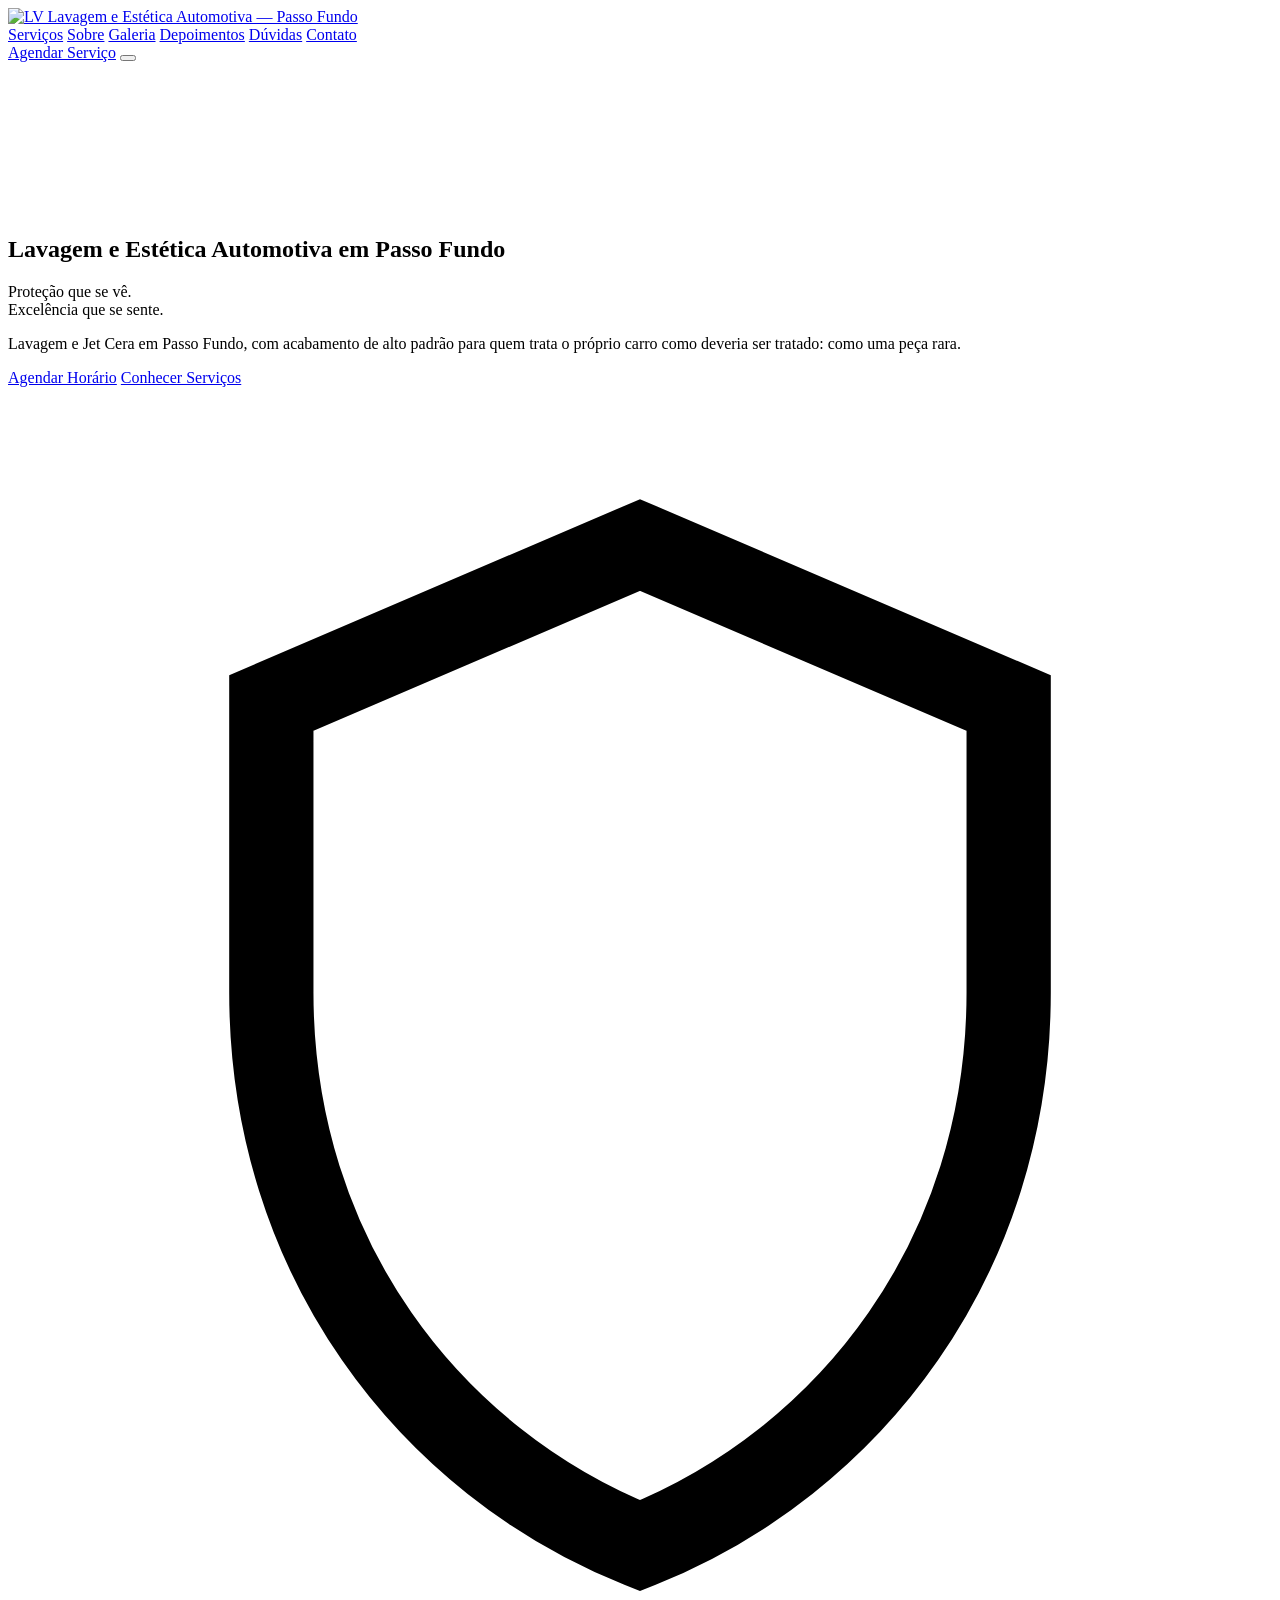
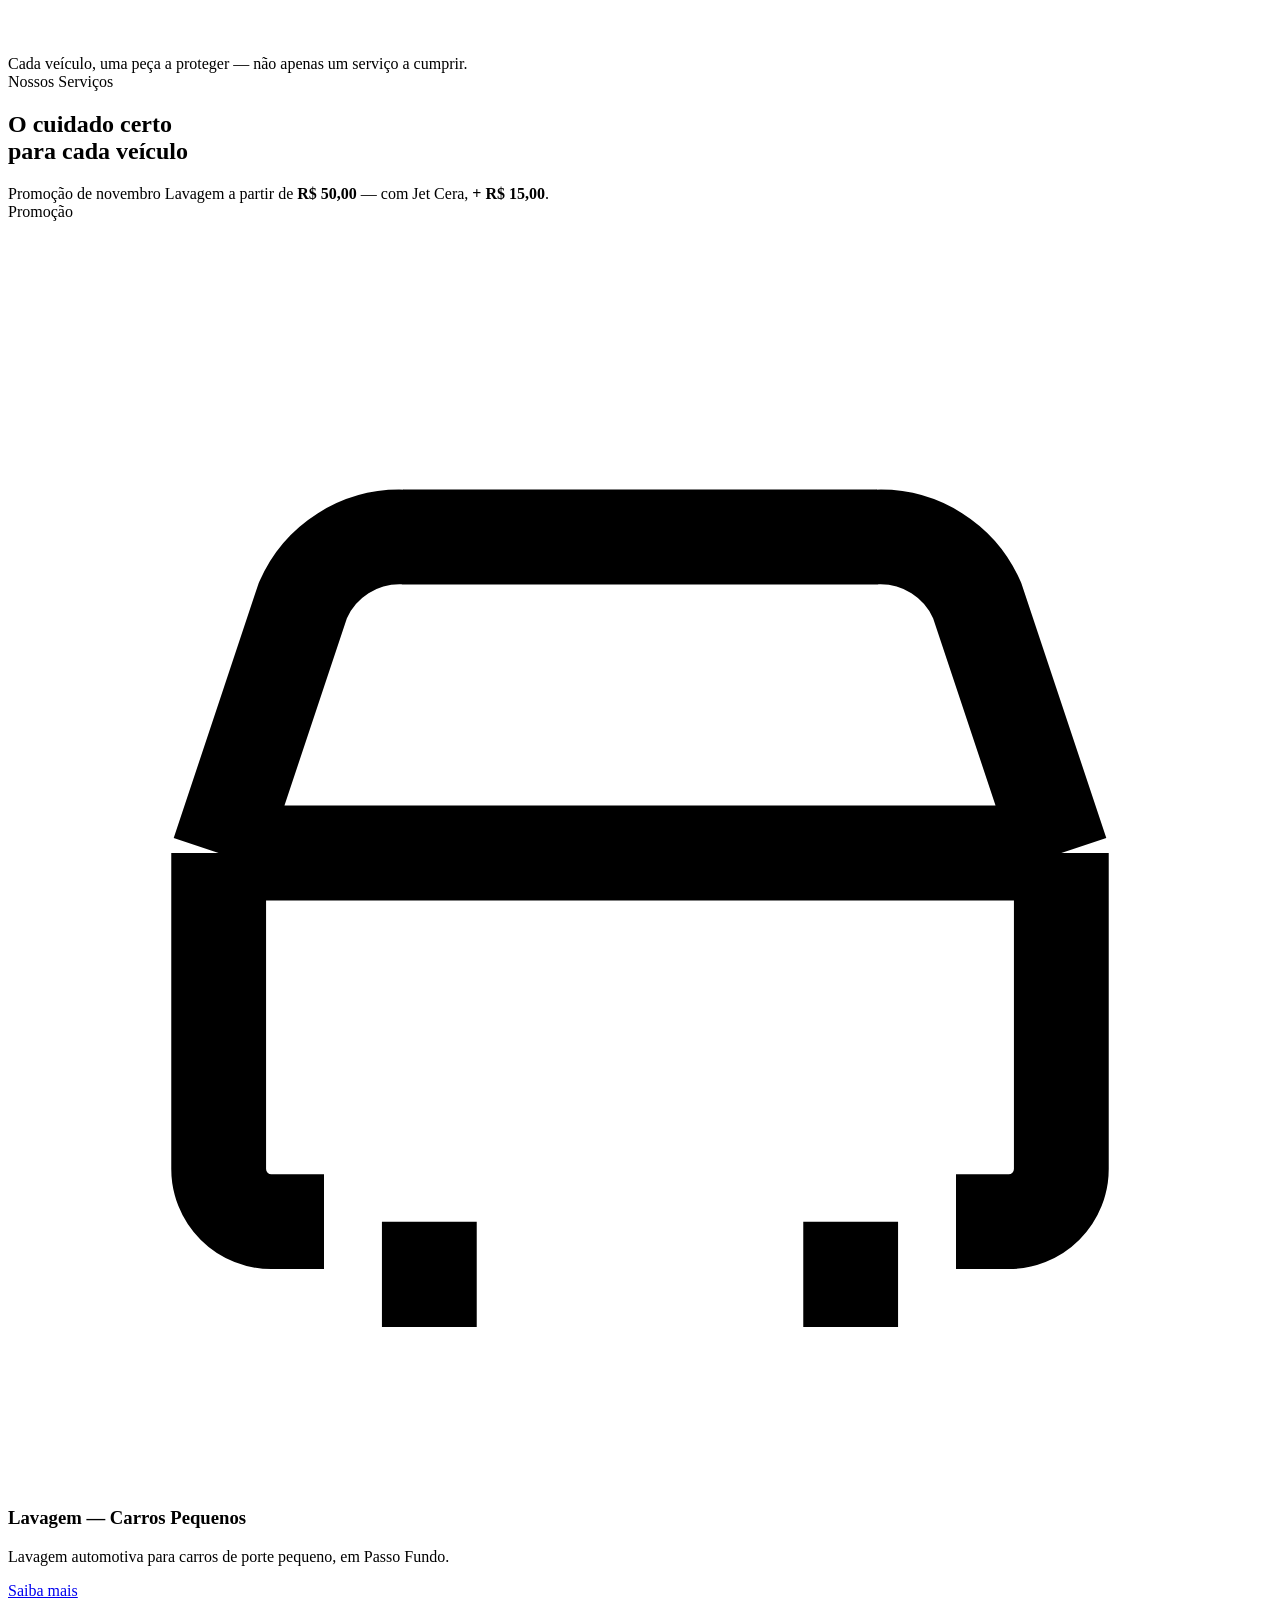
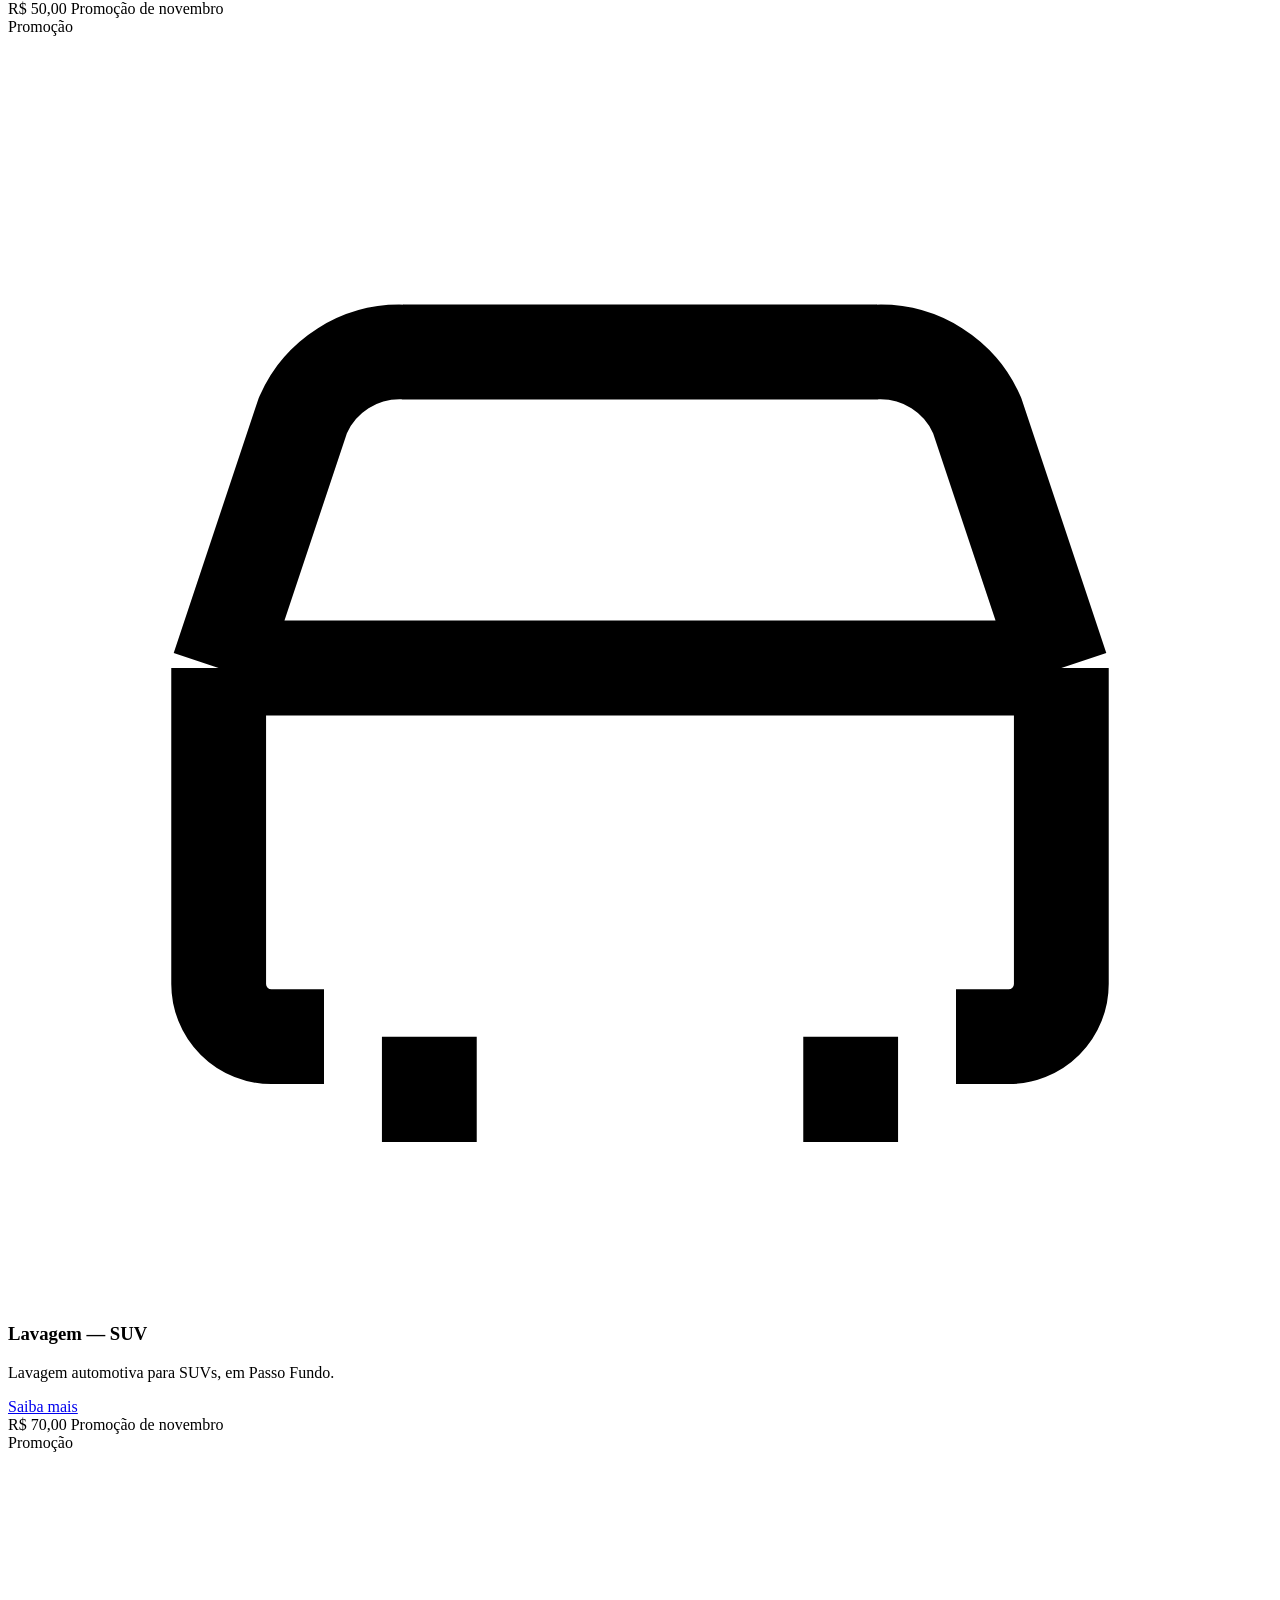
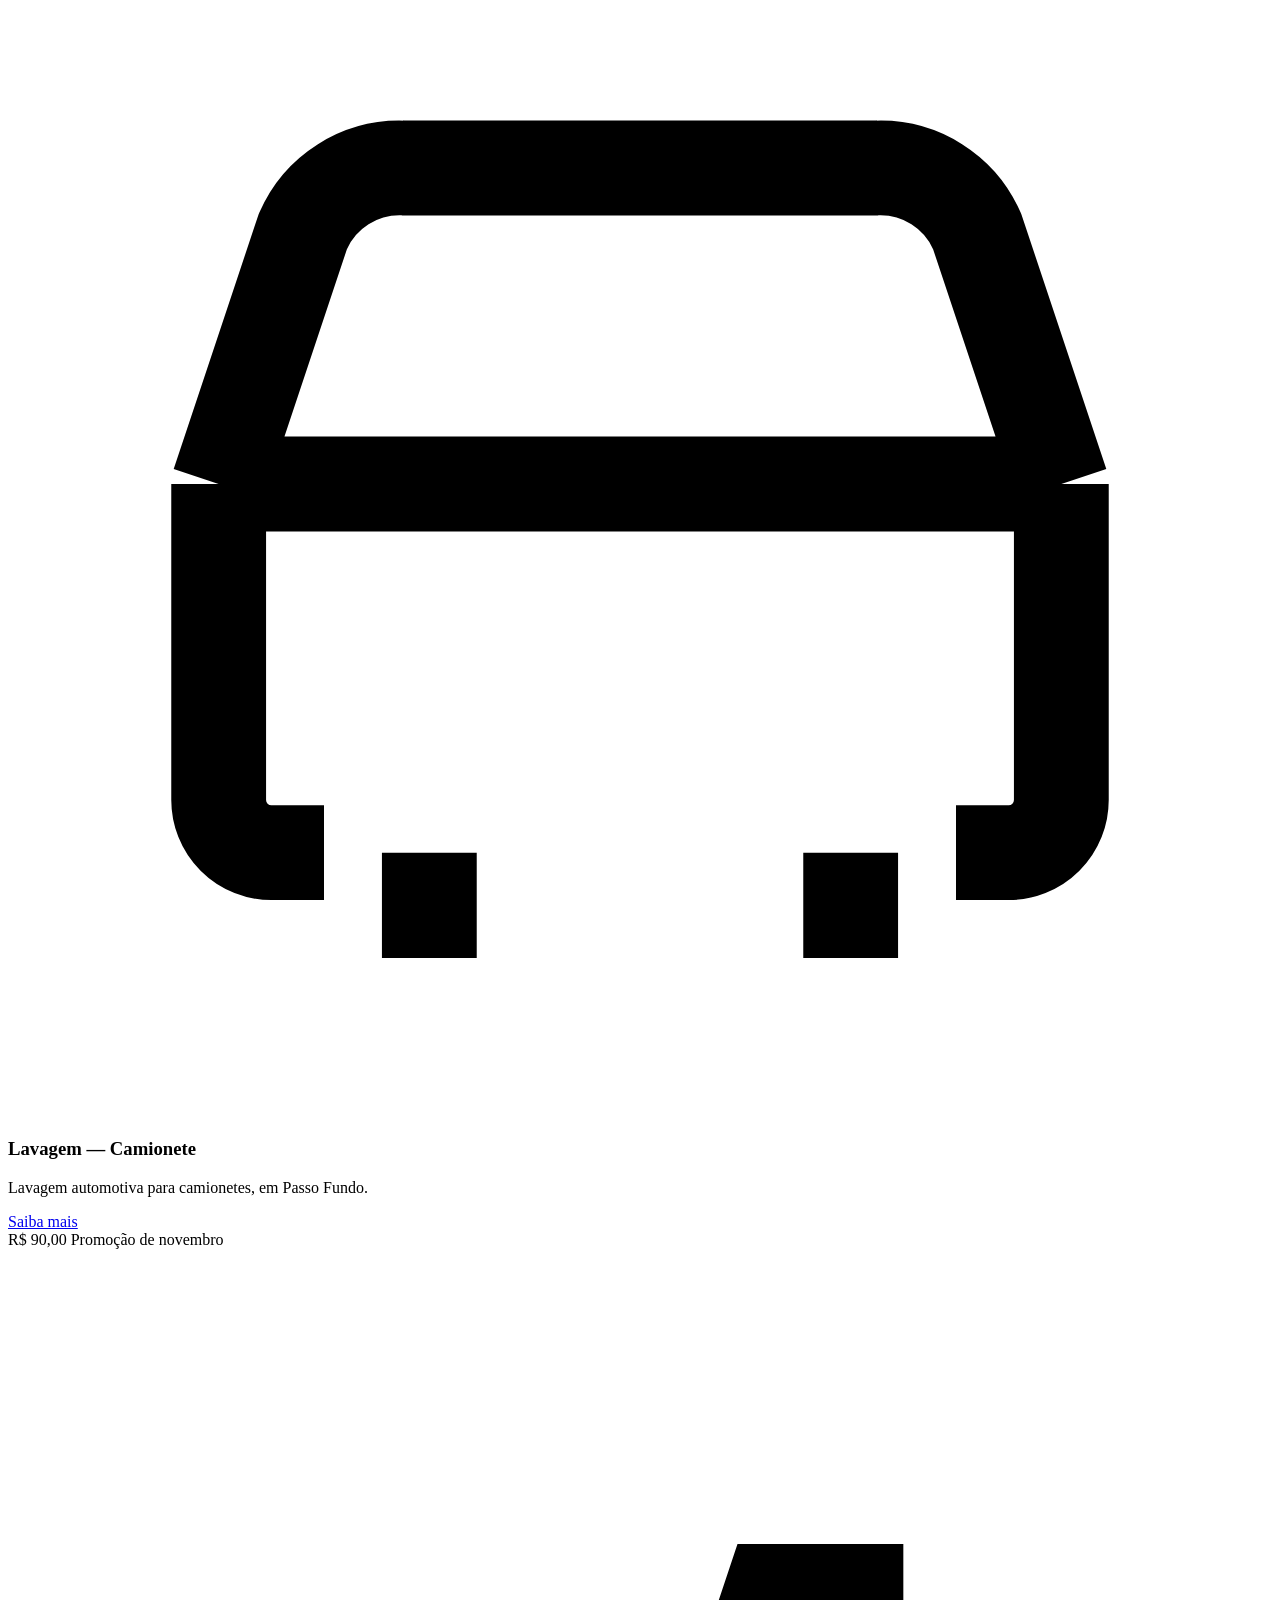
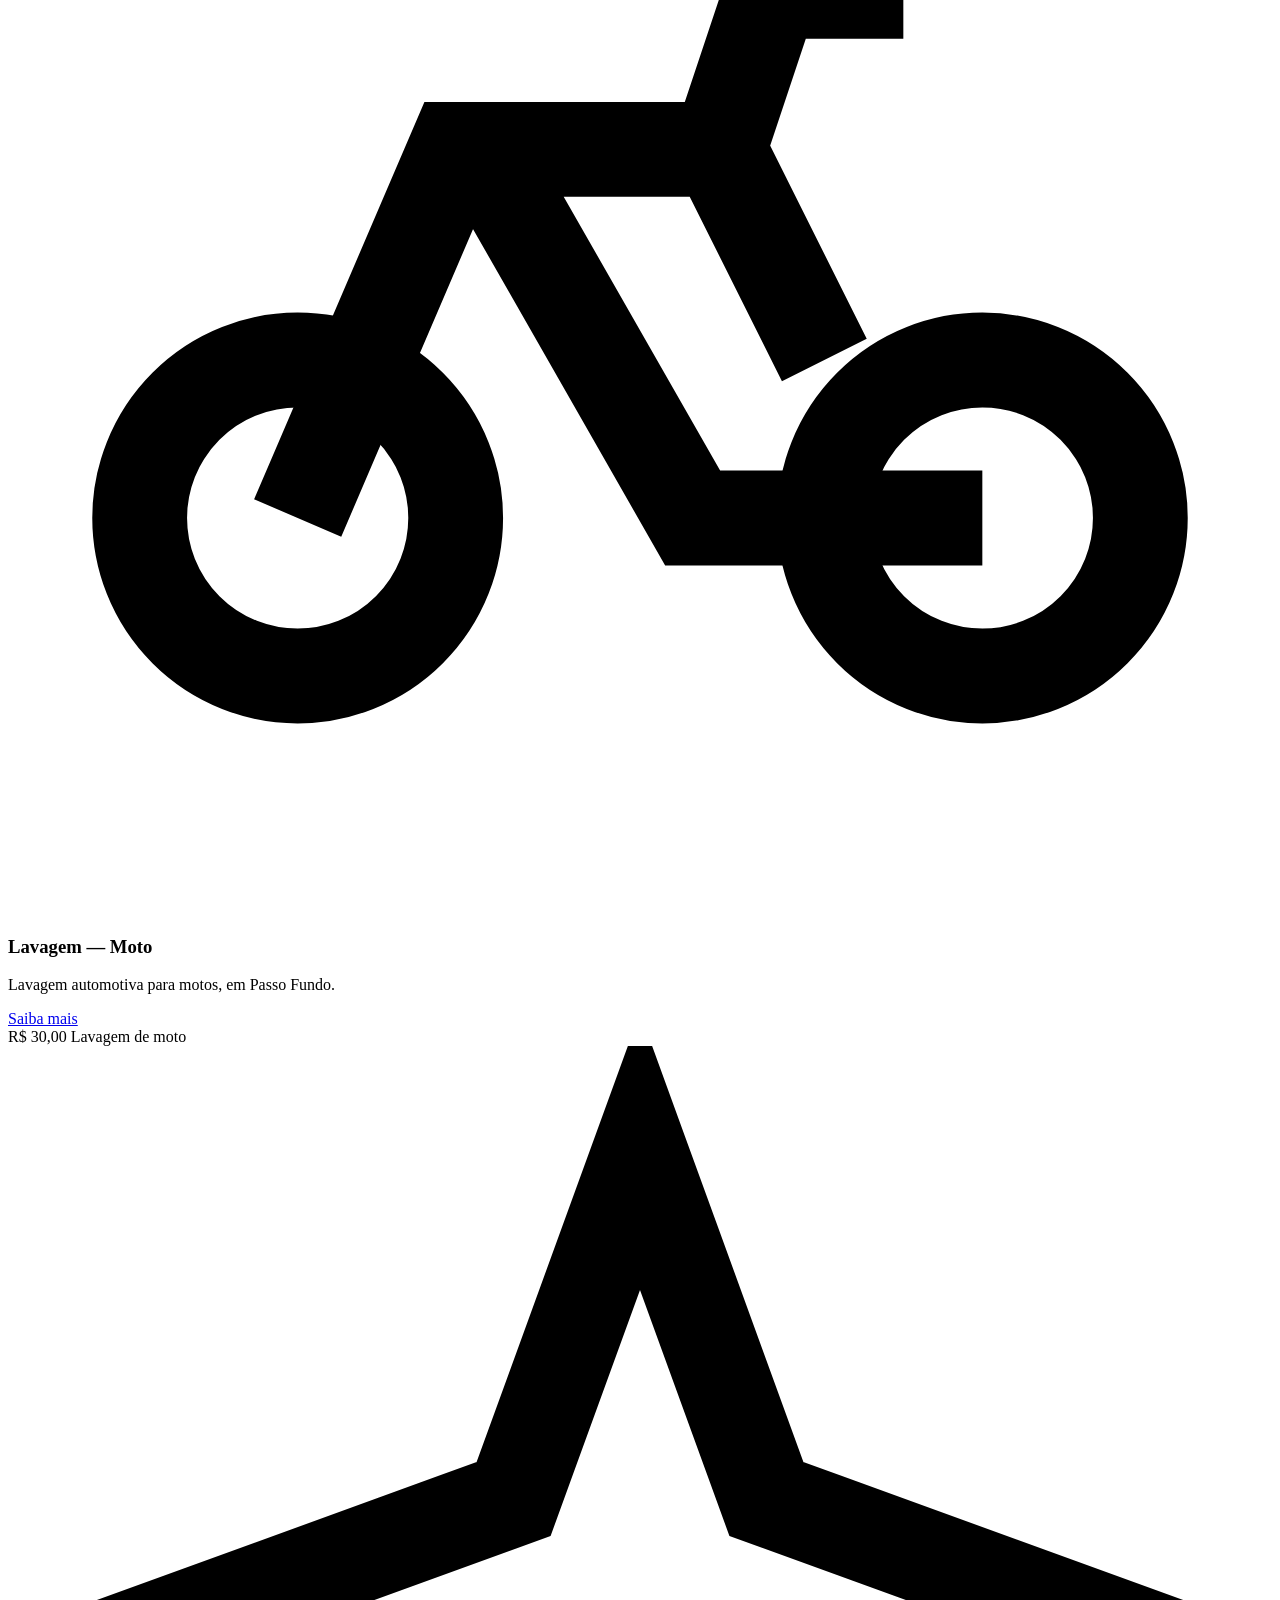
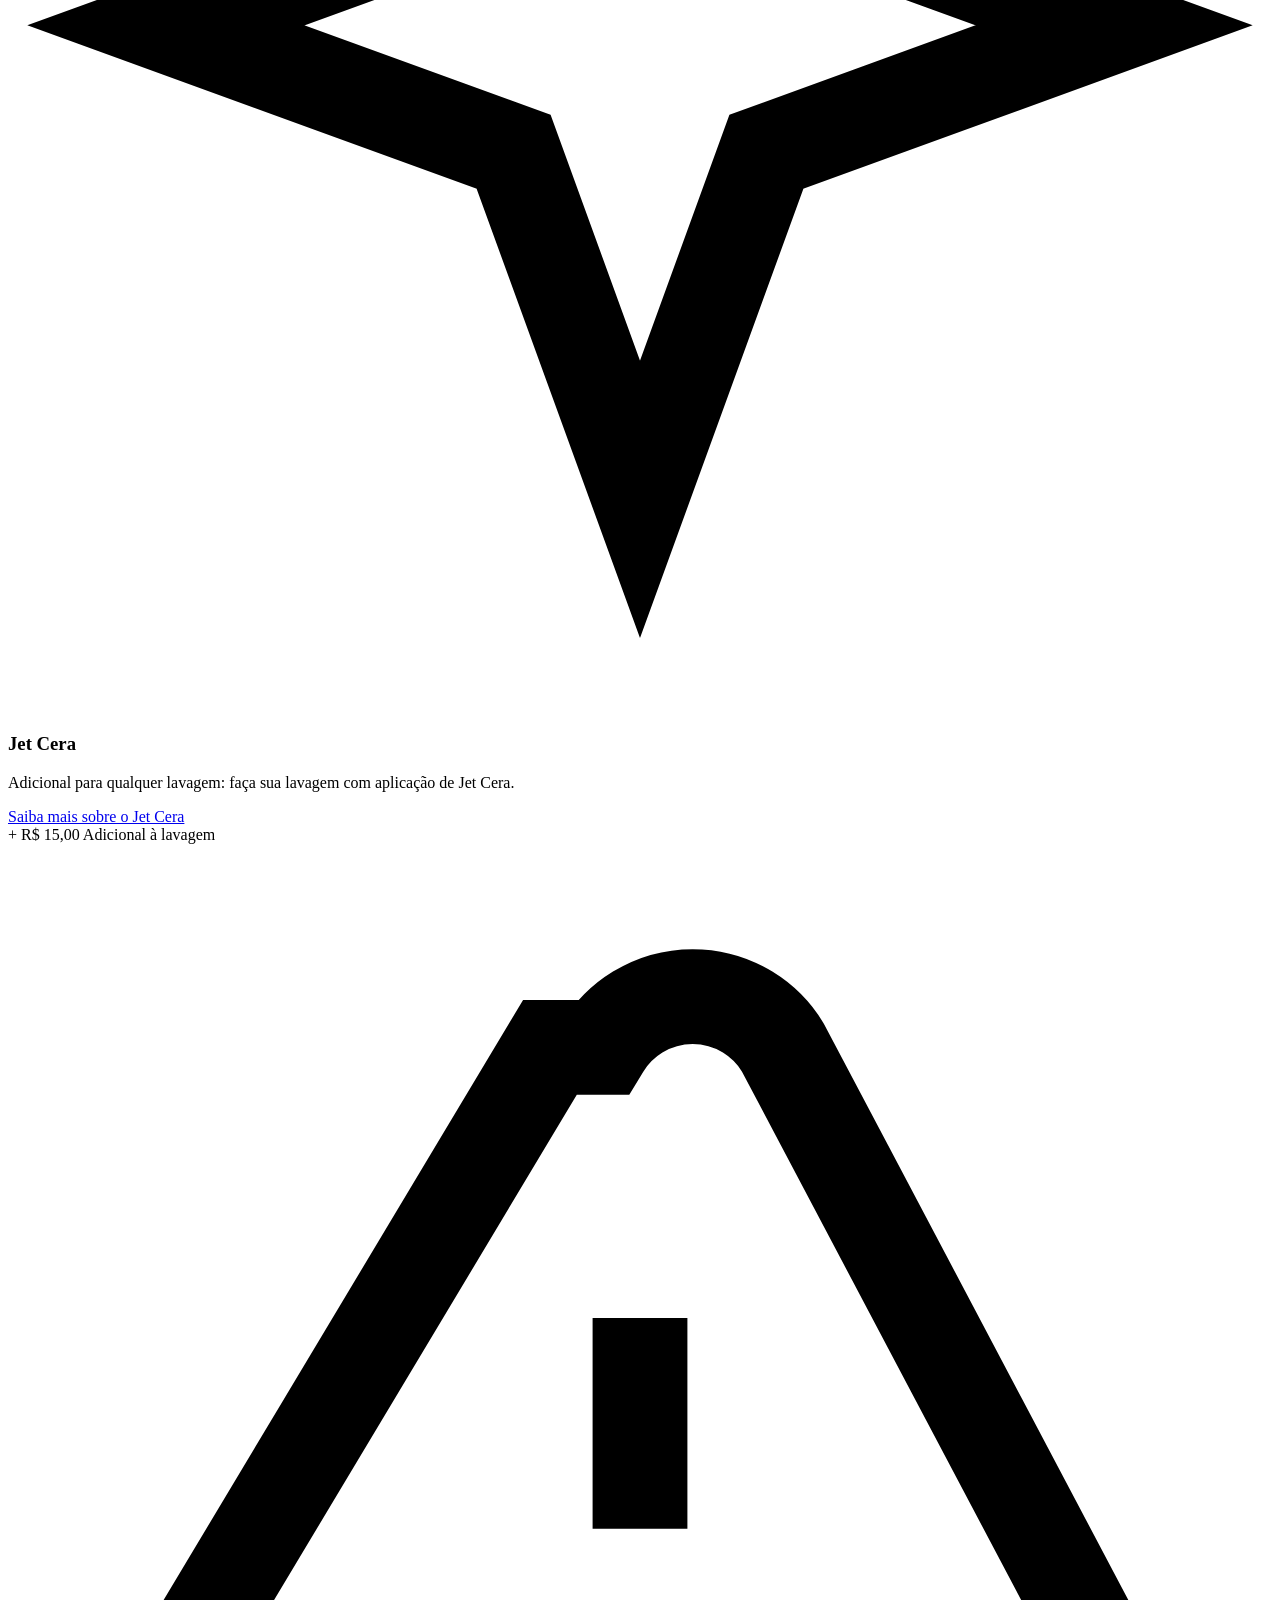
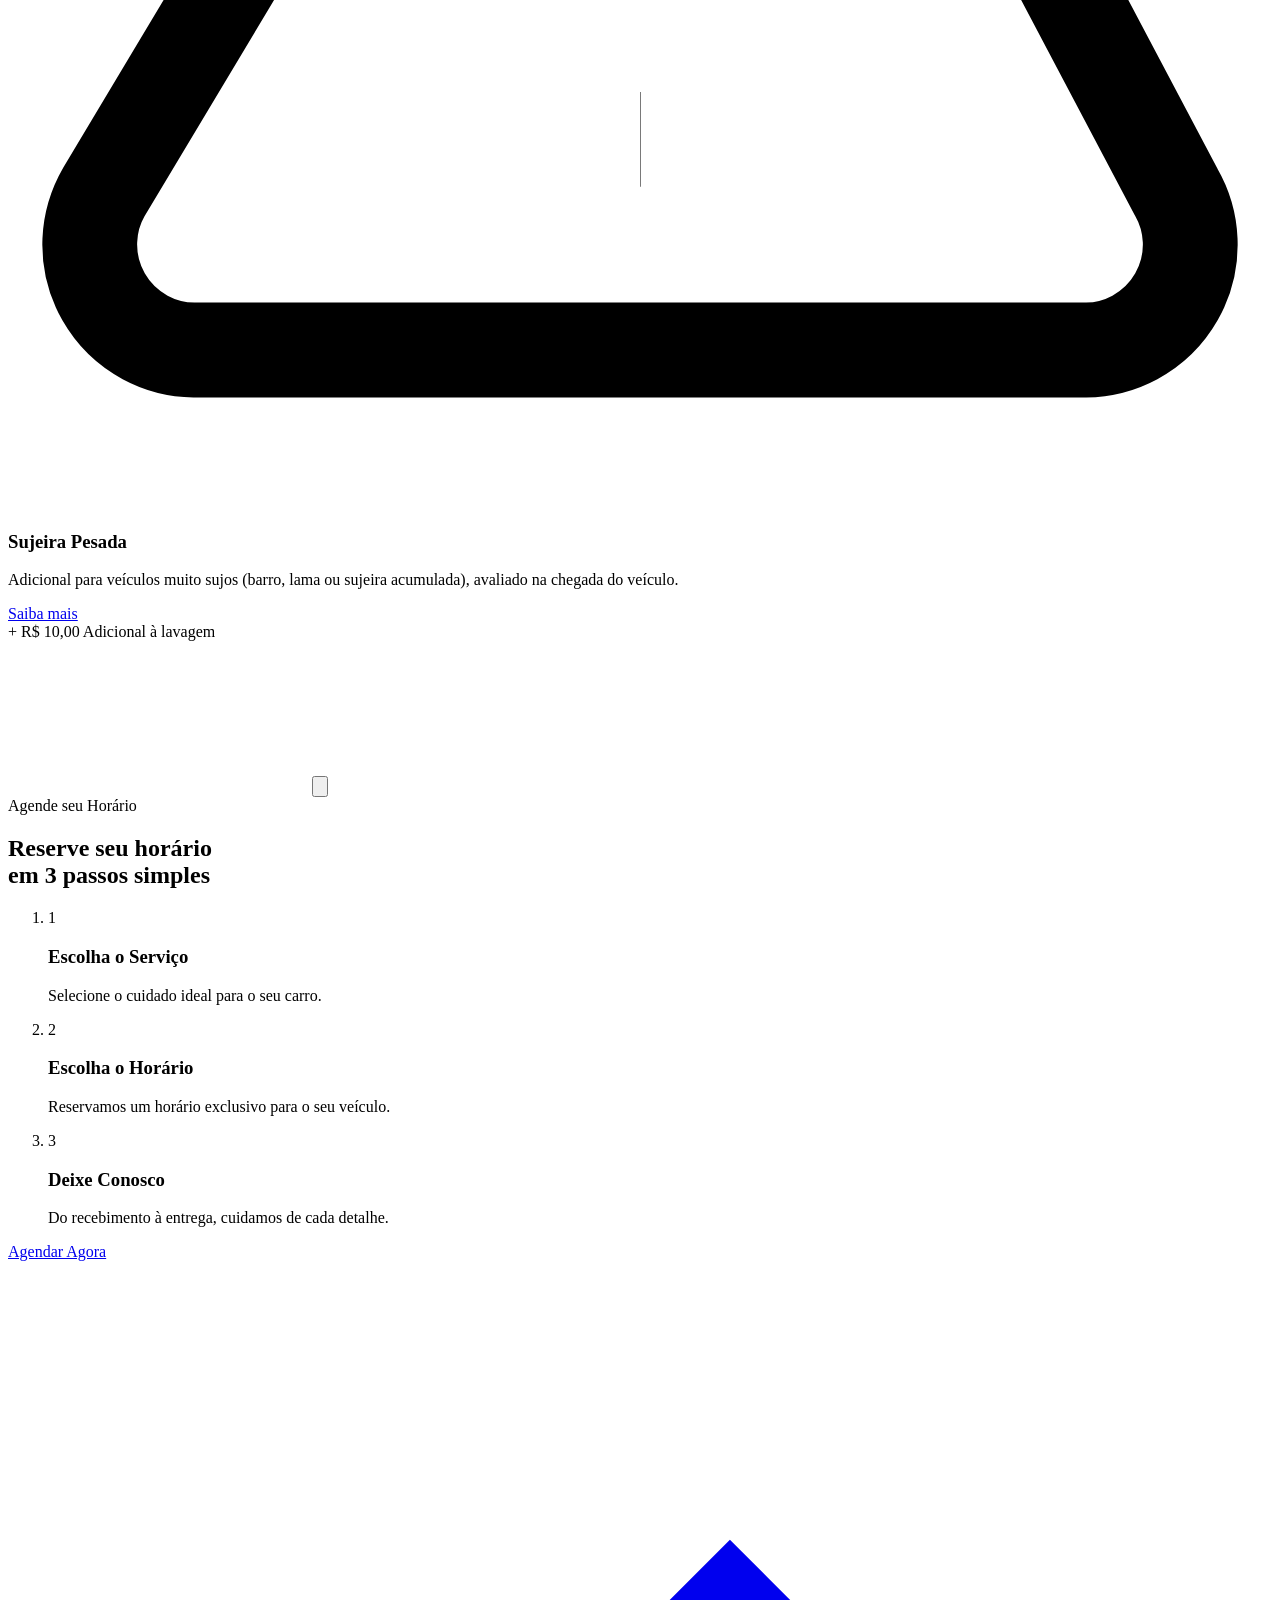
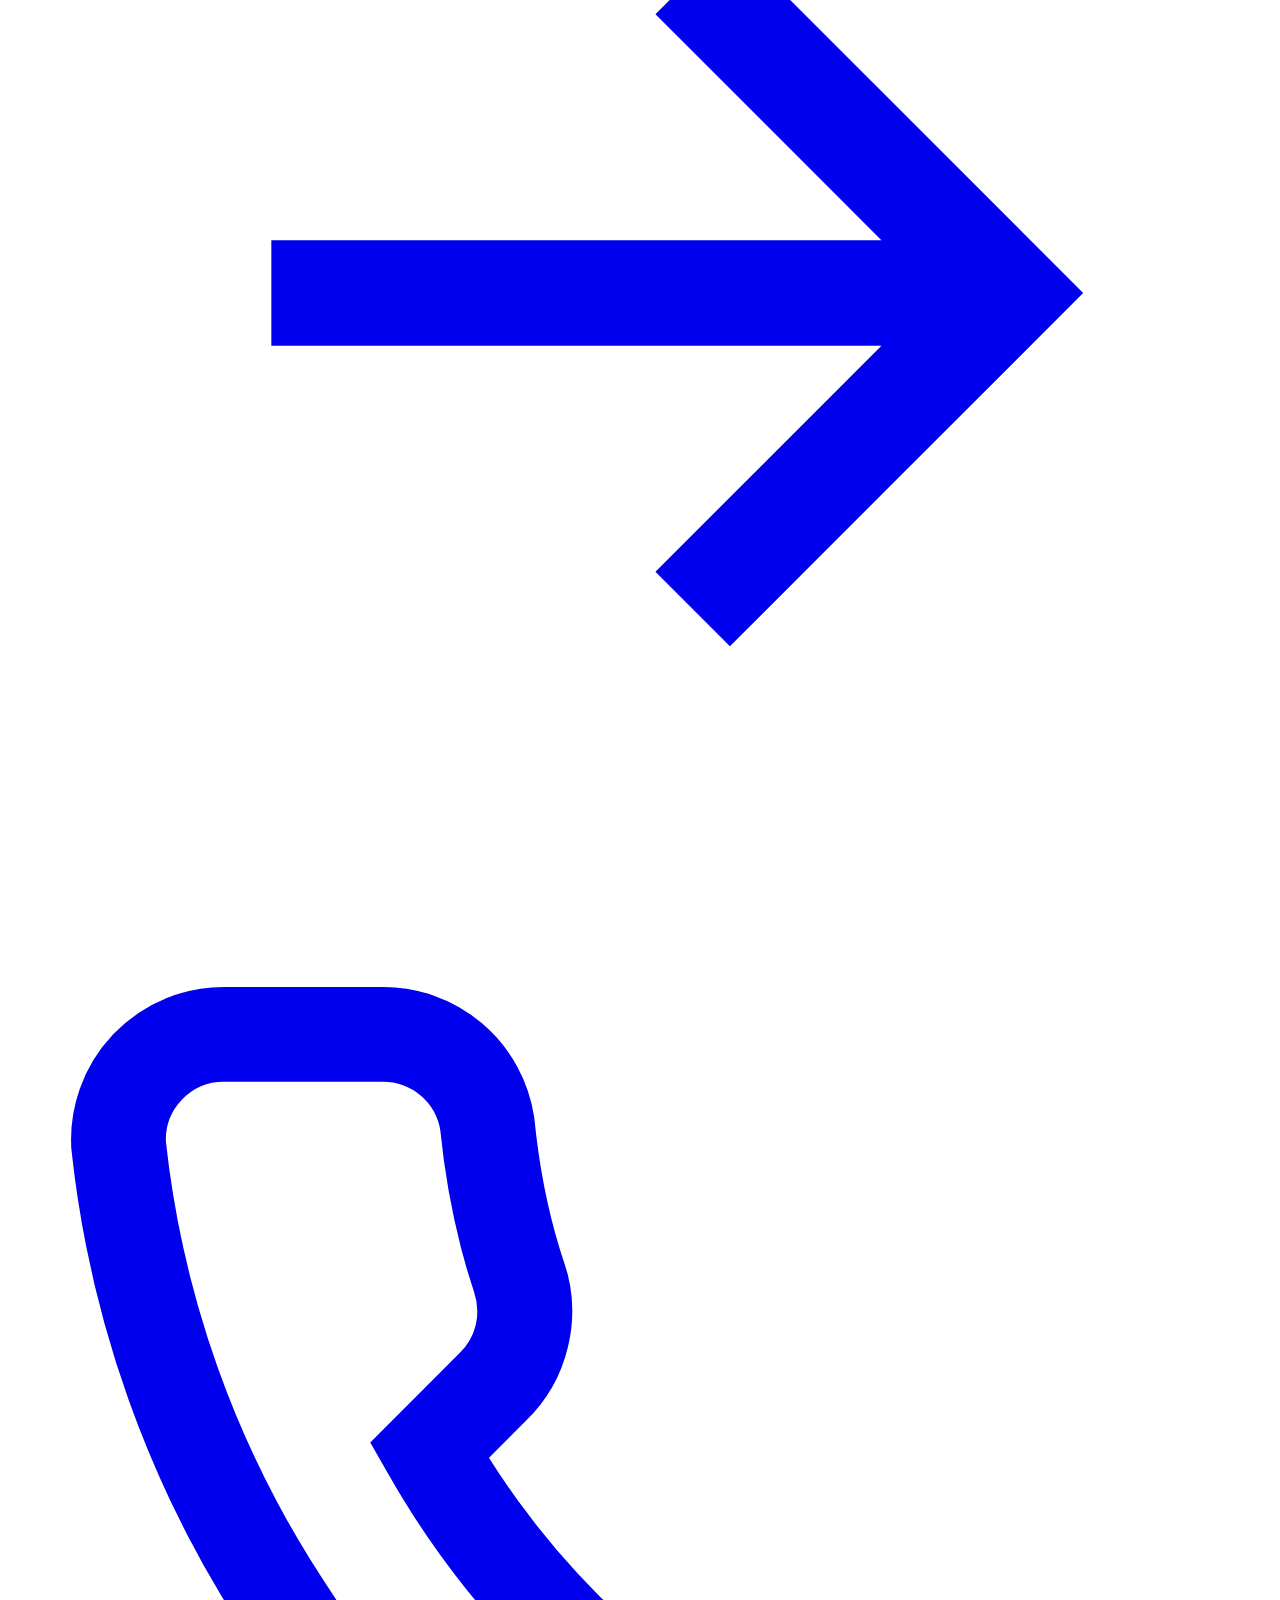
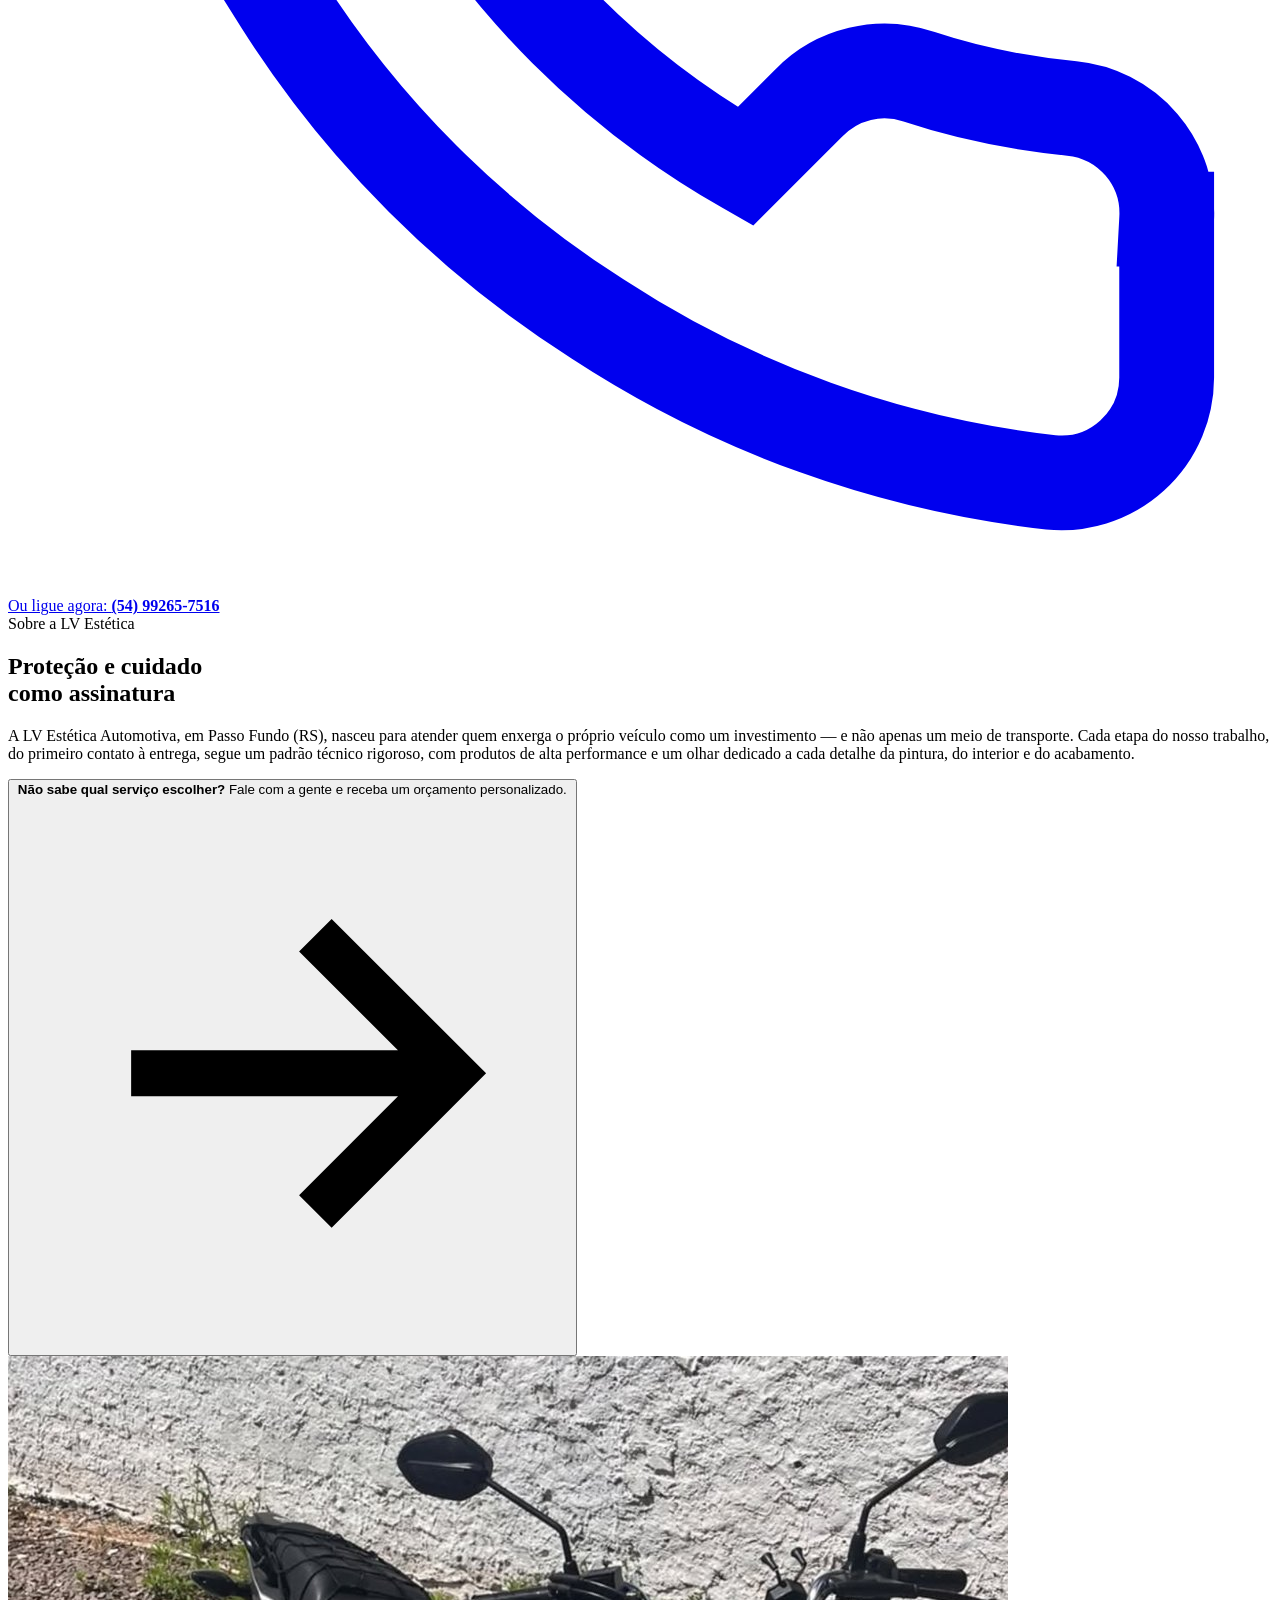
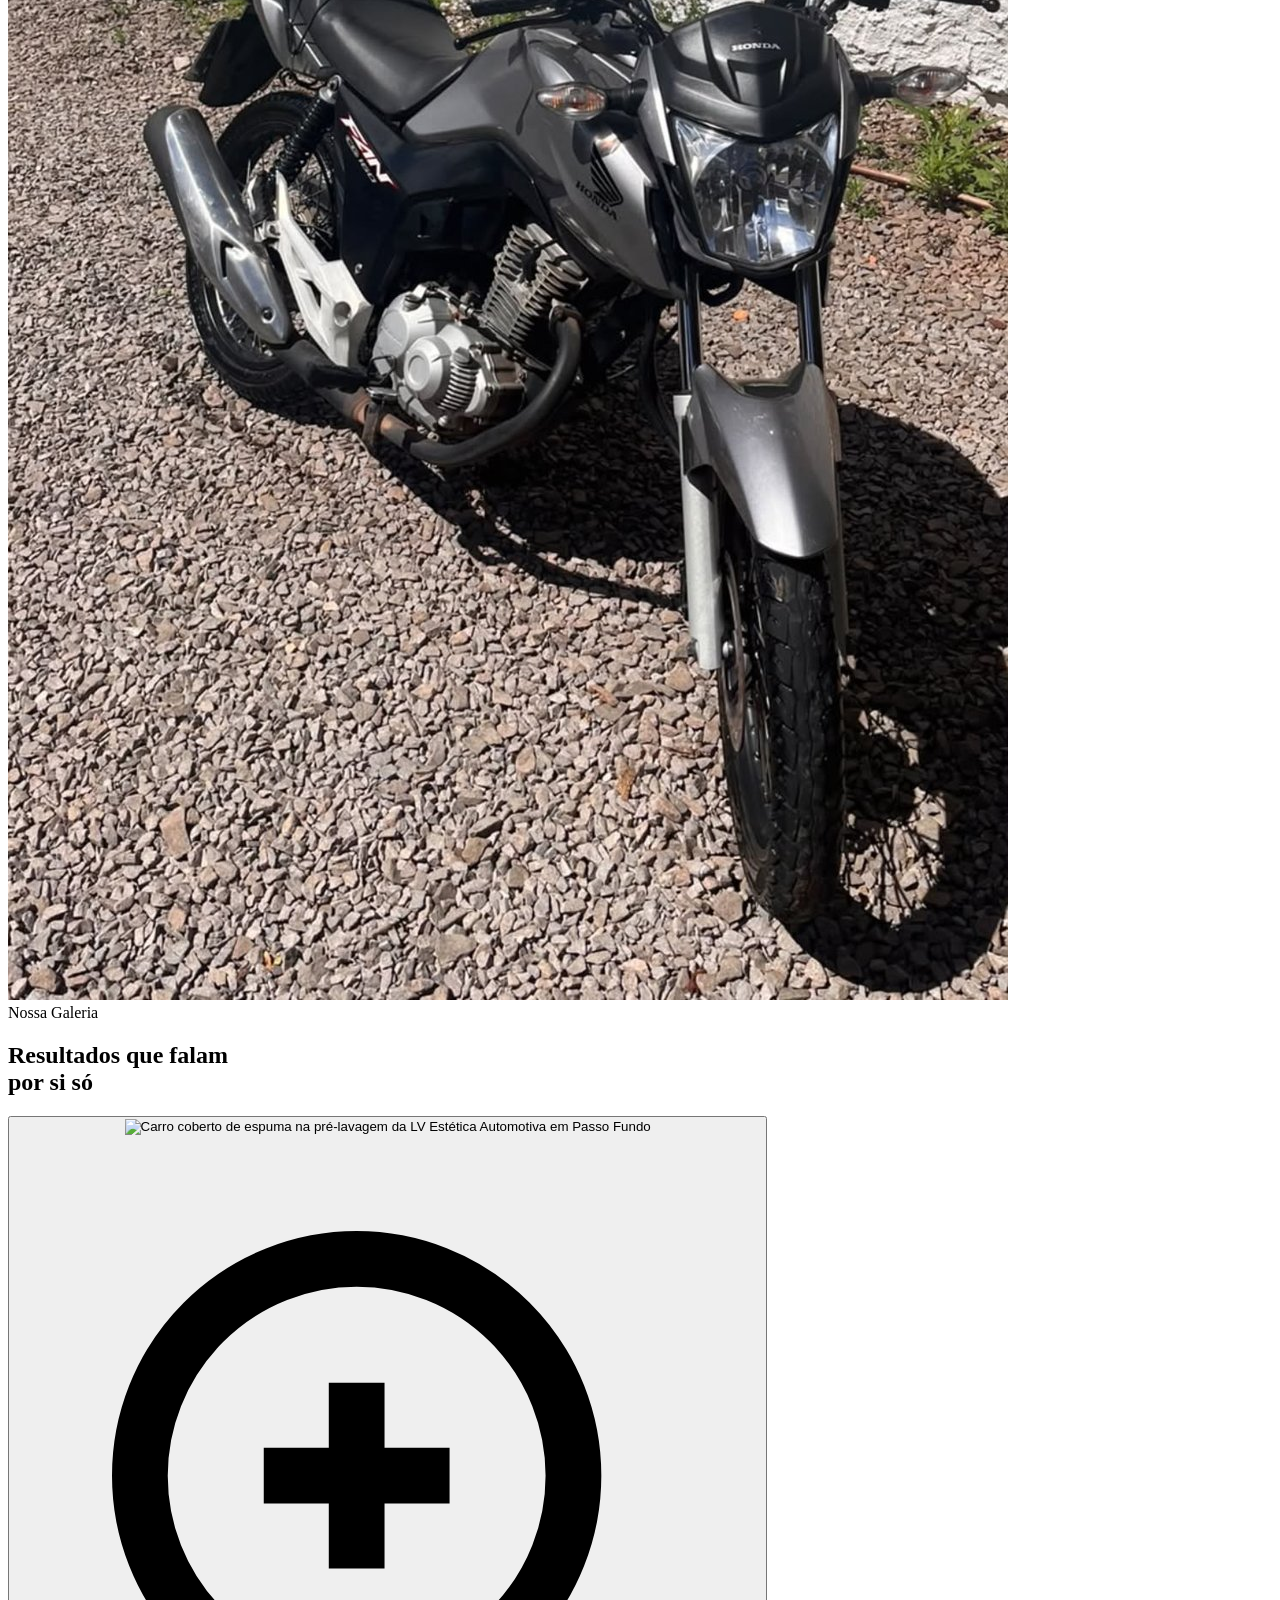
==== index.html @ cded9bba "Add files via upload" ====
<!DOCTYPE html>
<html lang="pt-BR">
<head>
<meta charset="UTF-8">
<meta name="viewport" content="width=device-width, initial-scale=1.0">
<title>LV Lavagem e Estética Automotiva em Passo Fundo - RS</title>
<meta name="description" content="Lavagem de carros, SUVs, camionetes e motos e Jet Cera em Passo Fundo - RS. A partir de R$ 30. Agende online na LV Estética Automotiva.">
<meta name="robots" content="index, follow, max-image-preview:large">
<meta name="author" content="LV Estética Automotiva">
<meta name="theme-color" content="#04070D">
<!-- [DOMÍNIO DO SITE] — rode ./set-domain.sh https://www.seudominio.com.br para trocar em todos os arquivos de uma vez -->
<link rel="canonical" href="[DOMÍNIO DO SITE]/">

<!-- Open Graph -->
<meta property="og:type" content="website">
<meta property="og:site_name" content="LV Estética Automotiva">
<meta property="og:locale" content="pt_BR">
<meta property="og:title" content="LV Lavagem e Estética Automotiva em Passo Fundo - RS">
<meta property="og:description" content="Lavagem de carros, SUVs e camionetes e Jet Cera em Passo Fundo - RS. Agende online na LV Estética Automotiva.">
<meta property="og:url" content="[DOMÍNIO DO SITE]/">
<meta property="og:image" content="[DOMÍNIO DO SITE]/img/og-lv-estetica-automotiva.jpg">
<meta property="og:image:width" content="1200">
<meta property="og:image:height" content="630">
<meta property="og:image:alt" content="LV Lavagem e Estética Automotiva — Passo Fundo, RS">

<!-- Twitter Card -->
<meta name="twitter:card" content="summary_large_image">
<meta name="twitter:title" content="LV Lavagem e Estética Automotiva em Passo Fundo - RS">
<meta name="twitter:description" content="Lavagem de carros, SUVs e camionetes e Jet Cera em Passo Fundo - RS. Agende online.">
<meta name="twitter:image" content="[DOMÍNIO DO SITE]/img/og-lv-estetica-automotiva.jpg">

<link rel="icon" type="image/png" sizes="192x192" href="favicon-lv.png">
<link rel="apple-touch-icon" href="favicon-lv.png">

<!-- Google Search Console: verificação por arquivo (google3edec0acf087720c.html, na raiz do site). Mantenha o arquivo publicado. -->

<!-- Google Analytics 4 (opcional): descomente e troque G-XXXXXXXXXX pelo ID real da propriedade.
<script async src="https://www.googletagmanager.com/gtag/js?id=G-XXXXXXXXXX"></script>
<script>window.dataLayer=window.dataLayer||[];function gtag(){dataLayer.push(arguments);}gtag('js',new Date());gtag('config','G-XXXXXXXXXX');</script>
-->

<link rel="preconnect" href="https://fonts.googleapis.com">
<link rel="preconnect" href="https://fonts.gstatic.com" crossorigin>
<link href="https://fonts.googleapis.com/css2?family=Bebas+Neue&family=Oswald:wght@400;500;600;700&family=Montserrat:wght@400;500;600;700;800&display=swap" rel="stylesheet">
<link rel="stylesheet" href="styles.css">

<!-- Dados estruturados (JSON-LD): apenas informações reais já presentes no site.
     Sem avaliações/nota (não há fonte verificável) e sem geo (coordenadas ainda não informadas). -->
<script type="application/ld+json">
{
 "@context": "https://schema.org",
 "@graph": [
  {
   "@type": "WebSite",
   "@id": "[DOMÍNIO DO SITE]/#website",
   "url": "[DOMÍNIO DO SITE]/",
   "name": "LV Estética Automotiva",
   "inLanguage": "pt-BR",
   "publisher": {
    "@id": "[DOMÍNIO DO SITE]/#negocio"
   }
  },
  {
   "@type": "AutoWash",
   "@id": "[DOMÍNIO DO SITE]/#negocio",
   "name": "LV Estética Automotiva",
   "alternateName": "LV Lavagem e Estética Automotiva",
   "url": "[DOMÍNIO DO SITE]/",
   "logo": "[DOMÍNIO DO SITE]/img/logo-lv.png",
   "image": "[DOMÍNIO DO SITE]/img/og-lv-estetica-automotiva.jpg",
   "description": "Lavagem de carros, SUVs e camionetes e aplicação de Jet Cera em Passo Fundo, RS.",
   "telephone": "+5554992657516",
   "priceRange": "R$ 30 - R$ 115",
   "address": {
    "@type": "PostalAddress",
    "streetAddress": "Rua Uruguai, 2704 - Centro",
    "addressLocality": "Passo Fundo",
    "addressRegion": "RS",
    "addressCountry": "BR"
   },
   "areaServed": {
    "@type": "City",
    "name": "Passo Fundo"
   },
   "openingHoursSpecification": [
    {
     "@type": "OpeningHoursSpecification",
     "dayOfWeek": [
      "Monday",
      "Tuesday",
      "Wednesday",
      "Thursday",
      "Friday"
     ],
     "opens": "08:00",
     "closes": "12:00"
    },
    {
     "@type": "OpeningHoursSpecification",
     "dayOfWeek": [
      "Monday",
      "Tuesday",
      "Wednesday",
      "Thursday",
      "Friday"
     ],
     "opens": "13:00",
     "closes": "18:00"
    },
    {
     "@type": "OpeningHoursSpecification",
     "dayOfWeek": "Saturday",
     "opens": "09:00",
     "closes": "12:00"
    }
   ],
   "hasOfferCatalog": {
    "@type": "OfferCatalog",
    "name": "Serviços de lavagem automotiva",
    "itemListElement": [
     {
      "@type": "Offer",
      "priceCurrency": "BRL",
      "price": "50.00",
      "itemOffered": {
       "@type": "Service",
       "name": "Lavagem — Carros Pequenos",
       "serviceType": "Lavagem automotiva",
       "areaServed": "Passo Fundo, RS"
      }
     },
     {
      "@type": "Offer",
      "priceCurrency": "BRL",
      "price": "70.00",
      "itemOffered": {
       "@type": "Service",
       "name": "Lavagem — SUV",
       "serviceType": "Lavagem automotiva",
       "areaServed": "Passo Fundo, RS"
      }
     },
     {
      "@type": "Offer",
      "priceCurrency": "BRL",
      "price": "90.00",
      "itemOffered": {
       "@type": "Service",
       "name": "Lavagem — Camionete",
       "serviceType": "Lavagem automotiva",
       "areaServed": "Passo Fundo, RS"
      }
     },
     {
      "@type": "Offer",
      "priceCurrency": "BRL",
      "price": "30.00",
      "itemOffered": {
       "@type": "Service",
       "name": "Lavagem — Moto",
       "serviceType": "Lavagem automotiva",
       "areaServed": "Passo Fundo, RS"
      }
     },
     {
      "@type": "Offer",
      "priceCurrency": "BRL",
      "price": "15.00",
      "itemOffered": {
       "@type": "Service",
       "name": "Jet Cera (adicional à lavagem)",
       "serviceType": "Aplicação de cera",
       "areaServed": "Passo Fundo, RS"
      }
     },
     {
      "@type": "Offer",
      "priceCurrency": "BRL",
      "price": "10.00",
      "itemOffered": {
       "@type": "Service",
       "name": "Adicional de sujeira pesada",
       "serviceType": "Lavagem automotiva",
       "areaServed": "Passo Fundo, RS"
      }
     }
    ]
   },
   "sameAs": [
    "https://www.instagram.com/lv.estetica.automotiva/"
   ]
  }
 ]
}
</script>
</head>
<body>

<!-- ===== HEADER ===== -->
<header class="header" id="header">
  <div class="container header__inner">
    <a href="#hero" class="brand">
      <span class="brand__mark brand__mark--logo" >
        <img src="img/logo-lv.webp" alt="LV Lavagem e Estética Automotiva — Passo Fundo" width="900" height="302">
      </span>
    </a>

    <nav class="nav" id="nav">
      <a href="#servicos" class="nav__link">Serviços</a>
      <a href="#sobre" class="nav__link">Sobre</a>
      <a href="#galeria" class="nav__link">Galeria</a>
      <a href="#depoimentos" class="nav__link">Depoimentos</a>
      <a href="#duvidas" class="nav__link">Dúvidas</a>
      <a href="#contato" class="nav__link">Contato</a>
    </nav>

    <a href="https://wa.me/5554992657516?text=Ol%C3%A1!%20Quero%20agendar%20um%20hor%C3%A1rio%20na%20LV%20Est%C3%A9tica." target="_blank" rel="noopener" class="btn btn--primary btn--sm header__cta">Agendar Serviço</a>

    <button class="menu-toggle" id="menuToggle" aria-label="Abrir menu" aria-expanded="false" aria-controls="nav">
      <span></span><span></span><span></span>
    </button>
  </div>
</header>

<!-- ===== HERO ===== -->
<section class="hero" id="hero">
  <div class="hero__bg">
    <video autoplay muted loop playsinline preload="metadata" poster="img/lavagem-suv-preto-espuma-passo-fundo.webp" aria-label="Vídeo institucional LV Estética Automotiva em Passo Fundo">
      <source src="hero-video.mp4" type="video/mp4">
    </video>
    <div class="hero__overlay"></div>
    <div class="hero__texture" aria-hidden="true"></div>
  </div>

  <div class="hero__beam" aria-hidden="true"></div>

  <div class="container hero__inner">
    <div class="hero__content">
      <h1 class="eyebrow"><span class="eyebrow__line"></span>Lavagem e Estética Automotiva em Passo Fundo</h1>
      <p class="hero__title">
        Proteção que se vê.<br>
        <span class="text-gold">Excelência que se sente.</span>
      </p>
      <p class="hero__subtitle">Lavagem e Jet Cera em Passo Fundo, com acabamento de alto padrão para quem trata o próprio carro como deveria ser tratado: como uma peça rara.</p>

      <div class="hero__actions">
        <a href="agendar.html" class="btn btn--primary btn--lg">Agendar Horário</a>
        <a href="#servicos" class="btn btn--outline btn--lg">Conhecer Serviços</a>
      </div>

      <div class="hero__badge">
        <svg viewBox="0 0 24 24" fill="none" stroke="currentColor" stroke-width="1.6"><path d="M12 3l7 3v5.5c0 5-3 8.9-7 10.5-4-1.6-7-5.5-7-10.5V6l7-3z"/></svg>
        <span>Cada veículo, uma peça a proteger — não apenas um serviço a cumprir.</span>
      </div>
    </div>
  </div>
</section>

<!-- ===== SERVIÇOS ===== -->
<section class="services" id="servicos">
  <div class="container">
    <div class="section-head">
      <div>
        <span class="eyebrow"><span class="eyebrow__line"></span>Nossos Serviços</span>
        <h2 class="section-title">O cuidado certo<br>para cada veículo</h2>
      </div>
    </div>

    <div class="promo-banner">
      <span class="promo-banner__tag">Promoção de novembro</span>
      <span class="promo-banner__text">Lavagem a partir de <strong>R$ 50,00</strong> — com Jet Cera, <strong>+ R$ 15,00</strong>.</span>
    </div>

    <div class="services__grid" id="servicesGrid">
      <article class="service-card">
        <span class="badge">Promoção</span>
        <div class="service-card__icon">
          <svg viewBox="0 0 24 24" fill="none" stroke="currentColor" stroke-width="1.8"><path d="M4 12v6a1 1 0 001 1h1M20 12v6a1 1 0 01-1 1h-1M4 12l1.6-4.8A2 2 0 017.5 6h9a2 2 0 011.9 1.2L20 12M4 12h16"/><path d="M8 19v2M16 19v2"/></svg>
        </div>
        <h3 class="service-card__title">Lavagem — Carros Pequenos</h3>
        <p class="service-card__desc">Lavagem automotiva para carros de porte pequeno, em Passo Fundo.</p>
        <a class="service-card__link" href="lavagem-automotiva-passo-fundo.html">Saiba mais</a>
        <div class="service-card__foot">
          <div class="service-card__price-group">
            <span class="service-card__price">R$ 50,00</span>
            <span class="service-card__price-note">Promoção de novembro</span>
          </div>
        </div>
      </article>

      <article class="service-card">
        <span class="badge">Promoção</span>
        <div class="service-card__icon">
          <svg viewBox="0 0 24 24" fill="none" stroke="currentColor" stroke-width="1.8"><path d="M4 12v6a1 1 0 001 1h1M20 12v6a1 1 0 01-1 1h-1M4 12l1.6-4.8A2 2 0 017.5 6h9a2 2 0 011.9 1.2L20 12M4 12h16"/><path d="M8 19v2M16 19v2"/></svg>
        </div>
        <h3 class="service-card__title">Lavagem — SUV</h3>
        <p class="service-card__desc">Lavagem automotiva para SUVs, em Passo Fundo.</p>
        <a class="service-card__link" href="lavagem-automotiva-passo-fundo.html">Saiba mais</a>
        <div class="service-card__foot">
          <div class="service-card__price-group">
            <span class="service-card__price">R$ 70,00</span>
            <span class="service-card__price-note">Promoção de novembro</span>
          </div>
        </div>
      </article>

      <article class="service-card">
        <span class="badge">Promoção</span>
        <div class="service-card__icon">
          <svg viewBox="0 0 24 24" fill="none" stroke="currentColor" stroke-width="1.8"><path d="M4 12v6a1 1 0 001 1h1M20 12v6a1 1 0 01-1 1h-1M4 12l1.6-4.8A2 2 0 017.5 6h9a2 2 0 011.9 1.2L20 12M4 12h16"/><path d="M8 19v2M16 19v2"/></svg>
        </div>
        <h3 class="service-card__title">Lavagem — Camionete</h3>
        <p class="service-card__desc">Lavagem automotiva para camionetes, em Passo Fundo.</p>
        <a class="service-card__link" href="lavagem-automotiva-passo-fundo.html">Saiba mais</a>
        <div class="service-card__foot">
          <div class="service-card__price-group">
            <span class="service-card__price">R$ 90,00</span>
            <span class="service-card__price-note">Promoção de novembro</span>
          </div>
        </div>
      </article>

      <article class="service-card service-card--wide">
        <div class="service-card__icon">
          <svg viewBox="0 0 24 24" fill="none" stroke="currentColor" stroke-width="1.8"><circle cx="5.5" cy="16.5" r="3"/><circle cx="18.5" cy="16.5" r="3"/><path d="M5.5 16.5l3-7h5l2 4M13.5 9.5l1-3h2.5M9 9.5l4 7h5.5"/></svg>
        </div>
        <h3 class="service-card__title">Lavagem — Moto</h3>
        <p class="service-card__desc">Lavagem automotiva para motos, em Passo Fundo.</p>
        <a class="service-card__link" href="lavagem-automotiva-passo-fundo.html">Saiba mais</a>
        <div class="service-card__foot">
          <div class="service-card__price-group">
            <span class="service-card__price">R$ 30,00</span>
            <span class="service-card__price-note">Lavagem de moto</span>
          </div>
        </div>
      </article>

      <article class="service-card service-card--wide">
        <div class="service-card__icon">
          <svg viewBox="0 0 24 24" fill="none" stroke="currentColor" stroke-width="1.8"><path d="M12 2l2.4 6.6L21 11l-6.6 2.4L12 20l-2.4-6.6L3 11l6.6-2.4L12 2z"/></svg>
        </div>
        <h3 class="service-card__title">Jet Cera</h3>
        <p class="service-card__desc">Adicional para qualquer lavagem: faça sua lavagem com aplicação de Jet Cera.</p>
        <a class="service-card__link" href="jet-cera-passo-fundo.html">Saiba mais sobre o Jet Cera</a>
        <div class="service-card__foot">
          <div class="service-card__price-group">
            <span class="service-card__price">+ R$ 15,00</span>
            <span class="service-card__price-note">Adicional à lavagem</span>
          </div>
        </div>
      </article>

      <article class="service-card service-card--wide service-card--full">
        <div class="service-card__icon">
          <svg viewBox="0 0 24 24" fill="none" stroke="currentColor" stroke-width="1.8"><path d="M12 9v4M12 17h.01M10.29 3.86 1.82 18a2 2 0 0 0 1.71 3h16.94a2 2 0 0 0 1.71-3L14.71 3.86a2 2 0 0 0-3.42 0Z"/></svg>
        </div>
        <h3 class="service-card__title">Sujeira Pesada</h3>
        <p class="service-card__desc">Adicional para veículos muito sujos (barro, lama ou sujeira acumulada), avaliado na chegada do veículo.</p>
        <a class="service-card__link" href="lavagem-automotiva-passo-fundo.html#sujeira-pesada">Saiba mais</a>
        <div class="service-card__foot">
          <div class="service-card__price-group">
            <span class="service-card__price">+ R$ 10,00</span>
            <span class="service-card__price-note">Adicional à lavagem</span>
          </div>
        </div>
      </article>
    </div>
  </div>
</section>
<!-- ===== AGENDAMENTO EM 3 PASSOS + VÍDEO ===== -->
<section class="steps">
  <div class="container steps__grid">
    <div class="steps__media">
      <video id="storyVideo" playsinline preload="metadata" poster="img/video-instagram-poster.webp">
        <source src="video-instagram.mp4" type="video/mp4">
      </video>
      <button class="play-btn" id="playBtn" aria-label="Assistir vídeo">
        <svg viewBox="0 0 24 24" fill="currentColor"><path d="M8 5v14l11-7z"/></svg>
      </button>
    </div>

    <div class="steps__content">
      <span class="eyebrow eyebrow--light"><span class="eyebrow__line"></span>Agende seu Horário</span>
      <h2 class="section-title section-title--sm section-title--light">Reserve seu horário<br>em 3 passos simples</h2>

      <ol class="step-list">
        <li class="step-item">
          <span class="step-item__num">1</span>
          <div>
            <h3>Escolha o Serviço</h3>
            <p>Selecione o cuidado ideal para o seu carro.</p>
          </div>
        </li>
        <li class="step-item">
          <span class="step-item__num">2</span>
          <div>
            <h3>Escolha o Horário</h3>
            <p>Reservamos um horário exclusivo para o seu veículo.</p>
          </div>
        </li>
        <li class="step-item">
          <span class="step-item__num">3</span>
          <div>
            <h3>Deixe Conosco</h3>
            <p>Do recebimento à entrega, cuidamos de cada detalhe.</p>
          </div>
        </li>
      </ol>

      <div class="steps__foot">
        <a href="agendar.html" class="btn btn--primary btn--lg">Agendar Agora <svg viewBox="0 0 24 24" fill="none" stroke="currentColor" stroke-width="2"><path d="M5 12h14M13 6l6 6-6 6"/></svg></a>
        <a href="tel:+5554992657516" class="steps__phone">
          <svg viewBox="0 0 24 24" fill="none" stroke="currentColor" stroke-width="1.8"><path d="M22 16.9v3a2 2 0 01-2.2 2 19.8 19.8 0 01-8.6-3.1 19.5 19.5 0 01-6-6 19.8 19.8 0 01-3.1-8.7A2 2 0 014.1 2h3a2 2 0 012 1.7c.1 1 .3 2 .6 2.9a2 2 0 01-.5 2.1L8 9.9a16 16 0 006 6l1.2-1.2a2 2 0 012.1-.5c.9.3 1.9.5 2.9.6a2 2 0 011.8 2.1z"/></svg>
          Ou ligue agora: <strong>(54) 99265-7516</strong>
        </a>
      </div>
    </div>
  </div>
</section>

<!-- ===== SOBRE + ESTATÍSTICAS ===== -->
<section class="about" id="sobre">
  <div class="container about__grid">
    <div class="about__content">
      <span class="eyebrow"><span class="eyebrow__line"></span>Sobre a LV Estética</span>
      <h2 class="section-title section-title--sm section-title--light">Proteção e cuidado<br>como assinatura</h2>
      <p class="about__text">A LV Estética Automotiva, em Passo Fundo (RS), nasceu para atender quem enxerga o próprio veículo como um investimento — e não apenas um meio de transporte. Cada etapa do nosso trabalho, do primeiro contato à entrega, segue um padrão técnico rigoroso, com produtos de alta performance e um olhar dedicado a cada detalhe da pintura, do interior e do acabamento.</p>

      <button type="button" class="quote-cta" id="openQuote">
        <span class="quote-cta__text">
          <strong>Não sabe qual serviço escolher?</strong>
          <span>Fale com a gente e receba um orçamento personalizado.</span>
        </span>
        <span class="quote-cta__icon">
          <svg viewBox="0 0 24 24" fill="none" stroke="currentColor" stroke-width="2"><path d="M5 12h14M13 6l6 6-6 6"/></svg>
        </span>
      </button>
    </div>

    <div class="about__media">
      <img src="civic-sobre.jpg" alt="Carro com acabamento finalizado na LV Estética Automotiva, em Passo Fundo" loading="lazy" decoding="async">
    </div>
  </div>
</section>

<!-- ===== GALERIA ===== -->
<section class="gallery" id="galeria">
  <div class="container">
    <div class="section-head section-head--center">
      <span class="eyebrow eyebrow--light"><span class="eyebrow__line"></span>Nossa Galeria</span>
      <h2 class="section-title section-title--light">Resultados que falam<br>por si só</h2>
    </div>

    <div class="gallery__grid">
      <button type="button" class="gallery-item" data-gallery-trigger
        data-img="img/lavagem-espuma-ativa-passo-fundo.webp"
        data-title="Espuma ativa"
        data-desc="Pré-lavagem com espuma cobrindo toda a carroceria para remover a sujeira com segurança.">
        <img src="img/lavagem-espuma-ativa-passo-fundo.webp" alt="Carro coberto de espuma na pré-lavagem da LV Estética Automotiva em Passo Fundo" width="900" height="1600" loading="lazy" decoding="async">
        <span class="gallery-item__zoom">
          <svg viewBox="0 0 24 24" fill="none" stroke="currentColor" stroke-width="1.8"><circle cx="11" cy="11" r="7"/><path d="M21 21l-4.3-4.3"/><path d="M11 8v6M8 11h6"/></svg>
        </span>
        <span class="gallery-item__label">
          <strong>Espuma ativa</strong>
          <span>Pré-lavagem segura</span>
        </span>
      </button>

      <button type="button" class="gallery-item" data-gallery-trigger
        data-img="img/lavagem-carro-eletrico-prata-passo-fundo.webp"
        data-title="Resultado final"
        data-desc="Pintura limpa, protegida e com brilho profundo na entrega do veículo.">
        <img src="img/lavagem-carro-eletrico-prata-passo-fundo.webp" alt="Carro prata lavado e finalizado na LV Estética Automotiva em Passo Fundo" width="900" height="1600" loading="lazy" decoding="async">
        <span class="gallery-item__zoom">
          <svg viewBox="0 0 24 24" fill="none" stroke="currentColor" stroke-width="1.8"><circle cx="11" cy="11" r="7"/><path d="M21 21l-4.3-4.3"/><path d="M11 8v6M8 11h6"/></svg>
        </span>
        <span class="gallery-item__label">
          <strong>Resultado final</strong>
          <span>Brilho na entrega</span>
        </span>
      </button>

      <button type="button" class="gallery-item" data-gallery-trigger
        data-img="img/lavagem-carro-branco-passo-fundo.webp"
        data-title="Veículo entregue"
        data-desc="Lavagem completa e acabamento impecável, pronto para sair brilhando.">
        <img src="img/lavagem-carro-branco-passo-fundo.webp" alt="Carro branco e prata entregue após a lavagem na LV Estética Automotiva em Passo Fundo" width="900" height="1600" loading="lazy" decoding="async">
        <span class="gallery-item__zoom">
          <svg viewBox="0 0 24 24" fill="none" stroke="currentColor" stroke-width="1.8"><circle cx="11" cy="11" r="7"/><path d="M21 21l-4.3-4.3"/><path d="M11 8v6M8 11h6"/></svg>
        </span>
        <span class="gallery-item__label">
          <strong>Veículo entregue</strong>
          <span>Acabamento impecável</span>
        </span>
      </button>

      <button type="button" class="gallery-item" data-gallery-trigger
        data-img="img/lavagem-suv-preto-espuma-passo-fundo.webp"
        data-title="Lavagem de SUV"
        data-desc="Espuma cobrindo toda a carroceria na lavagem detalhada de SUVs e camionetes.">
        <img src="img/lavagem-suv-preto-espuma-passo-fundo.webp" alt="SUV preto com espuma durante a lavagem de SUV na LV Estética Automotiva, Passo Fundo" width="900" height="1600" loading="lazy" decoding="async">
        <span class="gallery-item__zoom">
          <svg viewBox="0 0 24 24" fill="none" stroke="currentColor" stroke-width="1.8"><circle cx="11" cy="11" r="7"/><path d="M21 21l-4.3-4.3"/><path d="M11 8v6M8 11h6"/></svg>
        </span>
        <span class="gallery-item__label">
          <strong>Lavagem de SUV</strong>
          <span>Limpeza detalhada</span>
        </span>
      </button>

      <button type="button" class="gallery-item" data-gallery-trigger
        data-img="img/lavagem-suv-preto-brilho-passo-fundo.webp"
        data-title="Pintura em destaque"
        data-desc="Pintura preta com brilho profundo e acabamento de showroom após a lavagem.">
        <img src="img/lavagem-suv-preto-brilho-passo-fundo.webp" alt="SUV preto com pintura brilhante após a lavagem em Passo Fundo" width="900" height="1600" loading="lazy" decoding="async">
        <span class="gallery-item__zoom">
          <svg viewBox="0 0 24 24" fill="none" stroke="currentColor" stroke-width="1.8"><circle cx="11" cy="11" r="7"/><path d="M21 21l-4.3-4.3"/><path d="M11 8v6M8 11h6"/></svg>
        </span>
        <span class="gallery-item__label">
          <strong>Pintura em destaque</strong>
          <span>Brilho profundo</span>
        </span>
      </button>

      <button type="button" class="gallery-item" data-gallery-trigger
        data-img="img/lavagem-suv-preto-acabamento-passo-fundo.webp"
        data-title="Brilho espelhado"
        data-desc="Pintura preta com reflexo nítido e acabamento de alto brilho.">
        <img src="img/lavagem-suv-preto-acabamento-passo-fundo.webp" alt="SUV preto com reflexo de alto brilho após a lavagem na LV Estética Automotiva" width="900" height="1600" loading="lazy" decoding="async">
        <span class="gallery-item__zoom">
          <svg viewBox="0 0 24 24" fill="none" stroke="currentColor" stroke-width="1.8"><circle cx="11" cy="11" r="7"/><path d="M21 21l-4.3-4.3"/><path d="M11 8v6M8 11h6"/></svg>
        </span>
        <span class="gallery-item__label">
          <strong>Brilho espelhado</strong>
          <span>Reflexo nítido</span>
        </span>
      </button>

      <button type="button" class="gallery-item" data-gallery-trigger
        data-img="img/lavagem-moto-passo-fundo.webp"
        data-title="Cuidado com motos"
        data-desc="Limpeza detalhada e acabamento caprichado também para motos.">
        <img src="img/lavagem-moto-passo-fundo.webp" alt="Moto limpa após a lavagem na LV Estética Automotiva em Passo Fundo" width="900" height="1120" loading="lazy" decoding="async">
        <span class="gallery-item__zoom">
          <svg viewBox="0 0 24 24" fill="none" stroke="currentColor" stroke-width="1.8"><circle cx="11" cy="11" r="7"/><path d="M21 21l-4.3-4.3"/><path d="M11 8v6M8 11h6"/></svg>
        </span>
        <span class="gallery-item__label">
          <strong>Cuidado com motos</strong>
          <span>Detalhe em cada peça</span>
        </span>
      </button>
      <button type="button" class="gallery-item" data-gallery-trigger
        data-img="img/lavagem-hatch-vermelho-passo-fundo.webp"
        data-title="Hatch vermelho"
        data-desc="Pintura vermelha limpa e com brilho vivo após a lavagem na LV Estética.">
        <img src="img/lavagem-hatch-vermelho-passo-fundo.webp" alt="Hatch vermelho lavado na LV Estética Automotiva em Passo Fundo" width="900" height="1600" loading="lazy" decoding="async">
        <span class="gallery-item__zoom">
          <svg viewBox="0 0 24 24" fill="none" stroke="currentColor" stroke-width="1.8"><circle cx="11" cy="11" r="7"/><path d="M21 21l-4.3-4.3"/><path d="M11 8v6M8 11h6"/></svg>
        </span>
        <span class="gallery-item__label">
          <strong>Hatch vermelho</strong>
          <span>Cor viva e limpeza completa</span>
        </span>
      </button>

      <button type="button" class="gallery-item" data-gallery-trigger
        data-img="img/lavagem-suv-cinza-passo-fundo.webp"
        data-title="SUV cinza"
        data-desc="SUV cinza limpo e com acabamento impecável, pronto para a entrega.">
        <img src="img/lavagem-suv-cinza-passo-fundo.webp" alt="SUV cinza lavado e finalizado na LV Estética Automotiva em Passo Fundo" width="540" height="960" loading="lazy" decoding="async">
        <span class="gallery-item__zoom">
          <svg viewBox="0 0 24 24" fill="none" stroke="currentColor" stroke-width="1.8"><circle cx="11" cy="11" r="7"/><path d="M21 21l-4.3-4.3"/><path d="M11 8v6M8 11h6"/></svg>
        </span>
        <span class="gallery-item__label">
          <strong>SUV cinza</strong>
          <span>Acabamento na entrega</span>
        </span>
      </button>
    </div>

    <div class="gallery__cta">
      <a href="https://www.instagram.com/lv.estetica.automotiva/" target="_blank" rel="noopener" class="btn btn--outline btn--sm">
        Ver mais no Instagram
        <svg viewBox="0 0 24 24" fill="none" stroke="currentColor" stroke-width="2"><path d="M5 12h14M13 6l6 6-6 6"/></svg>
      </a>
    </div>
  </div>
</section>
<!-- ===== DEPOIMENTOS ===== -->
<section class="testimonials" id="depoimentos">
  <div class="container">
    <div class="section-head section-head--center">
      <span class="eyebrow eyebrow--light"><span class="eyebrow__line"></span>Quem já passou por aqui</span>
      <h2 class="section-title section-title--light">O que dizem nossos clientes</h2>
    </div>

    <div class="testimonials__grid">
      <article class="testimonial-card">
        <svg class="testimonial-card__quote" viewBox="0 0 24 24" fill="currentColor"><path d="M9.3 6.3C5.9 8 4 10.9 4 14.3c0 2.6 1.7 4.4 3.9 4.4 2 0 3.5-1.5 3.5-3.4 0-1.8-1.2-3.1-2.9-3.3.4-1.8 1.9-3.4 3.8-4.3L9.3 6.3zm9 0c-3.4 1.7-5.3 4.6-5.3 8 0 2.6 1.7 4.4 3.9 4.4 2 0 3.5-1.5 3.5-3.4 0-1.8-1.2-3.1-2.9-3.3.4-1.8 1.9-3.4 3.8-4.3l-3-1.4z"/></svg>
        <p>"Levei o carro achando que só ia sair limpo, saiu parecendo recém-saído de fábrica. Dá pra ver o nível técnico em cada detalhe."</p>
        <div class="testimonial-card__author">
          <strong>Jonatan Silveira</strong>
          <span>Civic 2021</span>
        </div>
      </article>

      <article class="testimonial-card">
        <svg class="testimonial-card__quote" viewBox="0 0 24 24" fill="currentColor"><path d="M9.3 6.3C5.9 8 4 10.9 4 14.3c0 2.6 1.7 4.4 3.9 4.4 2 0 3.5-1.5 3.5-3.4 0-1.8-1.2-3.1-2.9-3.3.4-1.8 1.9-3.4 3.8-4.3L9.3 6.3zm9 0c-3.4 1.7-5.3 4.6-5.3 8 0 2.6 1.7 4.4 3.9 4.4 2 0 3.5-1.5 3.5-3.4 0-1.8-1.2-3.1-2.9-3.3.4-1.8 1.9-3.4 3.8-4.3l-3-1.4z"/></svg>
        <p>"A vitrificação que fizeram na minha moto está aguentando chuva e sol sem perder o brilho. Atendimento à altura do serviço."</p>
        <div class="testimonial-card__author">
          <strong>Marcela Duarte</strong>
          <span>CB 500F</span>
        </div>
      </article>

      <article class="testimonial-card">
        <svg class="testimonial-card__quote" viewBox="0 0 24 24" fill="currentColor"><path d="M9.3 6.3C5.9 8 4 10.9 4 14.3c0 2.6 1.7 4.4 3.9 4.4 2 0 3.5-1.5 3.5-3.4 0-1.8-1.2-3.1-2.9-3.3.4-1.8 1.9-3.4 3.8-4.3L9.3 6.3zm9 0c-3.4 1.7-5.3 4.6-5.3 8 0 2.6 1.7 4.4 3.9 4.4 2 0 3.5-1.5 3.5-3.4 0-1.8-1.2-3.1-2.9-3.3.4-1.8 1.9-3.4 3.8-4.3l-3-1.4z"/></svg>
        <p>"Atendimento sério, sem enrolação, e o resultado fala por si. Virei cliente fixo, levo o carro todo mês pra manutenção."</p>
        <div class="testimonial-card__author">
          <strong>Eduardo Konzen</strong>
          <span>Hilux SRV</span>
        </div>
      </article>
    </div>
  </div>
</section>

<!-- ===== DÚVIDAS FREQUENTES ===== -->
<section class="faq" id="duvidas">
  <div class="container">
    <div class="section-head section-head--center">
      <span class="eyebrow eyebrow--light"><span class="eyebrow__line"></span>Dúvidas frequentes</span>
      <h2 class="section-title section-title--light" style="max-width:none">Lavagem automotiva em Passo Fundo: tire suas dúvidas</h2>
    </div>
    <div class="faq__list">
      <details class="faq__item"><summary>Onde fica a LV Estética Automotiva em Passo Fundo?</summary>
        <p>Estamos na Rua Uruguai, 2704 - Centro, Passo Fundo - RS. <a href="https://www.google.com/maps/search/?api=1&amp;query=Rua+Uruguai+2704+Passo+Fundo+RS" target="_blank" rel="noopener">Ver no Google Maps</a>.</p></details>
      <details class="faq__item"><summary>Qual o horário de atendimento?</summary>
        <p>De segunda a sexta, das 8h às 12h e das 13h às 18h. Aos sábados, das 9h às 12h. Aos domingos não abrimos.</p></details>
      <details class="faq__item"><summary>Quanto custa lavar o carro na LV?</summary>
        <p>Na promoção de novembro, a lavagem custa R$ 50,00 para carros pequenos, R$ 70,00 para SUVs e R$ 90,00 para camionetes, e a lavagem de moto custa R$ 30,00. O Jet Cera é um adicional de R$ 15,00 e o adicional de sujeira pesada, de R$ 10,00. Veja os detalhes em <a href="lavagem-automotiva-passo-fundo.html">lavagem automotiva em Passo Fundo</a>.</p></details>
      <details class="faq__item"><summary>Preciso agendar horário?</summary>
        <p>Você pode escolher o serviço, o dia e o horário de entrada direto <a href="agendar.html">pelo site</a>. Cada horário atende um veículo por vez. Se preferir, chame a gente no WhatsApp.</p></details>
      <details class="faq__item"><summary>O que é o Jet Cera?</summary>
        <p>É a aplicação de cera durante a lavagem, para realçar o brilho da pintura. Na LV, ele é um adicional que pode ser incluído em qualquer lavagem. <a href="jet-cera-passo-fundo.html">Saiba mais sobre o Jet Cera</a>.</p></details>
      <details class="faq__item"><summary>Quanto tempo leva o serviço?</summary>
        <p>A duração varia conforme o veículo e os serviços escolhidos, e pode passar do horário de entrada. Combinamos a retirada com você pelo WhatsApp.</p></details>
      <details class="faq__item"><summary>Vocês lavam motos?</summary>
        <p>Sim. A lavagem de moto custa R$ 30,00 e pode ser agendada pelo site ou pelo WhatsApp.</p></details>
      <details class="faq__item"><summary>Atrasei para o horário agendado. E agora?</summary>
        <p>A tolerância é de 20 minutos. Se for atrasar, avise pelo WhatsApp dentro desse prazo para garantirmos o seu horário; sem aviso, o agendamento é cancelado e a vaga liberada para outro cliente.</p></details>
    </div>
  </div>
</section>

<!-- ===== AGENDAMENTO (FORM) ===== -->
<section class="booking" id="contato">
  <div class="container booking__grid">
    <div class="booking__info">
      <img src="img/lavagem-suv-preto-espuma-passo-fundo.webp" alt="SUV coberto de espuma durante a lavagem na LV Estética Automotiva, em Passo Fundo" width="900" height="1600" class="booking__bg" loading="lazy" decoding="async">
      <div class="booking__info-content">
        <span class="eyebrow"><span class="eyebrow__line"></span>Agende seu Horário</span>
        <h2 class="section-title section-title--light">Vamos elevar o padrão<br>do seu veículo</h2>

        <ul class="contact-list">
          <li>
            <svg viewBox="0 0 24 24" fill="none" stroke="currentColor" stroke-width="1.8"><path d="M22 16.9v3a2 2 0 01-2.2 2 19.8 19.8 0 01-8.6-3.1 19.5 19.5 0 01-6-6 19.8 19.8 0 01-3.1-8.7A2 2 0 014.1 2h3a2 2 0 012 1.7c.1 1 .3 2 .6 2.9a2 2 0 01-.5 2.1L8 9.9a16 16 0 006 6l1.2-1.2a2 2 0 012.1-.5c.9.3 1.9.5 2.9.6a2 2 0 011.8 2.1z"/></svg>
            <a href="tel:+5554992657516">(54) 99265-7516</a>
          </li>
          <li>
            <svg viewBox="0 0 24 24" fill="none" stroke="currentColor" stroke-width="1.8"><path d="M12 22s7-5.8 7-12a7 7 0 10-14 0c0 6.2 7 12 7 12z"/><circle cx="12" cy="10" r="2.5"/></svg>
            <a href="https://www.google.com/maps/search/?api=1&amp;query=Rua+Uruguai+2704+Passo+Fundo+RS" target="_blank" rel="noopener">Rua Uruguai, 2704 - Centro, Passo Fundo - RS</a>
          </li>
          <li>
            <svg viewBox="0 0 24 24" fill="none" stroke="currentColor" stroke-width="1.8"><circle cx="12" cy="12" r="9"/><path d="M12 7v5l3 3"/></svg>
            Seg – Sex: 8h às 12h e 13h às 18h · Sáb: 9h às 12h · Dom: Fechado
          </li>
        </ul>
      </div>
    </div>

    <div class="booking__cta">
      <p class="booking__cta-text">Escolha o veículo e o serviço, veja os horários disponíveis e confirme na hora — leva menos de um minuto.</p>
      <a href="agendar.html" class="btn btn--primary btn--lg booking__cta-btn">
        Agendar Horário
        <svg viewBox="0 0 24 24" fill="none" stroke="currentColor" stroke-width="2"><path d="M5 12h14M13 6l6 6-6 6"/></svg>
      </a>
    </div>
  </div>
</section>

<!-- ===== FOOTER ===== -->
<footer class="footer">
  <div class="container footer__grid">
    <div class="footer__brand">
      <a href="#hero" class="brand">
        <span class="brand__mark brand__mark--logo" >
          <img src="img/logo-lv.webp" alt="LV Lavagem e Estética Automotiva — Passo Fundo" width="900" height="302">
        </span>
      </a>
      <p>O detalhe define o resultado.<br>Seu carro merece mais que uma simples lavagem.</p>
      <address class="footer__address">LV Estética Automotiva<br>Rua Uruguai, 2704 - Centro<br>Passo Fundo - RS<br><a href="tel:+5554992657516">(54) 99265-7516</a></address>
    </div>

    <div class="footer__col">
      <h3>Links Rápidos</h3>
      <a href="#hero">Início</a>
      <a href="#servicos">Serviços</a>
      <a href="#sobre">Sobre</a>
      <a href="#galeria">Galeria</a>
      <a href="#contato">Contato</a>
    </div>

    <div class="footer__col">
      <h3>Serviços</h3>
      <a href="lavagem-automotiva-passo-fundo.html">Lavagem de Carros, SUVs e Camionetes</a>
      <a href="jet-cera-passo-fundo.html">Jet Cera</a>
      <a href="lavagem-automotiva-passo-fundo.html#sujeira-pesada">Adicional de Sujeira Pesada</a>
      <a href="#duvidas">Dúvidas frequentes</a>
    </div>

    <div class="footer__col footer__social">
      <h3>Siga a LV</h3>
      <div class="social-icons">
        <a href="https://www.instagram.com/lv.estetica.automotiva/" target="_blank" rel="noopener" aria-label="Instagram">
          <svg viewBox="0 0 24 24" fill="none" stroke="currentColor" stroke-width="1.8"><rect x="3" y="3" width="18" height="18" rx="5"/><circle cx="12" cy="12" r="4"/><circle cx="17.5" cy="6.5" r="1"/></svg>
        </a>
        <a href="#" aria-label="Facebook">
          <svg viewBox="0 0 24 24" fill="none" stroke="currentColor" stroke-width="1.8"><path d="M15 8h-2a2 2 0 00-2 2v10M8 13h6"/><circle cx="12" cy="12" r="9"/></svg>
        </a>
        <a href="https://wa.me/5554992657516" target="_blank" rel="noopener" aria-label="WhatsApp">
          <svg viewBox="0 0 24 24" fill="none" stroke="currentColor" stroke-width="1.8"><path d="M12 22s7-5.8 7-12a7 7 0 10-14 0c0 6.2 7 12 7 12z"/></svg>
        </a>
      </div>
    </div>
  </div>

  <div class="container footer__bottom">
    <span>© 2026 LV Estética Automotiva — Passo Fundo, RS. Todos os direitos reservados.</span>
    <span><a href="politica-privacidade.html" style="color:inherit; transition:color .3s var(--ease);" onmouseover="this.style.color='var(--gold-light)'" onmouseout="this.style.color='inherit'">Política de Privacidade</a></span>
  </div>
</footer>

<!-- ===== MODAL DE ORÇAMENTO ===== -->
<div class="modal" id="quoteModal" aria-hidden="true">
  <div class="modal__overlay" data-close-quote></div>
  <div class="modal__panel" role="dialog" aria-modal="true" aria-labelledby="quoteModalTitle">
    <button type="button" class="modal__close" id="closeQuote" aria-label="Fechar">
      <svg viewBox="0 0 24 24" fill="none" stroke="currentColor" stroke-width="2"><path d="M6 6l12 12M18 6L6 18"/></svg>
    </button>

    <span class="eyebrow"><span class="eyebrow__line"></span>Orçamento Rápido</span>
    <h3 id="quoteModalTitle" class="modal__title">Conte sobre o seu veículo</h3>
    <p class="modal__subtitle">Respondemos pelo WhatsApp com um orçamento sob medida.</p>

    <form class="modal__form" id="quoteForm">
      <div class="field">
        <label for="quoteNome">Nome</label>
        <input type="text" id="quoteNome" name="quoteNome" placeholder="Seu nome" required>
      </div>
      <div class="field">
        <label for="quoteTelefone">WhatsApp</label>
        <input type="tel" id="quoteTelefone" name="quoteTelefone" placeholder="(54) 99265-7516" required>
      </div>
      <div class="field">
        <label for="quoteVeiculo">Veículo (marca e modelo)</label>
        <input type="text" id="quoteVeiculo" name="quoteVeiculo" placeholder="Ex: Porsche Panamera 2022" required>
      </div>
      <div class="field">
        <label for="quoteServico">Serviço desejado</label>
        <select id="quoteServico" name="quoteServico" required>
          <option value="" disabled selected>Selecione um serviço</option>
          <option>Lavagem — Carro pequeno (R$ 50)</option>
          <option>Lavagem — SUV (R$ 70)</option>
          <option>Lavagem — Camionete (R$ 90)</option>
          <option>Lavagem — Moto (R$ 30)</option>
          <option>Lavagem com Jet Cera (+ R$ 15)</option>
          <option>Lavagem com sujeira pesada (+ R$ 10)</option>
          <option>Ainda não sei — quero indicação</option>
        </select>
      </div>
      <div class="field">
        <label for="quoteMsg">Observações</label>
        <textarea id="quoteMsg" name="quoteMsg" rows="2" placeholder="Algo específico que devemos saber?"></textarea>
      </div>

      <button type="submit" class="btn btn--primary btn--block btn--lg">
        Enviar Pedido de Orçamento
        <svg viewBox="0 0 24 24" fill="none" stroke="currentColor" stroke-width="2"><path d="M5 12h14M13 6l6 6-6 6"/></svg>
      </button>
    </form>
  </div>
</div>

<!-- ===== MODAL DA GALERIA (LIGHTBOX) ===== -->
<div class="modal" id="galleryModal" aria-hidden="true">
  <div class="modal__overlay" data-close-gallery></div>
  <div class="modal__panel gallery-modal__panel" role="dialog" aria-modal="true" aria-labelledby="galleryModalTitle">
    <button type="button" class="modal__close" id="closeGallery" aria-label="Fechar">
      <svg viewBox="0 0 24 24" fill="none" stroke="currentColor" stroke-width="2"><path d="M6 6l12 12M18 6L6 18"/></svg>
    </button>

    <div class="gallery-modal__media">
      <img id="galleryModalImg" src="" alt="">
    </div>

    <p class="gallery-modal__caption">
      <strong id="galleryModalTitle"></strong>
      <span id="galleryModalDesc"></span>
    </p>
  </div>
</div>

<script>
document.addEventListener('DOMContentLoaded', () => {

  /* ===== Header: muda de aparência ao rolar ===== */
  const header = document.getElementById('header');
  const onScroll = () => {
    if (window.scrollY > 24) header.classList.add('is-scrolled');
    else header.classList.remove('is-scrolled');
  };
  onScroll();
  window.addEventListener('scroll', onScroll, { passive: true });

  /* ===== Menu mobile ===== */
  const menuToggle = document.getElementById('menuToggle');
  const nav = document.getElementById('nav');
  if (menuToggle && nav) {
    menuToggle.addEventListener('click', () => {
      const isOpen = document.body.classList.toggle('nav-open');
      menuToggle.setAttribute('aria-expanded', String(isOpen));
    });
    nav.querySelectorAll('.nav__link').forEach(link => {
      link.addEventListener('click', () => {
        document.body.classList.remove('nav-open');
        menuToggle.setAttribute('aria-expanded', 'false');
      });
    });
  }

  /* ===== Contadores animados (hero + estatísticas) ===== */
  const counters = document.querySelectorAll('[data-count]');
  const animateCounter = (el) => {
    const target = parseInt(el.dataset.count, 10) || 0;
    const duration = 1600;
    const start = performance.now();
    const step = (now) => {
      const progress = Math.min((now - start) / duration, 1);
      const eased = 1 - Math.pow(1 - progress, 3);
      el.textContent = Math.floor(eased * target).toLocaleString('pt-BR');
      if (progress < 1) requestAnimationFrame(step);
      else el.textContent = target.toLocaleString('pt-BR');
    };
    requestAnimationFrame(step);
  };

  if ('IntersectionObserver' in window) {
    const counterObserver = new IntersectionObserver((entries, observer) => {
      entries.forEach(entry => {
        if (entry.isIntersecting) {
          animateCounter(entry.target);
          observer.unobserve(entry.target);
        }
      });
    }, { threshold: 0.5 });
    counters.forEach(counter => counterObserver.observe(counter));
  } else {
    counters.forEach(animateCounter);
  }

  /* ===== Vídeo de apresentação ===== */
  const video = document.getElementById('storyVideo');
  const playBtn = document.getElementById('playBtn');
  if (video && playBtn) {
    playBtn.addEventListener('click', () => {
      if (video.paused) {
        video.play();
        video.setAttribute('controls', '');
        playBtn.style.display = 'none';
      } else {
        video.pause();
      }
    });
    video.addEventListener('pause', () => {
      playBtn.style.display = 'flex';
    });
    video.addEventListener('ended', () => {
      playBtn.style.display = 'flex';
      video.removeAttribute('controls');
    });
  }

  /* ===== Modal de orçamento ===== */
  const quoteModal = document.getElementById('quoteModal');
  const openQuoteBtn = document.getElementById('openQuote');
  const closeQuoteBtn = document.getElementById('closeQuote');
  const quoteForm = document.getElementById('quoteForm');

  const openModal = () => {
    if (!quoteModal) return;
    quoteModal.classList.add('is-open');
    quoteModal.setAttribute('aria-hidden', 'false');
    document.body.classList.add('modal-open');
  };
  const closeModal = () => {
    if (!quoteModal) return;
    quoteModal.classList.remove('is-open');
    quoteModal.setAttribute('aria-hidden', 'true');
    document.body.classList.remove('modal-open');
  };

  if (openQuoteBtn) openQuoteBtn.addEventListener('click', openModal);
  if (closeQuoteBtn) closeQuoteBtn.addEventListener('click', closeModal);
  if (quoteModal) {
    quoteModal.querySelectorAll('[data-close-quote]').forEach(el => el.addEventListener('click', closeModal));
    document.addEventListener('keydown', (e) => {
      if (e.key === 'Escape' && quoteModal.classList.contains('is-open')) closeModal();
    });
  }

  if (quoteForm) {
    quoteForm.addEventListener('submit', (e) => {
      e.preventDefault();

      const nome = quoteForm.quoteNome.value.trim();
      const telefone = quoteForm.quoteTelefone.value.trim();
      const veiculo = quoteForm.quoteVeiculo.value.trim();
      const servico = quoteForm.quoteServico.value;
      const msg = quoteForm.quoteMsg.value.trim();

      const linhas = [
        'Olá! Gostaria de um orçamento na LV Estética.',
        `Nome: ${nome}`,
        `WhatsApp: ${telefone}`,
        `Veículo: ${veiculo}`,
        `Serviço desejado: ${servico}`,
      ];
      if (msg) linhas.push(`Observações: ${msg}`);

      const mensagem = encodeURIComponent(linhas.join('\n'));
      window.open(`https://wa.me/5554992657516?text=${mensagem}`, '_blank', 'noopener');
      closeModal();
      quoteForm.reset();
    });
  }

  /* ===== Lightbox da galeria ===== */
  const galleryModal = document.getElementById('galleryModal');
  const closeGalleryBtn = document.getElementById('closeGallery');
  const galleryModalImg = document.getElementById('galleryModalImg');
  const galleryModalTitle = document.getElementById('galleryModalTitle');
  const galleryModalDesc = document.getElementById('galleryModalDesc');

  const openGalleryModal = () => {
    if (!galleryModal) return;
    galleryModal.classList.add('is-open');
    galleryModal.setAttribute('aria-hidden', 'false');
    document.body.classList.add('modal-open');
  };
  const closeGalleryModal = () => {
    if (!galleryModal) return;
    galleryModal.classList.remove('is-open');
    galleryModal.setAttribute('aria-hidden', 'true');
    document.body.classList.remove('modal-open');
  };

  document.querySelectorAll('[data-gallery-trigger]').forEach(btn => {
    btn.addEventListener('click', () => {
      const titulo = btn.dataset.title || '';
      galleryModalImg.src = btn.dataset.img || '';
      galleryModalImg.alt = titulo;
      galleryModalTitle.textContent = titulo;
      galleryModalDesc.textContent = btn.dataset.desc || '';
      openGalleryModal();
    });
  });

  if (closeGalleryBtn) closeGalleryBtn.addEventListener('click', closeGalleryModal);
  if (galleryModal) {
    galleryModal.querySelectorAll('[data-close-gallery]').forEach(el => el.addEventListener('click', closeGalleryModal));
    document.addEventListener('keydown', (e) => {
      if (e.key === 'Escape' && galleryModal.classList.contains('is-open')) closeGalleryModal();
    });
  }

  /* ===== Medição: cliques no WhatsApp, telefone e agendamento (envia para GA4/GTM se instalados) ===== */
  const track = (name, label) => {
    try {
      if (typeof window.gtag === 'function') window.gtag('event', name, { event_label: label });
      if (Array.isArray(window.dataLayer)) window.dataLayer.push({ event: name, label });
    } catch (e) {}
  };
  document.querySelectorAll('a[href*="wa.me"]').forEach(a => a.addEventListener('click', () => track('whatsapp_click', 'link')));
  document.querySelectorAll('a[href^="agendar.html"]').forEach(a => a.addEventListener('click', () => track('agendar_click', 'link')));
  document.querySelectorAll('a[href^="tel:"]').forEach(a => a.addEventListener('click', () => track('phone_click', 'link')));
  if (quoteForm) quoteForm.addEventListener('submit', () => track('whatsapp_click', 'orcamento'));

  /* ===== Smooth scroll com offset do header fixo ===== */
  const easeInOutQuad = t => t < .5 ? 2*t*t : 1-Math.pow(-2*t+2,2)/2;
  const smoothScrollTo = (targetY, duration = 1100) => {
    const startY = window.scrollY;
    const distance = targetY - startY;
    const startTime = performance.now();
    const step = (now) => {
      const elapsed = now - startTime;
      const t = Math.min(elapsed / duration, 1);
      window.scrollTo(0, startY + distance * easeInOutQuad(t));
      if (t < 1) requestAnimationFrame(step);
    };
    requestAnimationFrame(step);
  };

  document.querySelectorAll('a[href^="#"]').forEach(link => {
    link.addEventListener('click', (e) => {
      const id = link.getAttribute('href');
      if (id.length <= 1) return;
      const target = document.querySelector(id);
      if (!target) return;
      e.preventDefault();
      const headerHeight = header ? header.offsetHeight : 0;
      const top = target.getBoundingClientRect().top + window.scrollY - headerHeight - 12;
      smoothScrollTo(top);
    });
  });

});

</script>
</body>
</html>
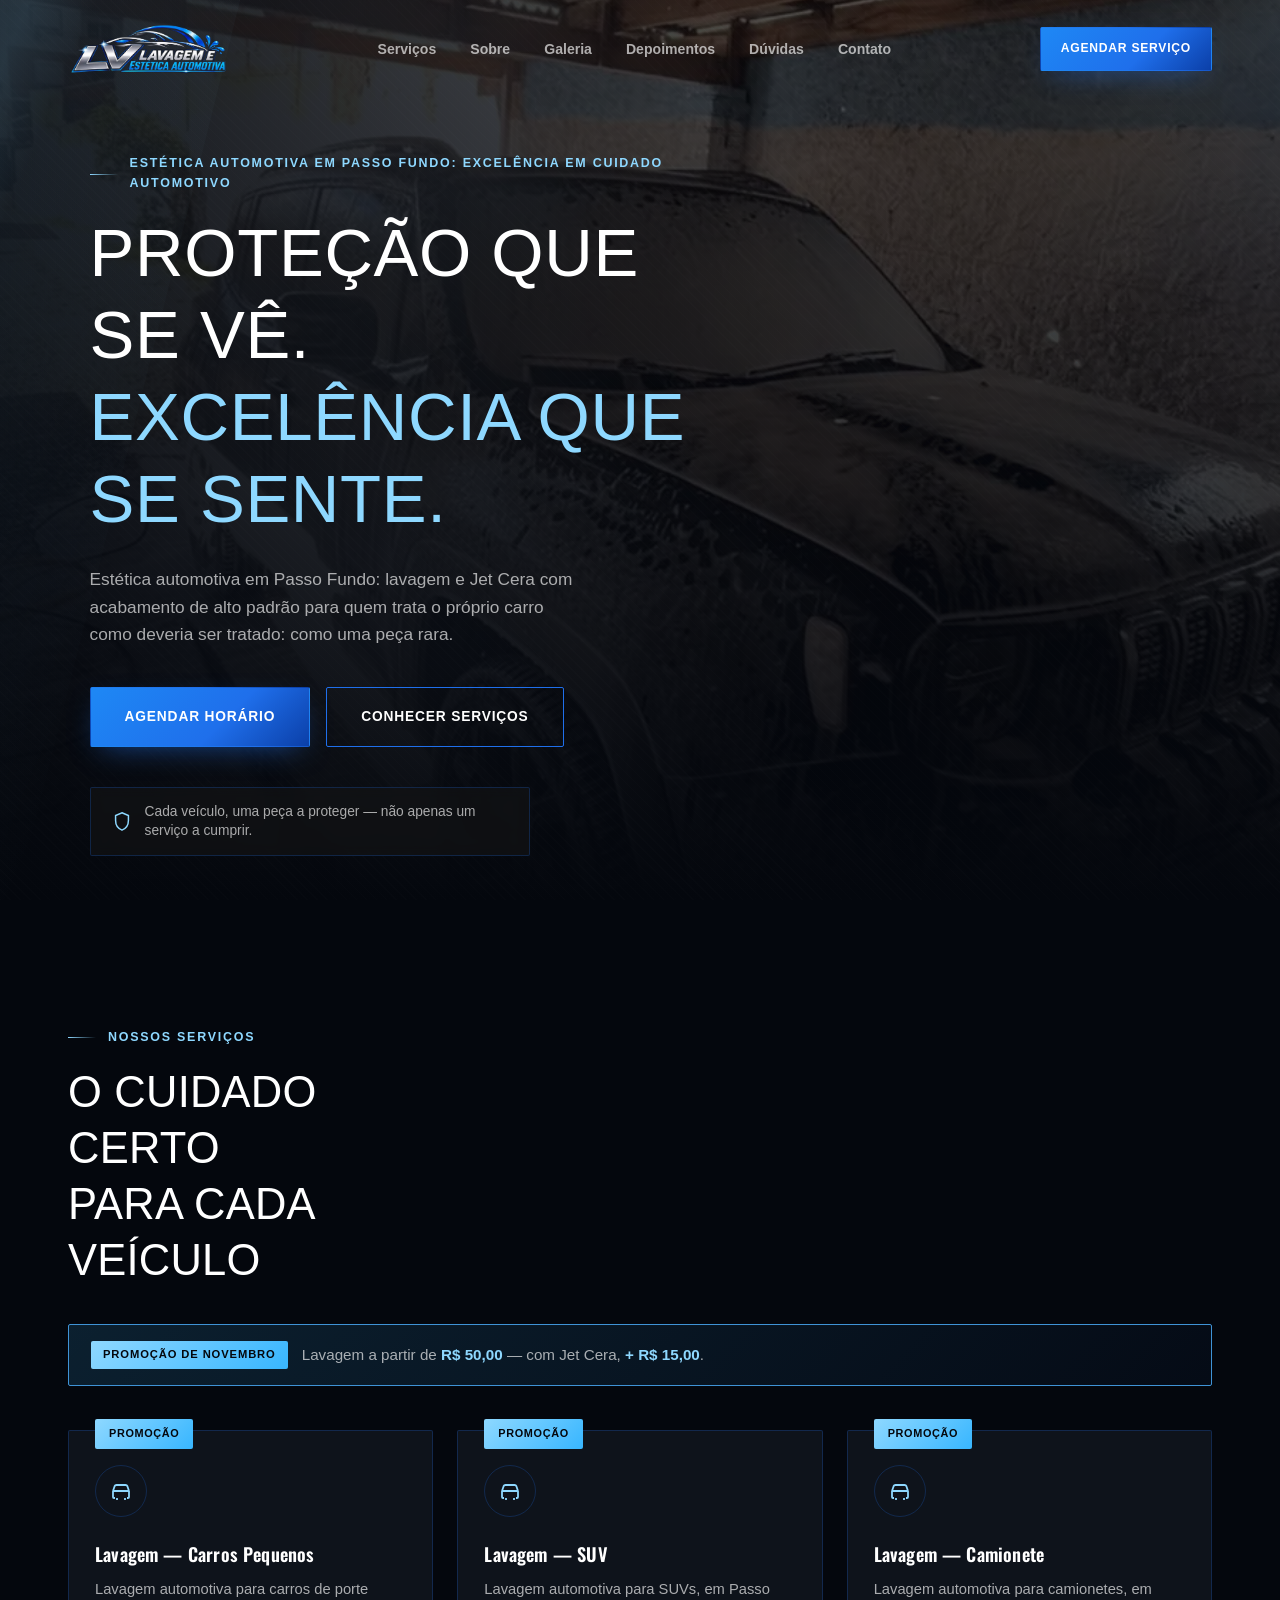
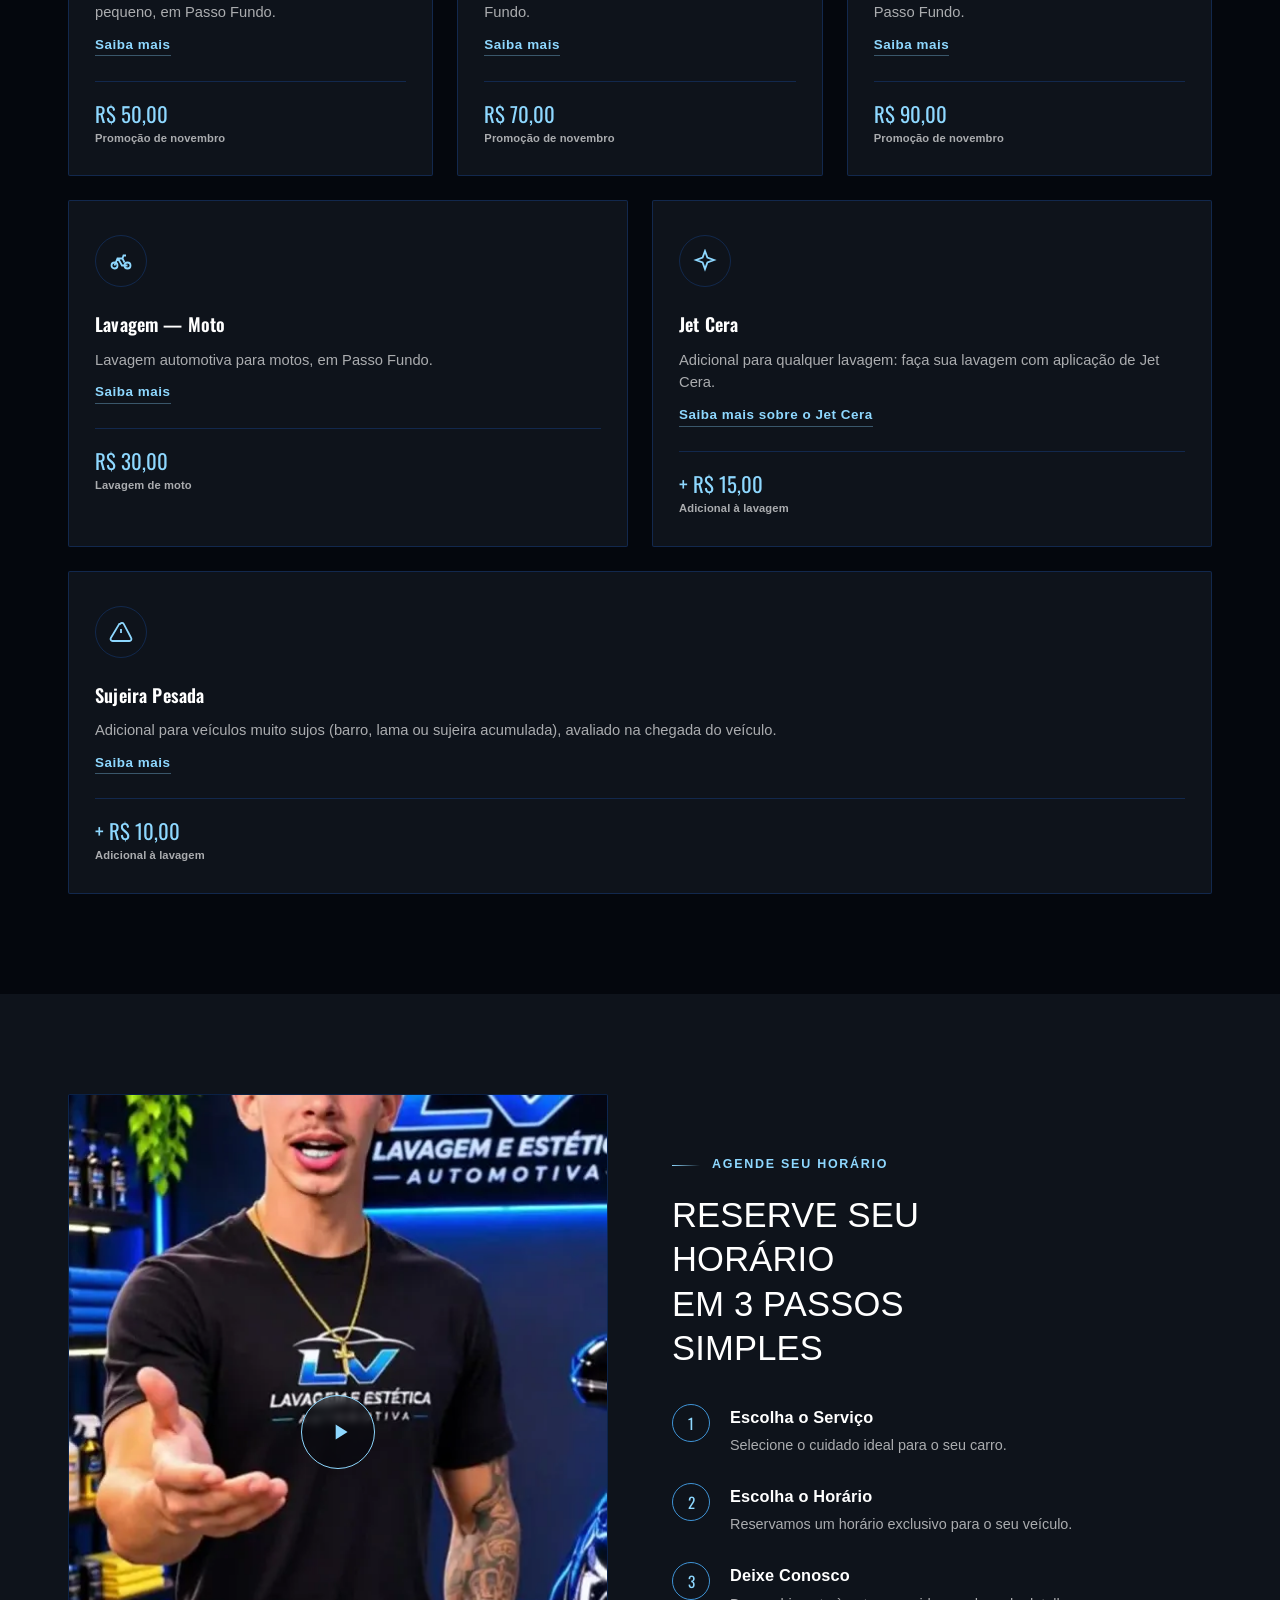
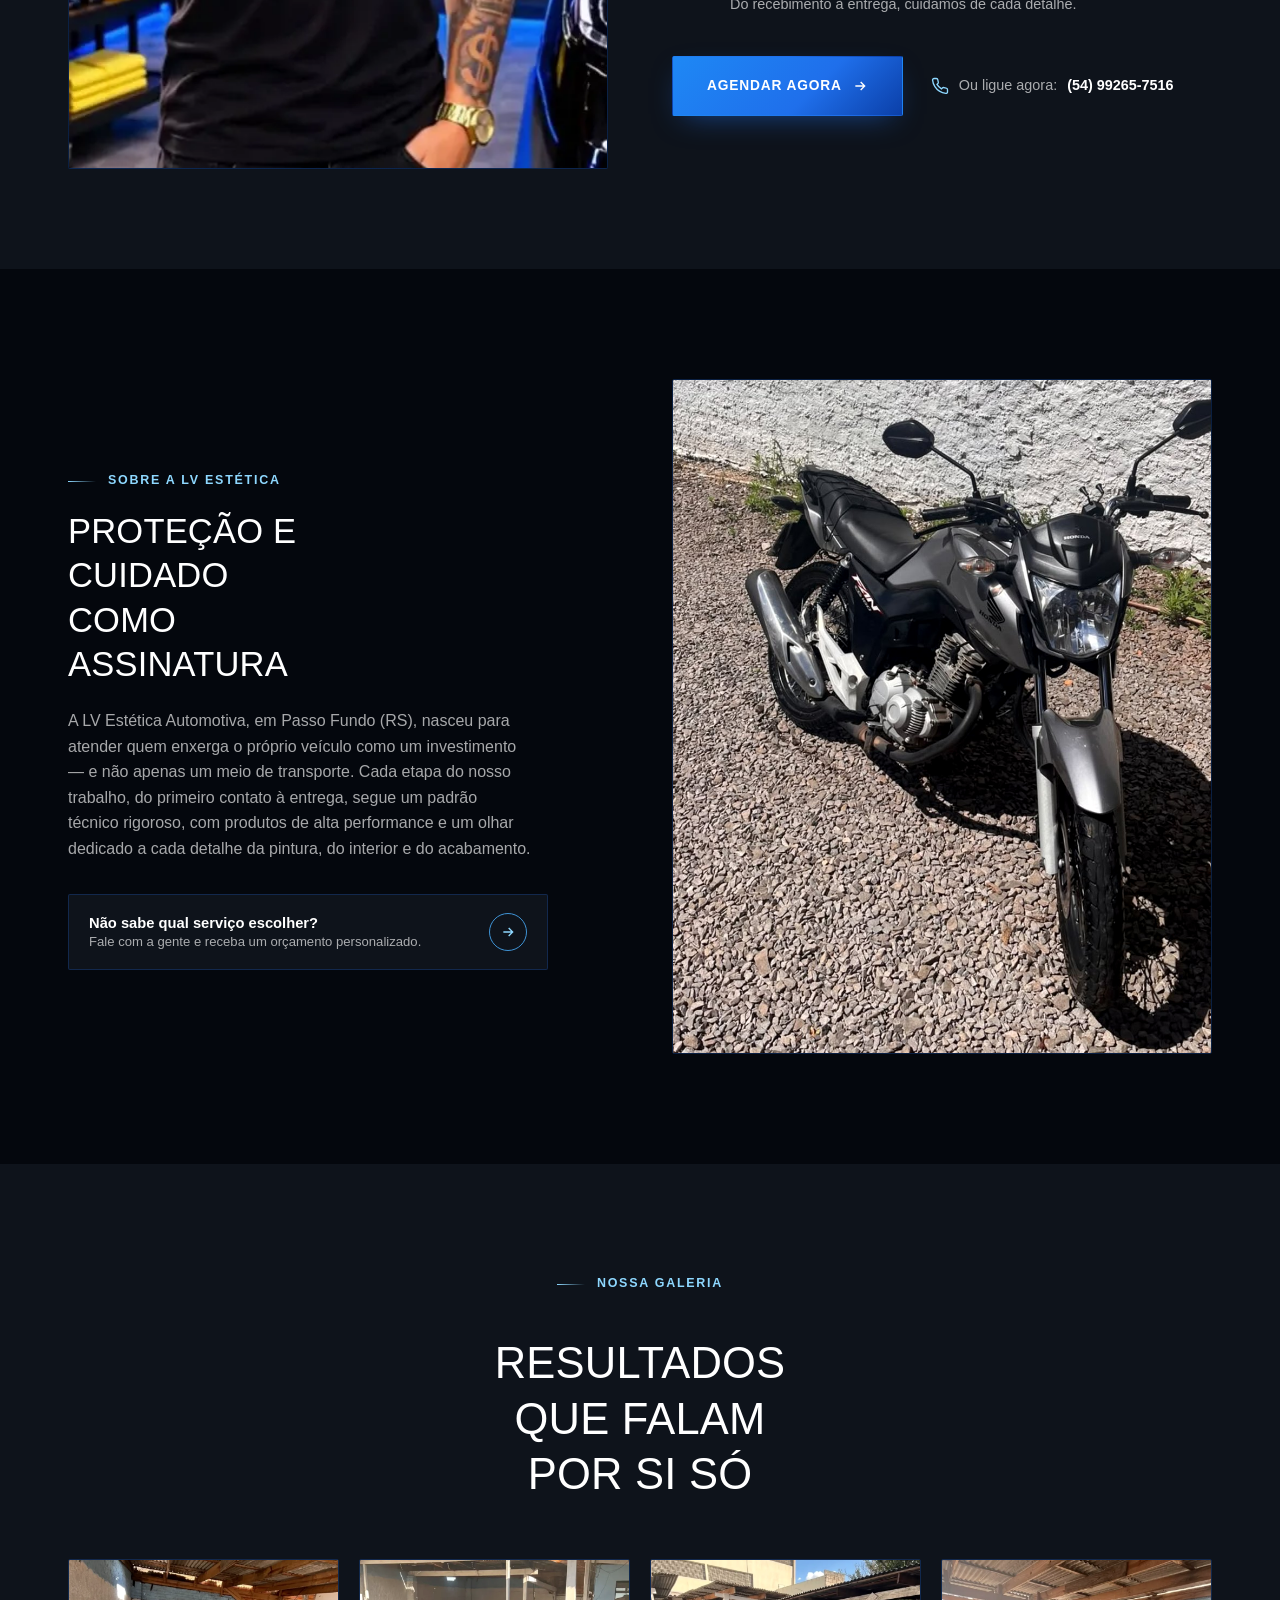
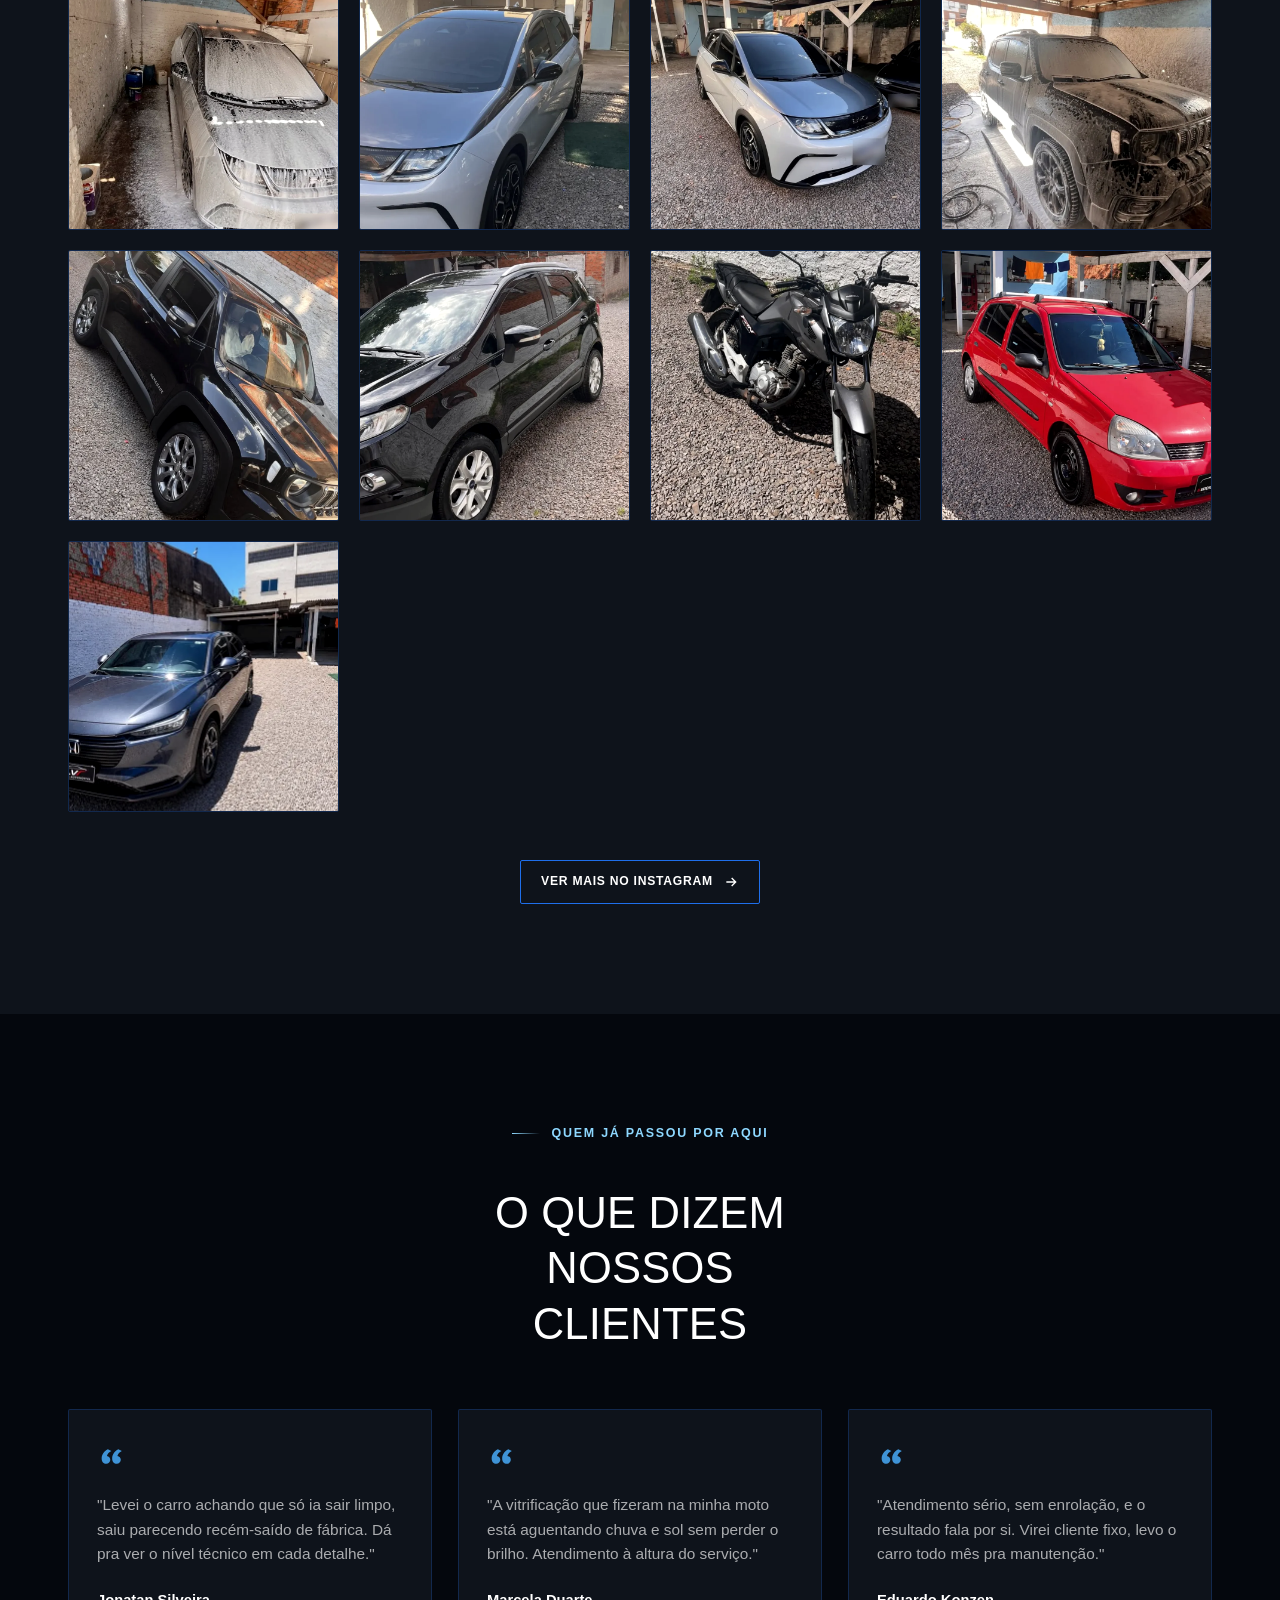
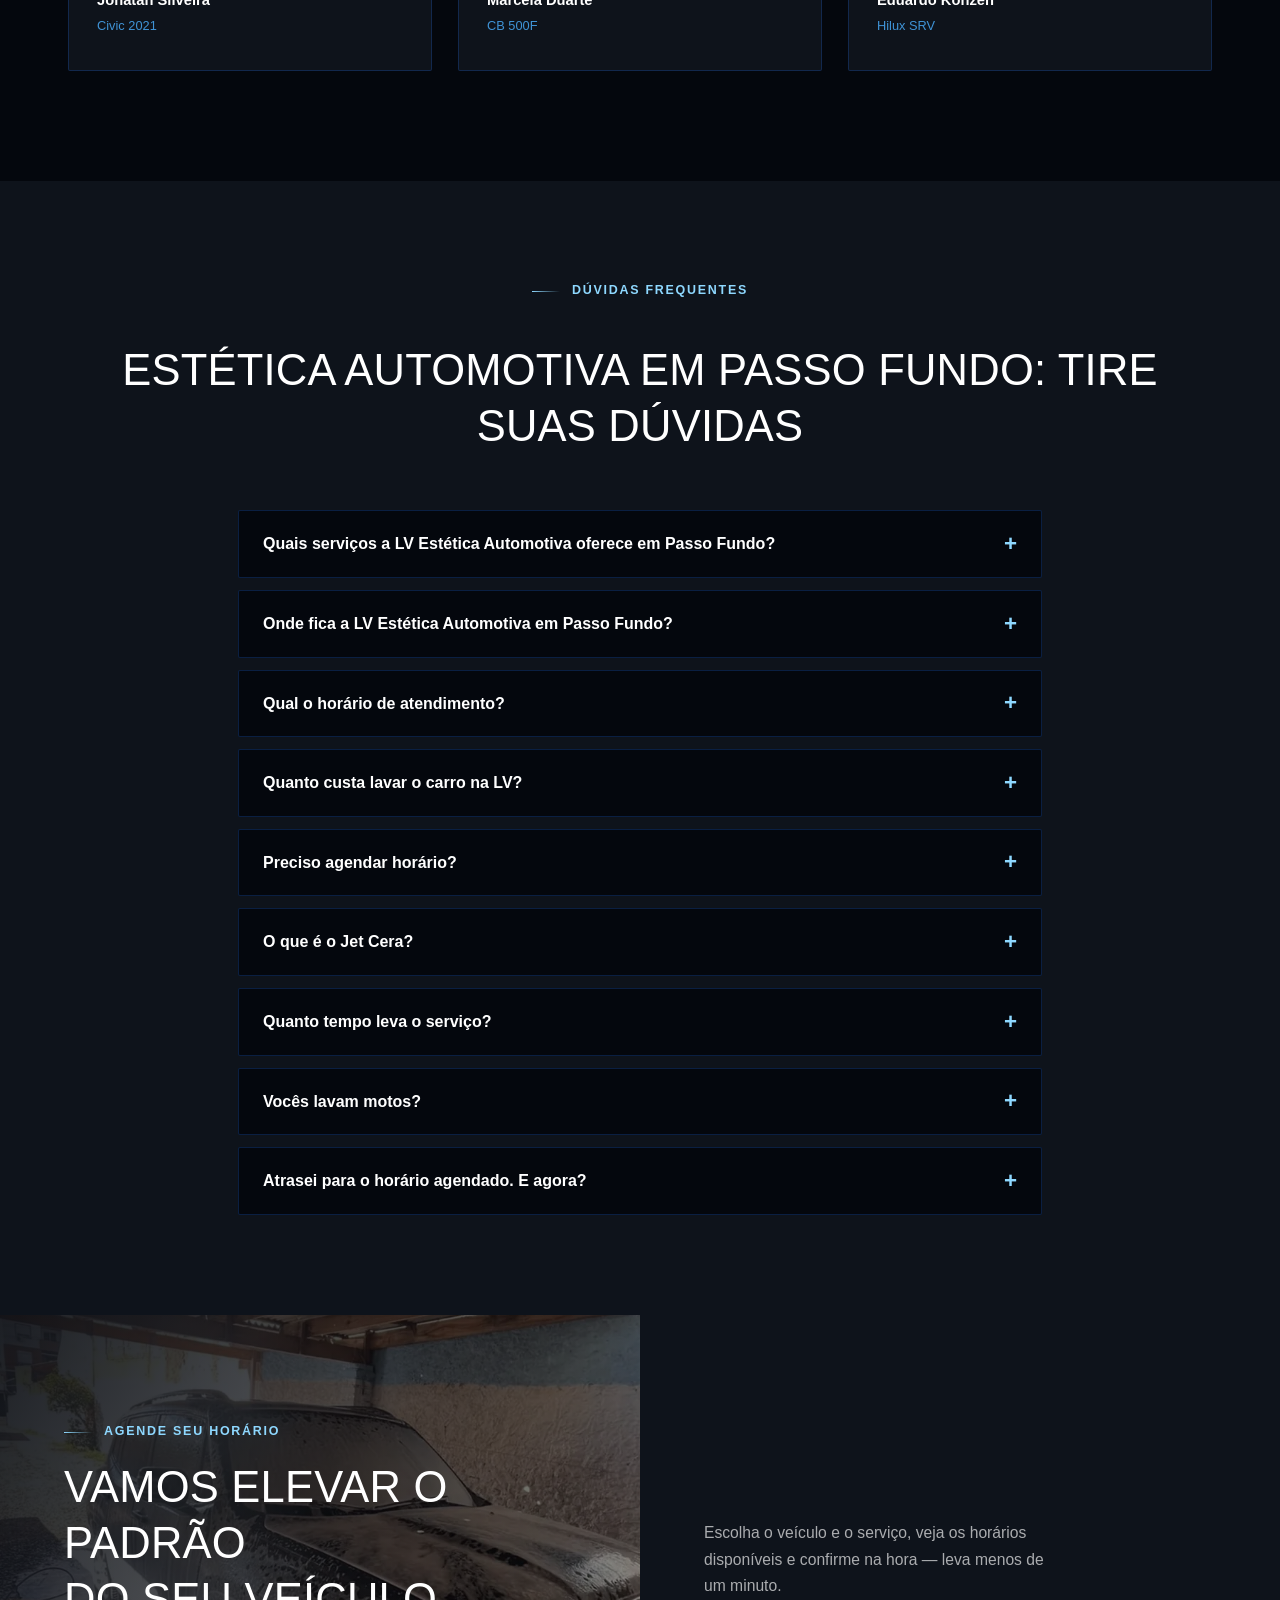
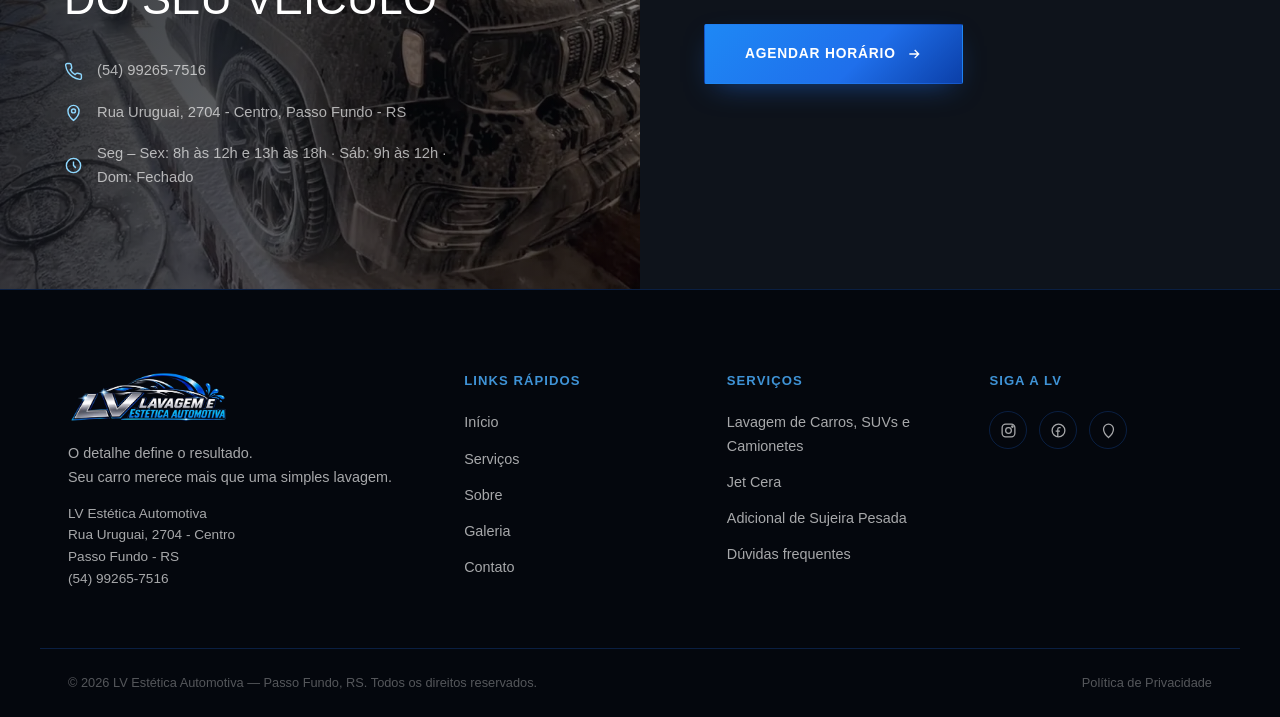
==== commit 5c539801: "Add files via upload" ====
--- a/index.html
+++ b/index.html
@@ -3,31 +3,30 @@
 <head>
 <meta charset="UTF-8">
 <meta name="viewport" content="width=device-width, initial-scale=1.0">
-<title>LV Lavagem e Estética Automotiva em Passo Fundo - RS</title>
-<meta name="description" content="Lavagem de carros, SUVs, camionetes e motos e Jet Cera em Passo Fundo - RS. A partir de R$ 30. Agende online na LV Estética Automotiva.">
+<title>LV Estética Automotiva em Passo Fundo | Lavagem e Jet Cera</title>
+<meta name="description" content="Estética automotiva em Passo Fundo: lavagem de carros, SUVs, camionetes e motos e Jet Cera. Rua Uruguai, 2704. Agende online ou peça orçamento no WhatsApp.">
 <meta name="robots" content="index, follow, max-image-preview:large">
 <meta name="author" content="LV Estética Automotiva">
 <meta name="theme-color" content="#04070D">
-<!-- [DOMÍNIO DO SITE] — rode ./set-domain.sh https://www.seudominio.com.br para trocar em todos os arquivos de uma vez -->
-<link rel="canonical" href="[DOMÍNIO DO SITE]/">
+<link rel="canonical" href="https://lvesteticaautomotiva.vercel.app/">
 
 <!-- Open Graph -->
 <meta property="og:type" content="website">
 <meta property="og:site_name" content="LV Estética Automotiva">
 <meta property="og:locale" content="pt_BR">
-<meta property="og:title" content="LV Lavagem e Estética Automotiva em Passo Fundo - RS">
-<meta property="og:description" content="Lavagem de carros, SUVs e camionetes e Jet Cera em Passo Fundo - RS. Agende online na LV Estética Automotiva.">
-<meta property="og:url" content="[DOMÍNIO DO SITE]/">
-<meta property="og:image" content="[DOMÍNIO DO SITE]/img/og-lv-estetica-automotiva.jpg">
+<meta property="og:title" content="LV Estética Automotiva em Passo Fundo | Lavagem e Jet Cera">
+<meta property="og:description" content="Estética automotiva em Passo Fundo: lavagem de carros, SUVs, camionetes e motos e Jet Cera. Rua Uruguai, 2704. Agende online ou peça orçamento no WhatsApp.">
+<meta property="og:url" content="https://lvesteticaautomotiva.vercel.app/">
+<meta property="og:image" content="https://lvesteticaautomotiva.vercel.app/img/og-lv-estetica-automotiva.jpg">
 <meta property="og:image:width" content="1200">
 <meta property="og:image:height" content="630">
 <meta property="og:image:alt" content="LV Lavagem e Estética Automotiva — Passo Fundo, RS">
 
 <!-- Twitter Card -->
 <meta name="twitter:card" content="summary_large_image">
-<meta name="twitter:title" content="LV Lavagem e Estética Automotiva em Passo Fundo - RS">
-<meta name="twitter:description" content="Lavagem de carros, SUVs e camionetes e Jet Cera em Passo Fundo - RS. Agende online.">
-<meta name="twitter:image" content="[DOMÍNIO DO SITE]/img/og-lv-estetica-automotiva.jpg">
+<meta name="twitter:title" content="LV Estética Automotiva em Passo Fundo | Lavagem e Jet Cera">
+<meta name="twitter:description" content="Estética automotiva em Passo Fundo: lavagem de carros, SUVs, camionetes e motos e Jet Cera. Rua Uruguai, 2704. Agende online ou peça orçamento no WhatsApp.">
+<meta name="twitter:image" content="https://lvesteticaautomotiva.vercel.app/img/og-lv-estetica-automotiva.jpg">
 
 <link rel="icon" type="image/png" sizes="192x192" href="favicon-lv.png">
 <link rel="apple-touch-icon" href="favicon-lv.png">
@@ -39,6 +38,7 @@
 <script>window.dataLayer=window.dataLayer||[];function gtag(){dataLayer.push(arguments);}gtag('js',new Date());gtag('config','G-XXXXXXXXXX');</script>
 -->
 
+<link rel="preload" as="image" href="img/lavagem-suv-preto-espuma-passo-fundo.webp" fetchpriority="high">
 <link rel="preconnect" href="https://fonts.googleapis.com">
 <link rel="preconnect" href="https://fonts.gstatic.com" crossorigin>
 <link href="https://fonts.googleapis.com/css2?family=Bebas+Neue&family=Oswald:wght@400;500;600;700&family=Montserrat:wght@400;500;600;700;800&display=swap" rel="stylesheet">
@@ -52,23 +52,39 @@
  "@graph": [
   {
    "@type": "WebSite",
-   "@id": "[DOMÍNIO DO SITE]/#website",
-   "url": "[DOMÍNIO DO SITE]/",
+   "@id": "https://lvesteticaautomotiva.vercel.app/#website",
+   "url": "https://lvesteticaautomotiva.vercel.app/",
    "name": "LV Estética Automotiva",
    "inLanguage": "pt-BR",
    "publisher": {
-    "@id": "[DOMÍNIO DO SITE]/#negocio"
+    "@id": "https://lvesteticaautomotiva.vercel.app/#negocio"
    }
   },
   {
    "@type": "AutoWash",
-   "@id": "[DOMÍNIO DO SITE]/#negocio",
+   "@id": "https://lvesteticaautomotiva.vercel.app/#negocio",
    "name": "LV Estética Automotiva",
    "alternateName": "LV Lavagem e Estética Automotiva",
-   "url": "[DOMÍNIO DO SITE]/",
-   "logo": "[DOMÍNIO DO SITE]/img/logo-lv.png",
-   "image": "[DOMÍNIO DO SITE]/img/og-lv-estetica-automotiva.jpg",
-   "description": "Lavagem de carros, SUVs e camionetes e aplicação de Jet Cera em Passo Fundo, RS.",
+   "url": "https://lvesteticaautomotiva.vercel.app/",
+   "logo": "https://lvesteticaautomotiva.vercel.app/img/logo-lv.webp",
+   "image": "https://lvesteticaautomotiva.vercel.app/img/lavagem-suv-preto-espuma-passo-fundo.webp",
+   "description": "Estética automotiva em Passo Fundo, RS: lavagem de carros, SUVs, camionetes e motos e aplicação de Jet Cera.",
+   "hasMap": "https://www.google.com/maps/search/?api=1&query=Rua+Uruguai+2704+Passo+Fundo+RS",
+   "potentialAction": {
+    "@type": "ReserveAction",
+    "target": {
+     "@type": "EntryPoint",
+     "urlTemplate": "https://lvesteticaautomotiva.vercel.app/agendar.html",
+     "actionPlatform": [
+      "http://schema.org/DesktopWebPlatform",
+      "http://schema.org/MobileWebPlatform"
+     ]
+    },
+    "result": {
+     "@type": "Reservation",
+     "name": "Agendamento de lavagem"
+    }
+   },
    "telephone": "+5554992657516",
    "priceRange": "R$ 30 - R$ 115",
    "address": {
@@ -205,7 +221,7 @@
       </span>
     </a>
 
-    <nav class="nav" id="nav">
+    <nav class="nav" id="nav" aria-label="Principal">
       <a href="#servicos" class="nav__link">Serviços</a>
       <a href="#sobre" class="nav__link">Sobre</a>
       <a href="#galeria" class="nav__link">Galeria</a>
@@ -222,6 +238,7 @@
   </div>
 </header>
 
+<main id="conteudo">
 <!-- ===== HERO ===== -->
 <section class="hero" id="hero">
   <div class="hero__bg">
@@ -236,12 +253,12 @@
 
   <div class="container hero__inner">
     <div class="hero__content">
-      <h1 class="eyebrow"><span class="eyebrow__line"></span>Lavagem e Estética Automotiva em Passo Fundo</h1>
+      <h1 class="eyebrow"><span class="eyebrow__line"></span>Estética Automotiva em Passo Fundo: Excelência em Cuidado Automotivo</h1>
       <p class="hero__title">
         Proteção que se vê.<br>
         <span class="text-gold">Excelência que se sente.</span>
       </p>
-      <p class="hero__subtitle">Lavagem e Jet Cera em Passo Fundo, com acabamento de alto padrão para quem trata o próprio carro como deveria ser tratado: como uma peça rara.</p>
+      <p class="hero__subtitle">Estética automotiva em Passo Fundo: lavagem e Jet Cera com acabamento de alto padrão para quem trata o próprio carro como deveria ser tratado: como uma peça rara.</p>
 
       <div class="hero__actions">
         <a href="agendar.html" class="btn btn--primary btn--lg">Agendar Horário</a>
@@ -630,9 +647,11 @@
   <div class="container">
     <div class="section-head section-head--center">
       <span class="eyebrow eyebrow--light"><span class="eyebrow__line"></span>Dúvidas frequentes</span>
-      <h2 class="section-title section-title--light" style="max-width:none">Lavagem automotiva em Passo Fundo: tire suas dúvidas</h2>
+      <h2 class="section-title section-title--light" style="max-width:none">Estética automotiva em Passo Fundo: tire suas dúvidas</h2>
     </div>
     <div class="faq__list">
+      <details class="faq__item"><summary>Quais serviços a LV Estética Automotiva oferece em Passo Fundo?</summary>
+        <p>Lavagem de carros pequenos, SUVs, camionetes e motos, com a opção de Jet Cera para realçar o brilho e o adicional de sujeira pesada quando o veículo chega muito sujo. <a href="lavagem-automotiva-passo-fundo.html">Veja valores e como funciona</a>.</p></details>
       <details class="faq__item"><summary>Onde fica a LV Estética Automotiva em Passo Fundo?</summary>
         <p>Estamos na Rua Uruguai, 2704 - Centro, Passo Fundo - RS. <a href="https://www.google.com/maps/search/?api=1&amp;query=Rua+Uruguai+2704+Passo+Fundo+RS" target="_blank" rel="noopener">Ver no Google Maps</a>.</p></details>
       <details class="faq__item"><summary>Qual o horário de atendimento?</summary>
@@ -688,6 +707,7 @@
     </div>
   </div>
 </section>
+</main>
 
 <!-- ===== FOOTER ===== -->
 <footer class="footer">
--- a/styles.css
+++ b/styles.css
@@ -0,0 +1,923 @@
+/* =========================================================
+   LV — ESTÉTICA AUTOMOTIVA
+   Design tokens
+   ========================================================= */
+:root{
+  --black-deep:   #04070D;
+  --graphite:     #0E131B;
+  --graphite-2:   #151C27;
+  --fire-red:     #1F6FEB;
+  --red-intense:  #0B3FA8;
+  --fire-orange:  #1E88F5;
+  --gold:         #38B6FF;
+  --gold-light:   #8ED8FF;
+  --gold-dim:     #3F93D6;
+  --warm-white:   #FFFFFF;
+  --warm-white-60:rgba(255,255,255,.65);
+  --warm-white-30:rgba(255,255,255,.32);
+  --line:         rgba(31,111,235,.24);
+
+  --font-display: 'Oswald', sans-serif;
+  --font-impact:  'Bebas Neue', sans-serif;
+  --font-body:    'Montserrat', sans-serif;
+
+  --container: 1200px;
+  --radius: 2px;
+  --ease: cubic-bezier(.22,.61,.36,1);
+}
+
+*,*::before,*::after{ box-sizing:border-box; }
+html{ scroll-behavior:auto; }
+@media (prefers-reduced-motion: reduce){
+  html{ scroll-behavior:auto; }
+  *,*::before,*::after{ animation-duration:.001ms !important; animation-iteration-count:1 !important; transition-duration:.001ms !important; scroll-behavior:auto !important; }
+}
+
+body{
+  margin:0;
+  background:var(--black-deep);
+  color:var(--warm-white);
+  font-family:var(--font-body);
+  font-size:16px;
+  line-height:1.6;
+  -webkit-font-smoothing:antialiased;
+}
+
+img{ max-width:100%; display:block; }
+a{ color:inherit; text-decoration:none; }
+button{ font-family:inherit; cursor:pointer; }
+ul,ol{ margin:0; padding:0; list-style:none; }
+h1,h2,h3,h4{ margin:0; font-family:var(--font-display); font-weight:600; letter-spacing:.01em; }
+p{ margin:0; }
+
+:focus-visible{
+  outline:2px solid var(--gold-light);
+  outline-offset:3px;
+}
+
+.container{
+  max-width:var(--container);
+  margin:0 auto;
+  padding:0 28px;
+}
+
+.text-gold{ color:var(--gold-light); }
+
+/* subtle carbon-fibre / brushed texture, used sparingly */
+.texture-fiber{
+  background-image:
+    repeating-linear-gradient(45deg, rgba(255,255,255,.015) 0px, rgba(255,255,255,.015) 1px, transparent 1px, transparent 6px),
+    repeating-linear-gradient(-45deg, rgba(255,255,255,.012) 0px, rgba(255,255,255,.012) 1px, transparent 1px, transparent 6px);
+}
+
+/* =========================================================
+   Buttons
+   ========================================================= */
+.btn{
+  display:inline-flex; align-items:center; justify-content:center; gap:10px;
+  padding:16px 30px;
+  font-family:var(--font-body);
+  font-weight:700;
+  font-size:.86rem;
+  letter-spacing:.06em;
+  text-transform:uppercase;
+  border-radius:var(--radius);
+  border:1px solid transparent;
+  transition:transform .35s var(--ease), box-shadow .35s var(--ease), background .35s var(--ease), border-color .35s var(--ease), color .35s var(--ease);
+  white-space:nowrap;
+}
+.btn svg{ width:16px; height:16px; flex:none; transition:transform .3s var(--ease); }
+.btn--lg{ padding:18px 34px; }
+.btn--sm{ padding:11px 20px; font-size:.76rem; }
+.btn--block{ width:100%; }
+
+.btn--primary{
+  background:linear-gradient(135deg, var(--fire-orange), var(--fire-red) 60%, var(--red-intense));
+  color:var(--warm-white);
+  box-shadow:0 10px 30px -12px rgba(31,111,235,.6);
+}
+.btn--primary:hover{
+  transform:translateY(-2px);
+  box-shadow:0 16px 36px -12px rgba(30,136,245,.65);
+}
+.btn--primary:hover svg{ transform:translateX(3px); }
+
+.btn--outline{
+  background:transparent;
+  border-color:var(--fire-red);
+  color:var(--warm-white);
+}
+.btn--outline:hover{
+  border-color:var(--fire-orange);
+  color:var(--fire-orange);
+  background:rgba(31,111,235,.1);
+}
+
+/* =========================================================
+   Eyebrow / section titles
+   ========================================================= */
+.eyebrow{
+  display:inline-flex; align-items:center; gap:12px;
+  font-family:var(--font-body);
+  font-weight:700;
+  font-size:.78rem;
+  letter-spacing:.14em;
+  text-transform:uppercase;
+  color:var(--gold-light);
+  margin-bottom:18px;
+}
+.eyebrow__line{ width:28px; height:1px; background:linear-gradient(90deg, var(--gold-light), transparent); flex:none; }
+.eyebrow--light{ color:var(--gold-light); }
+
+.section-title{
+  font-family:var(--font-impact);
+  font-weight:400;
+  text-transform:uppercase;
+  letter-spacing:.005em;
+  font-size:clamp(2rem, 3.4vw, 2.8rem);
+  line-height:1.28;
+  color:var(--warm-white);
+  max-width:16ch;
+}
+.section-title--sm{ font-size:clamp(1.8rem, 2.7vw, 2.3rem); }
+.section-title--light{ color:var(--warm-white); }
+
+.section-head{
+  display:flex; align-items:flex-end; justify-content:space-between; gap:24px;
+  margin-bottom:56px;
+}
+.section-head--center{ justify-content:center; text-align:center; flex-direction:column; align-items:center; }
+.section-head--center .eyebrow{ justify-content:center; }
+
+.link-arrow{
+  display:inline-flex; align-items:center; gap:8px;
+  font-weight:700; font-size:.9rem; letter-spacing:.02em;
+  color:var(--gold-light);
+  padding-bottom:2px;
+  border-bottom:1px solid transparent;
+  transition:border-color .3s var(--ease), gap .3s var(--ease);
+  flex:none;
+}
+.link-arrow svg{ width:16px; height:16px; }
+.link-arrow:hover{ border-color:var(--gold-dim); gap:12px; }
+.link-arrow--sm{ font-size:.82rem; }
+
+/* =========================================================
+   Header + brand mark
+   ========================================================= */
+.header{
+  position:fixed; top:0; left:0; right:0; z-index:100;
+  padding:22px 0;
+  transition:padding .35s var(--ease), background .35s var(--ease), border-color .35s var(--ease);
+  border-bottom:1px solid transparent;
+}
+.header.is-scrolled{
+  padding:13px 0;
+  background:rgba(4,7,13,.86);
+  backdrop-filter:blur(14px);
+  -webkit-backdrop-filter:blur(14px);
+  border-bottom-color:var(--line);
+}
+.header__inner{ display:flex; align-items:center; justify-content:space-between; gap:24px; }
+
+.brand{ display:flex; align-items:center; gap:12px; flex:none; }
+.brand__mark{ width:38px; height:44px; flex:none; }
+.brand__mark svg{ width:100%; height:100%; overflow:visible; }
+.brand__mark--logo{ width:auto; height:54px; }
+.brand__mark--logo img{ width:auto; height:100%; object-fit:contain; display:block; }
+.brand__shield{ fill:rgba(56,182,255,.08); stroke:var(--gold); stroke-width:1.4; }
+.brand__shield-inner{ fill:none; stroke:var(--gold-light); stroke-width:.7; opacity:.7; }
+.brand__monogram{
+  font-family:var(--font-display);
+  font-size:21px;
+  font-weight:600;
+  fill:var(--gold-light);
+  letter-spacing:-.5px;
+}
+.brand__name{ display:flex; flex-direction:column; line-height:1.15; }
+.brand__title{ font-family:var(--font-display); font-size:1.02rem; letter-spacing:.02em; color:var(--warm-white); }
+.brand__tag{ font-size:.62rem; letter-spacing:.22em; color:var(--gold-dim); font-weight:700; margin-top:3px; }
+
+.nav{ display:flex; align-items:center; gap:34px; }
+.nav__link{
+  font-size:.88rem; font-weight:600; color:var(--warm-white-60);
+  position:relative; padding:4px 0;
+  transition:color .3s var(--ease);
+}
+.nav__link::after{
+  content:""; position:absolute; left:0; right:100%; bottom:0; height:1px;
+  background:var(--gold-light); transition:right .3s var(--ease);
+}
+.nav__link:hover{ color:var(--warm-white); }
+.nav__link:hover::after{ right:0; }
+
+.header__cta{ flex:none; }
+
+.menu-toggle{
+  display:none; flex-direction:column; justify-content:center; gap:5px;
+  width:38px; height:38px; background:none; border:1px solid var(--line); border-radius:var(--radius);
+  flex:none;
+}
+.menu-toggle span{ display:block; width:16px; height:1px; background:var(--gold-light); margin:0 auto; transition:transform .3s var(--ease), opacity .3s var(--ease); }
+.menu-toggle[aria-expanded="true"] span:nth-child(1){ transform:translateY(6px) rotate(45deg); }
+.menu-toggle[aria-expanded="true"] span:nth-child(2){ opacity:0; }
+.menu-toggle[aria-expanded="true"] span:nth-child(3){ transform:translateY(-6px) rotate(-45deg); }
+
+/* =========================================================
+   Hero
+   ========================================================= */
+.hero{
+  position:relative;
+  min-height:100vh;
+  display:flex; align-items:center;
+  overflow:hidden;
+  padding-top:110px;
+}
+.hero__bg{ position:absolute; inset:0; z-index:0; overflow:hidden; }
+.hero__bg video{
+  width:100%; height:100%;
+  object-fit:cover; object-position:center;
+  filter:grayscale(.15) contrast(1.08);
+}
+.hero__overlay{
+  position:absolute; inset:0;
+  background:
+    linear-gradient(180deg, rgba(4,7,13,.55) 0%, rgba(4,7,13,.72) 55%, var(--black-deep) 100%),
+    linear-gradient(90deg, rgba(4,7,13,.86) 0%, rgba(4,7,13,.35) 60%);
+}
+.hero__texture{ position:absolute; inset:0; opacity:.5; }
+.hero__texture{ background-image:repeating-linear-gradient(45deg, rgba(255,255,255,.02) 0px, rgba(255,255,255,.02) 1px, transparent 1px, transparent 7px); }
+
+.hero__beam{
+  position:absolute; top:0; bottom:0; left:-30%;
+  width:40%;
+  background:linear-gradient(100deg, transparent, rgba(142,216,255,.16) 45%, rgba(142,216,255,.05) 55%, transparent);
+  transform:skewX(-14deg);
+  animation:beamSweep 2.6s var(--ease) 1;
+  pointer-events:none;
+  z-index:1;
+}
+@keyframes beamSweep{
+  0%{ left:-40%; opacity:0; }
+  12%{ opacity:1; }
+  70%{ opacity:1; }
+  100%{ left:120%; opacity:0; }
+}
+
+.hero__inner{
+  position:relative; z-index:2;
+  max-width:none;
+  margin:0;
+  padding-left:clamp(28px, 7vw, 130px);
+  padding-right:28px;
+}
+.hero__content{ max-width:640px; text-align:left; }
+.hero__title{
+  font-family:var(--font-impact);
+  font-weight:400;
+  text-transform:uppercase;
+  letter-spacing:.01em;
+  text-align:left;
+  font-size:clamp(2.5rem, 5.6vw, 4.2rem);
+  line-height:1.22;
+  color:var(--warm-white);
+  margin-bottom:26px;
+}
+.hero__subtitle{
+  font-size:1.08rem;
+  color:var(--warm-white-60);
+  max-width:52ch;
+  margin-bottom:38px;
+}
+.hero__actions{ display:flex; flex-wrap:wrap; gap:16px; margin-bottom:40px; }
+
+.hero__badge{
+  display:inline-flex; align-items:center; gap:12px;
+  padding:14px 20px;
+  border:1px solid var(--line);
+  border-radius:var(--radius);
+  background:rgba(23,23,23,.5);
+  backdrop-filter:blur(6px);
+  max-width:440px;
+}
+.hero__badge svg{ width:22px; height:22px; color:var(--gold-light); flex:none; }
+.hero__badge span{ font-size:.86rem; color:var(--warm-white-60); line-height:1.4; }
+
+/* =========================================================
+   Services
+   ========================================================= */
+.services{ padding:120px 0 100px; background:var(--black-deep); }
+
+.tabs{ display:flex; gap:12px; margin-bottom:44px; }
+.tab{
+  display:inline-flex; align-items:center; gap:10px;
+  padding:12px 22px;
+  background:var(--graphite);
+  border:1px solid var(--line);
+  border-radius:var(--radius);
+  color:var(--warm-white-60);
+  font-weight:700; font-size:.86rem;
+  transition:all .3s var(--ease);
+}
+.tab svg{ width:18px; height:18px; }
+.tab.is-active, .tab:hover{ color:var(--warm-white); background:linear-gradient(135deg, var(--fire-orange), var(--fire-red)); border-color:transparent; }
+
+.services__grid{
+  display:grid; grid-template-columns:repeat(6, 1fr); gap:24px;
+}
+.services__grid .service-card{ grid-column:span 2; }
+.services__grid .service-card--wide{ grid-column:span 3; }
+.service-card__desc{ min-height:0; }
+
+.promo-banner{
+  display:flex; flex-wrap:wrap; align-items:center; gap:14px;
+  margin:-20px 0 44px; padding:16px 22px;
+  border:1px solid var(--gold-dim); border-radius:var(--radius);
+  background:linear-gradient(135deg, rgba(56,182,255,.14), rgba(31,111,235,.04));
+}
+.promo-banner__tag{
+  font-size:.7rem; font-weight:800; letter-spacing:.08em; text-transform:uppercase;
+  color:var(--black-deep); background:linear-gradient(135deg, var(--gold-light), var(--gold));
+  padding:5px 12px; border-radius:var(--radius);
+}
+.promo-banner__text{ font-size:.95rem; color:var(--warm-white-60); }
+.promo-banner__text strong{ color:var(--gold-light); }
+.service-card{
+  position:relative;
+  background:var(--graphite);
+  border:1px solid var(--line);
+  border-radius:var(--radius);
+  padding:34px 26px 28px;
+  transition:transform .35s var(--ease), border-color .35s var(--ease), box-shadow .35s var(--ease);
+}
+.service-card:hover{
+  transform:translateY(-6px);
+  border-color:var(--gold-dim);
+  box-shadow:0 22px 40px -22px rgba(0,0,0,.6);
+}
+.service-card--featured{ border-color:var(--gold); background:linear-gradient(165deg, var(--graphite-2), var(--graphite)); }
+.badge{
+  position:absolute; top:-12px; left:26px;
+  background:linear-gradient(135deg, var(--gold-light), var(--gold));
+  color:var(--black-deep);
+  font-size:.68rem; font-weight:800; letter-spacing:.06em; text-transform:uppercase;
+  padding:6px 14px; border-radius:var(--radius);
+}
+.badge--gold{ background:linear-gradient(135deg, var(--gold-light), var(--gold)); }
+.service-card__icon{
+  width:52px; height:52px; display:flex; align-items:center; justify-content:center;
+  border:1px solid var(--line); border-radius:50%;
+  color:var(--gold-light); margin-bottom:22px;
+}
+.service-card__icon svg{ width:24px; height:24px; }
+.service-card__title{ font-size:1.14rem; margin-bottom:10px; }
+.service-card__desc{ font-size:.92rem; color:var(--warm-white-60); line-height:1.55; }
+.service-card__foot{ display:flex; align-items:center; justify-content:space-between; margin-top:24px; padding-top:20px; border-top:1px solid var(--line); gap:12px; }
+.service-card__price-group{ display:flex; flex-direction:column; }
+.service-card__price{ font-family:var(--font-display); font-size:1.3rem; color:var(--gold-light); line-height:1.2; }
+.service-card__price-note{ display:block; font-size:.7rem; color:var(--warm-white-60); margin-top:3px; font-weight:600; letter-spacing:.01em; }
+
+/* =========================================================
+   Steps + video
+   ========================================================= */
+.steps{ padding:100px 0; background:var(--graphite); position:relative; }
+.steps__grid{ display:grid; grid-template-columns:1fr 1fr; gap:64px; align-items:center; }
+.steps__media{
+  position:relative; aspect-ratio:4/5; border-radius:var(--radius); overflow:hidden;
+  background:linear-gradient(160deg, #08111F, var(--black-deep));
+  border:1px solid var(--line);
+}
+.steps__media video{ width:100%; height:100%; object-fit:cover; }
+.play-btn{
+  position:absolute; top:50%; left:50%; transform:translate(-50%,-50%);
+  width:74px; height:74px; border-radius:50%;
+  background:rgba(4,7,13,.5); border:1px solid var(--gold-light);
+  color:var(--gold-light);
+  display:flex; align-items:center; justify-content:center;
+  backdrop-filter:blur(4px);
+  transition:transform .3s var(--ease), background .3s var(--ease);
+}
+.play-btn svg{ width:26px; height:26px; margin-left:3px; }
+.play-btn:hover{ transform:translate(-50%,-50%) scale(1.08); background:rgba(56,182,255,.25); }
+
+.step-list{ margin:34px 0 40px; display:flex; flex-direction:column; gap:26px; }
+.step-item{ display:flex; gap:20px; align-items:flex-start; }
+.step-item__num{
+  flex:none; width:38px; height:38px; border-radius:50%;
+  border:1px solid var(--gold-dim);
+  display:flex; align-items:center; justify-content:center;
+  font-family:var(--font-display); color:var(--gold-light); font-size:.95rem;
+}
+.step-item h3{ font-family:var(--font-body); font-size:1.02rem; font-weight:700; margin-bottom:4px; color:var(--warm-white); }
+.step-item p{ font-size:.9rem; color:var(--warm-white-60); }
+
+.steps__foot{ display:flex; flex-wrap:wrap; align-items:center; gap:28px; }
+.steps__phone{ font-size:.9rem; color:var(--warm-white-60); display:flex; align-items:center; gap:10px; }
+.steps__phone svg{ width:18px; height:18px; color:var(--gold-light); }
+.steps__phone strong{ color:var(--warm-white); }
+
+/* =========================================================
+   About + stats
+   ========================================================= */
+.about{ padding:110px 0; background:var(--black-deep); }
+.about__grid{
+  display:grid;
+  grid-template-columns:1fr 1fr;
+  grid-template-areas:"content media";
+  gap:60px 64px;
+  align-items:center;
+}
+.about__content{ grid-area:content; }
+.about__media{ grid-area:media; border-radius:var(--radius); overflow:hidden; border:1px solid var(--line); align-self:stretch; aspect-ratio:4/5; }
+.about__media img{ width:100%; height:100%; object-fit:cover; filter:contrast(1.05) saturate(.95); }
+.about__text{ margin:22px 0 32px; color:var(--warm-white-60); max-width:52ch; }
+
+.quote-cta{
+  display:flex; align-items:center; justify-content:space-between; gap:18px;
+  width:100%; max-width:480px;
+  background:var(--graphite);
+  border:1px solid var(--line);
+  border-radius:var(--radius);
+  padding:18px 20px;
+  text-align:left;
+  transition:border-color .3s var(--ease), transform .3s var(--ease), background .3s var(--ease);
+}
+.quote-cta:hover{ border-color:var(--gold-dim); transform:translateY(-2px); background:var(--graphite-2); }
+.quote-cta__text{ display:flex; flex-direction:column; gap:3px; }
+.quote-cta__text strong{ font-size:.92rem; color:var(--warm-white); }
+.quote-cta__text span{ font-size:.82rem; color:var(--warm-white-60); }
+.quote-cta__icon{
+  flex:none; width:38px; height:38px; border-radius:50%;
+  border:1px solid var(--gold-dim); color:var(--gold-light);
+  display:flex; align-items:center; justify-content:center;
+  transition:transform .3s var(--ease), background .3s var(--ease);
+}
+.quote-cta__icon svg{ width:16px; height:16px; }
+.quote-cta:hover .quote-cta__icon{ background:rgba(56,182,255,.15); transform:translateX(3px); }
+
+/* =========================================================
+   Galeria
+   ========================================================= */
+.gallery{ padding:110px 0; background:var(--graphite); }
+.gallery__grid{ display:grid; grid-template-columns:repeat(4, 1fr); gap:20px; }
+.gallery-item{
+  position:relative;
+  aspect-ratio:1/1;
+  border-radius:var(--radius);
+  overflow:hidden;
+  border:1px solid var(--line);
+  padding:0; background:none; cursor:pointer;
+  display:block; width:100%;
+}
+.gallery-item img{ width:100%; height:100%; object-fit:cover; filter:grayscale(.15) contrast(1.05); transition:transform .5s var(--ease), filter .5s var(--ease); }
+.gallery-item:hover img{ transform:scale(1.08); filter:grayscale(0) contrast(1.05); }
+.gallery-item::after{
+  content:""; position:absolute; inset:0;
+  background:linear-gradient(180deg, transparent 45%, rgba(4,7,13,.88) 100%);
+  opacity:0; transition:opacity .35s var(--ease);
+}
+.gallery-item:hover::after{ opacity:1; }
+.gallery-item__zoom{
+  position:absolute; top:12px; right:12px; z-index:1;
+  width:34px; height:34px; border-radius:50%;
+  background:rgba(4,7,13,.55);
+  border:1px solid var(--gold-light);
+  color:var(--gold-light);
+  display:flex; align-items:center; justify-content:center;
+  backdrop-filter:blur(3px);
+  opacity:0; transform:scale(.85);
+  transition:opacity .3s var(--ease), transform .3s var(--ease);
+}
+.gallery-item:hover .gallery-item__zoom{ opacity:1; transform:scale(1); }
+.gallery-item__zoom svg{ width:15px; height:15px; }
+.gallery-item__label{
+  position:absolute; left:16px; right:16px; bottom:16px; z-index:1;
+  opacity:0; transform:translateY(8px);
+  transition:opacity .3s var(--ease), transform .3s var(--ease);
+}
+.gallery-item:hover .gallery-item__label{ opacity:1; transform:translateY(0); }
+.gallery-item__label strong{ display:block; font-family:var(--font-display); font-size:.94rem; color:var(--warm-white); }
+.gallery-item__label span{ display:block; font-size:.72rem; color:var(--gold-light); margin-top:2px; }
+.gallery__cta{ text-align:center; margin-top:48px; }
+
+/* =========================================================
+   Packages
+   ========================================================= */
+.packages{ position:relative; padding:120px 0; background:var(--graphite); overflow:hidden; }
+.packages__texture{ position:absolute; inset:0; background-image:repeating-linear-gradient(45deg, rgba(255,255,255,.015) 0px, rgba(255,255,255,.015) 1px, transparent 1px, transparent 6px); }
+.packages .container{ position:relative; z-index:1; }
+
+.packages__grid{ display:grid; grid-template-columns:repeat(3, 1fr); gap:28px; }
+.package-card{
+  position:relative;
+  background:var(--black-deep);
+  border:1px solid var(--line);
+  border-radius:var(--radius);
+  padding:38px 30px;
+  display:flex; flex-direction:column;
+  transition:transform .35s var(--ease), border-color .35s var(--ease);
+}
+.package-card:hover{ transform:translateY(-6px); border-color:var(--gold-dim); }
+.package-card--featured{
+  border-color:var(--gold);
+  background:linear-gradient(165deg, #070E1C, var(--black-deep));
+  box-shadow:0 30px 60px -30px rgba(56,182,255,.35);
+}
+.package-card__icon{
+  width:54px; height:54px; border-radius:50%; border:1px solid var(--line);
+  display:flex; align-items:center; justify-content:center; color:var(--gold-light); margin-bottom:20px;
+}
+.package-card__icon svg{ width:24px; height:24px; }
+.package-card__name{ font-size:1.3rem; margin-bottom:8px; }
+.package-card__desc{ font-size:.9rem; color:var(--warm-white-60); margin-bottom:20px; }
+.package-card__price{ font-family:var(--font-display); font-size:2.1rem; color:var(--gold-light); margin-bottom:22px; }
+.package-card__price span{ font-family:var(--font-body); font-size:.9rem; color:var(--warm-white-60); font-weight:500; }
+.package-card__list{ display:flex; flex-direction:column; gap:12px; margin-bottom:30px; flex:1; }
+.package-card__list li{ font-size:.9rem; color:var(--warm-white-60); padding-left:22px; position:relative; }
+.package-card__list li::before{
+  content:""; position:absolute; left:0; top:7px; width:10px; height:6px;
+  border-left:1.6px solid var(--gold-light); border-bottom:1.6px solid var(--gold-light);
+  transform:rotate(-45deg);
+}
+
+/* =========================================================
+   Tabela de Preços
+   ========================================================= */
+.pricing{ padding:120px 0 100px; background:var(--black-deep); }
+
+.price-groups{ display:flex; flex-direction:column; gap:40px; }
+
+.price-block{
+  background:var(--graphite);
+  border:1px solid var(--line);
+  border-radius:var(--radius);
+  overflow:hidden;
+}
+.price-block__head{
+  display:flex; align-items:center; gap:18px;
+  padding:24px 28px;
+  border-bottom:1px solid var(--line);
+  background:linear-gradient(135deg, rgba(56,182,255,.09), transparent 65%);
+}
+.price-block__num{
+  flex:none; width:42px; height:42px; border-radius:50%;
+  border:1px solid var(--gold-dim);
+  display:flex; align-items:center; justify-content:center;
+  font-family:var(--font-display); font-size:1.05rem; color:var(--gold-light);
+}
+.price-block__icon{ flex:none; width:26px; height:26px; color:var(--gold-light); margin-left:auto; }
+.price-block__title{ font-size:1.1rem; }
+.price-block__body{ padding:8px 28px 30px; }
+
+.table-scroll{ overflow-x:auto; }
+.price-table{ width:100%; border-collapse:collapse; min-width:480px; }
+.price-table thead th{
+  text-align:left; padding:14px; font-size:.7rem; font-weight:700;
+  letter-spacing:.09em; text-transform:uppercase; color:var(--gold-dim);
+  border-bottom:1px solid var(--line);
+}
+.price-table thead th.price-cell{ text-align:right; }
+.price-table tbody td{
+  padding:16px 14px; border-bottom:1px solid var(--line);
+  font-size:.92rem; color:var(--warm-white-60); vertical-align:top;
+}
+.price-table tbody tr:last-child td{ border-bottom:none; }
+.price-table tbody td strong{ display:block; font-weight:700; color:var(--warm-white); margin-bottom:4px; }
+.price-table .price-cell{
+  text-align:right; white-space:nowrap; vertical-align:middle;
+  font-family:var(--font-display); font-size:1.05rem; color:var(--gold-light);
+}
+.price-table .price-cell small{
+  display:block; font-family:var(--font-body); font-size:.64rem; font-weight:700;
+  letter-spacing:.04em; text-transform:uppercase; color:var(--warm-white-30); margin-top:2px;
+}
+.price-table .price-note{ text-align:center; color:var(--gold-light); font-style:italic; font-size:.88rem; }
+.price-table__note{ margin-top:16px; font-size:.78rem; color:var(--warm-white-30); font-style:italic; }
+
+.price-badge-new{
+  display:inline-block; margin-left:8px; vertical-align:middle;
+  font-size:.6rem; font-weight:800; letter-spacing:.05em; text-transform:uppercase;
+  color:var(--black-deep); background:linear-gradient(135deg, var(--gold-light), var(--gold));
+  padding:2px 8px; border-radius:var(--radius);
+}
+
+.price-heavy{ display:grid; grid-template-columns:1fr 1fr; }
+.price-heavy__info{ padding:26px 28px; border-right:1px solid var(--line); }
+.price-heavy__tag{
+  display:inline-block; font-size:.7rem; font-weight:700; text-transform:uppercase; letter-spacing:.06em;
+  color:var(--gold-light); border:1px solid var(--gold-dim); border-radius:var(--radius);
+  padding:5px 12px; margin-bottom:16px;
+}
+.price-heavy__info p{ font-size:.9rem; color:var(--warm-white-60); line-height:1.6; }
+.price-heavy__list{ padding:26px 28px; display:flex; flex-direction:column; gap:16px; }
+.price-heavy__list li{ display:flex; gap:12px; align-items:flex-start; font-size:.9rem; color:var(--warm-white-60); }
+.price-heavy__list svg{ flex:none; width:18px; height:18px; color:var(--gold-light); margin-top:1px; }
+
+.price-cta{
+  margin-top:6px;
+  display:flex; flex-wrap:wrap; align-items:center; justify-content:space-between; gap:24px;
+  background:linear-gradient(135deg, var(--graphite-2), var(--graphite));
+  border:1px solid var(--gold-dim);
+  border-radius:var(--radius);
+  padding:32px 34px;
+}
+.price-cta__text strong{ display:block; font-size:1.05rem; color:var(--warm-white); margin-bottom:6px; }
+.price-cta__text span{ font-size:.9rem; color:var(--warm-white-60); }
+.price-cta__actions{ display:flex; flex-wrap:wrap; gap:14px; flex:none; }
+
+/* =========================================================
+   Testimonials
+   ========================================================= */
+.testimonials{ padding:110px 0; background:var(--black-deep); }
+.testimonials__grid{ display:grid; grid-template-columns:repeat(3, 1fr); gap:26px; }
+.testimonial-card{
+  background:var(--graphite);
+  border:1px solid var(--line);
+  border-radius:var(--radius);
+  padding:32px 28px;
+}
+.testimonial-card__quote{ width:28px; height:28px; color:var(--gold-dim); margin-bottom:16px; }
+.testimonial-card p{ font-size:.96rem; color:var(--warm-white-60); line-height:1.6; margin-bottom:22px; }
+.testimonial-card__author strong{ display:block; font-size:.92rem; color:var(--warm-white); }
+.testimonial-card__author span{ font-size:.8rem; color:var(--gold-dim); }
+
+/* =========================================================
+   Booking
+   ========================================================= */
+.booking{ background:var(--graphite); }
+.booking__grid{ display:grid; grid-template-columns:1fr 1fr; padding:0; max-width:none; }
+.booking__info{ position:relative; padding:100px 64px; overflow:hidden; }
+.booking__bg{ position:absolute; inset:0; width:100%; height:100%; object-fit:cover; object-position:center 60%; z-index:0; filter:grayscale(.1); }
+.booking__info::after{ content:""; position:absolute; inset:0; background:linear-gradient(120deg, rgba(4,7,13,.9) 0%, rgba(4,7,13,.62) 55%, rgba(4,7,13,.38) 100%); z-index:0; }
+.booking__info-content{ position:relative; z-index:1; max-width:420px; }
+.contact-list{ display:flex; flex-direction:column; gap:18px; margin-top:32px; }
+.contact-list li{ display:flex; align-items:center; gap:14px; font-size:.92rem; color:var(--warm-white-60); }
+.contact-list svg{ width:19px; height:19px; color:var(--gold-light); flex:none; }
+
+.booking__form{
+  padding:100px 64px;
+  display:flex; flex-direction:column; gap:22px;
+  background:var(--black-deep);
+}
+.form-row{ display:grid; grid-template-columns:1fr 1fr; gap:20px; }
+.field{ display:flex; flex-direction:column; gap:9px; }
+.field label{ font-size:.8rem; font-weight:700; letter-spacing:.03em; color:var(--warm-white-60); }
+.field input, .field select, .field textarea{
+  background:var(--graphite);
+  border:1px solid var(--line);
+  border-radius:var(--radius);
+  padding:13px 16px;
+  color:var(--warm-white);
+  font-family:var(--font-body);
+  font-size:.94rem;
+  transition:border-color .3s var(--ease);
+}
+.field input::placeholder, .field textarea::placeholder{ color:var(--warm-white-30); }
+.field input:focus, .field select:focus, .field textarea:focus{ border-color:var(--gold-light); outline:none; }
+.field select{ appearance:none; background-image:url("data:image/svg+xml,%3Csvg xmlns='http://www.w3.org/2000/svg' width='14' height='9' viewBox='0 0 14 9'%3E%3Cpath fill='none' stroke='%23FFE066' stroke-width='1.6' d='M1 1l6 6 6-6'/%3E%3C/svg%3E"); background-repeat:no-repeat; background-position:right 16px center; }
+.field textarea{ resize:vertical; }
+.field input[type="date"]{ color-scheme:dark; }
+.field input[type="date"]::-webkit-calendar-picker-indicator{
+  filter:invert(70%) sepia(60%) saturate(900%) hue-rotate(175deg) brightness(100%);
+  cursor:pointer;
+  padding:2px;
+  border-radius:2px;
+  transition:filter .3s var(--ease);
+}
+.field input[type="date"]::-webkit-calendar-picker-indicator:hover{ filter:invert(85%) sepia(60%) saturate(900%) hue-rotate(175deg) brightness(110%); }
+.booking__submit{ align-self:flex-start; padding:13px 26px; font-size:.74rem; margin-top:4px; }
+.booking__cta{ display:flex; flex-direction:column; align-items:flex-start; justify-content:center; gap:24px; padding:64px; }
+.booking__cta-text{ color:var(--warm-white-60); font-size:.98rem; line-height:1.7; max-width:360px; margin:0; }
+.booking__cta-btn{ padding:18px 40px; font-size:.86rem; }
+
+/* =========================================================
+   Footer
+   ========================================================= */
+.footer{ background:var(--black-deep); border-top:1px solid var(--line); padding-top:80px; }
+.footer__grid{ display:grid; grid-template-columns:1.6fr 1fr 1fr 1fr; gap:40px; padding-bottom:56px; }
+.footer__brand .brand{ margin-bottom:18px; }
+.footer__brand p{ font-size:.9rem; color:var(--warm-white-60); line-height:1.6; }
+.footer__col h3{ font-family:var(--font-body); font-size:.82rem; letter-spacing:.08em; text-transform:uppercase; color:var(--gold-dim); margin-bottom:20px; font-weight:700; }
+.footer__col a{ display:block; font-size:.9rem; color:var(--warm-white-60); margin-bottom:13px; transition:color .3s var(--ease); }
+.footer__col a:hover{ color:var(--gold-light); }
+.social-icons{ display:flex; gap:12px; }
+.social-icons a{ width:38px; height:38px; border:1px solid var(--line); border-radius:50%; display:flex; align-items:center; justify-content:center; margin:0; }
+.social-icons svg{ width:17px; height:17px; }
+.footer__bottom{ display:flex; justify-content:space-between; padding:24px 28px; border-top:1px solid var(--line); font-size:.8rem; color:var(--warm-white-30); }
+
+/* =========================================================
+   Responsive
+   ========================================================= */
+@media (max-width:1080px){
+  .services__grid{ grid-template-columns:repeat(2, 1fr); }
+  .services__grid .service-card, .services__grid .service-card--wide{ grid-column:auto; }
+  .packages__grid{ grid-template-columns:repeat(1, 1fr); max-width:420px; margin:0 auto; }
+  .testimonials__grid{ grid-template-columns:1fr; max-width:520px; margin:0 auto; }
+  .booking__grid{ grid-template-columns:1fr; }
+  .booking__info, .booking__form{ padding:64px 40px; }
+  .price-heavy{ grid-template-columns:1fr; }
+  .price-heavy__info{ border-right:none; border-bottom:1px solid var(--line); }
+}
+
+@media (max-width:860px){
+  .nav{ display:none; }
+  .menu-toggle{ display:flex; }
+  body.nav-open .nav{
+    display:flex; flex-direction:column; align-items:flex-start; gap:0;
+    position:fixed; top:76px; left:0; right:0; z-index:99;
+    background:rgba(4,7,13,.98);
+    border-bottom:1px solid var(--line);
+    padding:8px 28px 20px;
+  }
+  body.nav-open .nav__link{ width:100%; padding:14px 0; border-bottom:1px solid var(--line); }
+  .header__cta{ display:none; }
+  .steps__grid{ grid-template-columns:1fr; }
+  .about__grid{ grid-template-columns:1fr; grid-template-areas:"content" "media"; }
+  .about__media{ aspect-ratio:16/11; }
+  .footer__grid{ grid-template-columns:1fr 1fr; }
+}
+
+@media (max-width:600px){
+  .services__grid{ grid-template-columns:1fr; }
+  .about__stats{ grid-template-columns:1fr 1fr; }
+  .footer__grid{ grid-template-columns:1fr; }
+  .footer__bottom{ flex-direction:column; gap:8px; text-align:center; }
+  .section-head{ flex-direction:column; align-items:flex-start; gap:16px; }
+  .form-row{ grid-template-columns:1fr; }
+  .hero{ padding-top:96px; }
+  .gallery__grid{ grid-template-columns:repeat(2, 1fr); gap:14px; }
+  .price-block__head{ padding:20px; }
+  .price-block__body{ padding:6px 20px 24px; }
+  .price-heavy__info, .price-heavy__list{ padding:22px 20px; }
+  .price-cta{ padding:26px 22px; }
+}
+
+/* =========================================================
+   Modal de orçamento
+   ========================================================= */
+.modal{
+  position:fixed; inset:0; z-index:200;
+  display:flex; align-items:center; justify-content:center;
+  padding:24px;
+  visibility:hidden; opacity:0;
+  transition:opacity .3s var(--ease), visibility .3s var(--ease);
+}
+.modal.is-open{ visibility:visible; opacity:1; }
+.modal__overlay{
+  position:absolute; inset:0;
+  background:rgba(4,7,13,.82);
+  backdrop-filter:blur(4px);
+}
+.modal__panel{
+  position:relative; z-index:1;
+  width:100%; max-width:480px;
+  max-height:88vh; overflow-y:auto;
+  background:var(--graphite);
+  border:1px solid var(--line);
+  border-radius:var(--radius);
+  padding:40px 36px;
+  box-shadow:0 40px 80px -30px rgba(0,0,0,.7);
+  transform:translateY(16px) scale(.98);
+  transition:transform .35s var(--ease);
+}
+.modal.is-open .modal__panel{ transform:translateY(0) scale(1); }
+.modal__close{
+  position:absolute; top:18px; right:18px;
+  width:34px; height:34px; border-radius:50%;
+  border:1px solid var(--line); background:none; color:var(--warm-white-60);
+  display:flex; align-items:center; justify-content:center;
+  transition:border-color .3s var(--ease), color .3s var(--ease);
+}
+.modal__close svg{ width:15px; height:15px; }
+.modal__close:hover{ border-color:var(--gold-light); color:var(--gold-light); }
+.modal__title{ font-size:1.5rem; color:var(--warm-white); margin-bottom:8px; }
+.modal__subtitle{ font-size:.9rem; color:var(--warm-white-60); margin-bottom:26px; }
+.modal__form{ display:flex; flex-direction:column; gap:18px; }
+
+body.modal-open{ overflow:hidden; }
+
+/* =========================================================
+   Modal da galeria (lightbox)
+   ========================================================= */
+.gallery-modal__panel{ max-width:720px; padding:20px; }
+.gallery-modal__media{
+  border-radius:calc(var(--radius) - 4px);
+  overflow:hidden; aspect-ratio:4/3; border:1px solid var(--line);
+}
+.gallery-modal__media img{ width:100%; height:100%; object-fit:cover; display:block; }
+.gallery-modal__caption{
+  display:flex; align-items:baseline; gap:10px; flex-wrap:wrap;
+  margin-top:18px; padding:0 6px;
+}
+.gallery-modal__caption strong{ font-family:var(--font-display); font-size:1.05rem; color:var(--warm-white); }
+.gallery-modal__caption span{ font-size:.8rem; color:var(--gold-light); }
+
+/* =========================================================
+   Brilho dourado ao passar o mouse (feixe de luz)
+   ========================================================= */
+.btn--primary, .btn--outline, .price-badge-new, .tab,
+.price-heavy__tag, .price-cta, .step-item__num, .price-block{
+  position:relative;
+}
+.btn--primary, .btn--outline, .badge, .price-badge-new, .tab,
+.price-heavy__tag, .price-cta, .gallery-item__zoom, .step-item__num,
+.play-btn, .modal__close, .price-block{
+  overflow:hidden;
+}
+.btn--primary::after, .btn--outline::after, .badge::after, .price-badge-new::after,
+.tab::after, .price-heavy__tag::after, .price-cta::after, .gallery-item__zoom::after,
+.step-item__num::after, .play-btn::after, .modal__close::after, .price-block::after{
+  content:"";
+  position:absolute; top:0; left:-60%;
+  width:35%; height:100%;
+  background:linear-gradient(115deg, transparent 0%, rgba(255,255,255,.8) 50%, transparent 100%);
+  transform:skewX(-20deg);
+  transition:left .75s cubic-bezier(.4,0,.2,1);
+  pointer-events:none;
+  z-index:3;
+}
+.btn--primary:hover::after, .btn--outline:hover::after, .badge:hover::after,
+.price-badge-new:hover::after, .tab:hover::after, .price-heavy__tag:hover::after,
+.price-cta:hover::after, .gallery-item__zoom:hover::after, .step-item__num:hover::after,
+.play-btn:hover::after, .modal__close:hover::after, .price-block:hover::after{
+  left:135%;
+}
+
+/* Brilho suave para textos/ícones dourados (sem caixa) */
+.text-gold, .service-card__price, .eyebrow, .price-table .price-cell{
+  transition:filter .3s var(--ease), text-shadow .3s var(--ease);
+}
+.text-gold:hover, .service-card__price:hover, .eyebrow:hover,
+.price-table .price-cell:hover{
+  text-shadow:0 0 12px rgba(142,216,255,.85);
+  filter:brightness(1.15);
+}
+.brand__mark--logo{
+  transition:filter .3s var(--ease);
+}
+.service-card--featured{
+  transition:box-shadow .3s var(--ease);
+}
+.brand__mark--logo:hover{
+  filter:drop-shadow(0 0 14px rgba(142,216,255,.65));
+}
+.service-card--featured:hover{
+  box-shadow:0 0 0 1px var(--gold-light), 0 18px 40px -18px rgba(142,216,255,.55);
+}
+.contact-list svg, .price-heavy__list svg, .service-card__icon,
+.hero__badge svg, .price-block__icon, .price-block__num,
+.gallery-item__label span{
+  transition:filter .3s var(--ease);
+}
+.contact-list li:hover svg, .price-heavy__list li:hover svg,
+.service-card:hover .service-card__icon, .hero__badge:hover svg,
+.price-block:hover .price-block__icon, .price-block:hover .price-block__num,
+.gallery-item:hover .gallery-item__label span{
+  filter:drop-shadow(0 0 6px rgba(142,216,255,.85)) brightness(1.2);
+}
+
+/* =========================================================
+   SEO — acréscimos (FAQ, links de serviço, páginas internas)
+   ========================================================= */
+.hero__actions .btn--primary{ margin-right:0; }
+.service-card__link{ display:inline-block; margin-top:10px; font-size:.84rem; font-weight:700; letter-spacing:.04em; color:var(--gold-light); border-bottom:1px solid rgba(142,216,255,.35); }
+.service-card__link:hover{ color:var(--warm-white); border-color:var(--warm-white); }
+.contact-list a{ color:inherit; transition:color .3s var(--ease); }
+.contact-list a:hover{ color:var(--gold-light); }
+.footer__address{ font-style:normal; font-size:.85rem; color:var(--warm-white-60); margin-top:14px; line-height:1.6; }
+
+.faq{ padding:100px 0; background:var(--graphite); }
+.faq__list{ max-width:860px; margin:48px auto 0; padding:0 28px; display:flex; flex-direction:column; gap:12px; }
+.faq__item{ border:1px solid var(--line); background:var(--black-deep); border-radius:var(--radius); }
+.faq__item summary{ cursor:pointer; list-style:none; padding:20px 24px; font-weight:700; font-size:1rem; display:flex; justify-content:space-between; gap:16px; align-items:center; }
+.faq__item summary::-webkit-details-marker{ display:none; }
+.faq__item summary::after{ content:"+"; color:var(--gold-light); font-size:1.4rem; line-height:1; flex:none; transition:transform .3s var(--ease); }
+.faq__item[open] summary::after{ transform:rotate(45deg); }
+.faq__item p{ padding:0 24px 22px; color:var(--warm-white-60); font-size:.95rem; line-height:1.7; }
+.faq__item a{ color:var(--gold-light); text-decoration:underline; text-underline-offset:3px; }
+
+.page-hero{ padding:150px 0 60px; background:var(--black-deep); }
+.page-hero .container{ max-width:900px; padding:0 28px; }
+.page-hero h1{ font-family:var(--font-impact); font-weight:400; text-transform:uppercase; font-size:clamp(2.2rem,5vw,3.6rem); line-height:1.2; margin:6px 0 20px; }
+.page-hero__lead{ color:var(--warm-white-60); font-size:1.08rem; max-width:60ch; margin-bottom:28px; }
+.crumbs{ font-size:.8rem; color:var(--warm-white-30); margin-bottom:18px; }
+.crumbs a{ color:var(--warm-white-60); }
+.crumbs a:hover{ color:var(--gold-light); }
+.prose{ padding:40px 0 90px; background:var(--black-deep); }
+.prose .container{ max-width:900px; padding:0 28px; }
+.prose h2{ font-family:var(--font-impact); font-weight:400; text-transform:uppercase; font-size:clamp(1.6rem,3vw,2.1rem); margin:48px 0 14px; line-height:1.25; }
+.prose p, .prose li{ color:var(--warm-white-60); line-height:1.75; font-size:1rem; }
+.prose p{ margin-bottom:14px; }
+.prose ul{ padding-left:20px; margin:0 0 14px; }
+.prose a:not(.btn){ color:var(--gold-light); text-decoration:underline; text-underline-offset:3px; }
+.prose figure{ margin:28px 0; }
+.prose figure img{ width:100%; max-height:520px; object-fit:cover; object-position:center 55%; border:1px solid var(--line); }
+.prose figcaption{ font-size:.82rem; color:var(--warm-white-30); margin-top:8px; }
+.price-list{ width:100%; border-collapse:collapse; margin:18px 0 8px; }
+.price-list th, .price-list td{ text-align:left; padding:14px 16px; border-bottom:1px solid var(--line); font-size:.95rem; }
+.price-list th{ color:var(--gold-light); font-size:.78rem; letter-spacing:.1em; text-transform:uppercase; }
+.price-list td:last-child, .price-list th:last-child{ text-align:right; white-space:nowrap; }
+.price-note{ font-size:.85rem; color:var(--warm-white-30); }
+.cta-row{ display:flex; flex-wrap:wrap; gap:14px; margin:28px 0 0; }
+
+.services__grid .service-card--full{ grid-column:1 / -1; }
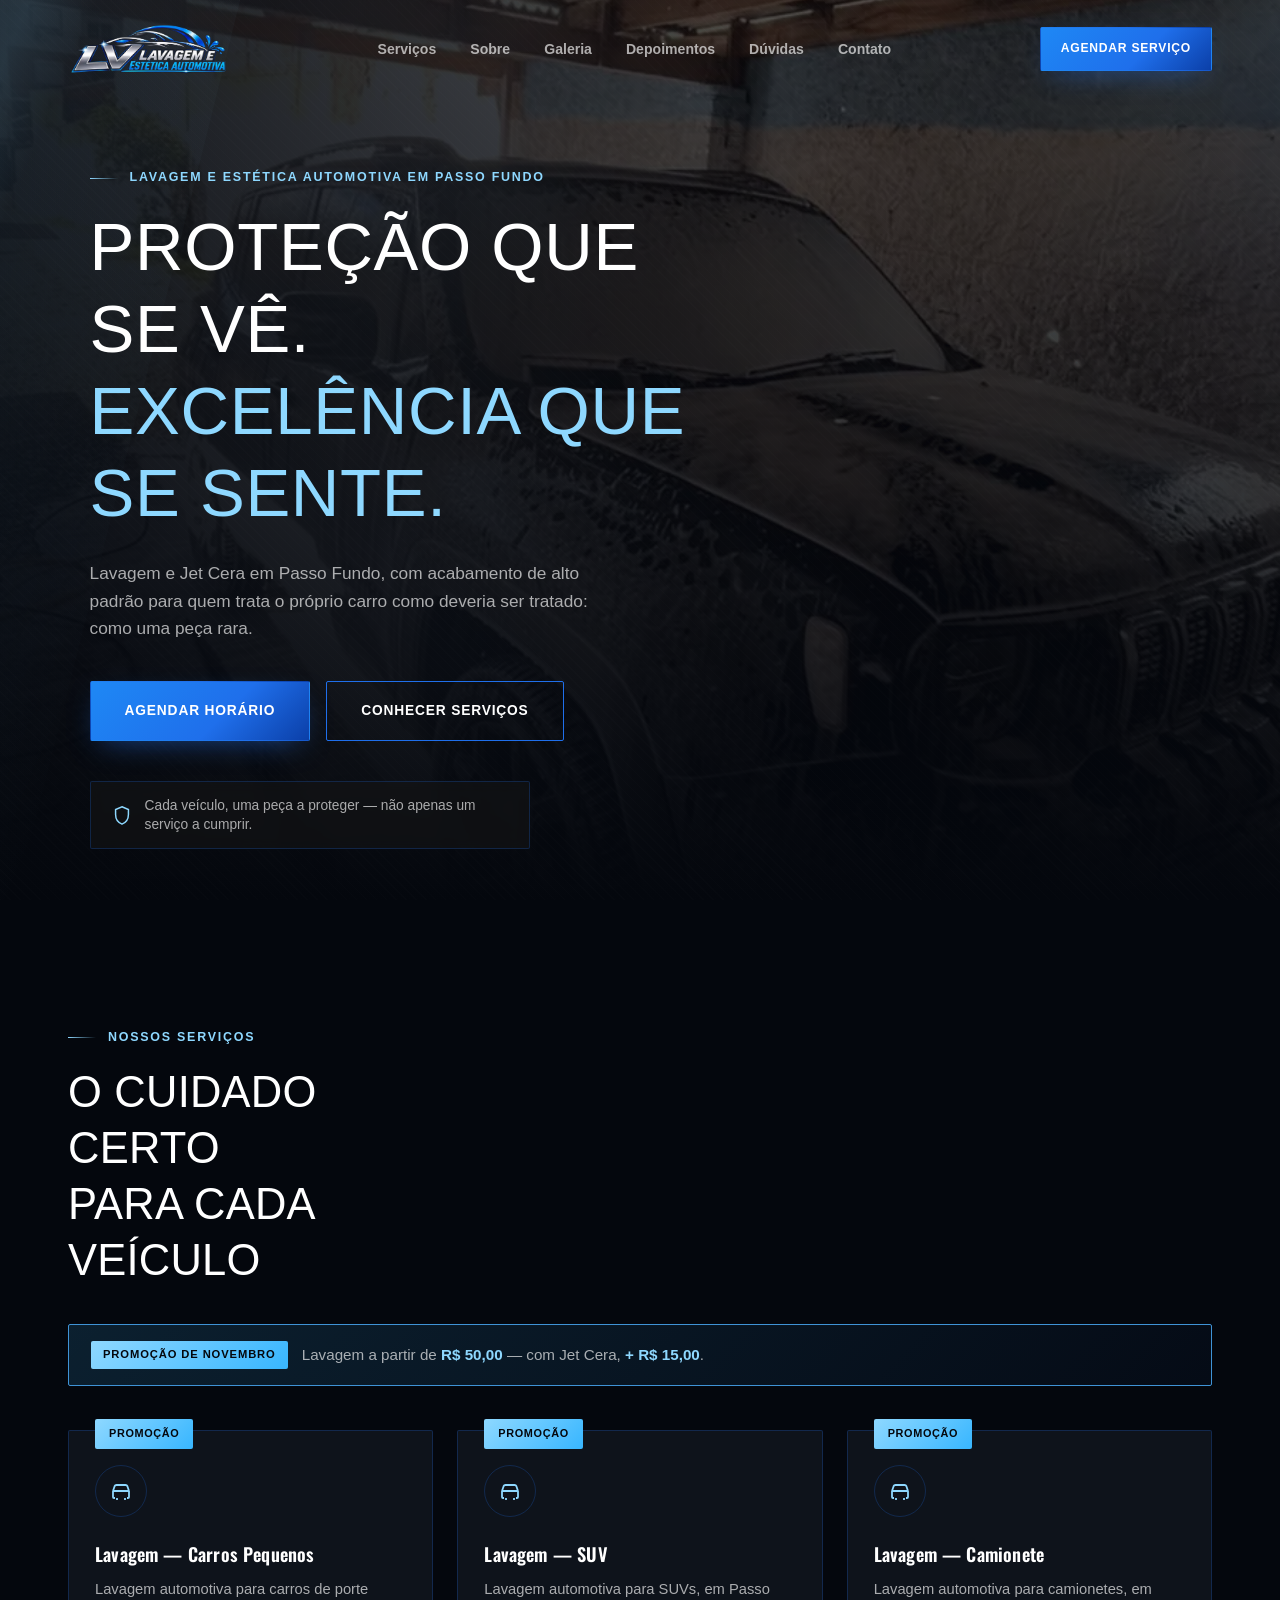
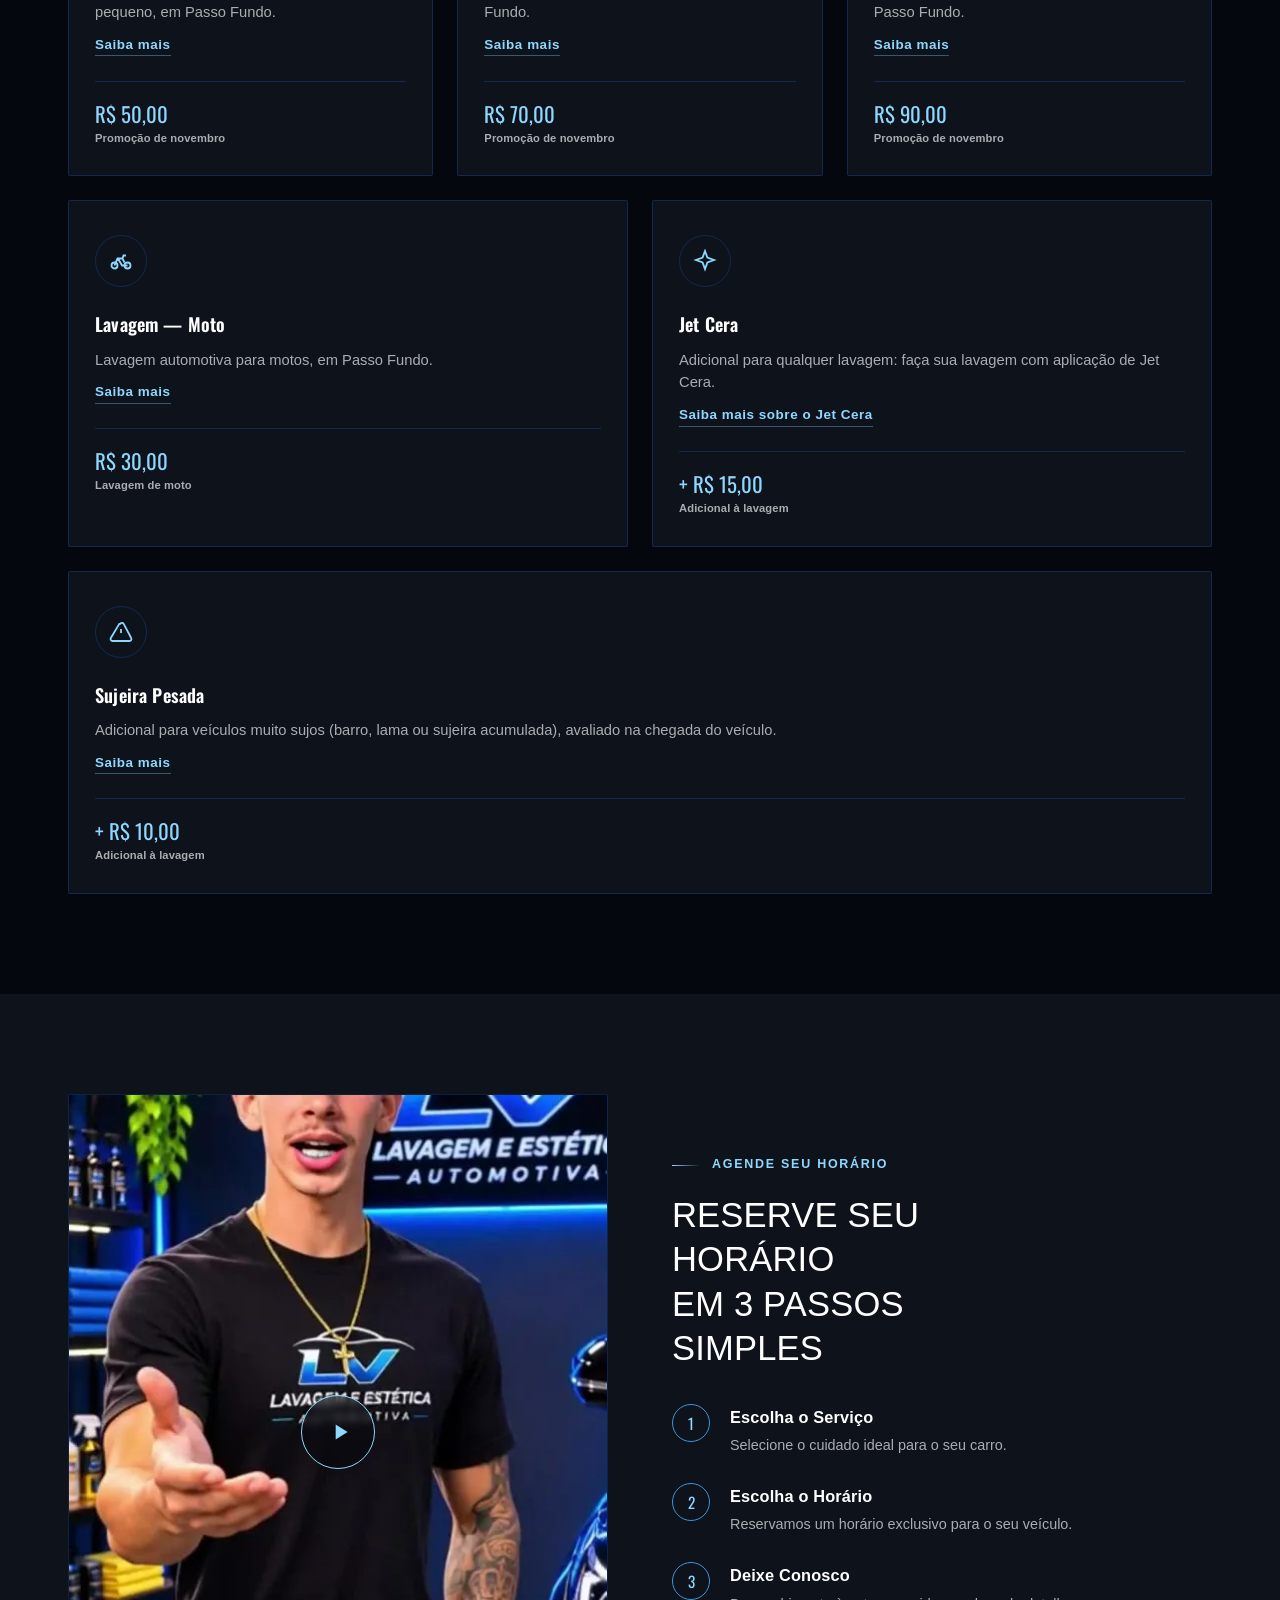
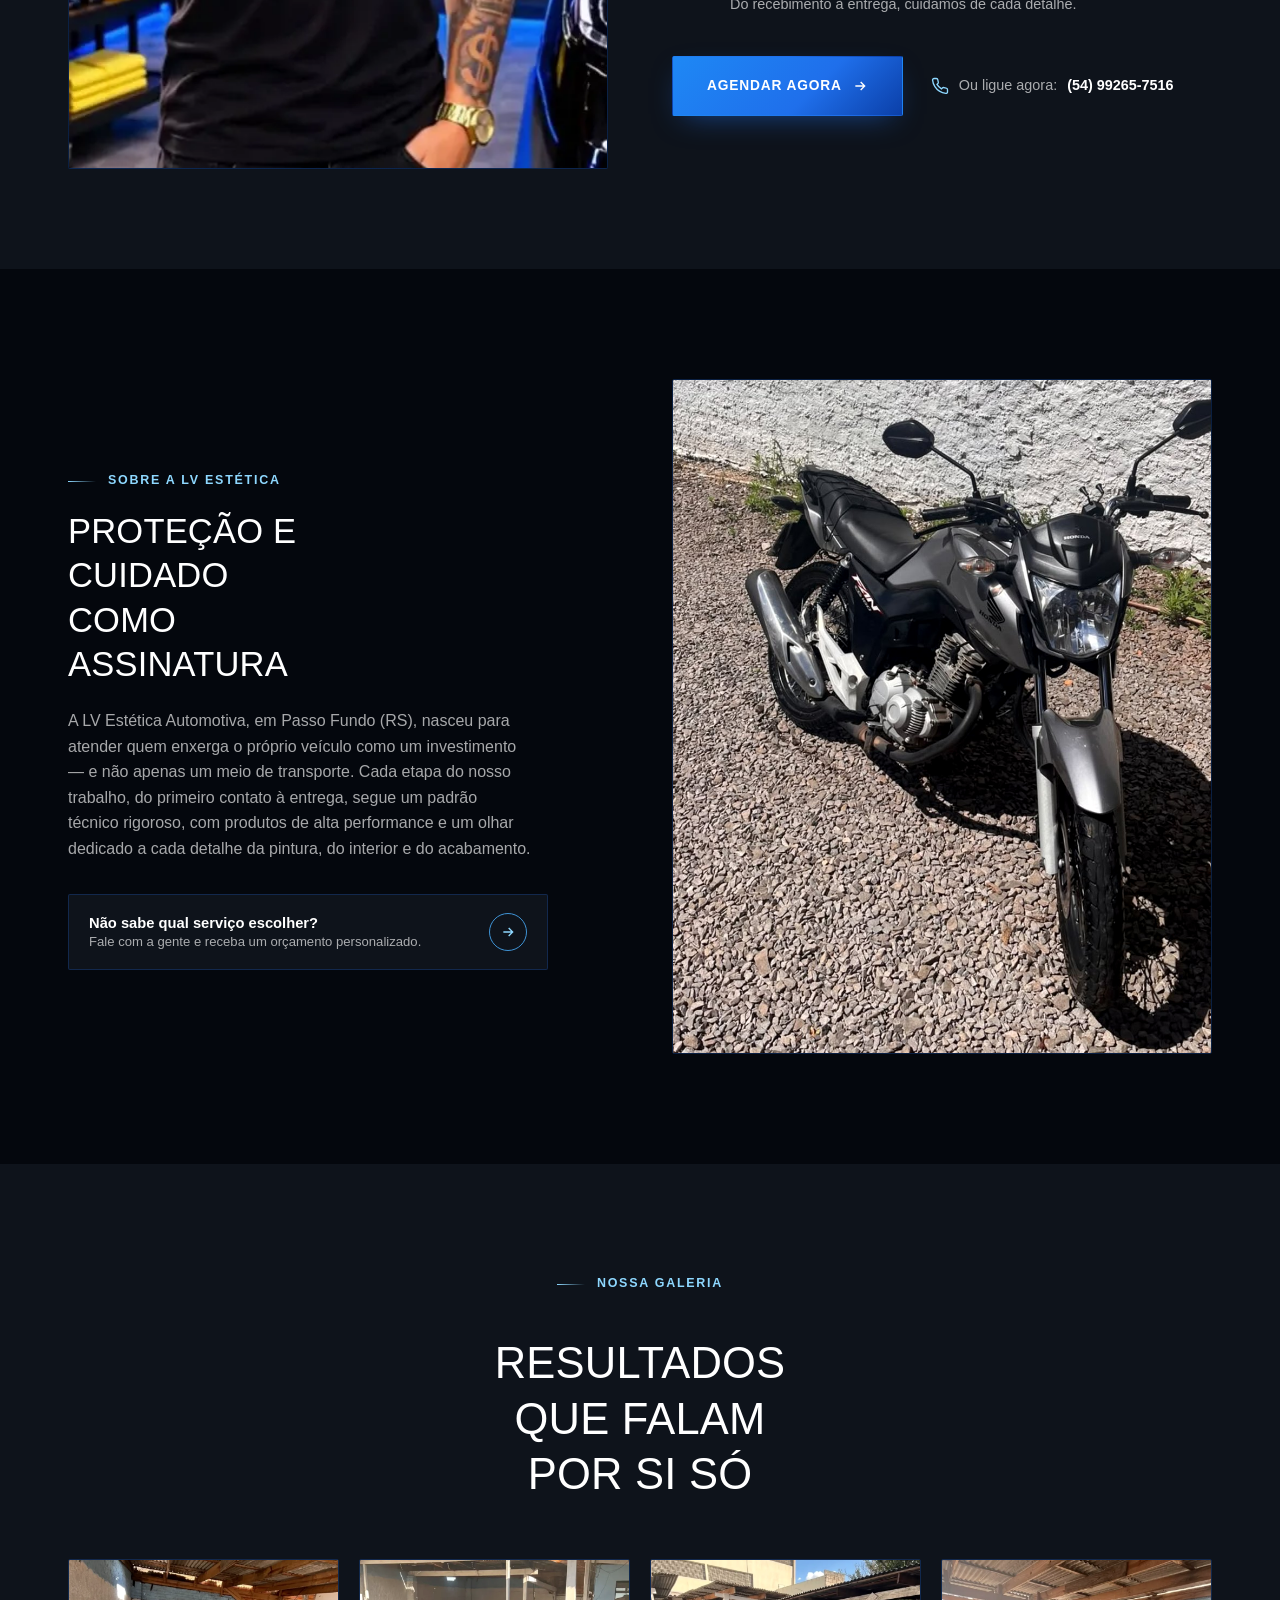
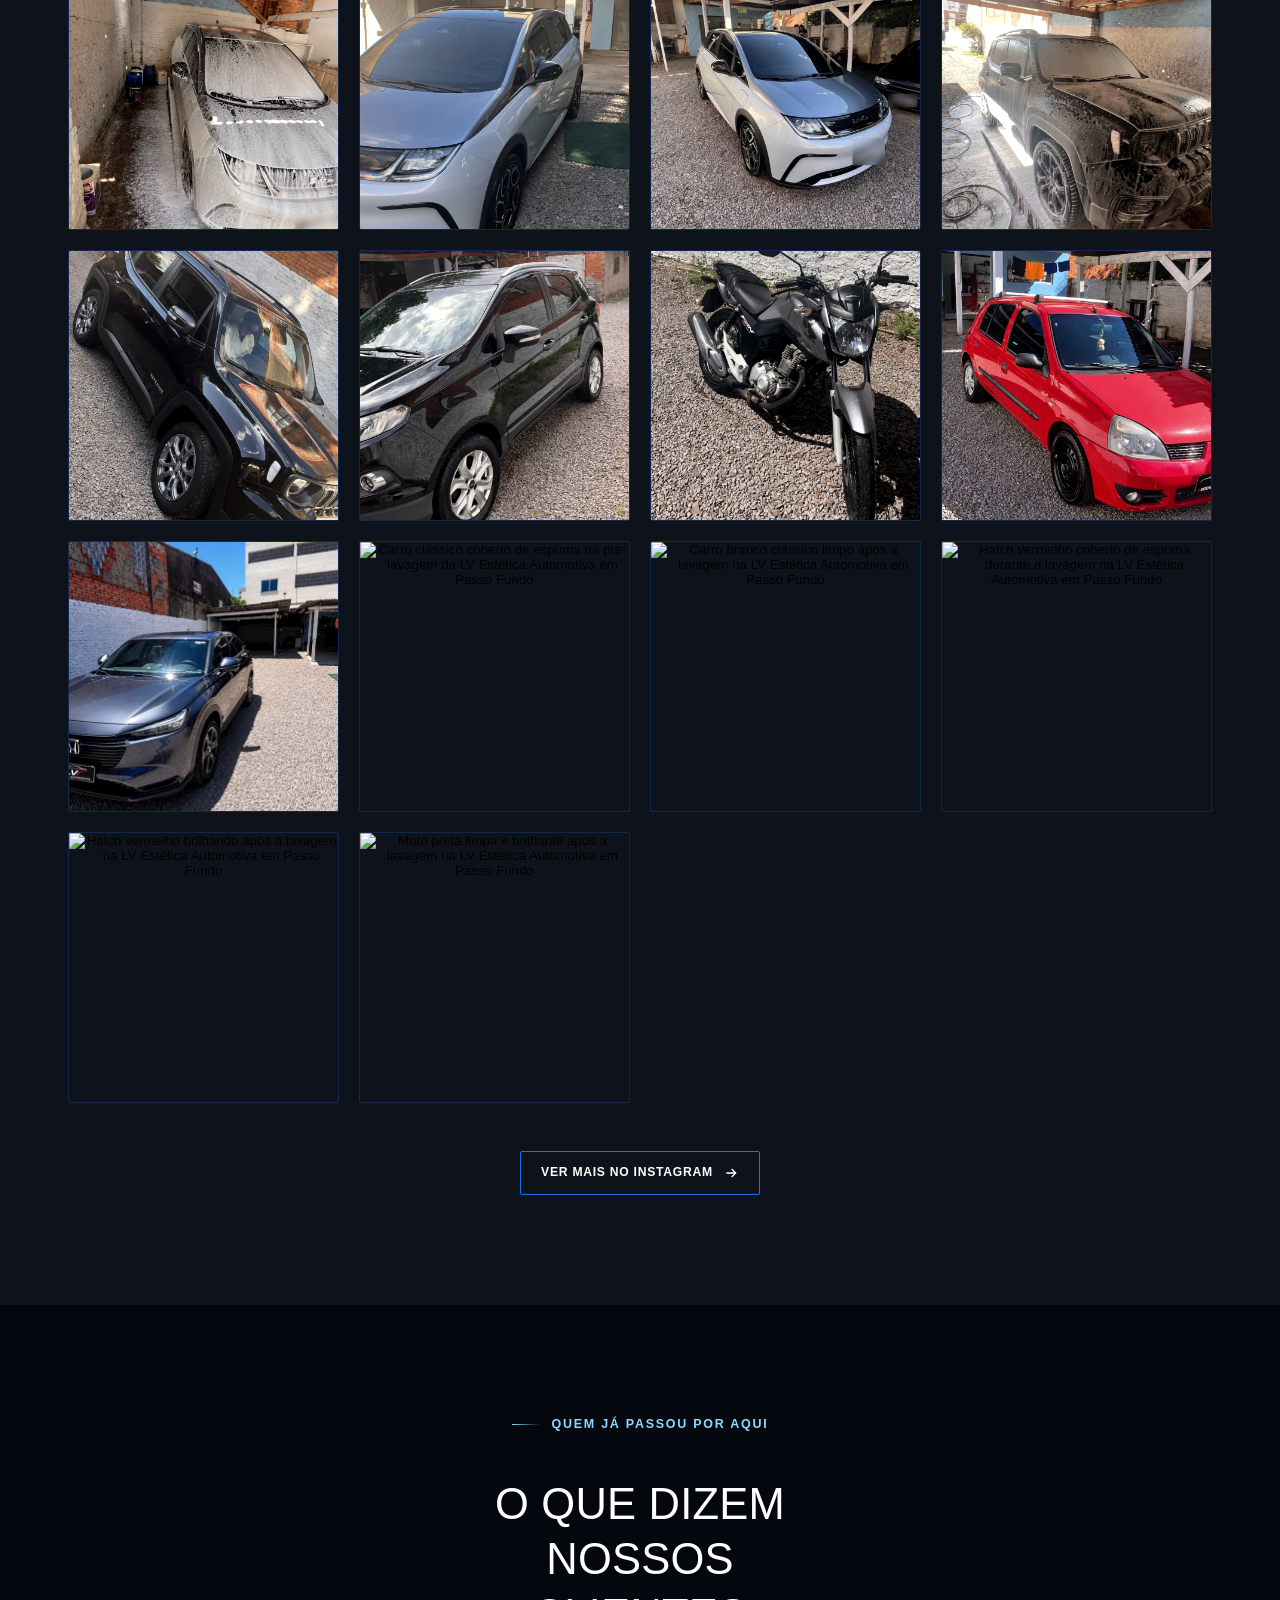
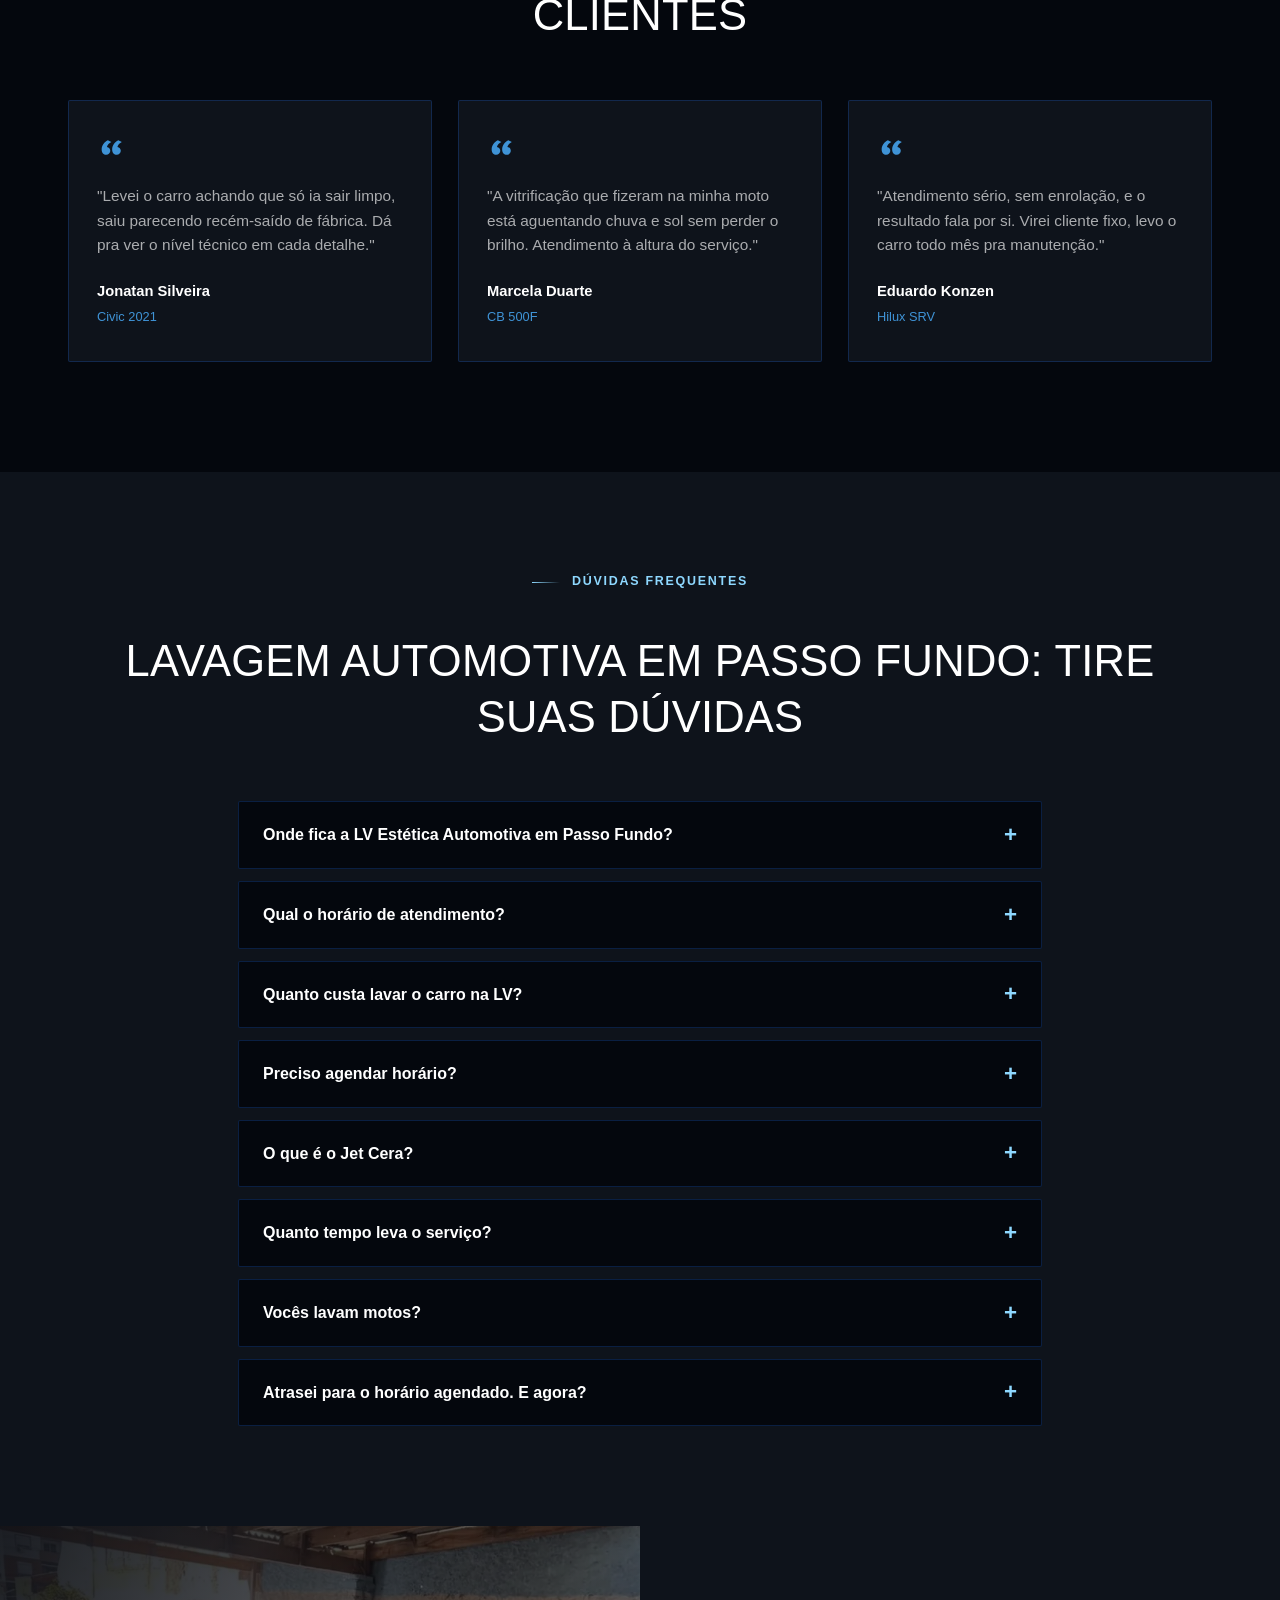
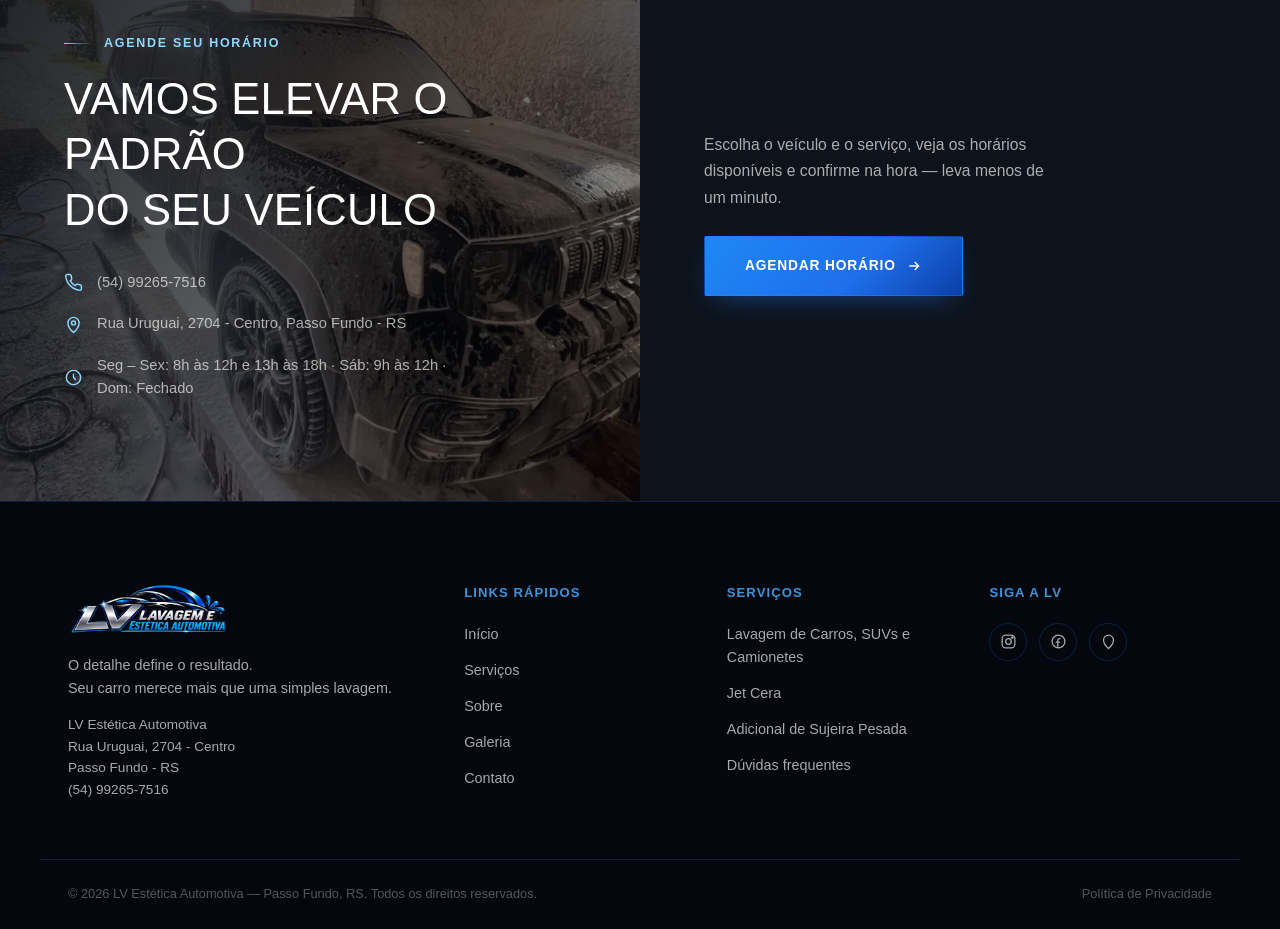
==== commit da9d018f: "Add files via upload" ====
--- a/index.html
+++ b/index.html
@@ -3,30 +3,31 @@
 <head>
 <meta charset="UTF-8">
 <meta name="viewport" content="width=device-width, initial-scale=1.0">
-<title>LV Estética Automotiva em Passo Fundo | Lavagem e Jet Cera</title>
-<meta name="description" content="Estética automotiva em Passo Fundo: lavagem de carros, SUVs, camionetes e motos e Jet Cera. Rua Uruguai, 2704. Agende online ou peça orçamento no WhatsApp.">
+<title>LV Lavagem e Estética Automotiva em Passo Fundo - RS</title>
+<meta name="description" content="Lavagem de carros, SUVs, camionetes e motos e Jet Cera em Passo Fundo - RS. A partir de R$ 30. Agende online na LV Estética Automotiva.">
 <meta name="robots" content="index, follow, max-image-preview:large">
 <meta name="author" content="LV Estética Automotiva">
 <meta name="theme-color" content="#04070D">
-<link rel="canonical" href="https://lvesteticaautomotiva.vercel.app/">
+<!-- [DOMÍNIO DO SITE] — rode ./set-domain.sh https://www.seudominio.com.br para trocar em todos os arquivos de uma vez -->
+<link rel="canonical" href="[DOMÍNIO DO SITE]/">
 
 <!-- Open Graph -->
 <meta property="og:type" content="website">
 <meta property="og:site_name" content="LV Estética Automotiva">
 <meta property="og:locale" content="pt_BR">
-<meta property="og:title" content="LV Estética Automotiva em Passo Fundo | Lavagem e Jet Cera">
-<meta property="og:description" content="Estética automotiva em Passo Fundo: lavagem de carros, SUVs, camionetes e motos e Jet Cera. Rua Uruguai, 2704. Agende online ou peça orçamento no WhatsApp.">
-<meta property="og:url" content="https://lvesteticaautomotiva.vercel.app/">
-<meta property="og:image" content="https://lvesteticaautomotiva.vercel.app/img/og-lv-estetica-automotiva.jpg">
+<meta property="og:title" content="LV Lavagem e Estética Automotiva em Passo Fundo - RS">
+<meta property="og:description" content="Lavagem de carros, SUVs e camionetes e Jet Cera em Passo Fundo - RS. Agende online na LV Estética Automotiva.">
+<meta property="og:url" content="[DOMÍNIO DO SITE]/">
+<meta property="og:image" content="[DOMÍNIO DO SITE]/img/og-lv-estetica-automotiva.jpg">
 <meta property="og:image:width" content="1200">
 <meta property="og:image:height" content="630">
 <meta property="og:image:alt" content="LV Lavagem e Estética Automotiva — Passo Fundo, RS">
 
 <!-- Twitter Card -->
 <meta name="twitter:card" content="summary_large_image">
-<meta name="twitter:title" content="LV Estética Automotiva em Passo Fundo | Lavagem e Jet Cera">
-<meta name="twitter:description" content="Estética automotiva em Passo Fundo: lavagem de carros, SUVs, camionetes e motos e Jet Cera. Rua Uruguai, 2704. Agende online ou peça orçamento no WhatsApp.">
-<meta name="twitter:image" content="https://lvesteticaautomotiva.vercel.app/img/og-lv-estetica-automotiva.jpg">
+<meta name="twitter:title" content="LV Lavagem e Estética Automotiva em Passo Fundo - RS">
+<meta name="twitter:description" content="Lavagem de carros, SUVs e camionetes e Jet Cera em Passo Fundo - RS. Agende online.">
+<meta name="twitter:image" content="[DOMÍNIO DO SITE]/img/og-lv-estetica-automotiva.jpg">
 
 <link rel="icon" type="image/png" sizes="192x192" href="favicon-lv.png">
 <link rel="apple-touch-icon" href="favicon-lv.png">
@@ -38,7 +39,6 @@
 <script>window.dataLayer=window.dataLayer||[];function gtag(){dataLayer.push(arguments);}gtag('js',new Date());gtag('config','G-XXXXXXXXXX');</script>
 -->
 
-<link rel="preload" as="image" href="img/lavagem-suv-preto-espuma-passo-fundo.webp" fetchpriority="high">
 <link rel="preconnect" href="https://fonts.googleapis.com">
 <link rel="preconnect" href="https://fonts.gstatic.com" crossorigin>
 <link href="https://fonts.googleapis.com/css2?family=Bebas+Neue&family=Oswald:wght@400;500;600;700&family=Montserrat:wght@400;500;600;700;800&display=swap" rel="stylesheet">
@@ -52,39 +52,23 @@
  "@graph": [
   {
    "@type": "WebSite",
-   "@id": "https://lvesteticaautomotiva.vercel.app/#website",
-   "url": "https://lvesteticaautomotiva.vercel.app/",
+   "@id": "[DOMÍNIO DO SITE]/#website",
+   "url": "[DOMÍNIO DO SITE]/",
    "name": "LV Estética Automotiva",
    "inLanguage": "pt-BR",
    "publisher": {
-    "@id": "https://lvesteticaautomotiva.vercel.app/#negocio"
+    "@id": "[DOMÍNIO DO SITE]/#negocio"
    }
   },
   {
    "@type": "AutoWash",
-   "@id": "https://lvesteticaautomotiva.vercel.app/#negocio",
+   "@id": "[DOMÍNIO DO SITE]/#negocio",
    "name": "LV Estética Automotiva",
    "alternateName": "LV Lavagem e Estética Automotiva",
-   "url": "https://lvesteticaautomotiva.vercel.app/",
-   "logo": "https://lvesteticaautomotiva.vercel.app/img/logo-lv.webp",
-   "image": "https://lvesteticaautomotiva.vercel.app/img/lavagem-suv-preto-espuma-passo-fundo.webp",
-   "description": "Estética automotiva em Passo Fundo, RS: lavagem de carros, SUVs, camionetes e motos e aplicação de Jet Cera.",
-   "hasMap": "https://www.google.com/maps/search/?api=1&query=Rua+Uruguai+2704+Passo+Fundo+RS",
-   "potentialAction": {
-    "@type": "ReserveAction",
-    "target": {
-     "@type": "EntryPoint",
-     "urlTemplate": "https://lvesteticaautomotiva.vercel.app/agendar.html",
-     "actionPlatform": [
-      "http://schema.org/DesktopWebPlatform",
-      "http://schema.org/MobileWebPlatform"
-     ]
-    },
-    "result": {
-     "@type": "Reservation",
-     "name": "Agendamento de lavagem"
-    }
-   },
+   "url": "[DOMÍNIO DO SITE]/",
+   "logo": "[DOMÍNIO DO SITE]/img/logo-lv.png",
+   "image": "[DOMÍNIO DO SITE]/img/og-lv-estetica-automotiva.jpg",
+   "description": "Lavagem de carros, SUVs e camionetes e aplicação de Jet Cera em Passo Fundo, RS.",
    "telephone": "+5554992657516",
    "priceRange": "R$ 30 - R$ 115",
    "address": {
@@ -221,7 +205,7 @@
       </span>
     </a>
 
-    <nav class="nav" id="nav" aria-label="Principal">
+    <nav class="nav" id="nav">
       <a href="#servicos" class="nav__link">Serviços</a>
       <a href="#sobre" class="nav__link">Sobre</a>
       <a href="#galeria" class="nav__link">Galeria</a>
@@ -238,7 +222,6 @@
   </div>
 </header>
 
-<main id="conteudo">
 <!-- ===== HERO ===== -->
 <section class="hero" id="hero">
   <div class="hero__bg">
@@ -253,12 +236,12 @@
 
   <div class="container hero__inner">
     <div class="hero__content">
-      <h1 class="eyebrow"><span class="eyebrow__line"></span>Estética Automotiva em Passo Fundo: Excelência em Cuidado Automotivo</h1>
+      <h1 class="eyebrow"><span class="eyebrow__line"></span>Lavagem e Estética Automotiva em Passo Fundo</h1>
       <p class="hero__title">
         Proteção que se vê.<br>
         <span class="text-gold">Excelência que se sente.</span>
       </p>
-      <p class="hero__subtitle">Estética automotiva em Passo Fundo: lavagem e Jet Cera com acabamento de alto padrão para quem trata o próprio carro como deveria ser tratado: como uma peça rara.</p>
+      <p class="hero__subtitle">Lavagem e Jet Cera em Passo Fundo, com acabamento de alto padrão para quem trata o próprio carro como deveria ser tratado: como uma peça rara.</p>
 
       <div class="hero__actions">
         <a href="agendar.html" class="btn btn--primary btn--lg">Agendar Horário</a>
@@ -593,6 +576,76 @@
           <span>Acabamento na entrega</span>
         </span>
       </button>
+
+      <button type="button" class="gallery-item" data-gallery-trigger
+        data-img="img/lavagem-gol-branco-espuma-passo-fundo.webp"
+        data-title="Clássico na espuma"
+        data-desc="Pré-lavagem com espuma cobrindo o carro inteiro, cuidando até dos modelos mais antigos.">
+        <img src="img/lavagem-gol-branco-espuma-passo-fundo.webp" alt="Carro clássico coberto de espuma na pré-lavagem da LV Estética Automotiva em Passo Fundo" width="900" height="1600" loading="lazy" decoding="async">
+        <span class="gallery-item__zoom">
+          <svg viewBox="0 0 24 24" fill="none" stroke="currentColor" stroke-width="1.8"><circle cx="11" cy="11" r="7"/><path d="M21 21l-4.3-4.3"/><path d="M11 8v6M8 11h6"/></svg>
+        </span>
+        <span class="gallery-item__label">
+          <strong>Clássico na espuma</strong>
+          <span>Cuidado com clássicos</span>
+        </span>
+      </button>
+
+      <button type="button" class="gallery-item" data-gallery-trigger
+        data-img="img/lavagem-gol-branco-passo-fundo.webp"
+        data-title="Branco renovado"
+        data-desc="Pintura branca limpa e com aparência renovada depois da lavagem completa.">
+        <img src="img/lavagem-gol-branco-passo-fundo.webp" alt="Carro branco clássico limpo após a lavagem na LV Estética Automotiva em Passo Fundo" width="900" height="1600" loading="lazy" decoding="async">
+        <span class="gallery-item__zoom">
+          <svg viewBox="0 0 24 24" fill="none" stroke="currentColor" stroke-width="1.8"><circle cx="11" cy="11" r="7"/><path d="M21 21l-4.3-4.3"/><path d="M11 8v6M8 11h6"/></svg>
+        </span>
+        <span class="gallery-item__label">
+          <strong>Branco renovado</strong>
+          <span>Pintura limpa e uniforme</span>
+        </span>
+      </button>
+
+      <button type="button" class="gallery-item" data-gallery-trigger
+        data-img="img/lavagem-argo-vermelho-espuma-passo-fundo.webp"
+        data-title="Vermelho na espuma"
+        data-desc="Espuma ativa sobre a pintura vermelha para soltar a sujeira sem agredir a lataria.">
+        <img src="img/lavagem-argo-vermelho-espuma-passo-fundo.webp" alt="Hatch vermelho coberto de espuma durante a lavagem na LV Estética Automotiva em Passo Fundo" width="900" height="1600" loading="lazy" decoding="async">
+        <span class="gallery-item__zoom">
+          <svg viewBox="0 0 24 24" fill="none" stroke="currentColor" stroke-width="1.8"><circle cx="11" cy="11" r="7"/><path d="M21 21l-4.3-4.3"/><path d="M11 8v6M8 11h6"/></svg>
+        </span>
+        <span class="gallery-item__label">
+          <strong>Vermelho na espuma</strong>
+          <span>Lavagem segura</span>
+        </span>
+      </button>
+
+      <button type="button" class="gallery-item" data-gallery-trigger
+        data-img="img/lavagem-argo-vermelho-brilho-passo-fundo.webp"
+        data-title="Vermelho com brilho"
+        data-desc="Hatch vermelho entregue limpo, com a pintura brilhando e pneus finalizados.">
+        <img src="img/lavagem-argo-vermelho-brilho-passo-fundo.webp" alt="Hatch vermelho brilhando após a lavagem na LV Estética Automotiva em Passo Fundo" width="900" height="1600" loading="lazy" decoding="async">
+        <span class="gallery-item__zoom">
+          <svg viewBox="0 0 24 24" fill="none" stroke="currentColor" stroke-width="1.8"><circle cx="11" cy="11" r="7"/><path d="M21 21l-4.3-4.3"/><path d="M11 8v6M8 11h6"/></svg>
+        </span>
+        <span class="gallery-item__label">
+          <strong>Vermelho com brilho</strong>
+          <span>Brilho na entrega</span>
+        </span>
+      </button>
+
+      <button type="button" class="gallery-item" data-gallery-trigger
+        data-img="img/lavagem-moto-preta-passo-fundo.webp"
+        data-title="Moto preta"
+        data-desc="Moto preta com carenagem e rodas limpas, pronta para rodar.">
+        <img src="img/lavagem-moto-preta-passo-fundo.webp" alt="Moto preta limpa e brilhante após a lavagem na LV Estética Automotiva em Passo Fundo" width="900" height="1600" loading="lazy" decoding="async">
+        <span class="gallery-item__zoom">
+          <svg viewBox="0 0 24 24" fill="none" stroke="currentColor" stroke-width="1.8"><circle cx="11" cy="11" r="7"/><path d="M21 21l-4.3-4.3"/><path d="M11 8v6M8 11h6"/></svg>
+        </span>
+        <span class="gallery-item__label">
+          <strong>Moto preta</strong>
+          <span>Detalhe em cada peça</span>
+        </span>
+      </button>
     </div>
 
     <div class="gallery__cta">
@@ -647,11 +700,9 @@
   <div class="container">
     <div class="section-head section-head--center">
       <span class="eyebrow eyebrow--light"><span class="eyebrow__line"></span>Dúvidas frequentes</span>
-      <h2 class="section-title section-title--light" style="max-width:none">Estética automotiva em Passo Fundo: tire suas dúvidas</h2>
+      <h2 class="section-title section-title--light" style="max-width:none">Lavagem automotiva em Passo Fundo: tire suas dúvidas</h2>
     </div>
     <div class="faq__list">
-      <details class="faq__item"><summary>Quais serviços a LV Estética Automotiva oferece em Passo Fundo?</summary>
-        <p>Lavagem de carros pequenos, SUVs, camionetes e motos, com a opção de Jet Cera para realçar o brilho e o adicional de sujeira pesada quando o veículo chega muito sujo. <a href="lavagem-automotiva-passo-fundo.html">Veja valores e como funciona</a>.</p></details>
       <details class="faq__item"><summary>Onde fica a LV Estética Automotiva em Passo Fundo?</summary>
         <p>Estamos na Rua Uruguai, 2704 - Centro, Passo Fundo - RS. <a href="https://www.google.com/maps/search/?api=1&amp;query=Rua+Uruguai+2704+Passo+Fundo+RS" target="_blank" rel="noopener">Ver no Google Maps</a>.</p></details>
       <details class="faq__item"><summary>Qual o horário de atendimento?</summary>
@@ -707,7 +758,6 @@
     </div>
   </div>
 </section>
-</main>
 
 <!-- ===== FOOTER ===== -->
 <footer class="footer">
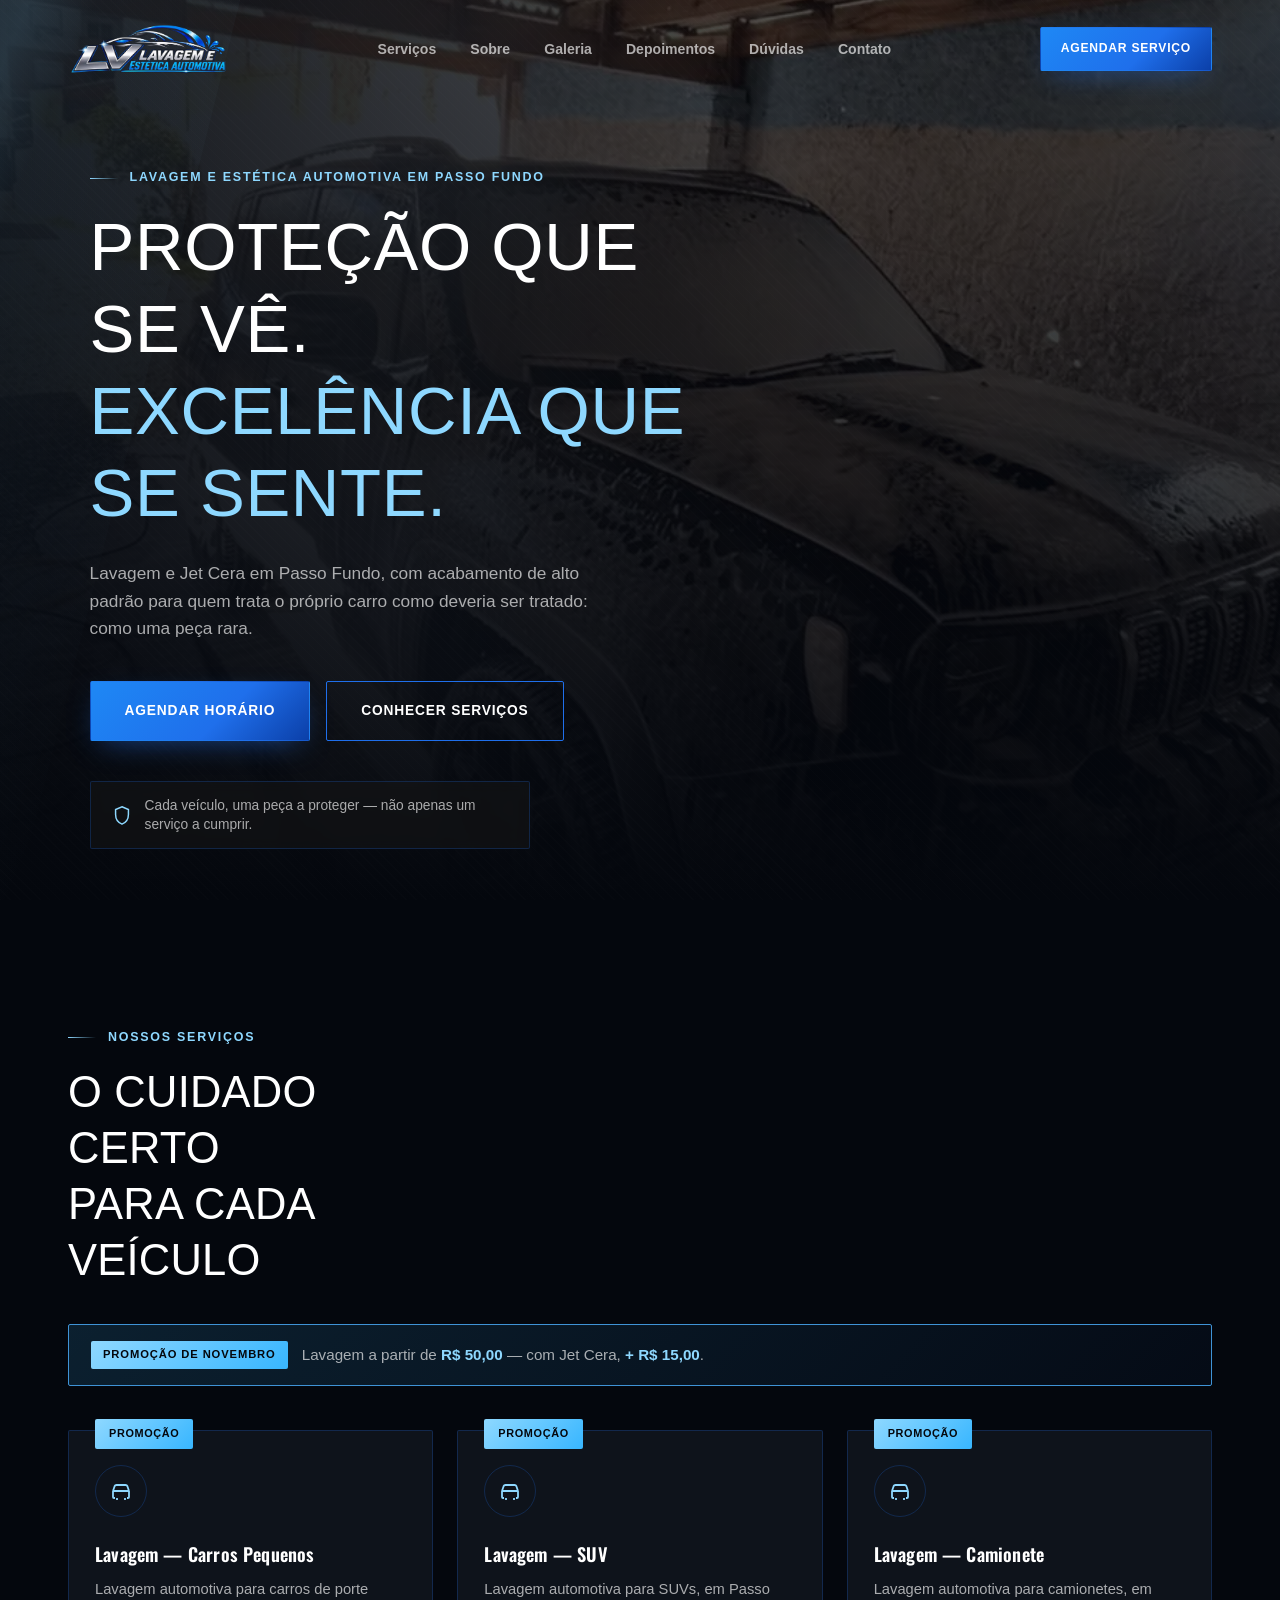
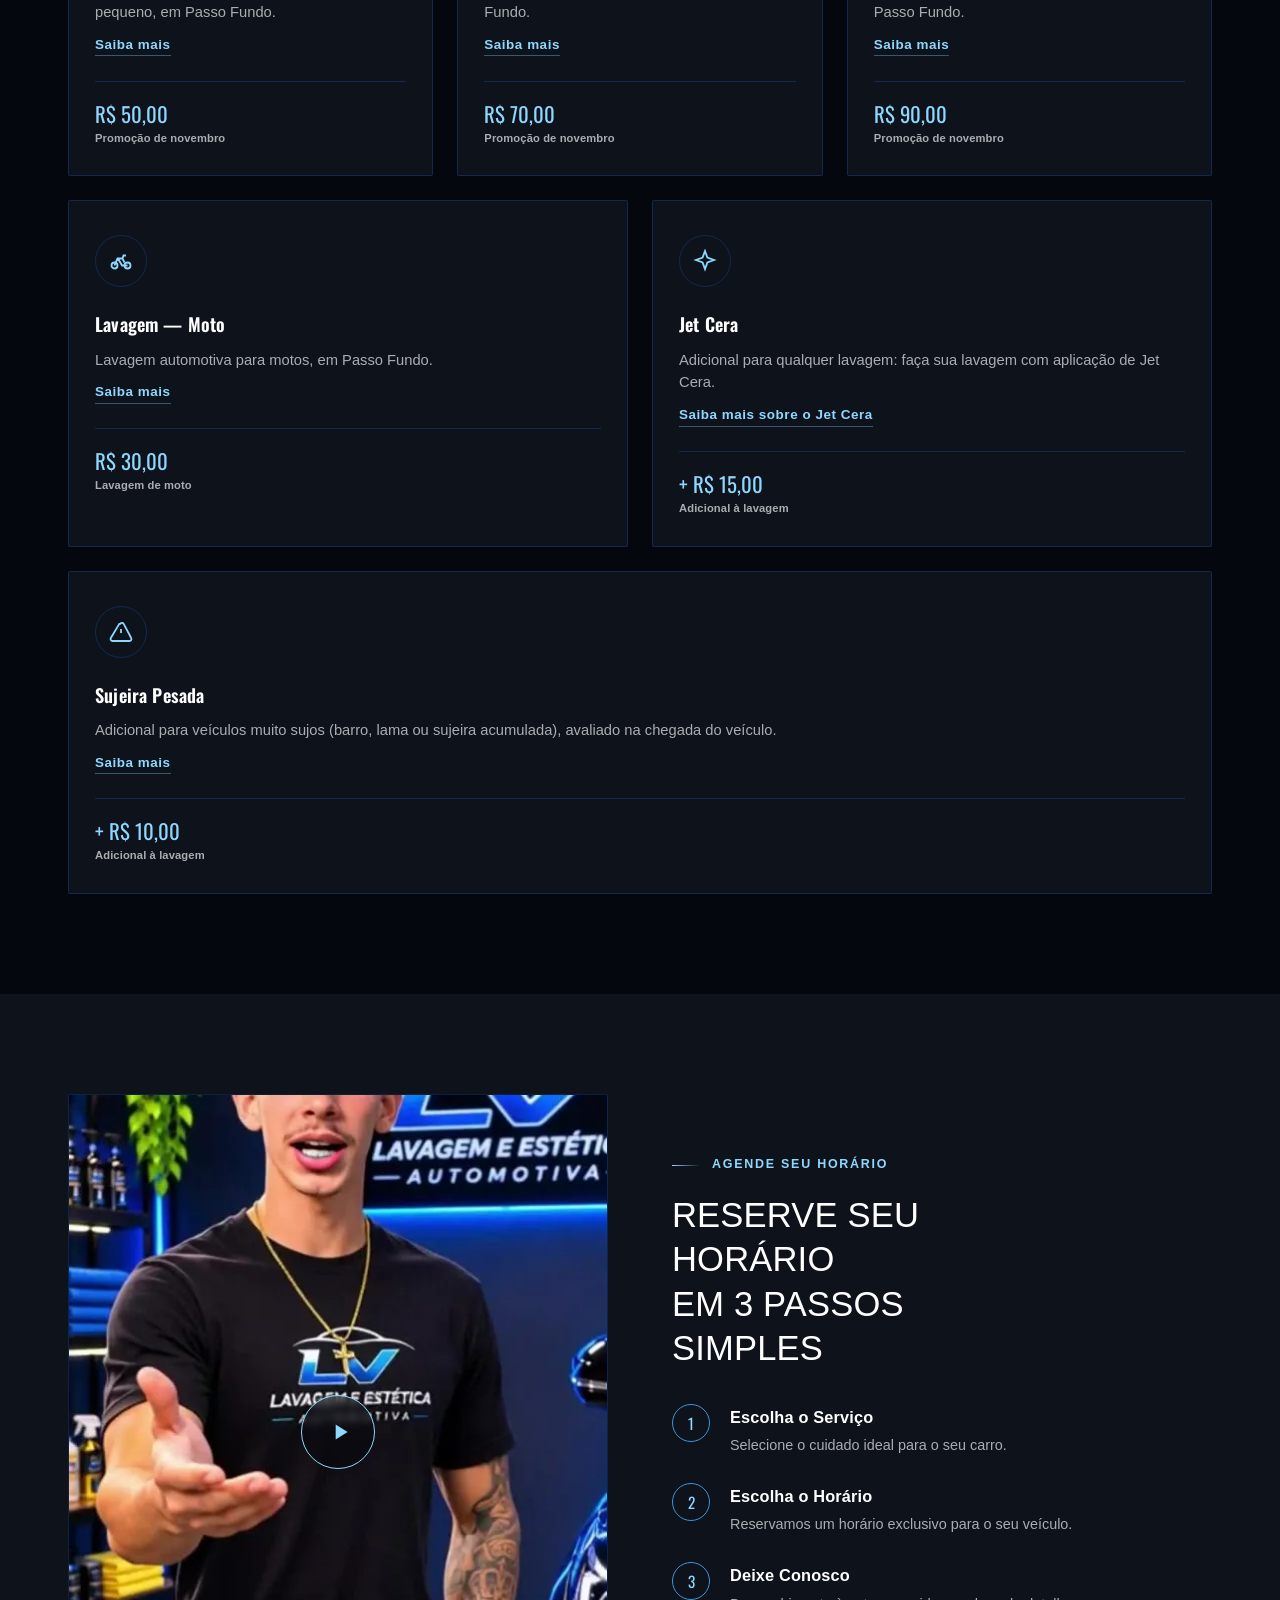
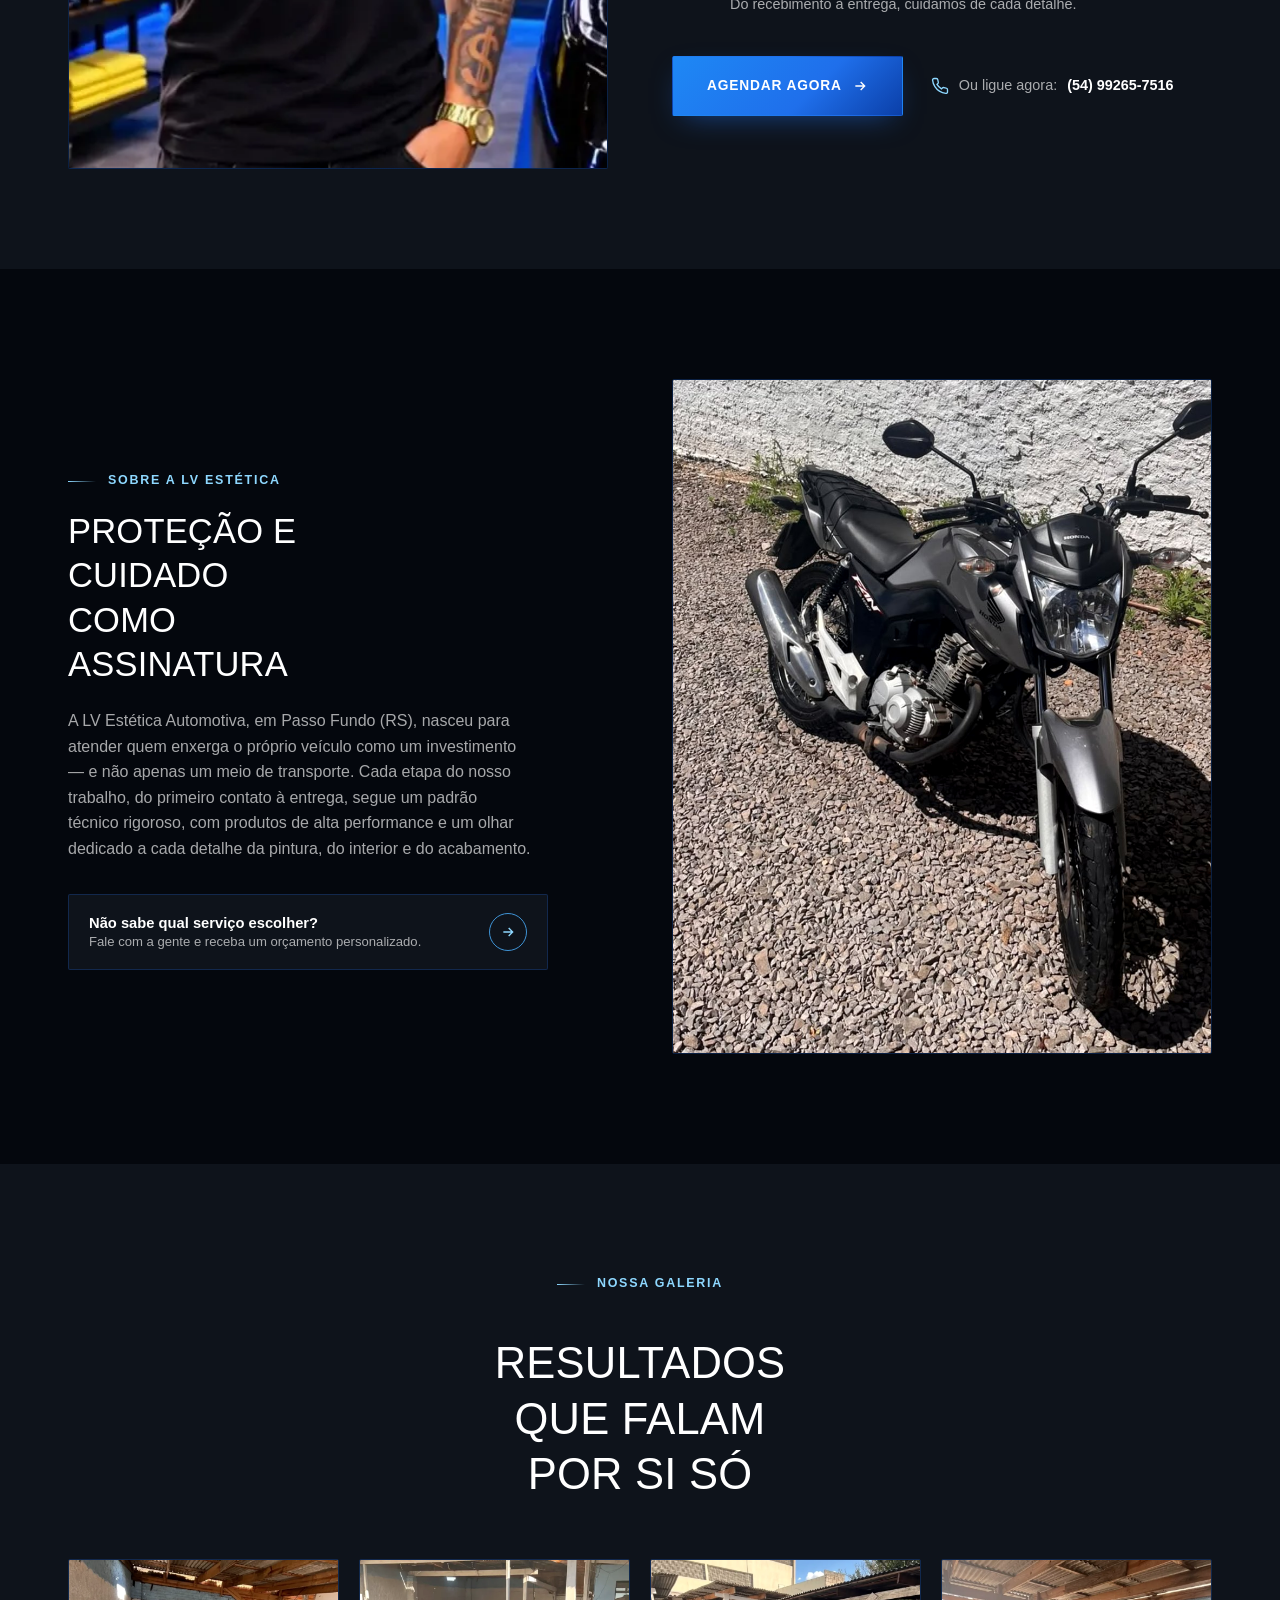
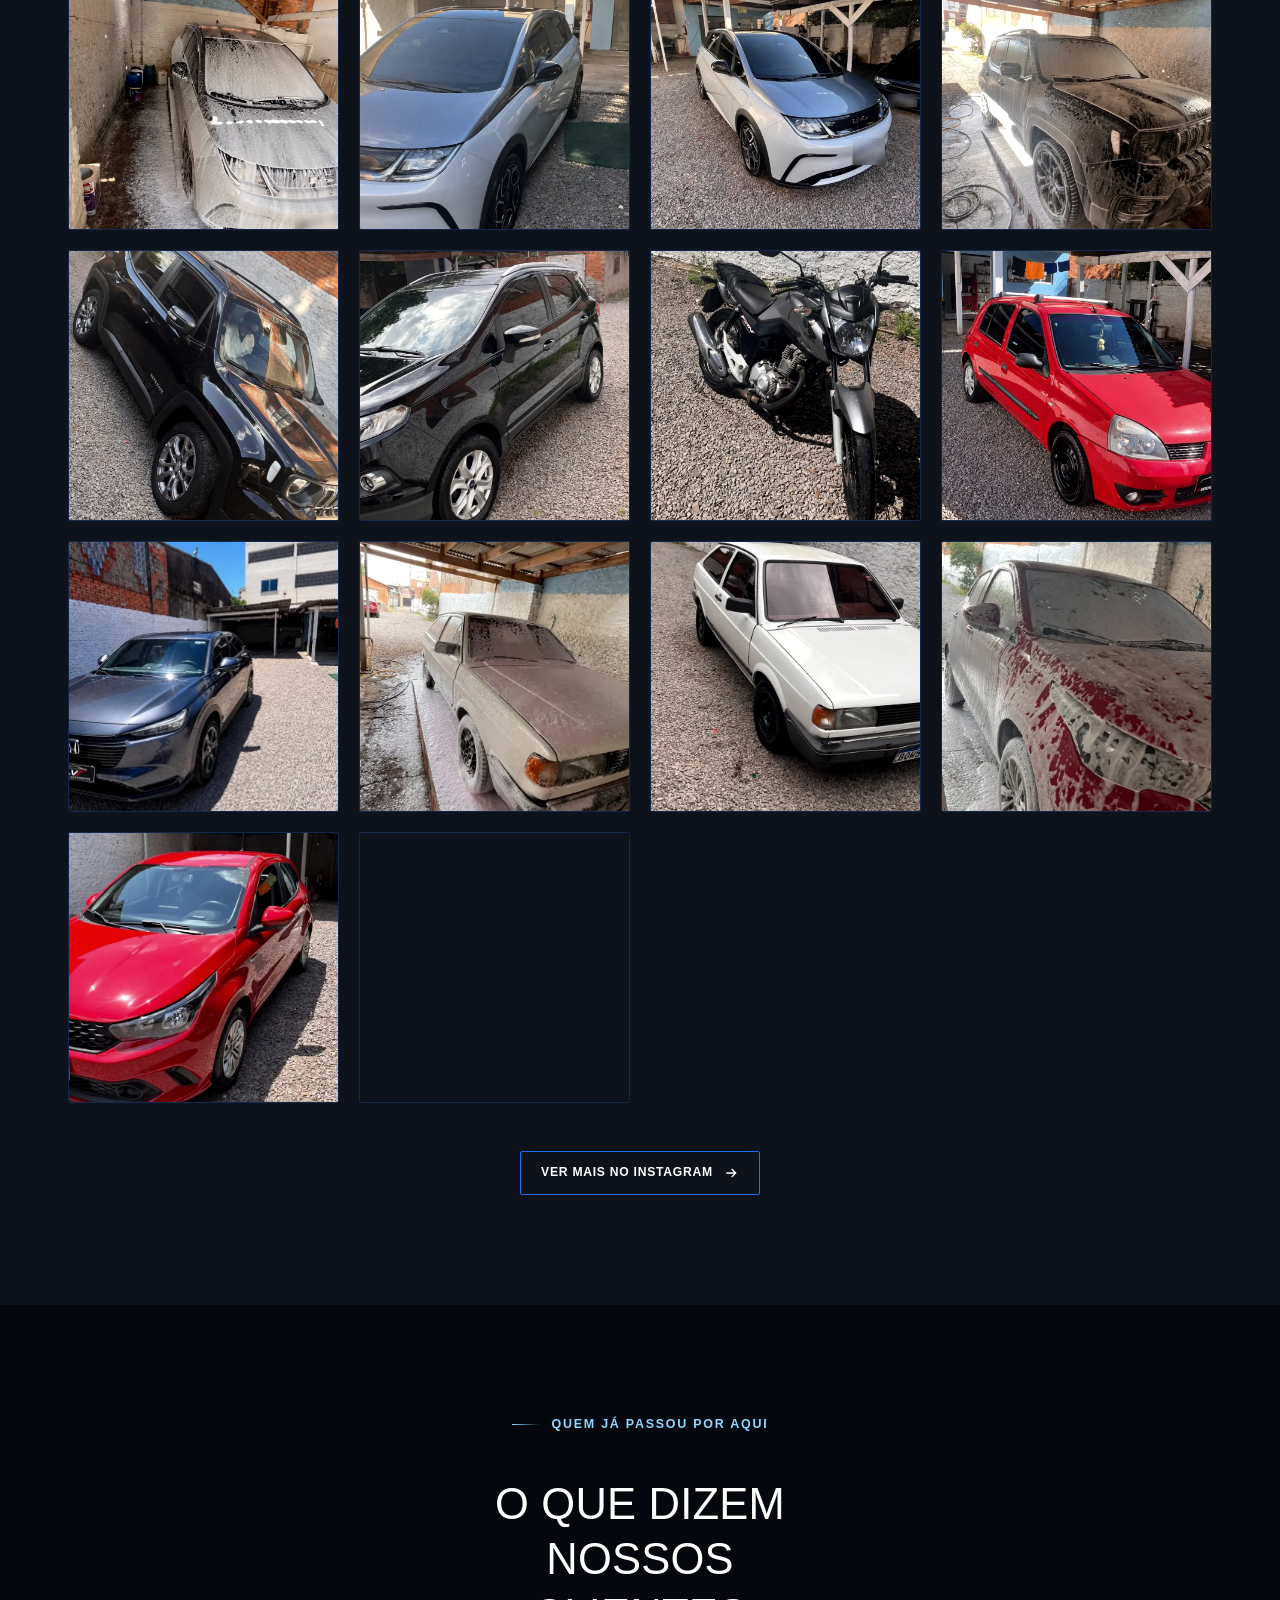
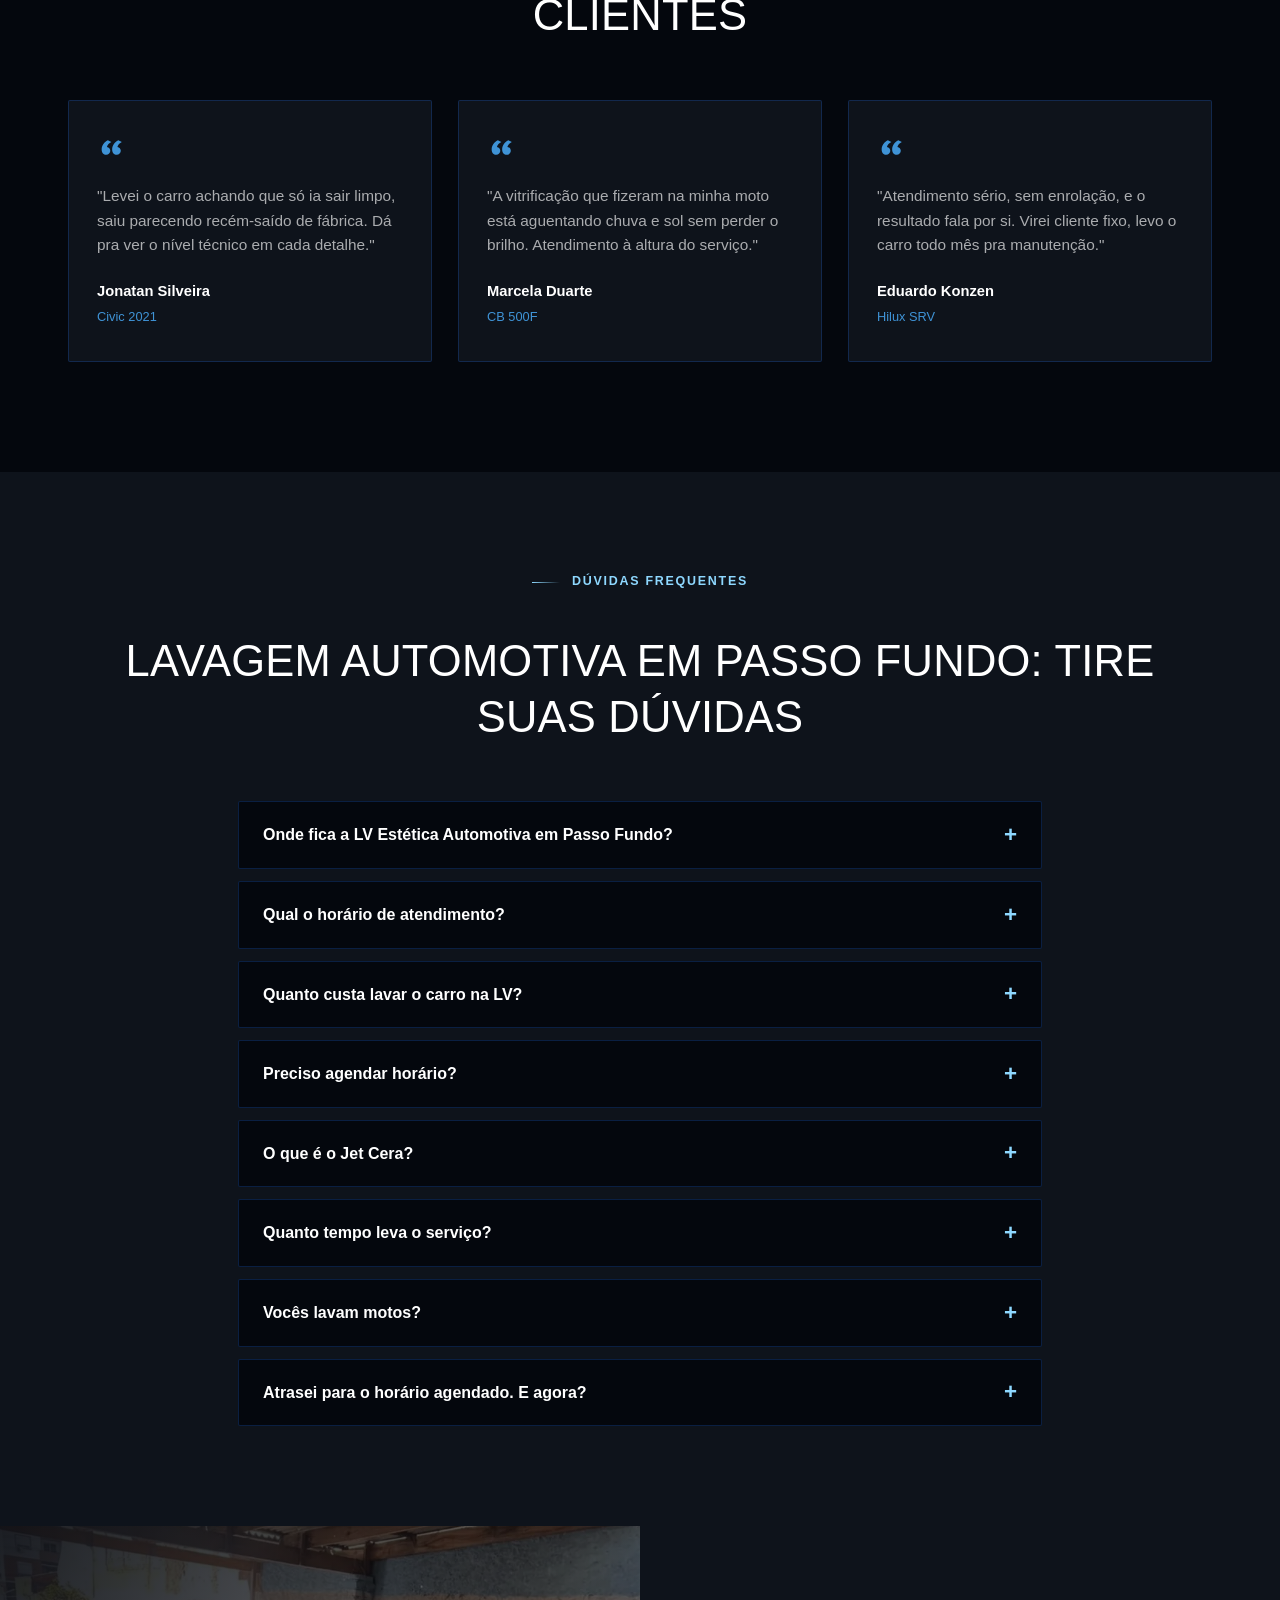
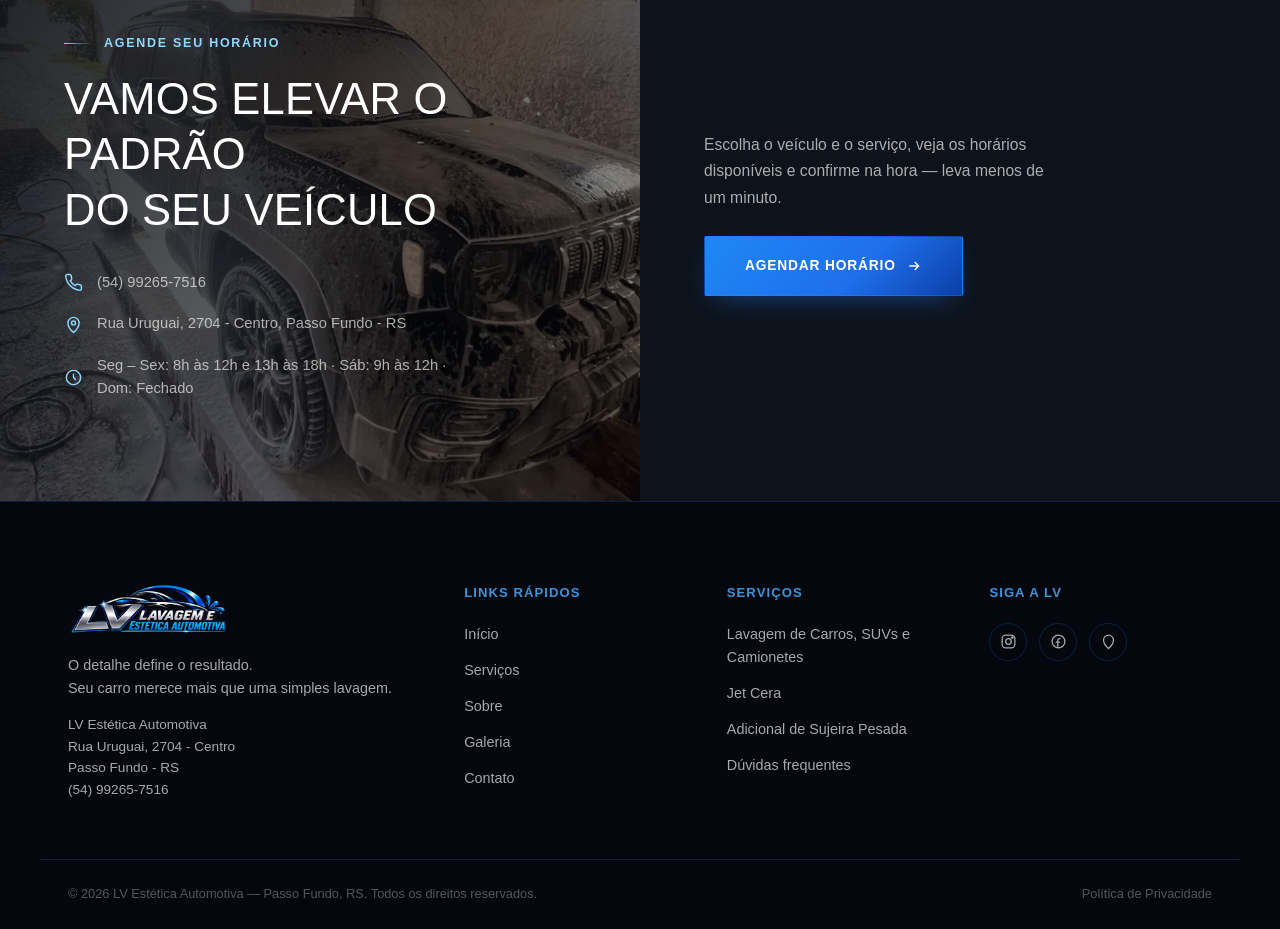
==== commit 9accfac9: "Add files via upload" ====
--- a/index.html
+++ b/index.html
@@ -578,10 +578,9 @@
       </button>
 
       <button type="button" class="gallery-item" data-gallery-trigger
-        data-img="img/lavagem-gol-branco-espuma-passo-fundo.webp"
         data-title="Clássico na espuma"
         data-desc="Pré-lavagem com espuma cobrindo o carro inteiro, cuidando até dos modelos mais antigos.">
-        <img src="img/lavagem-gol-branco-espuma-passo-fundo.webp" alt="Carro clássico coberto de espuma na pré-lavagem da LV Estética Automotiva em Passo Fundo" width="900" height="1600" loading="lazy" decoding="async">
+        <img src="[data-uri]" alt="Carro clássico coberto de espuma na pré-lavagem da LV Estética Automotiva em Passo Fundo" width="900" height="1600" loading="lazy" decoding="async">
         <span class="gallery-item__zoom">
           <svg viewBox="0 0 24 24" fill="none" stroke="currentColor" stroke-width="1.8"><circle cx="11" cy="11" r="7"/><path d="M21 21l-4.3-4.3"/><path d="M11 8v6M8 11h6"/></svg>
         </span>
@@ -592,10 +591,9 @@
       </button>
 
       <button type="button" class="gallery-item" data-gallery-trigger
-        data-img="img/lavagem-gol-branco-passo-fundo.webp"
         data-title="Branco renovado"
         data-desc="Pintura branca limpa e com aparência renovada depois da lavagem completa.">
-        <img src="img/lavagem-gol-branco-passo-fundo.webp" alt="Carro branco clássico limpo após a lavagem na LV Estética Automotiva em Passo Fundo" width="900" height="1600" loading="lazy" decoding="async">
+        <img src="[data-uri]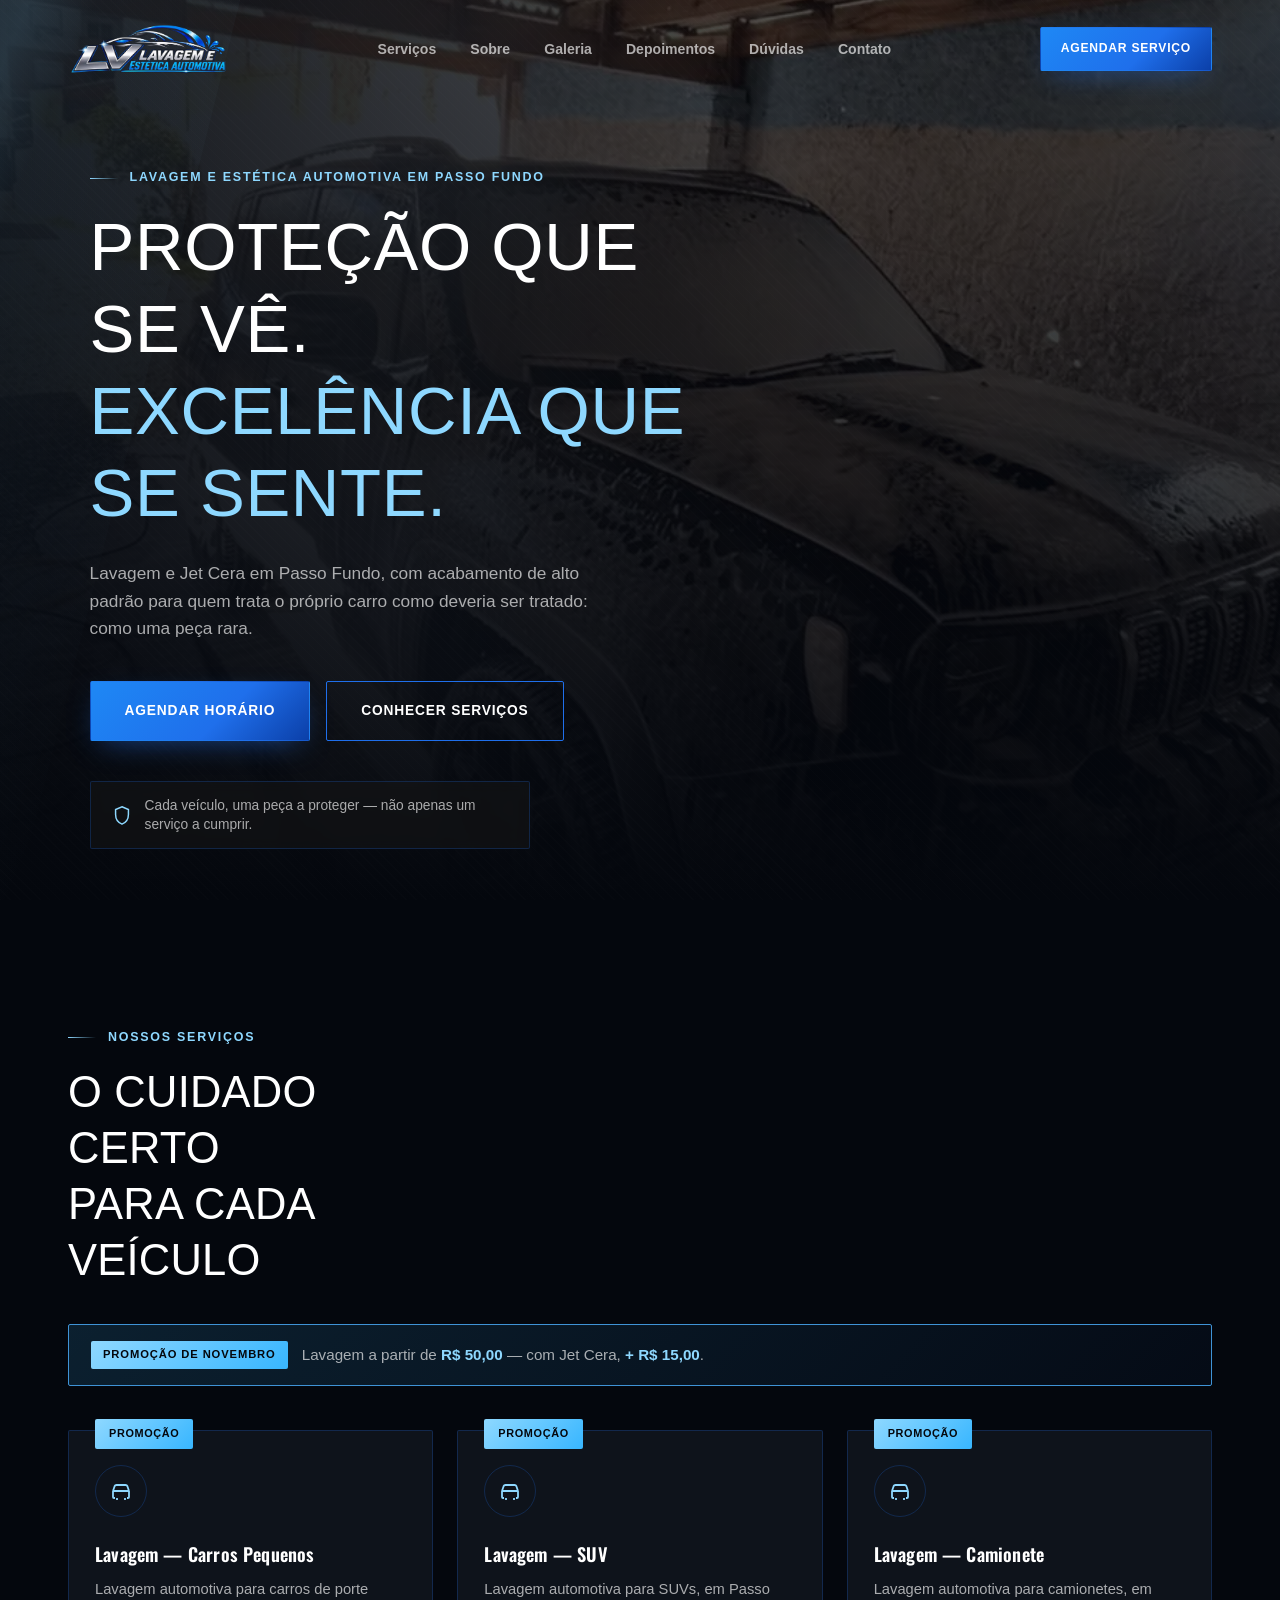
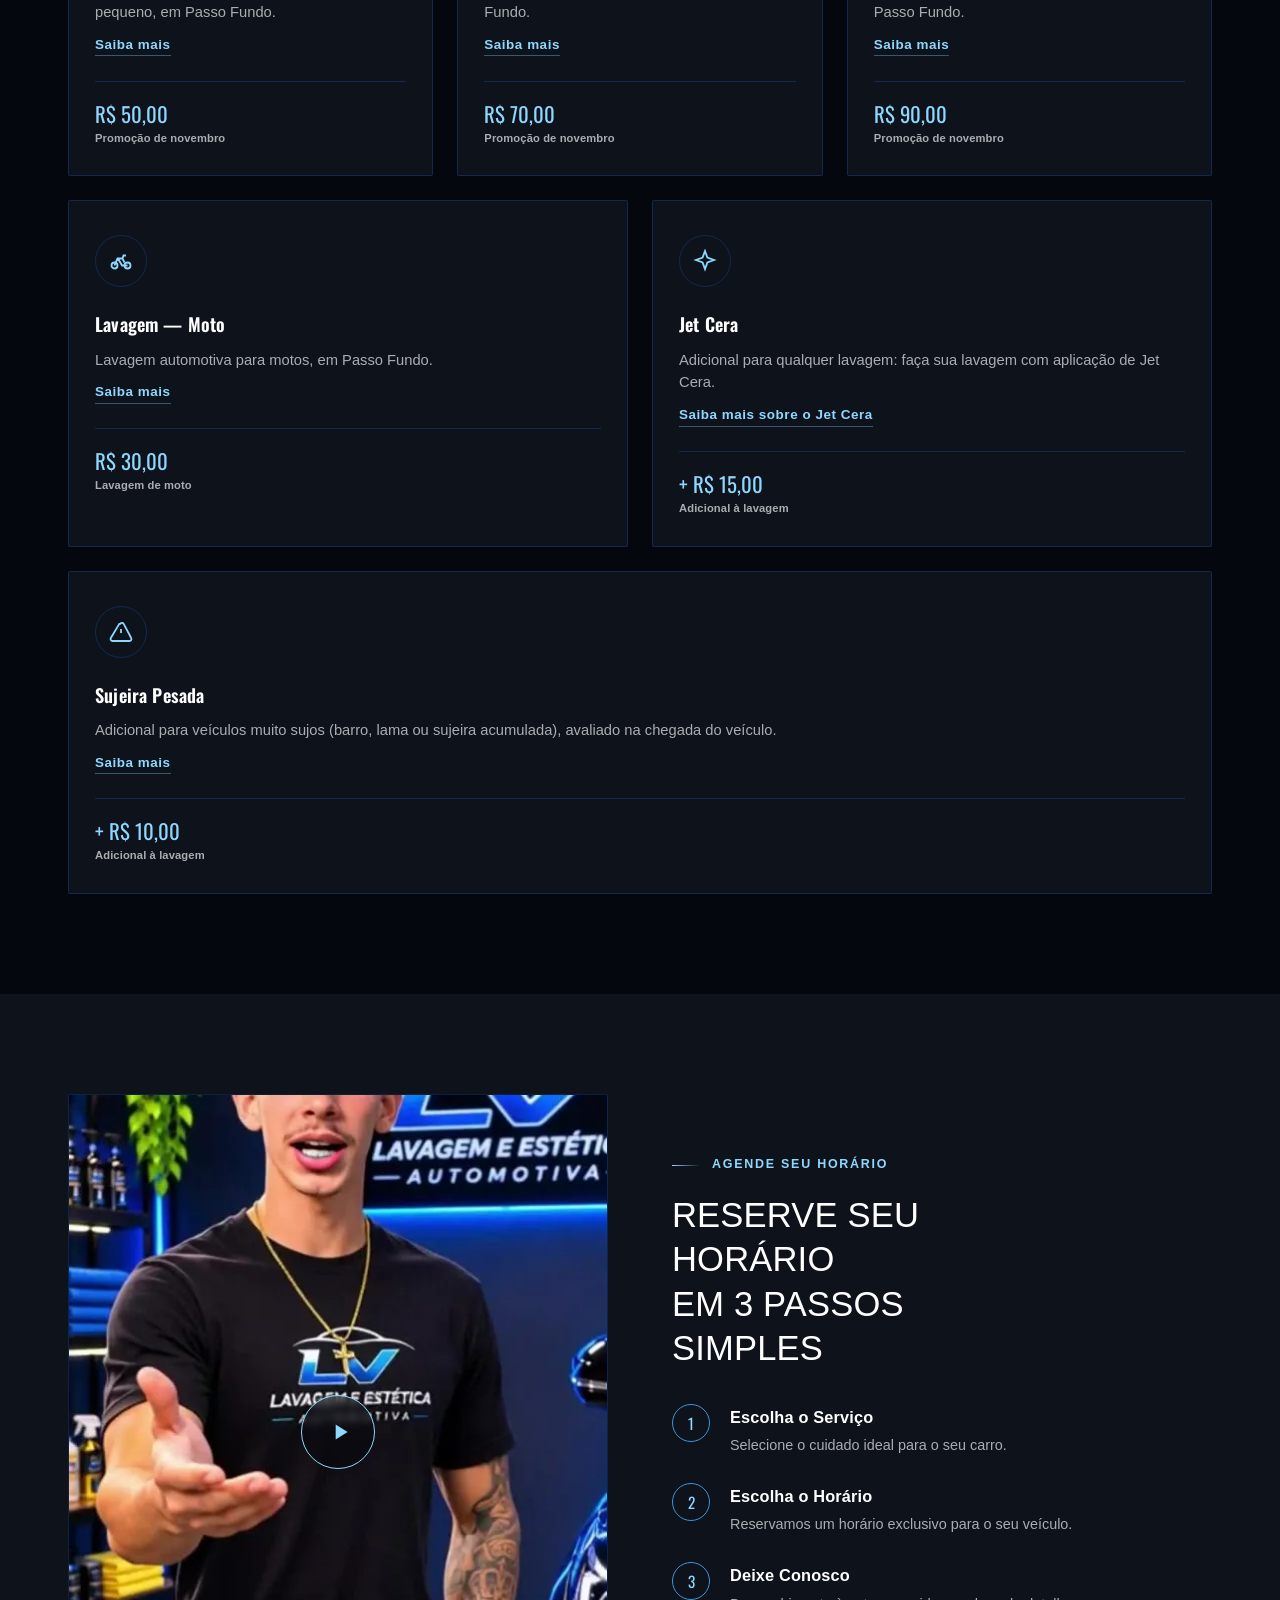
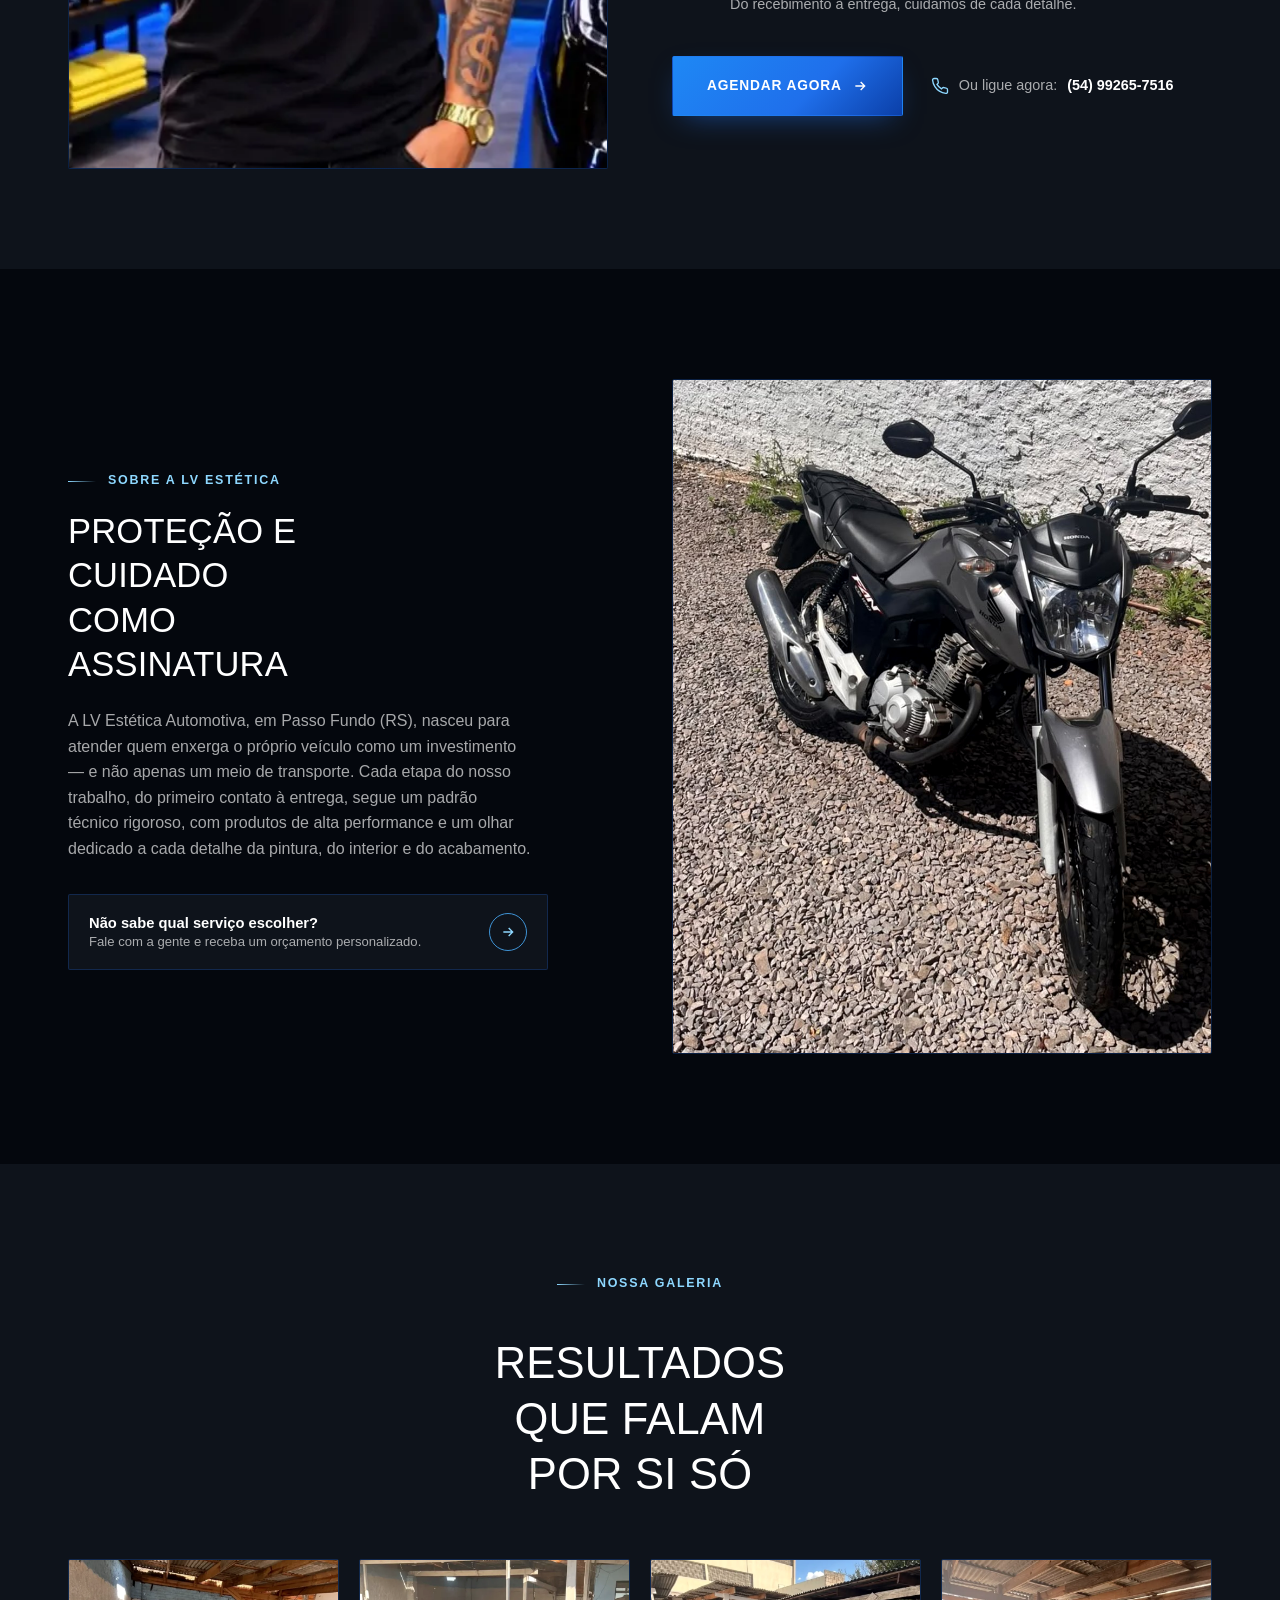
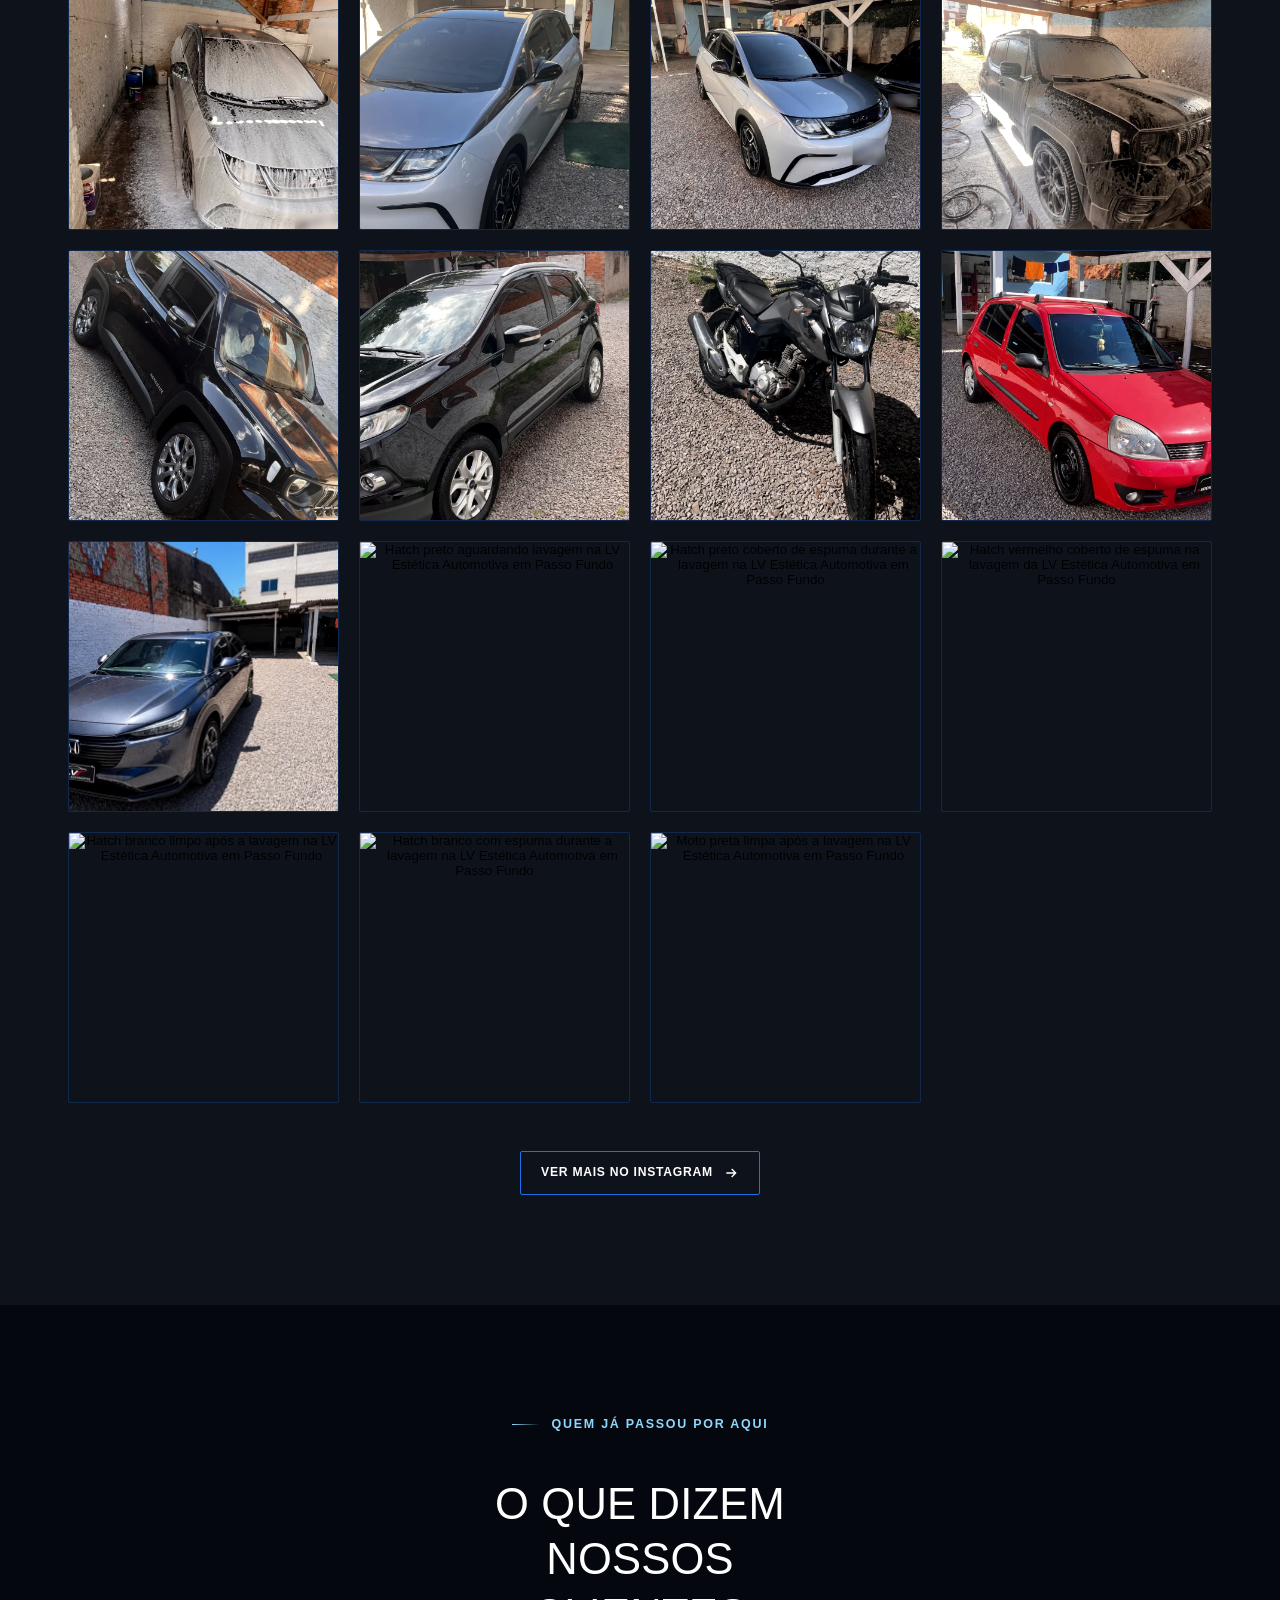
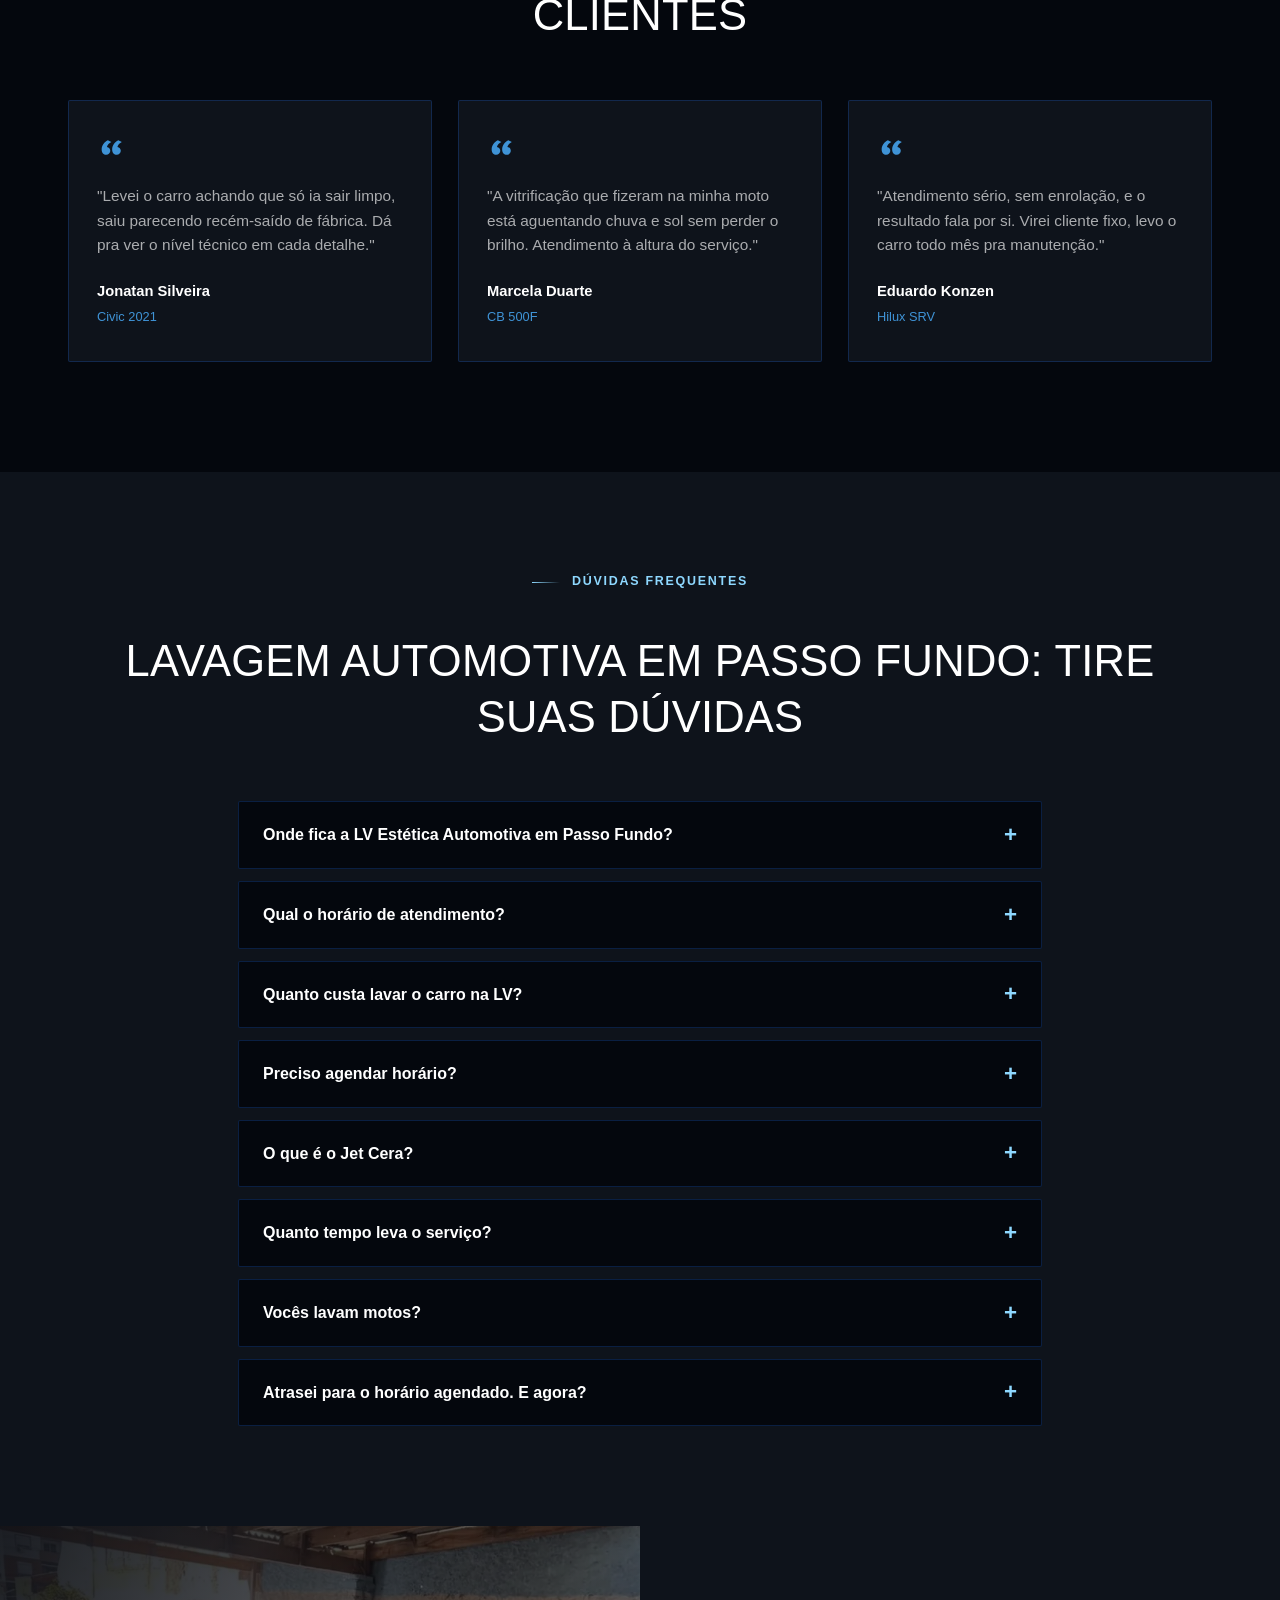
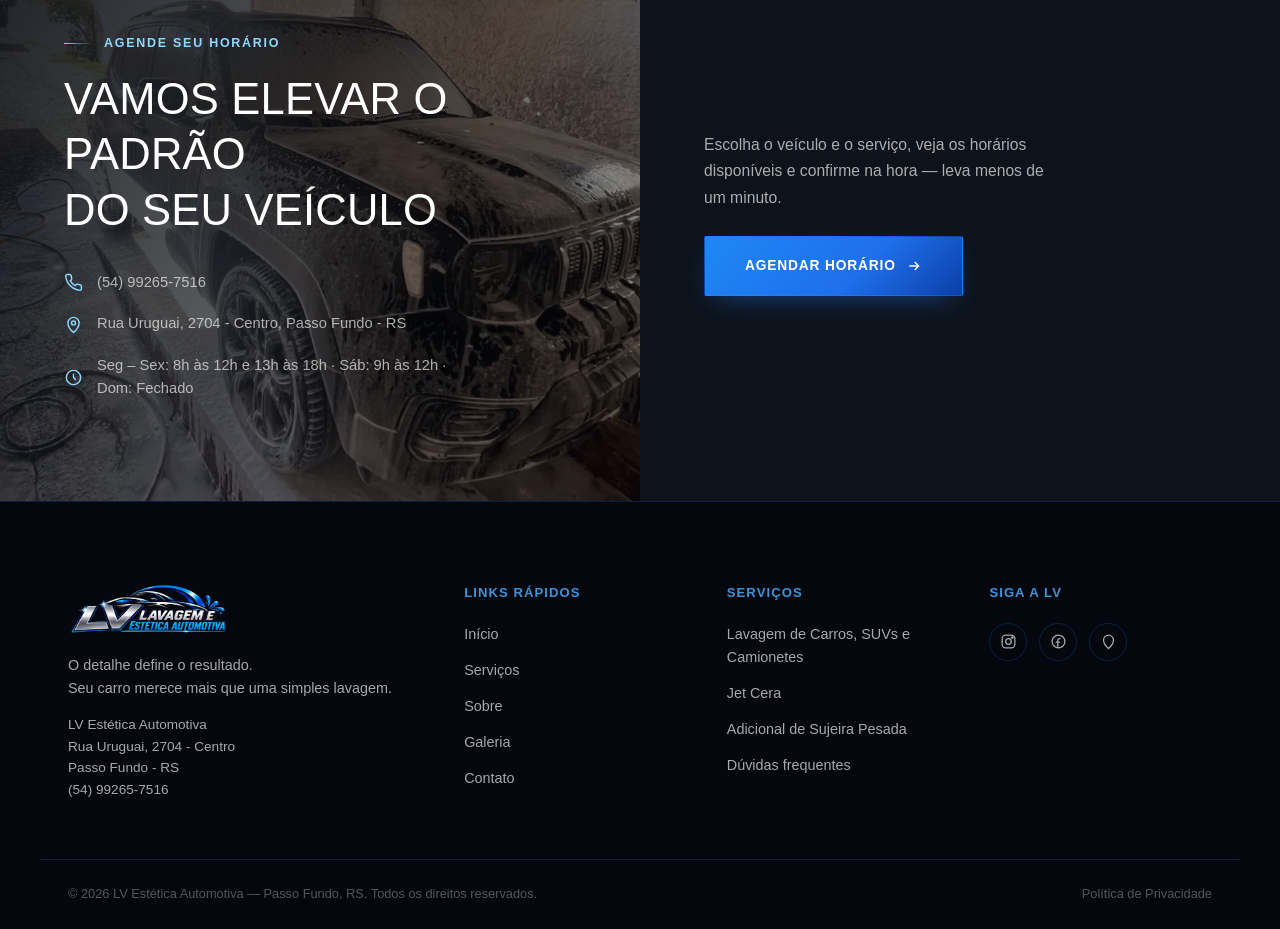
==== commit ffdeed90: "Add files via upload" ====
--- a/index.html
+++ b/index.html
@@ -578,67 +578,86 @@
       </button>
 
       <button type="button" class="gallery-item" data-gallery-trigger
-        data-title="Clássico na espuma"
-        data-desc="Pré-lavagem com espuma cobrindo o carro inteiro, cuidando até dos modelos mais antigos.">
-        <img src="[data-uri]" alt="Carro clássico coberto de espuma na pré-lavagem da LV Estética Automotiva em Passo Fundo" width="900" height="1600" loading="lazy" decoding="async">
-        <span class="gallery-item__zoom">
-          <svg viewBox="0 0 24 24" fill="none" stroke="currentColor" stroke-width="1.8"><circle cx="11" cy="11" r="7"/><path d="M21 21l-4.3-4.3"/><path d="M11 8v6M8 11h6"/></svg>
-        </span>
-        <span class="gallery-item__label">
-          <strong>Clássico na espuma</strong>
-          <span>Cuidado com clássicos</span>
-        </span>
-      </button>
-
-      <button type="button" class="gallery-item" data-gallery-trigger
-        data-title="Branco renovado"
-        data-desc="Pintura branca limpa e com aparência renovada depois da lavagem completa.">
-        <img src="[data-uri]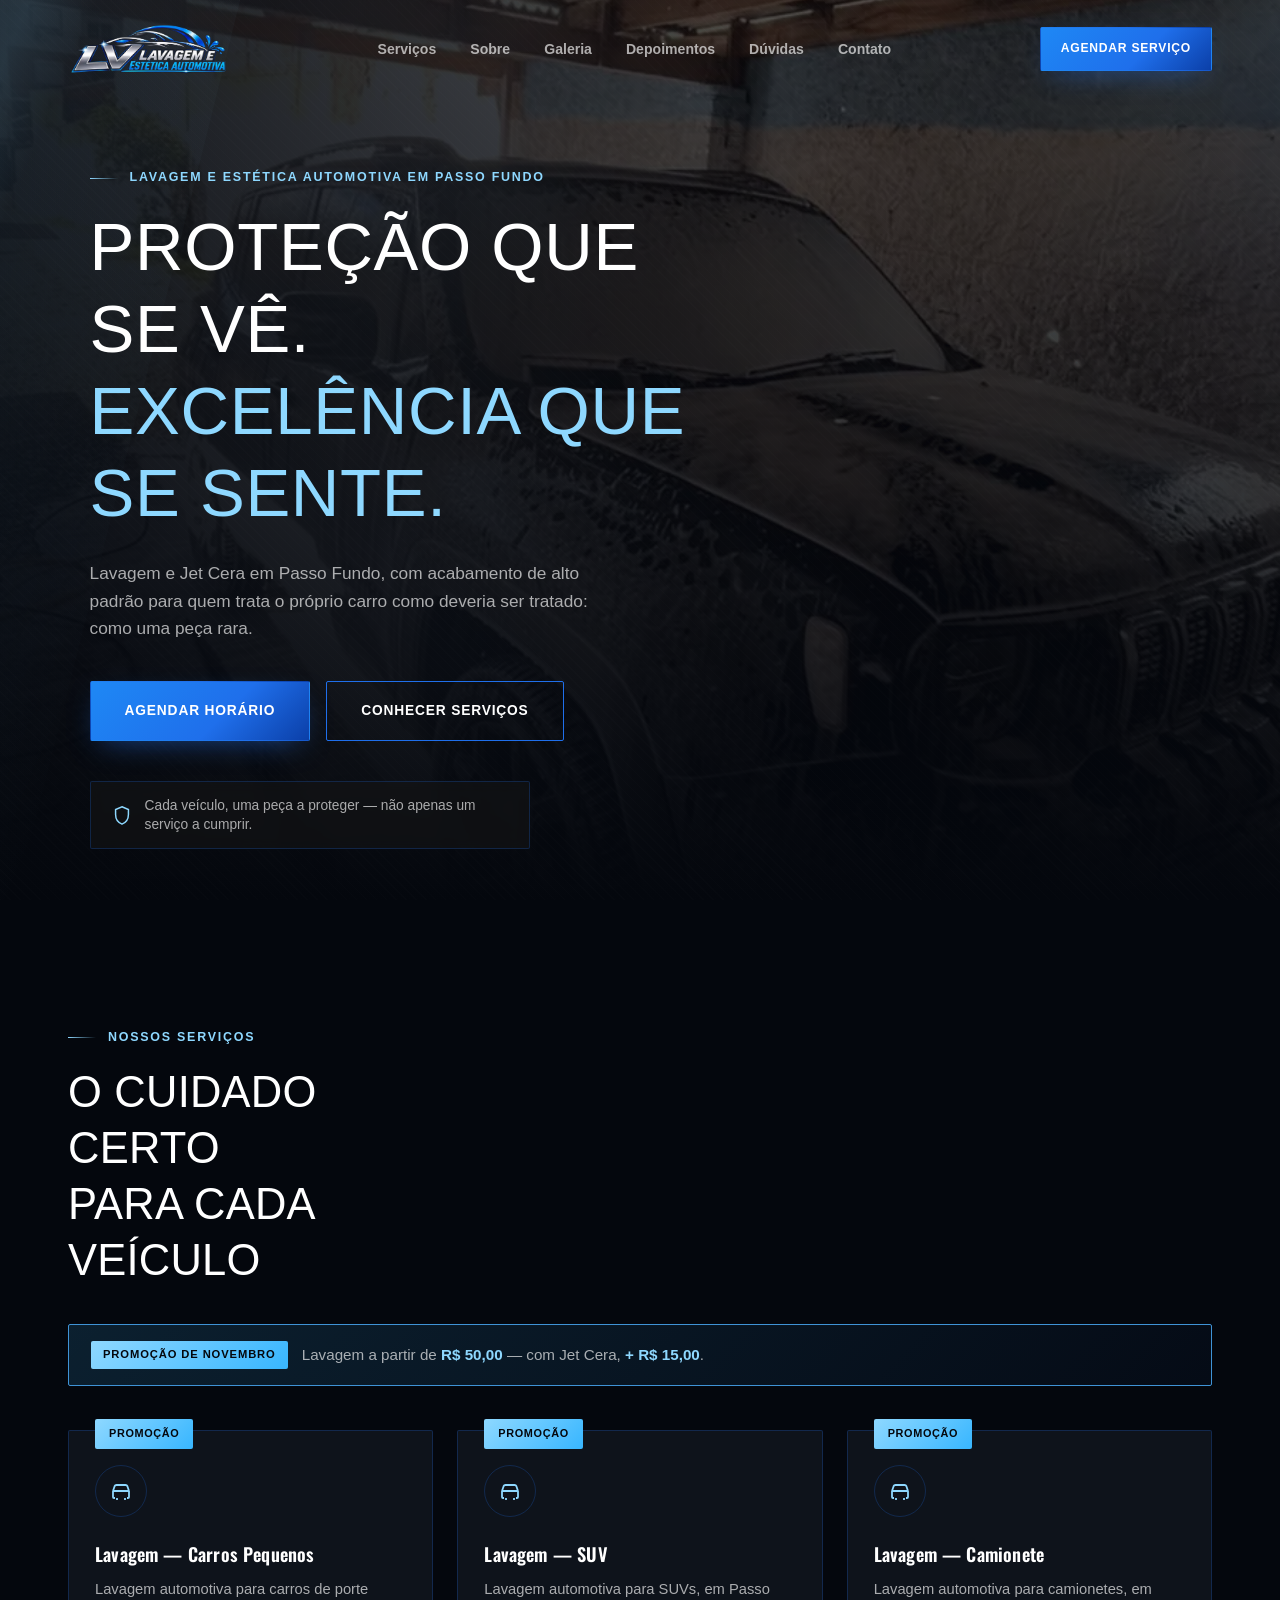
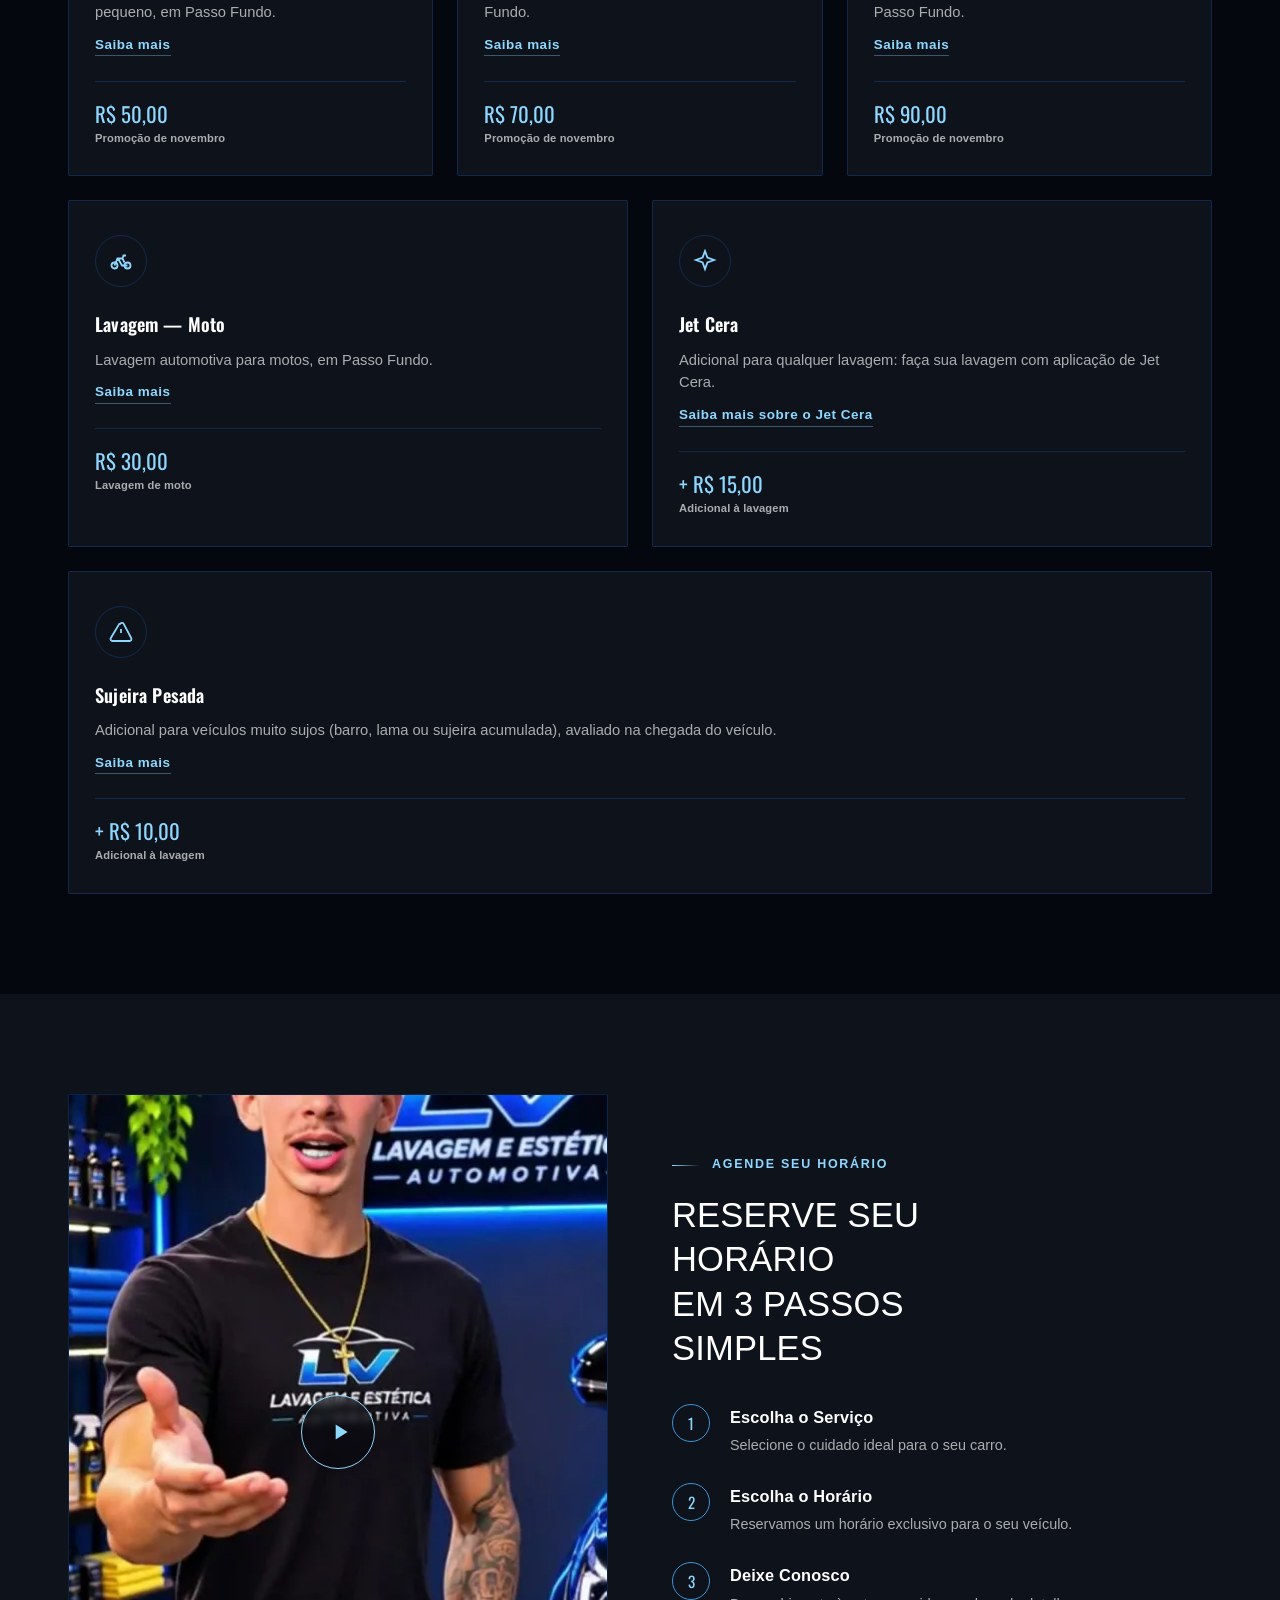
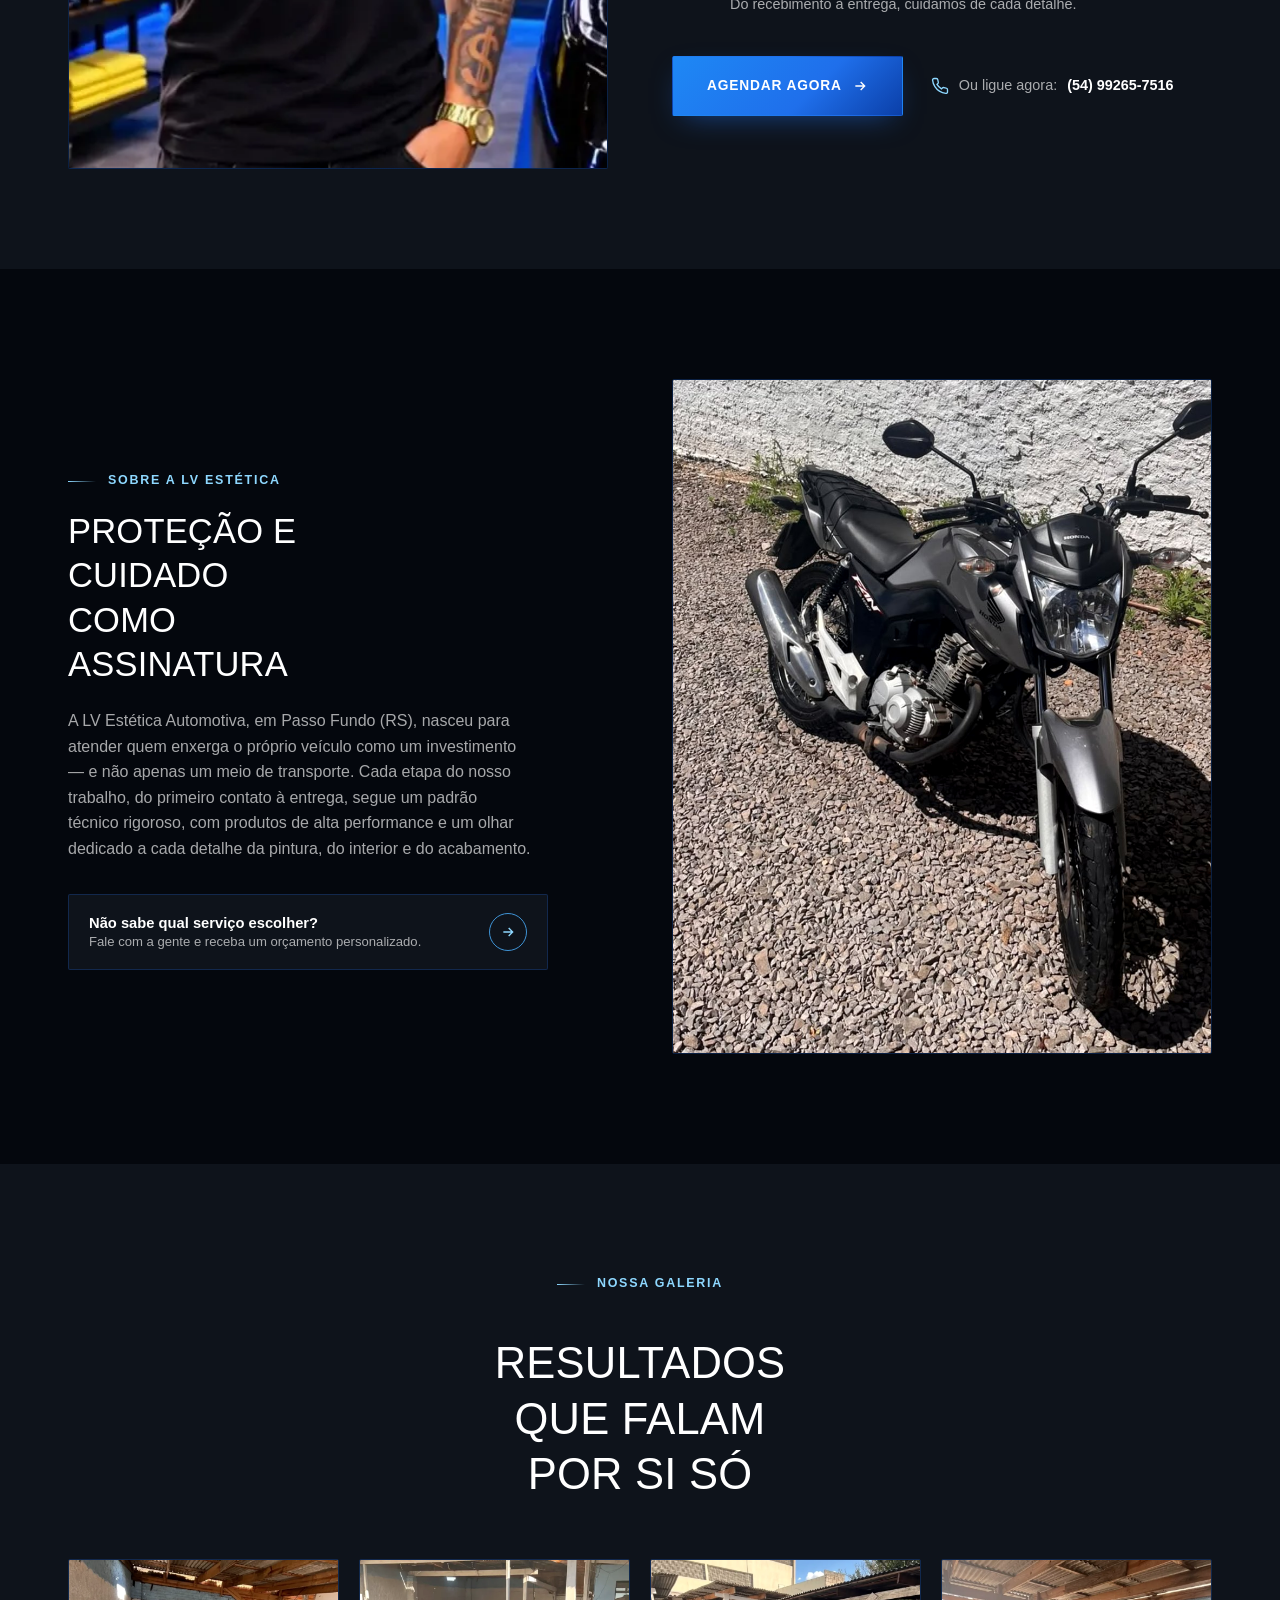
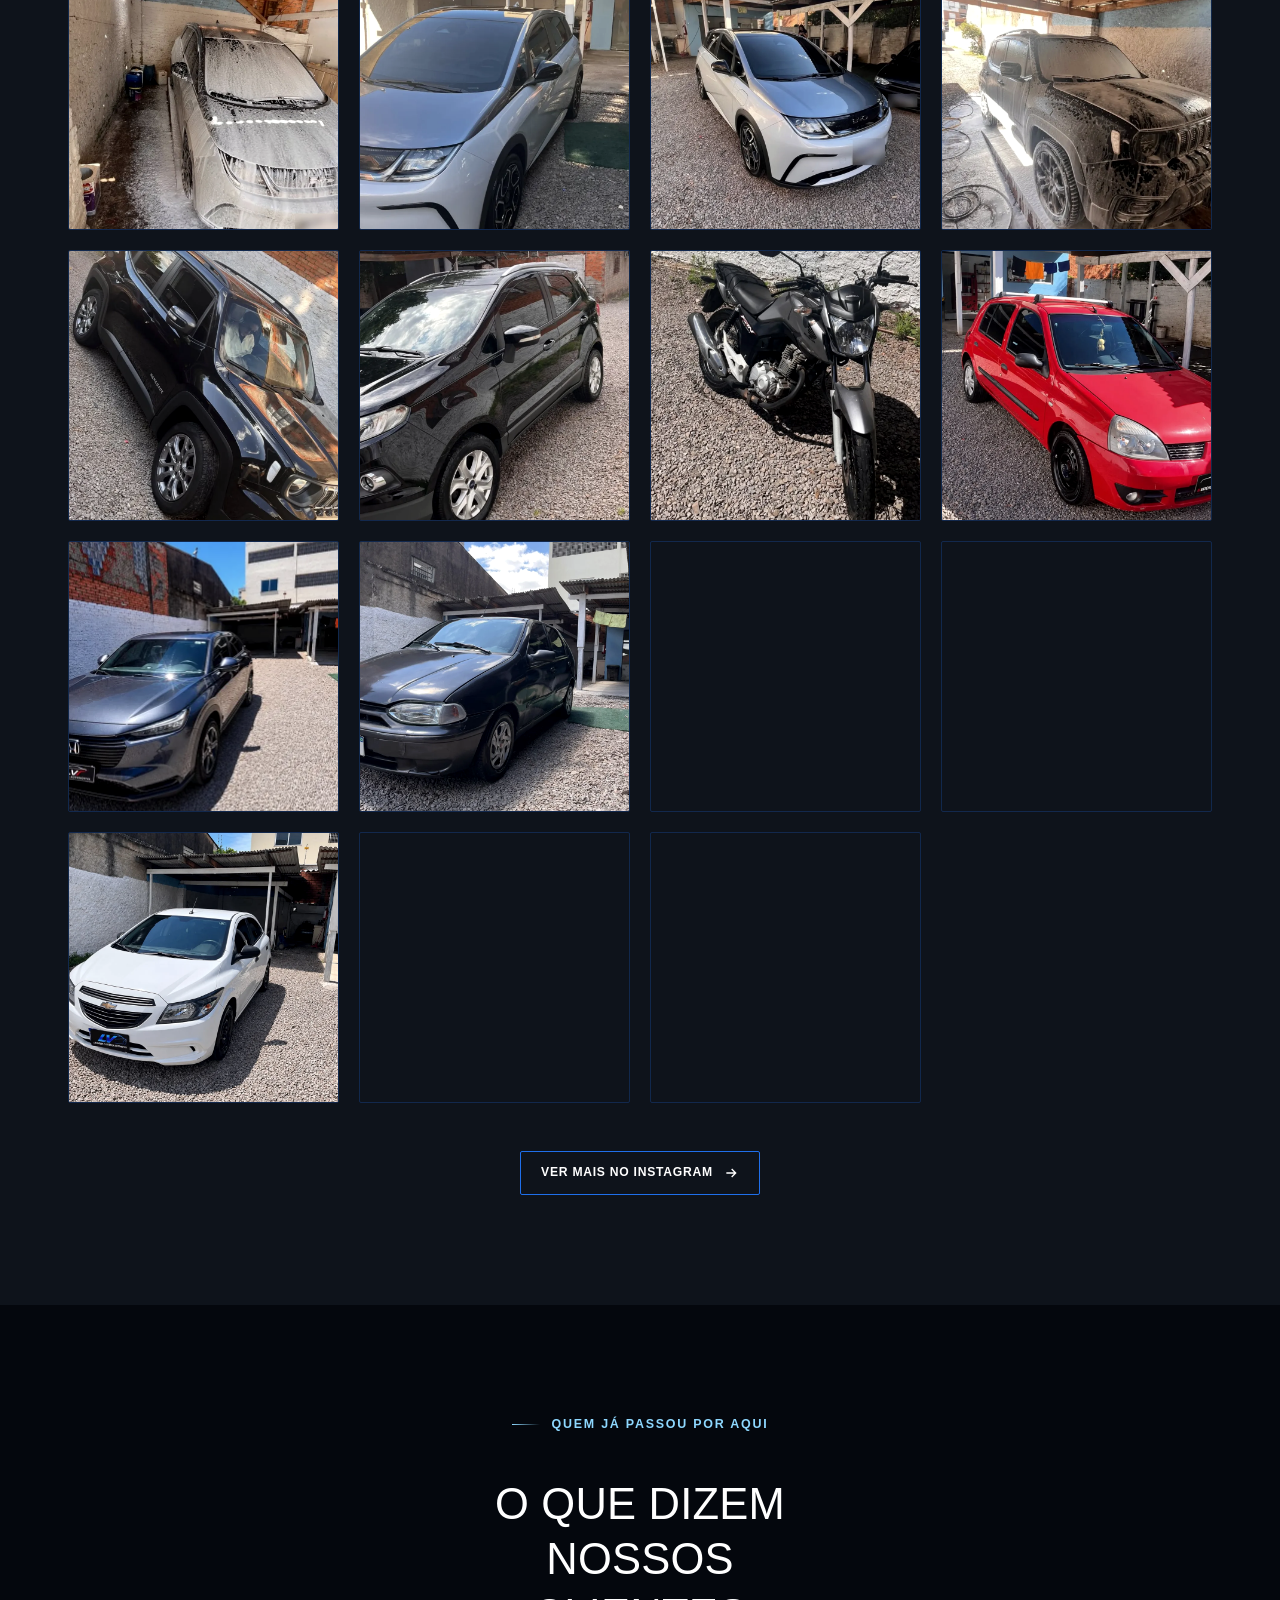
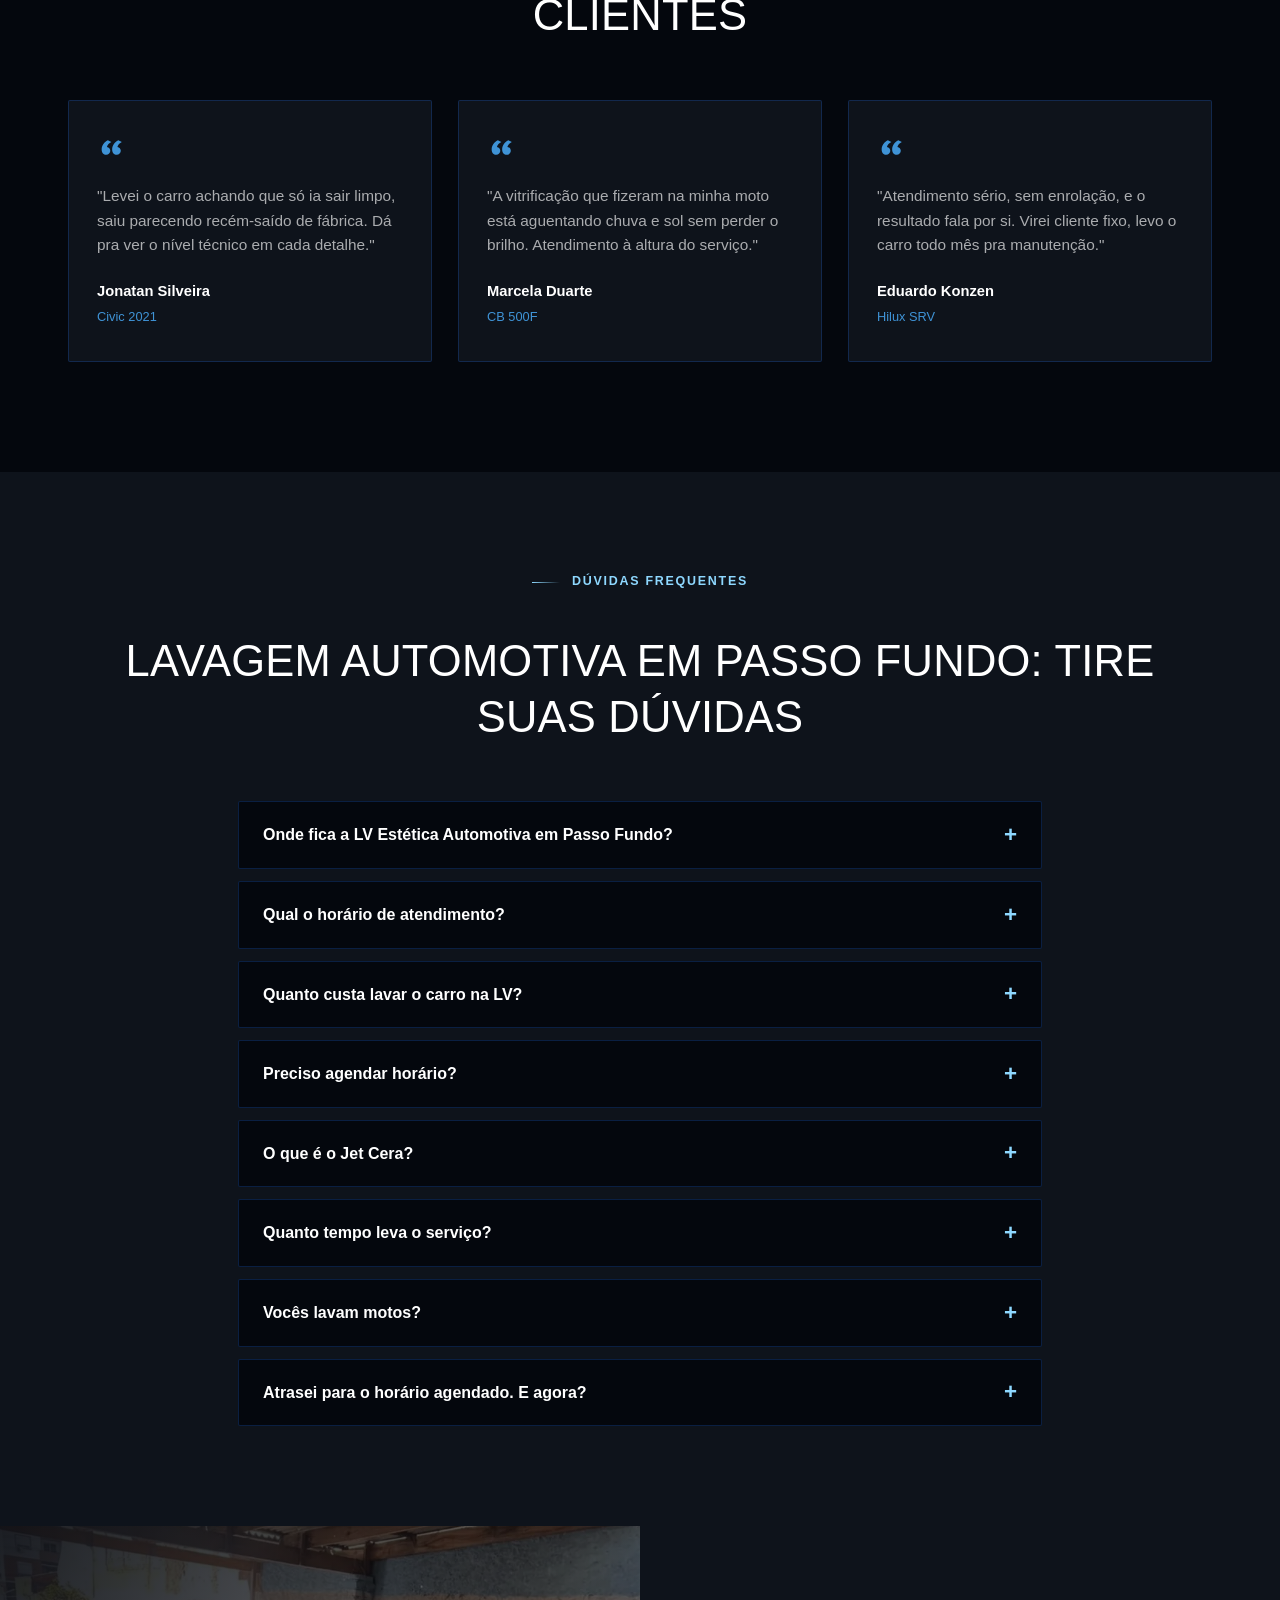
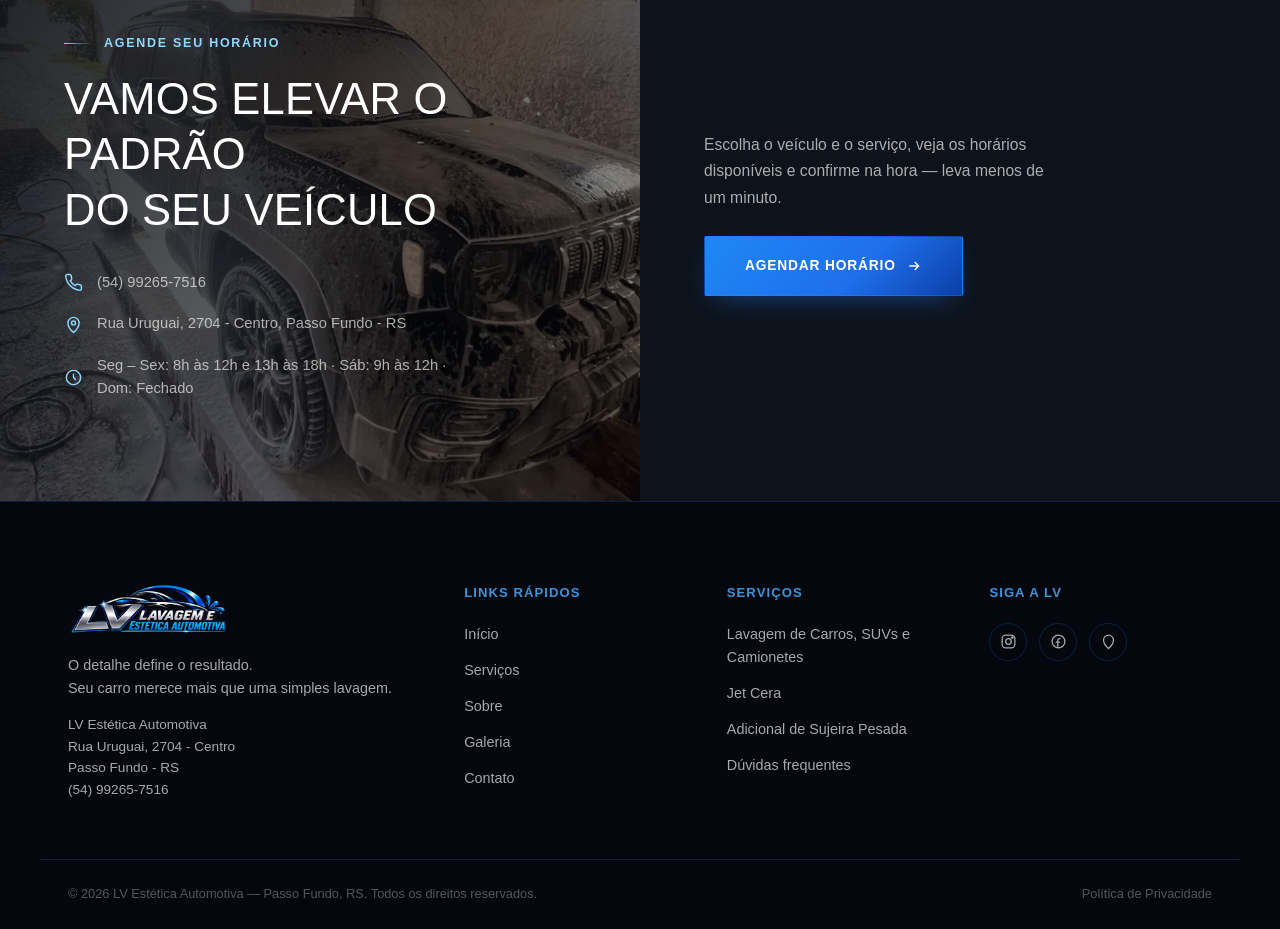
==== commit 0cc4af3d: "Add files via upload" ====
--- a/index.html
+++ b/index.html
@@ -1111,5 +1111,25 @@
 });
 
 </script>
+<script>
+/* Fallback de imagens: se a foto não carregar em img/, tenta na raiz (e vice-versa) */
+(function () {
+  function alternar(src) {
+    if (!src) return null;
+    var limpo = src.split('?')[0];
+    return /(^|\/)img\//.test(limpo) ? limpo.replace(/^(.*\/)?img\//, '$1') : 'img/' + limpo.replace(/^\.?\//, '');
+  }
+  function tratar(img) {
+    img.addEventListener('error', function () {
+      if (img.dataset.tentou) return;
+      img.dataset.tentou = '1';
+      var alt = alternar(img.getAttribute('src'));
+      if (alt) img.src = alt;
+    });
+    if (img.complete && img.naturalWidth === 0 && img.getAttribute('src')) img.dispatchEvent(new Event('error'));
+  }
+  document.querySelectorAll('.gallery-item img, #galleryModalImg').forEach(tratar);
+})();
+</script>
 </body>
 </html>
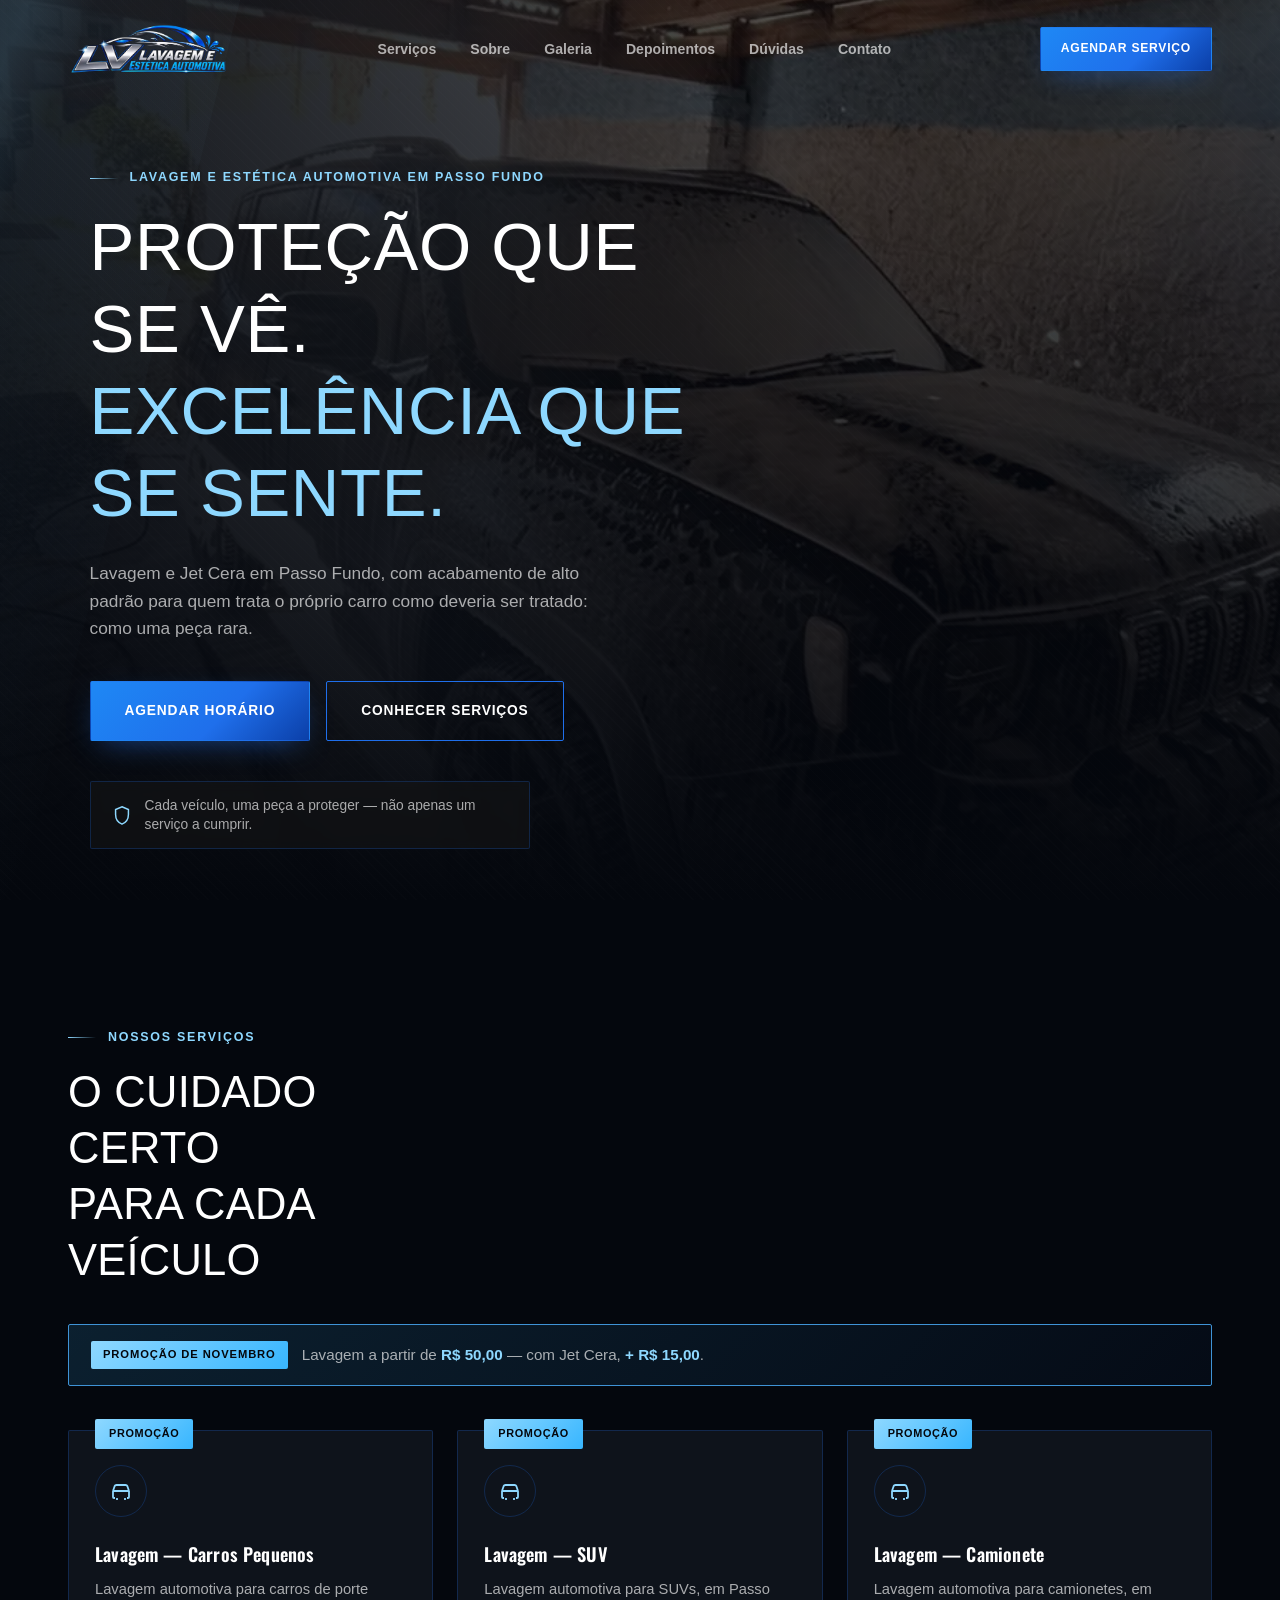
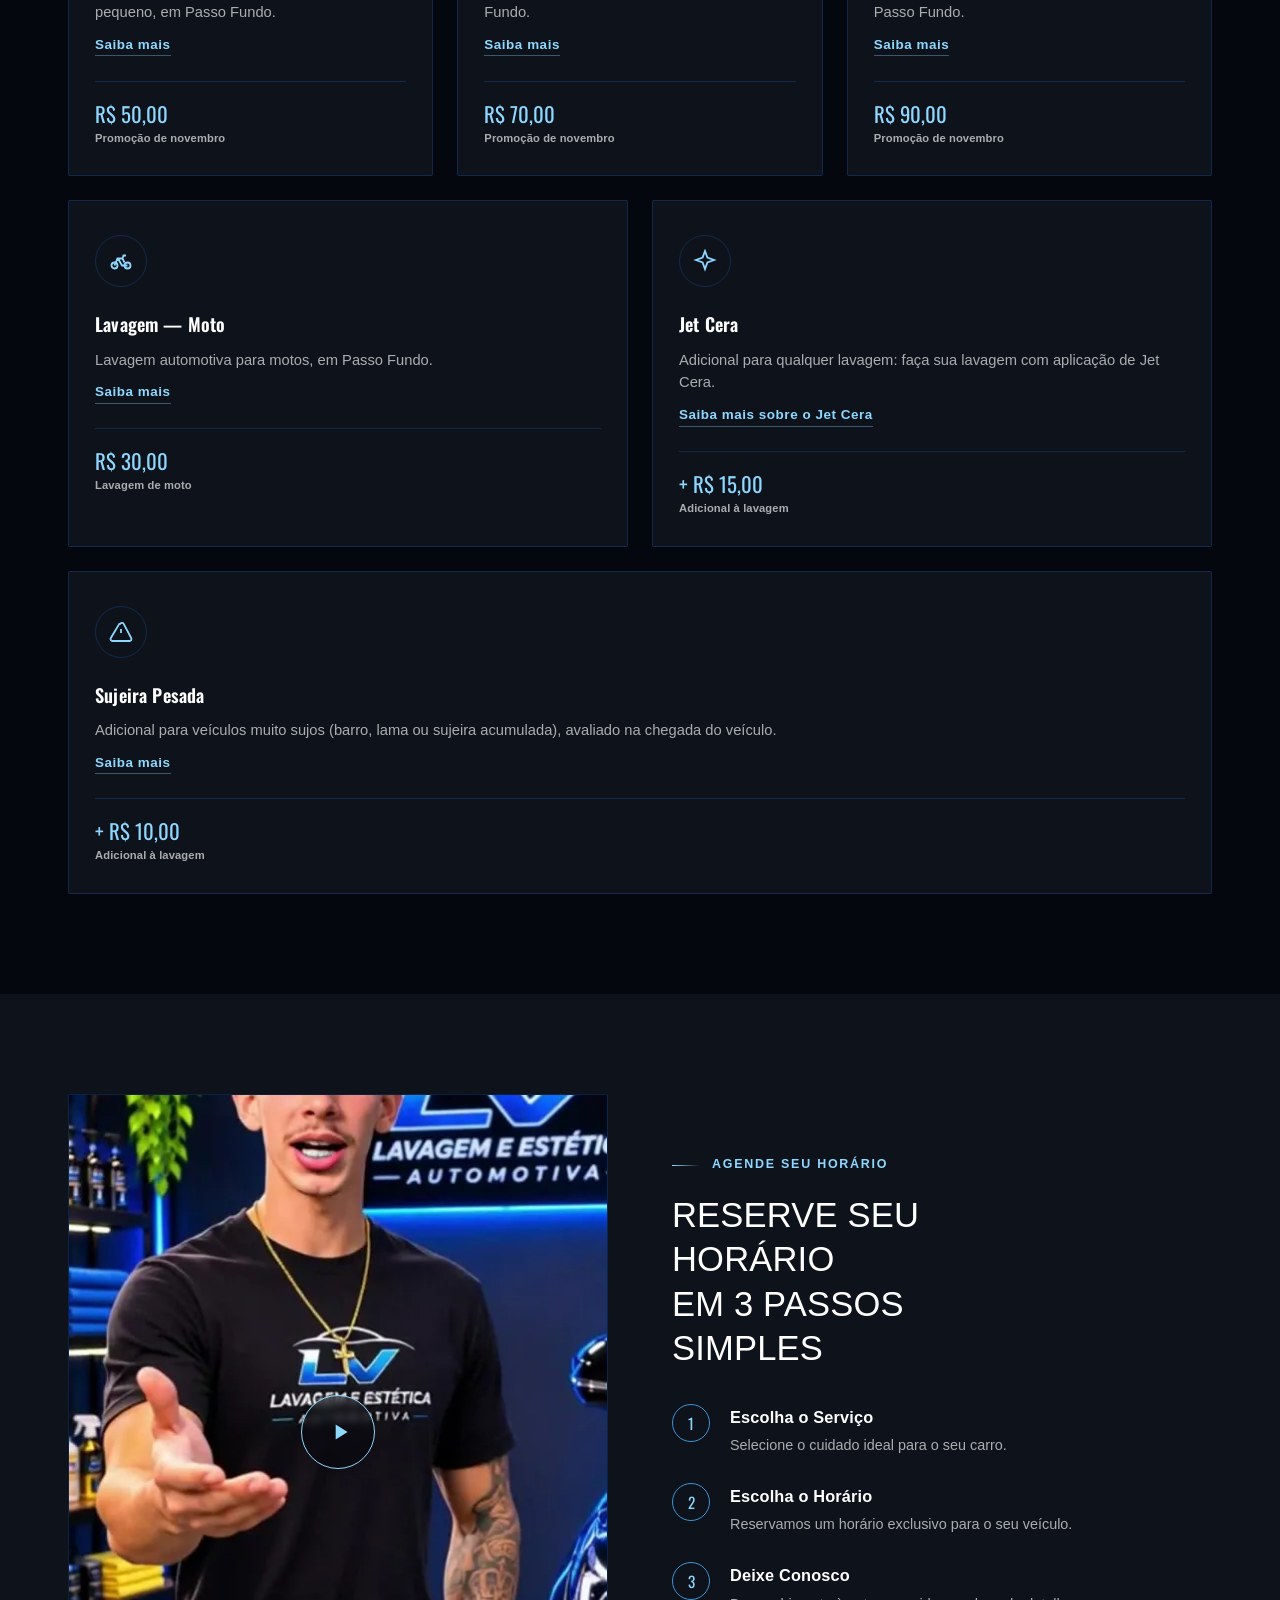
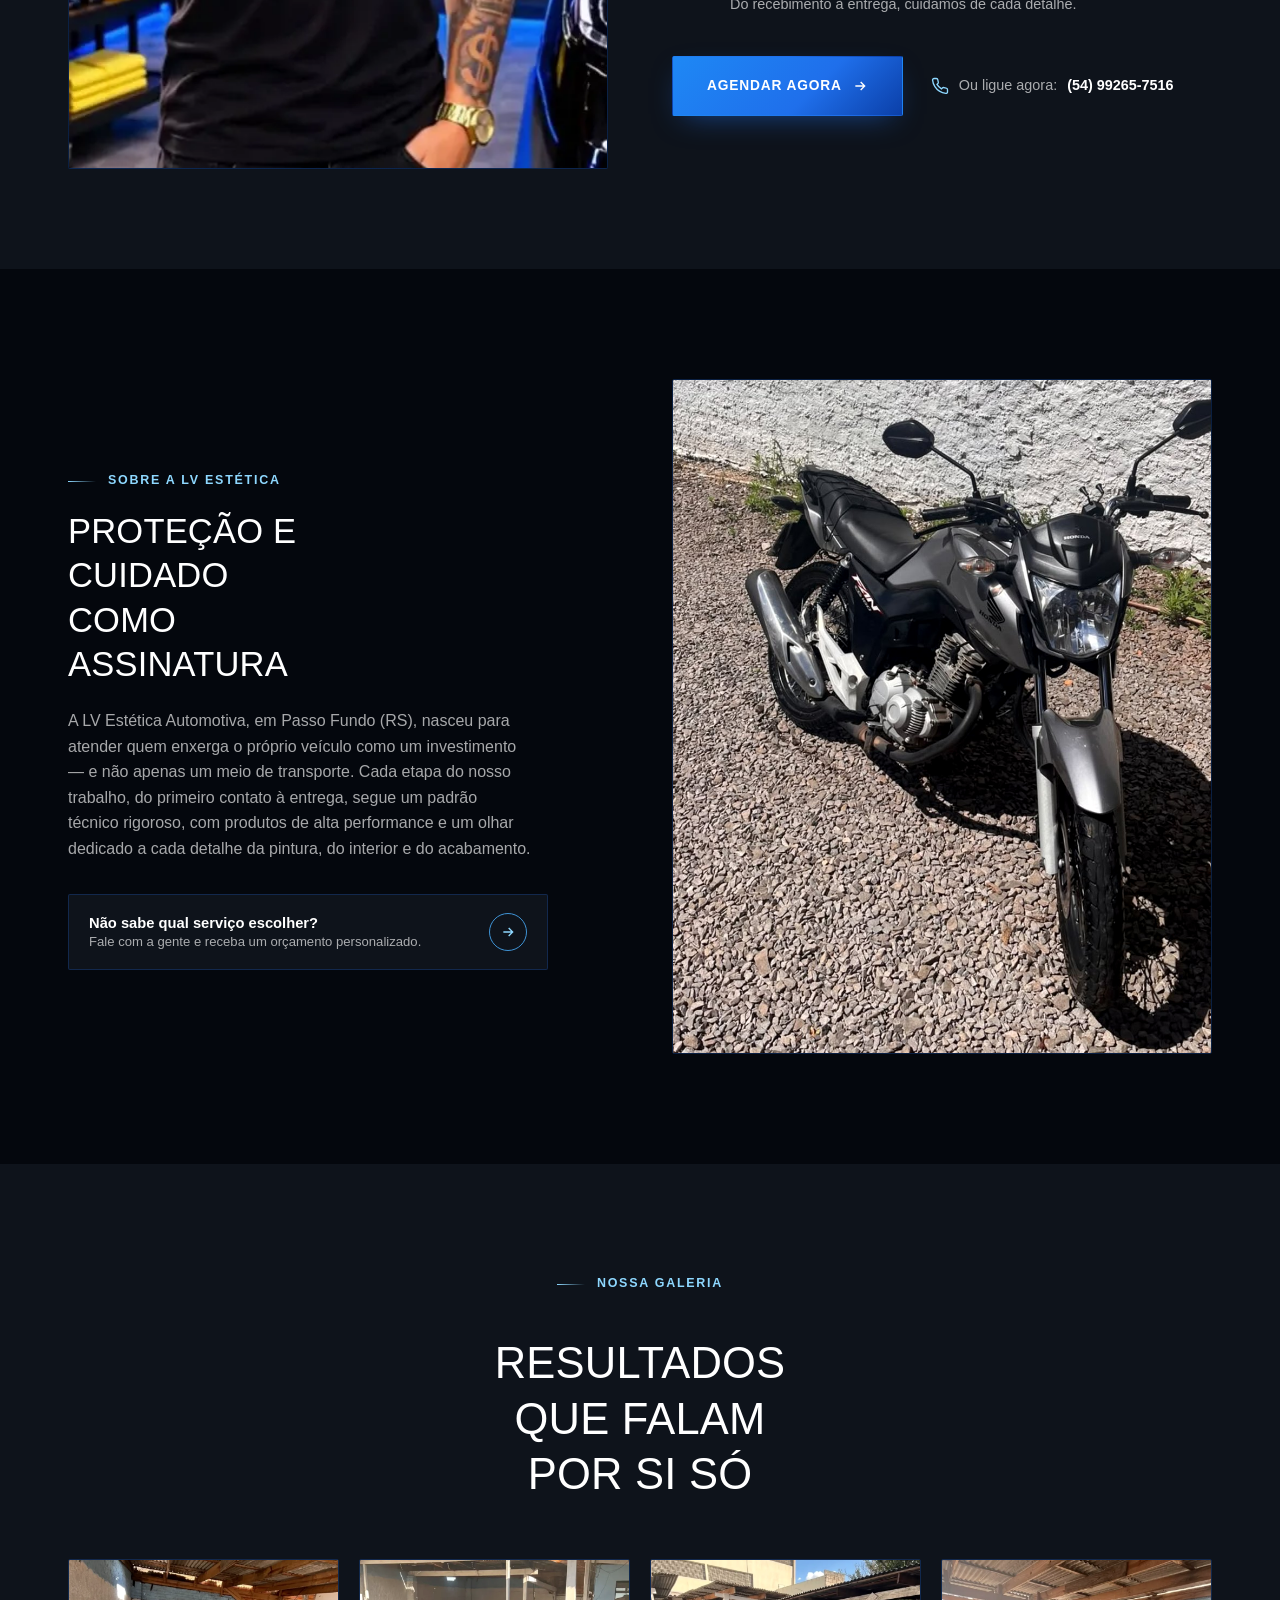
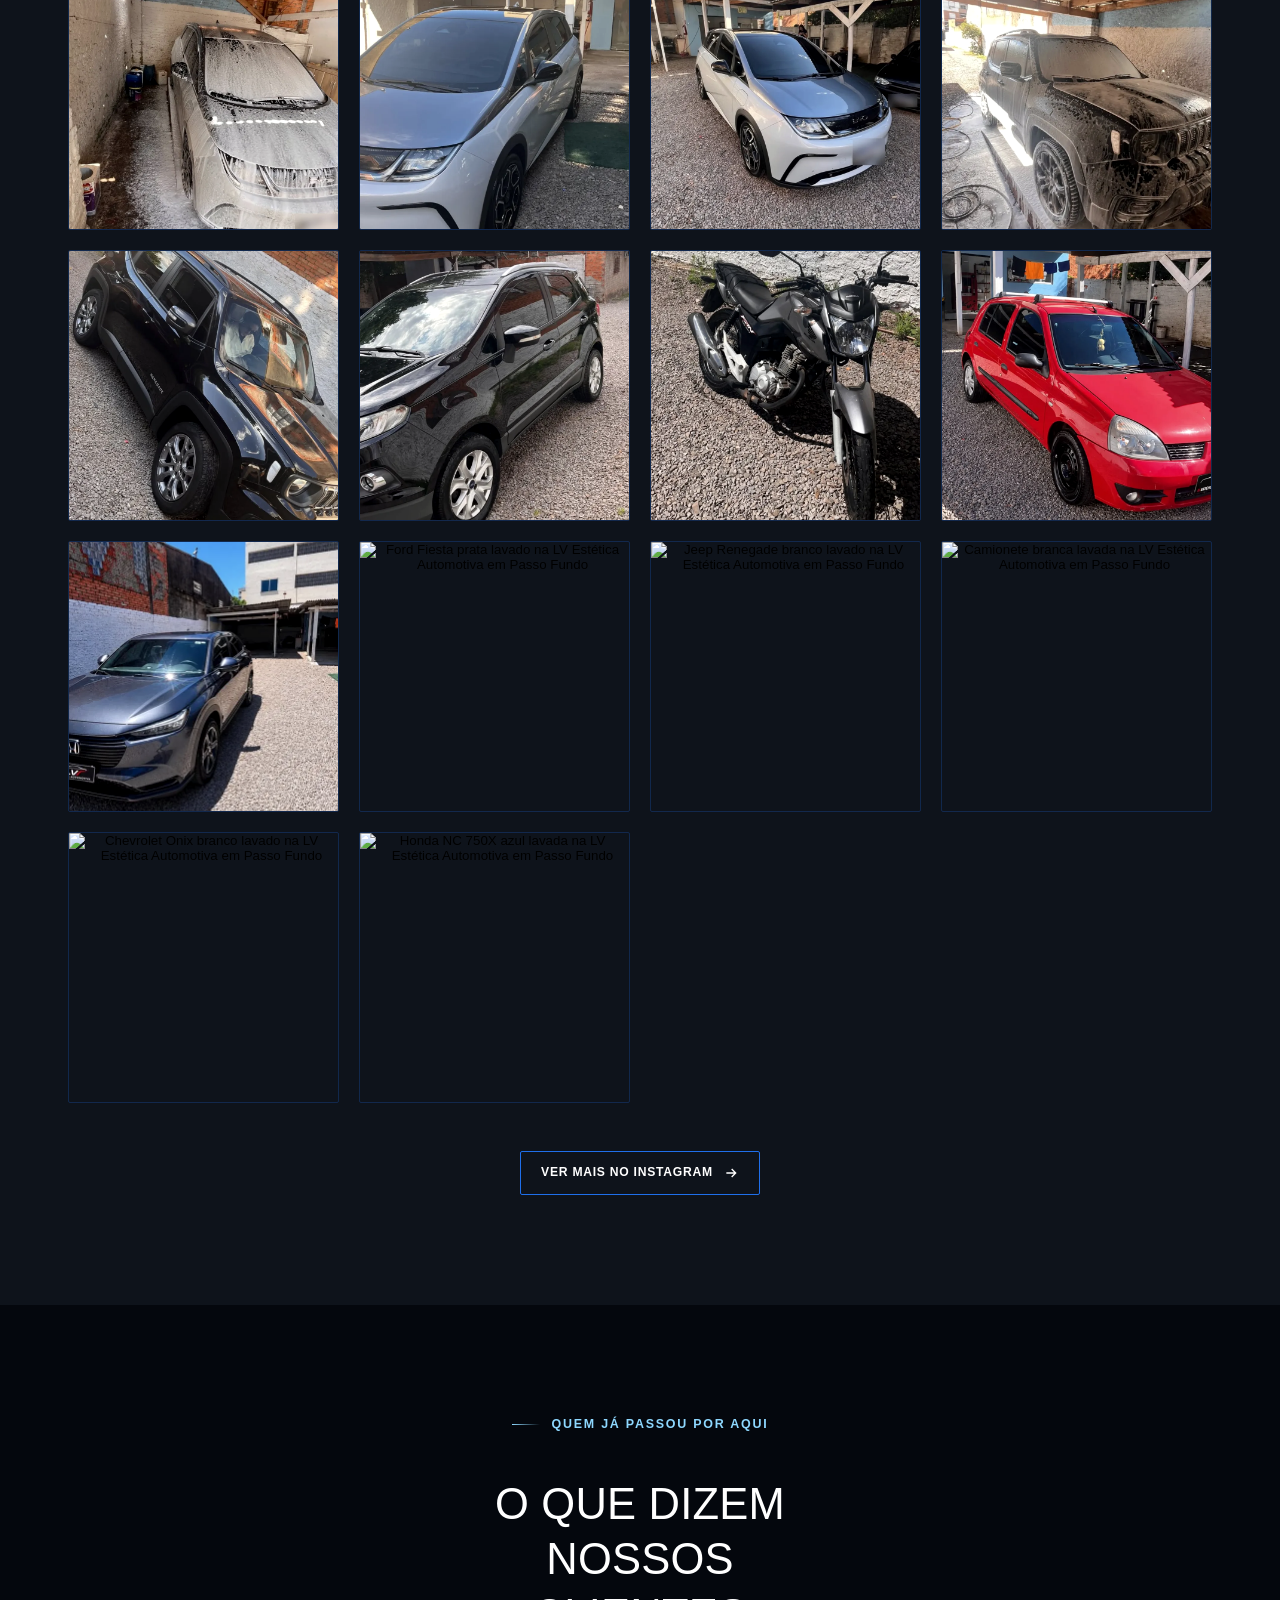
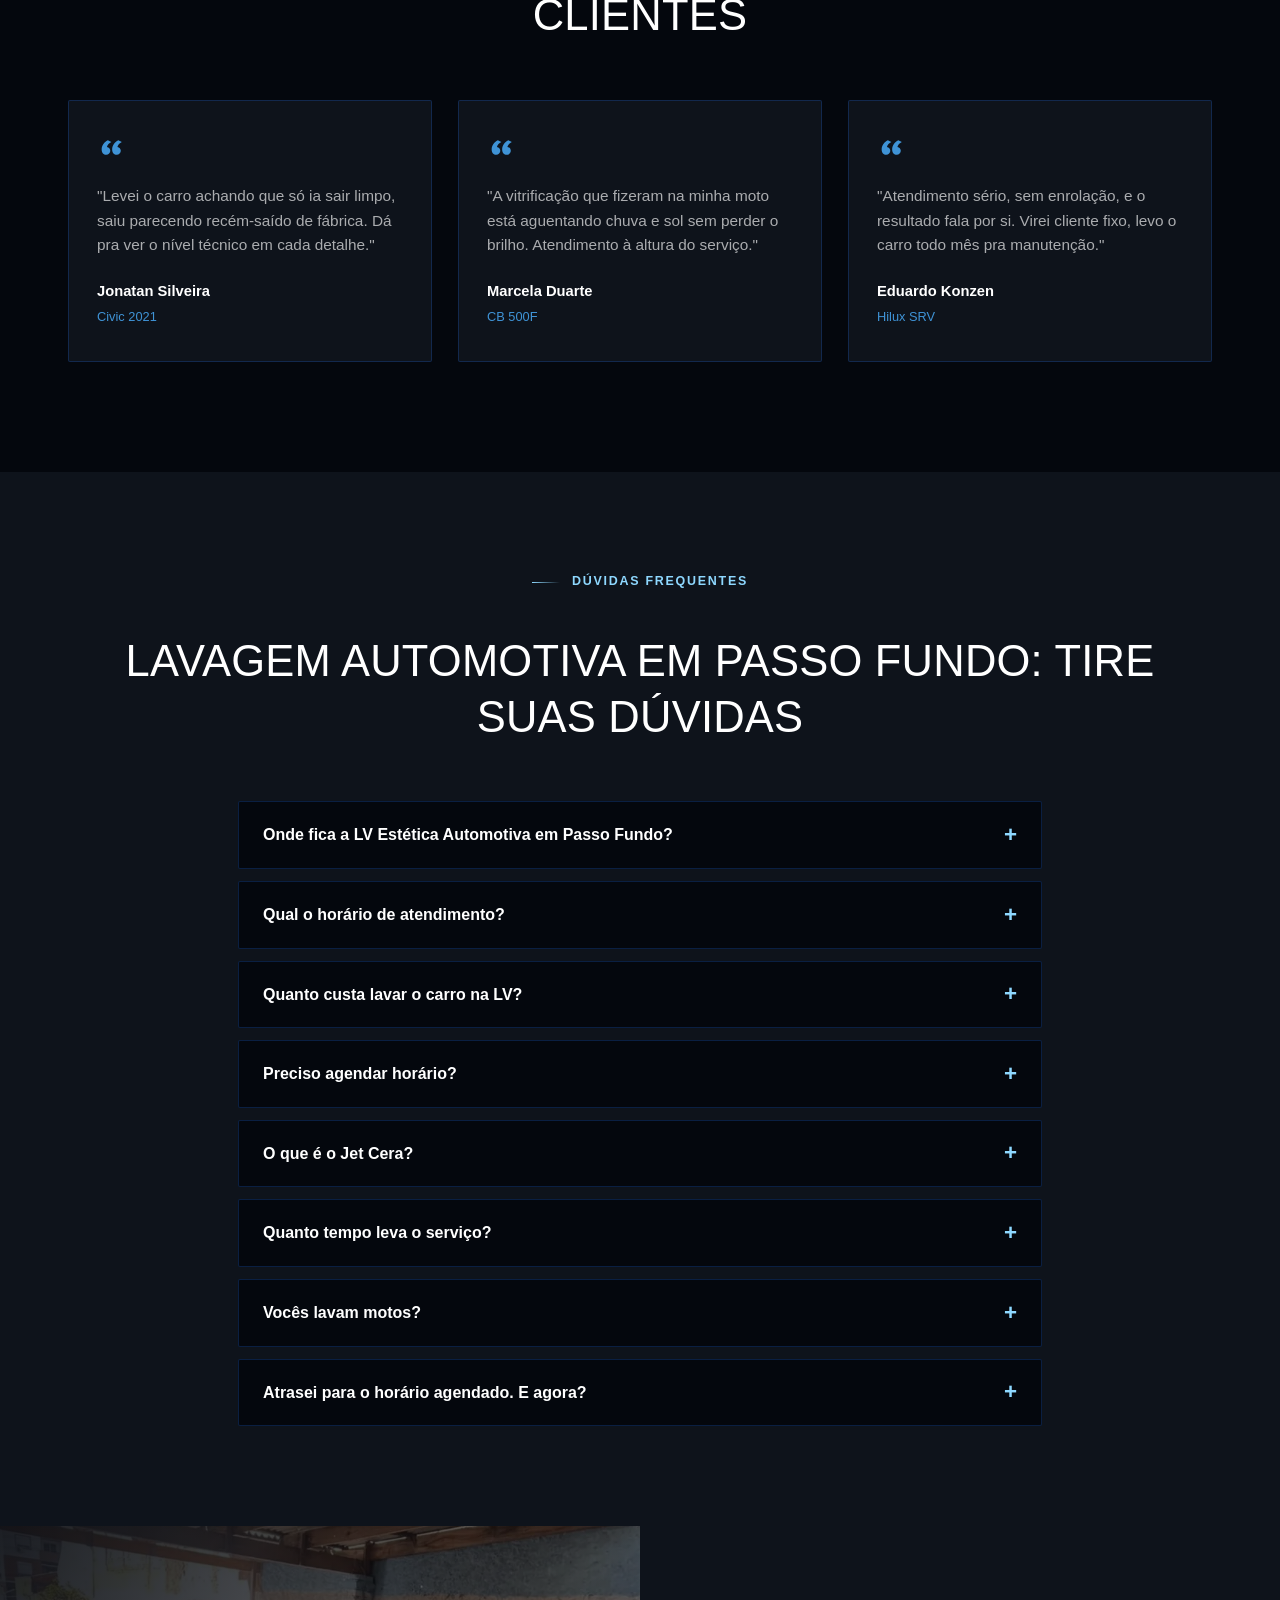
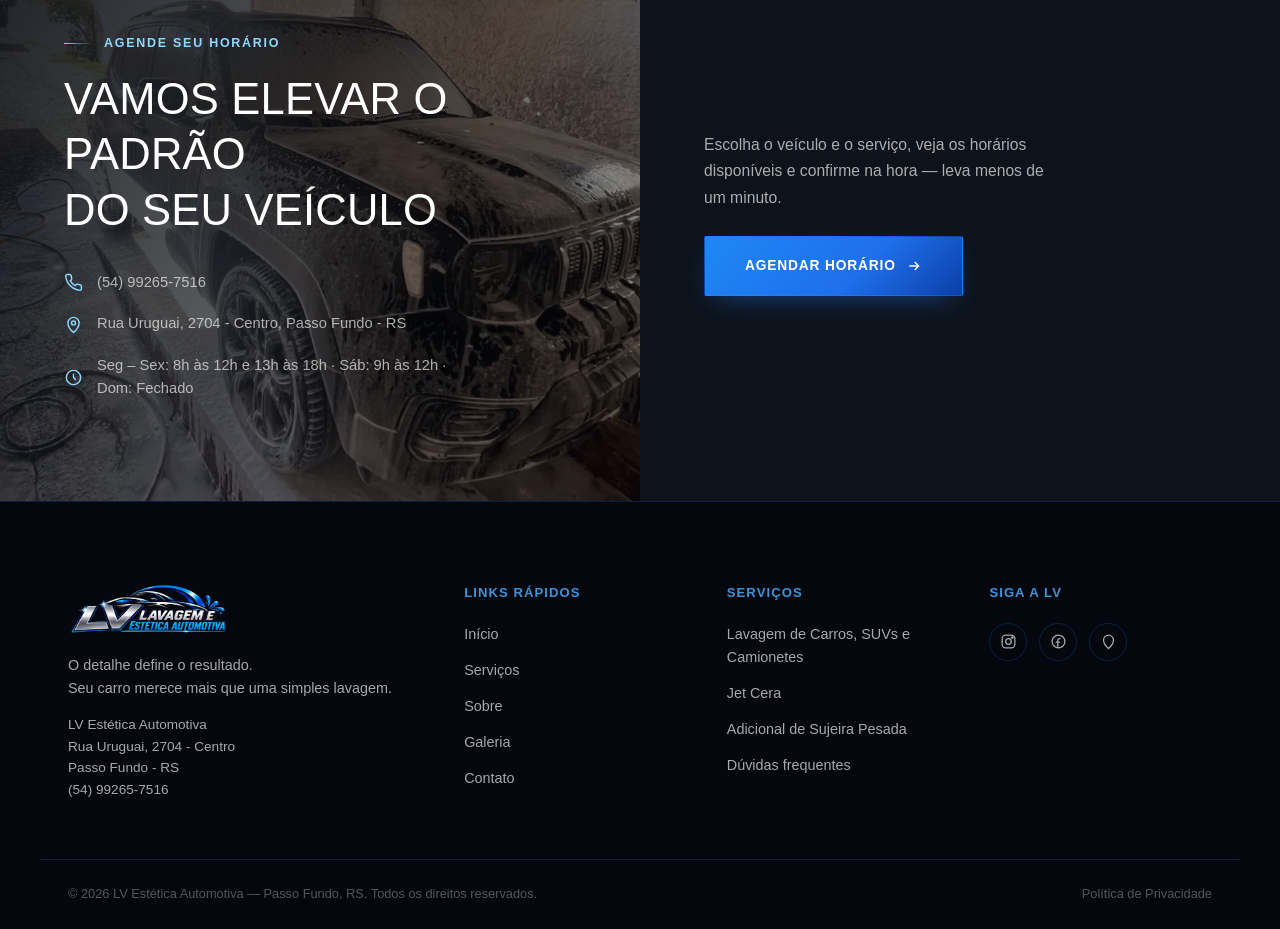
==== commit d86cbfb3: "Add files via upload" ====
--- a/index.html
+++ b/index.html
@@ -578,86 +578,72 @@
       </button>
 
       <button type="button" class="gallery-item" data-gallery-trigger
-        data-img="img/lavagem-palio-preto-passo-fundo.webp"
-        data-title="Palio preto"
-        data-desc="Hatch preto na entrada da LV Estética, pronto para receber a lavagem completa.">
-        <img src="img/lavagem-palio-preto-passo-fundo.webp" alt="Hatch preto aguardando lavagem na LV Estética Automotiva em Passo Fundo" width="900" height="1200" loading="lazy" decoding="async">
-        <span class="gallery-item__zoom">
-          <svg viewBox="0 0 24 24" fill="none" stroke="currentColor" stroke-width="1.8"><circle cx="11" cy="11" r="7"/><path d="M21 21l-4.3-4.3"/><path d="M11 8v6M8 11h6"/></svg>
-        </span>
-        <span class="gallery-item__label">
-          <strong>Palio preto</strong>
-          <span>Antes da lavagem</span>
-        </span>
-      </button>
-
-      <button type="button" class="gallery-item" data-gallery-trigger
-        data-img="img/lavagem-palio-preto-espuma-passo-fundo.webp"
-        data-title="Espuma no hatch preto"
-        data-desc="Espuma cobrindo a carroceria na pré-lavagem para soltar a sujeira sem agredir a pintura.">
-        <img src="img/lavagem-palio-preto-espuma-passo-fundo.webp" alt="Hatch preto coberto de espuma durante a lavagem na LV Estética Automotiva em Passo Fundo" width="900" height="1200" loading="lazy" decoding="async">
-        <span class="gallery-item__zoom">
-          <svg viewBox="0 0 24 24" fill="none" stroke="currentColor" stroke-width="1.8"><circle cx="11" cy="11" r="7"/><path d="M21 21l-4.3-4.3"/><path d="M11 8v6M8 11h6"/></svg>
-        </span>
-        <span class="gallery-item__label">
-          <strong>Espuma no hatch preto</strong>
-          <span>Pré-lavagem segura</span>
-        </span>
-      </button>
-
-      <button type="button" class="gallery-item" data-gallery-trigger
-        data-img="img/lavagem-argo-vermelho-espuma-passo-fundo.webp"
-        data-title="Espuma no hatch vermelho"
-        data-desc="Camada de espuma ativa no hatch vermelho antes do enxágue e da finalização.">
-        <img src="img/lavagem-argo-vermelho-espuma-passo-fundo.webp" alt="Hatch vermelho coberto de espuma na lavagem da LV Estética Automotiva em Passo Fundo" width="900" height="1200" loading="lazy" decoding="async">
-        <span class="gallery-item__zoom">
-          <svg viewBox="0 0 24 24" fill="none" stroke="currentColor" stroke-width="1.8"><circle cx="11" cy="11" r="7"/><path d="M21 21l-4.3-4.3"/><path d="M11 8v6M8 11h6"/></svg>
-        </span>
-        <span class="gallery-item__label">
-          <strong>Espuma no hatch vermelho</strong>
-          <span>Pré-lavagem completa</span>
-        </span>
-      </button>
-
-      <button type="button" class="gallery-item" data-gallery-trigger
-        data-img="img/lavagem-onix-branco-passo-fundo.webp"
+        data-img="img/lavagem-hatch-prata-passo-fundo.webp"
+        data-title="Hatch prata"
+        data-desc="Hatch prata lavado e com acabamento limpo, pronto para a entrega.">
+        <img src="img/lavagem-hatch-prata-passo-fundo.webp" alt="Ford Fiesta prata lavado na LV Estética Automotiva em Passo Fundo" width="540" height="960" loading="lazy" decoding="async">
+        <span class="gallery-item__zoom">
+          <svg viewBox="0 0 24 24" fill="none" stroke="currentColor" stroke-width="1.8"><circle cx="11" cy="11" r="7"/><path d="M21 21l-4.3-4.3"/><path d="M11 8v6M8 11h6"/></svg>
+        </span>
+        <span class="gallery-item__label">
+          <strong>Hatch prata</strong>
+          <span>Limpeza completa</span>
+        </span>
+      </button>
+
+      <button type="button" class="gallery-item" data-gallery-trigger
+        data-img="img/lavagem-suv-branco-passo-fundo.webp"
+        data-title="SUV branco"
+        data-desc="SUV branco limpo e com pintura brilhante após a lavagem.">
+        <img src="img/lavagem-suv-branco-passo-fundo.webp" alt="Jeep Renegade branco lavado na LV Estética Automotiva em Passo Fundo" width="540" height="960" loading="lazy" decoding="async">
+        <span class="gallery-item__zoom">
+          <svg viewBox="0 0 24 24" fill="none" stroke="currentColor" stroke-width="1.8"><circle cx="11" cy="11" r="7"/><path d="M21 21l-4.3-4.3"/><path d="M11 8v6M8 11h6"/></svg>
+        </span>
+        <span class="gallery-item__label">
+          <strong>SUV branco</strong>
+          <span>Brilho na pintura</span>
+        </span>
+      </button>
+
+      <button type="button" class="gallery-item" data-gallery-trigger
+        data-img="img/lavagem-pickup-branca-passo-fundo.webp"
+        data-title="Camionete branca"
+        data-desc="Camionete branca lavada com cuidado em cada detalhe da carroceria.">
+        <img src="img/lavagem-pickup-branca-passo-fundo.webp" alt="Camionete branca lavada na LV Estética Automotiva em Passo Fundo" width="540" height="960" loading="lazy" decoding="async">
+        <span class="gallery-item__zoom">
+          <svg viewBox="0 0 24 24" fill="none" stroke="currentColor" stroke-width="1.8"><circle cx="11" cy="11" r="7"/><path d="M21 21l-4.3-4.3"/><path d="M11 8v6M8 11h6"/></svg>
+        </span>
+        <span class="gallery-item__label">
+          <strong>Camionete branca</strong>
+          <span>Lavagem detalhada</span>
+        </span>
+      </button>
+
+      <button type="button" class="gallery-item" data-gallery-trigger
+        data-img="img/lavagem-hatch-branco-passo-fundo.webp"
         data-title="Hatch branco"
-        data-desc="Hatch branco limpo e com acabamento caprichado, pronto para a entrega.">
-        <img src="img/lavagem-onix-branco-passo-fundo.webp" alt="Hatch branco limpo após a lavagem na LV Estética Automotiva em Passo Fundo" width="900" height="1200" loading="lazy" decoding="async">
+        data-desc="Hatch branco limpo e com acabamento caprichado na entrega.">
+        <img src="img/lavagem-hatch-branco-passo-fundo.webp" alt="Chevrolet Onix branco lavado na LV Estética Automotiva em Passo Fundo" width="540" height="960" loading="lazy" decoding="async">
         <span class="gallery-item__zoom">
           <svg viewBox="0 0 24 24" fill="none" stroke="currentColor" stroke-width="1.8"><circle cx="11" cy="11" r="7"/><path d="M21 21l-4.3-4.3"/><path d="M11 8v6M8 11h6"/></svg>
         </span>
         <span class="gallery-item__label">
           <strong>Hatch branco</strong>
-          <span>Limpeza e brilho</span>
-        </span>
-      </button>
-
-      <button type="button" class="gallery-item" data-gallery-trigger
-        data-img="img/lavagem-onix-branco-espuma-passo-fundo.webp"
-        data-title="Espuma no hatch branco"
-        data-desc="Espuma cobrindo todo o carro durante a lavagem na estrutura coberta da LV.">
-        <img src="img/lavagem-onix-branco-espuma-passo-fundo.webp" alt="Hatch branco com espuma durante a lavagem na LV Estética Automotiva em Passo Fundo" width="900" height="1200" loading="lazy" decoding="async">
-        <span class="gallery-item__zoom">
-          <svg viewBox="0 0 24 24" fill="none" stroke="currentColor" stroke-width="1.8"><circle cx="11" cy="11" r="7"/><path d="M21 21l-4.3-4.3"/><path d="M11 8v6M8 11h6"/></svg>
-        </span>
-        <span class="gallery-item__label">
-          <strong>Espuma no hatch branco</strong>
-          <span>Lavagem em andamento</span>
-        </span>
-      </button>
-
-      <button type="button" class="gallery-item" data-gallery-trigger
-        data-img="img/lavagem-moto-preta-passo-fundo.webp"
-        data-title="Moto preta"
-        data-desc="Moto preta limpa, com rodas e carenagens bem acabadas após a lavagem.">
-        <img src="img/lavagem-moto-preta-passo-fundo.webp" alt="Moto preta limpa após a lavagem na LV Estética Automotiva em Passo Fundo" width="900" height="1200" loading="lazy" decoding="async">
-        <span class="gallery-item__zoom">
-          <svg viewBox="0 0 24 24" fill="none" stroke="currentColor" stroke-width="1.8"><circle cx="11" cy="11" r="7"/><path d="M21 21l-4.3-4.3"/><path d="M11 8v6M8 11h6"/></svg>
-        </span>
-        <span class="gallery-item__label">
-          <strong>Moto preta</strong>
-          <span>Acabamento em cada peça</span>
+          <span>Acabamento na entrega</span>
+        </span>
+      </button>
+
+      <button type="button" class="gallery-item" data-gallery-trigger
+        data-img="img/lavagem-moto-azul-passo-fundo.webp"
+        data-title="Moto azul"
+        data-desc="Moto limpa e com acabamento caprichado em cada peça.">
+        <img src="img/lavagem-moto-azul-passo-fundo.webp" alt="Honda NC 750X azul lavada na LV Estética Automotiva em Passo Fundo" width="540" height="960" loading="lazy" decoding="async">
+        <span class="gallery-item__zoom">
+          <svg viewBox="0 0 24 24" fill="none" stroke="currentColor" stroke-width="1.8"><circle cx="11" cy="11" r="7"/><path d="M21 21l-4.3-4.3"/><path d="M11 8v6M8 11h6"/></svg>
+        </span>
+        <span class="gallery-item__label">
+          <strong>Moto azul</strong>
+          <span>Detalhe em cada peça</span>
         </span>
       </button>
     </div>
@@ -1111,25 +1097,5 @@
 });
 
 </script>
-<script>
-/* Fallback de imagens: se a foto não carregar em img/, tenta na raiz (e vice-versa) */
-(function () {
-  function alternar(src) {
-    if (!src) return null;
-    var limpo = src.split('?')[0];
-    return /(^|\/)img\//.test(limpo) ? limpo.replace(/^(.*\/)?img\//, '$1') : 'img/' + limpo.replace(/^\.?\//, '');
-  }
-  function tratar(img) {
-    img.addEventListener('error', function () {
-      if (img.dataset.tentou) return;
-      img.dataset.tentou = '1';
-      var alt = alternar(img.getAttribute('src'));
-      if (alt) img.src = alt;
-    });
-    if (img.complete && img.naturalWidth === 0 && img.getAttribute('src')) img.dispatchEvent(new Event('error'));
-  }
-  document.querySelectorAll('.gallery-item img, #galleryModalImg').forEach(tratar);
-})();
-</script>
 </body>
 </html>
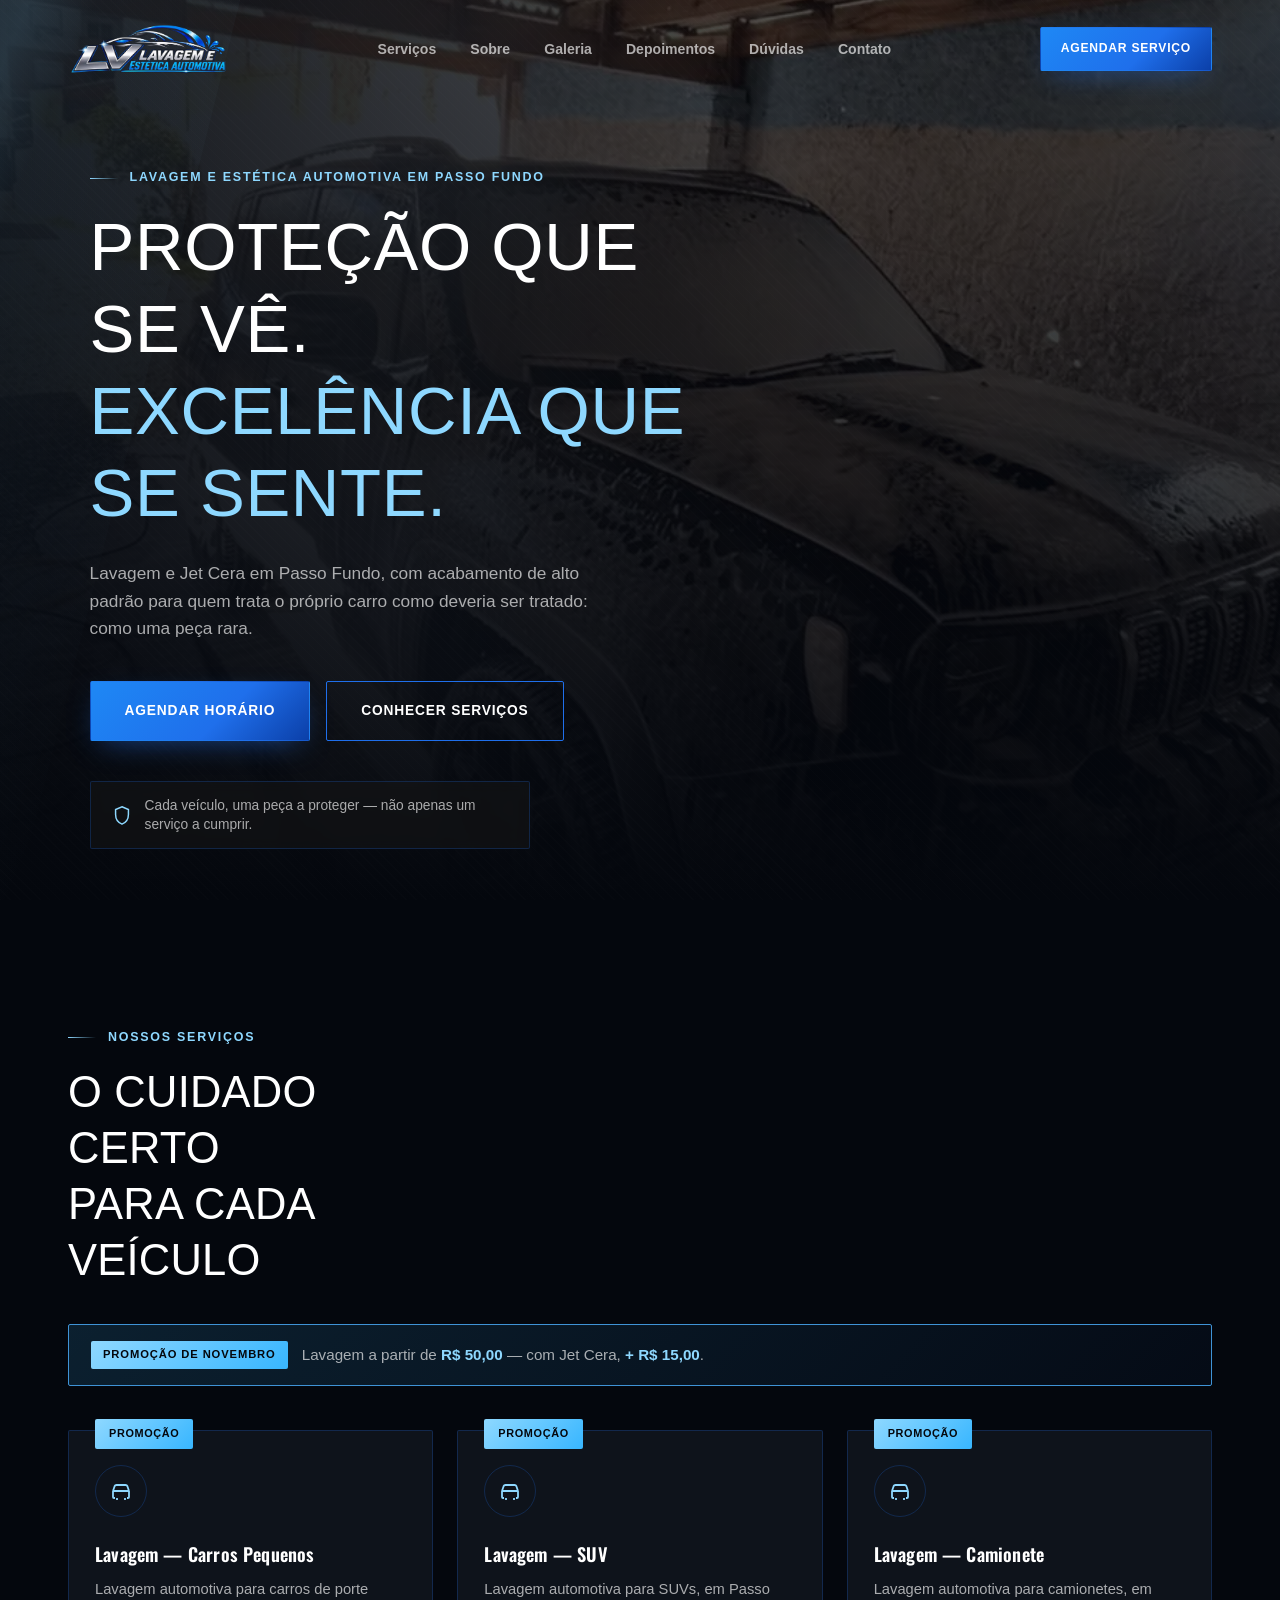
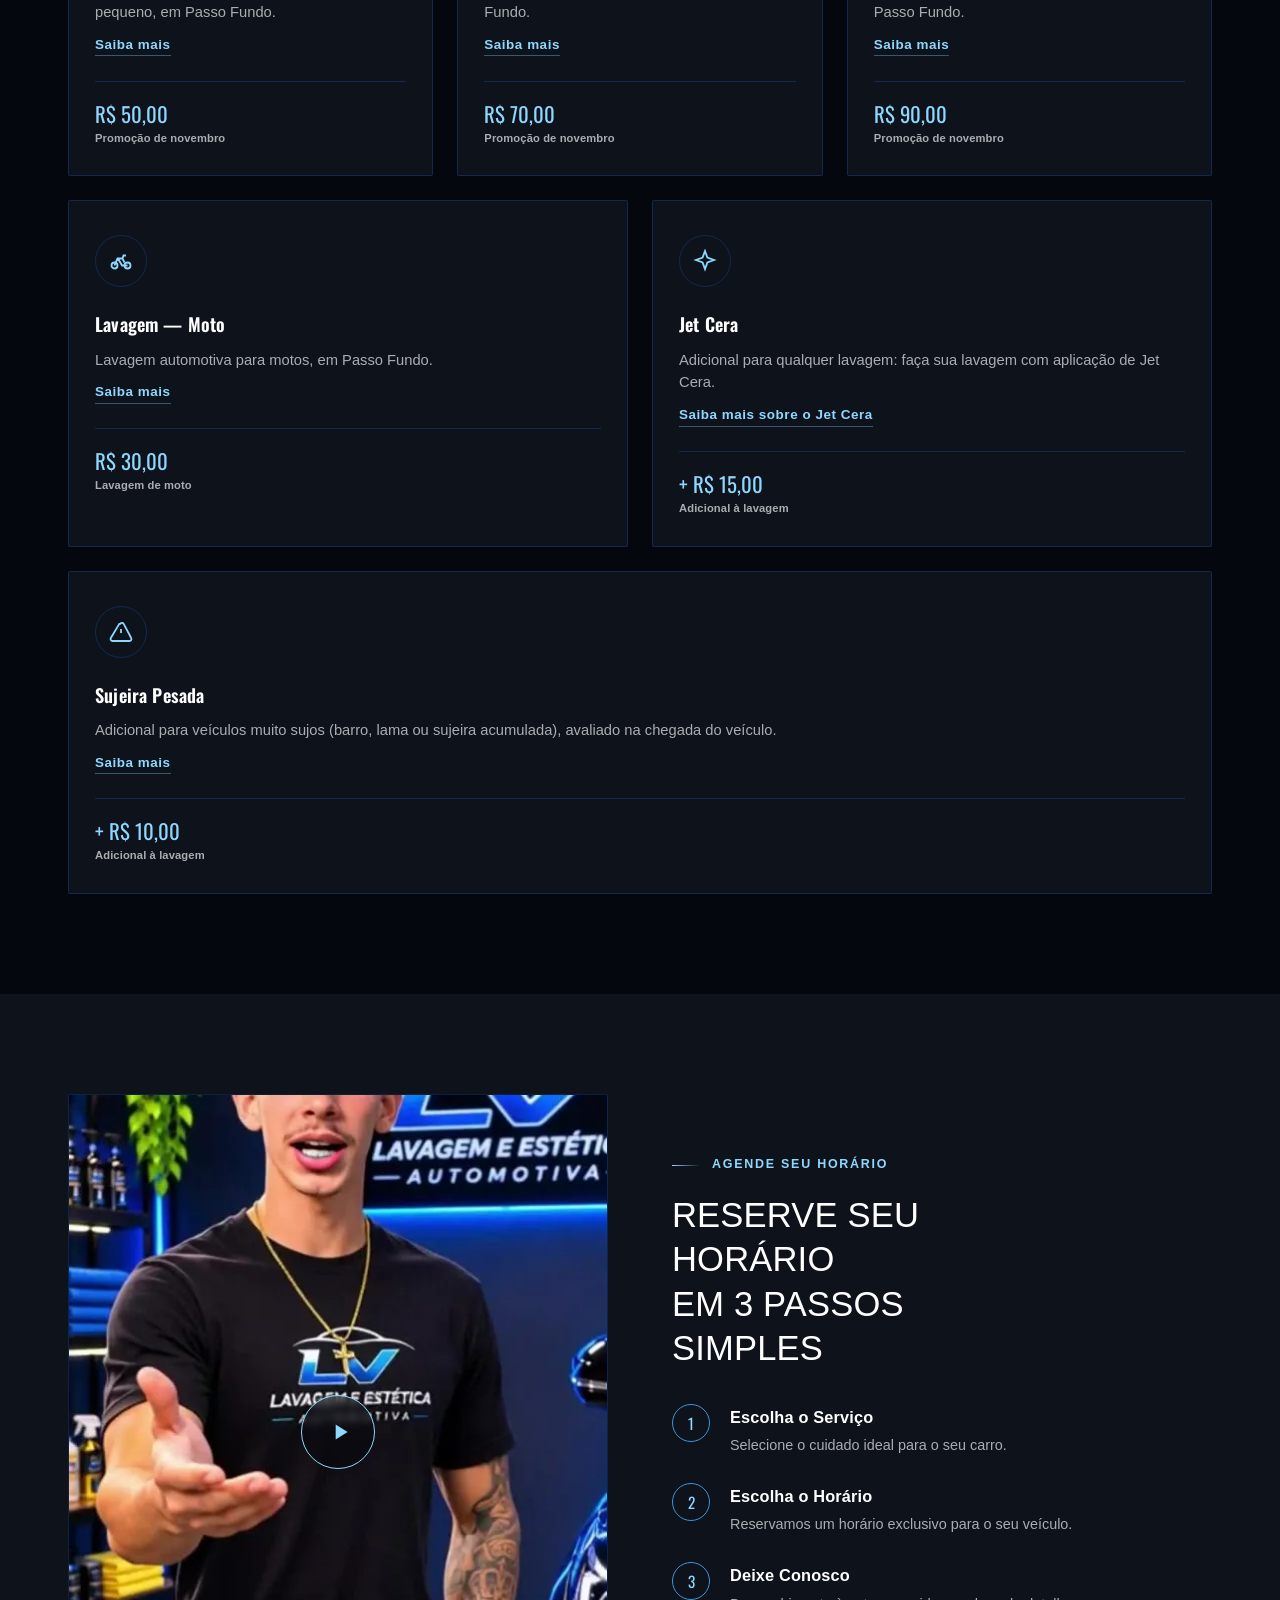
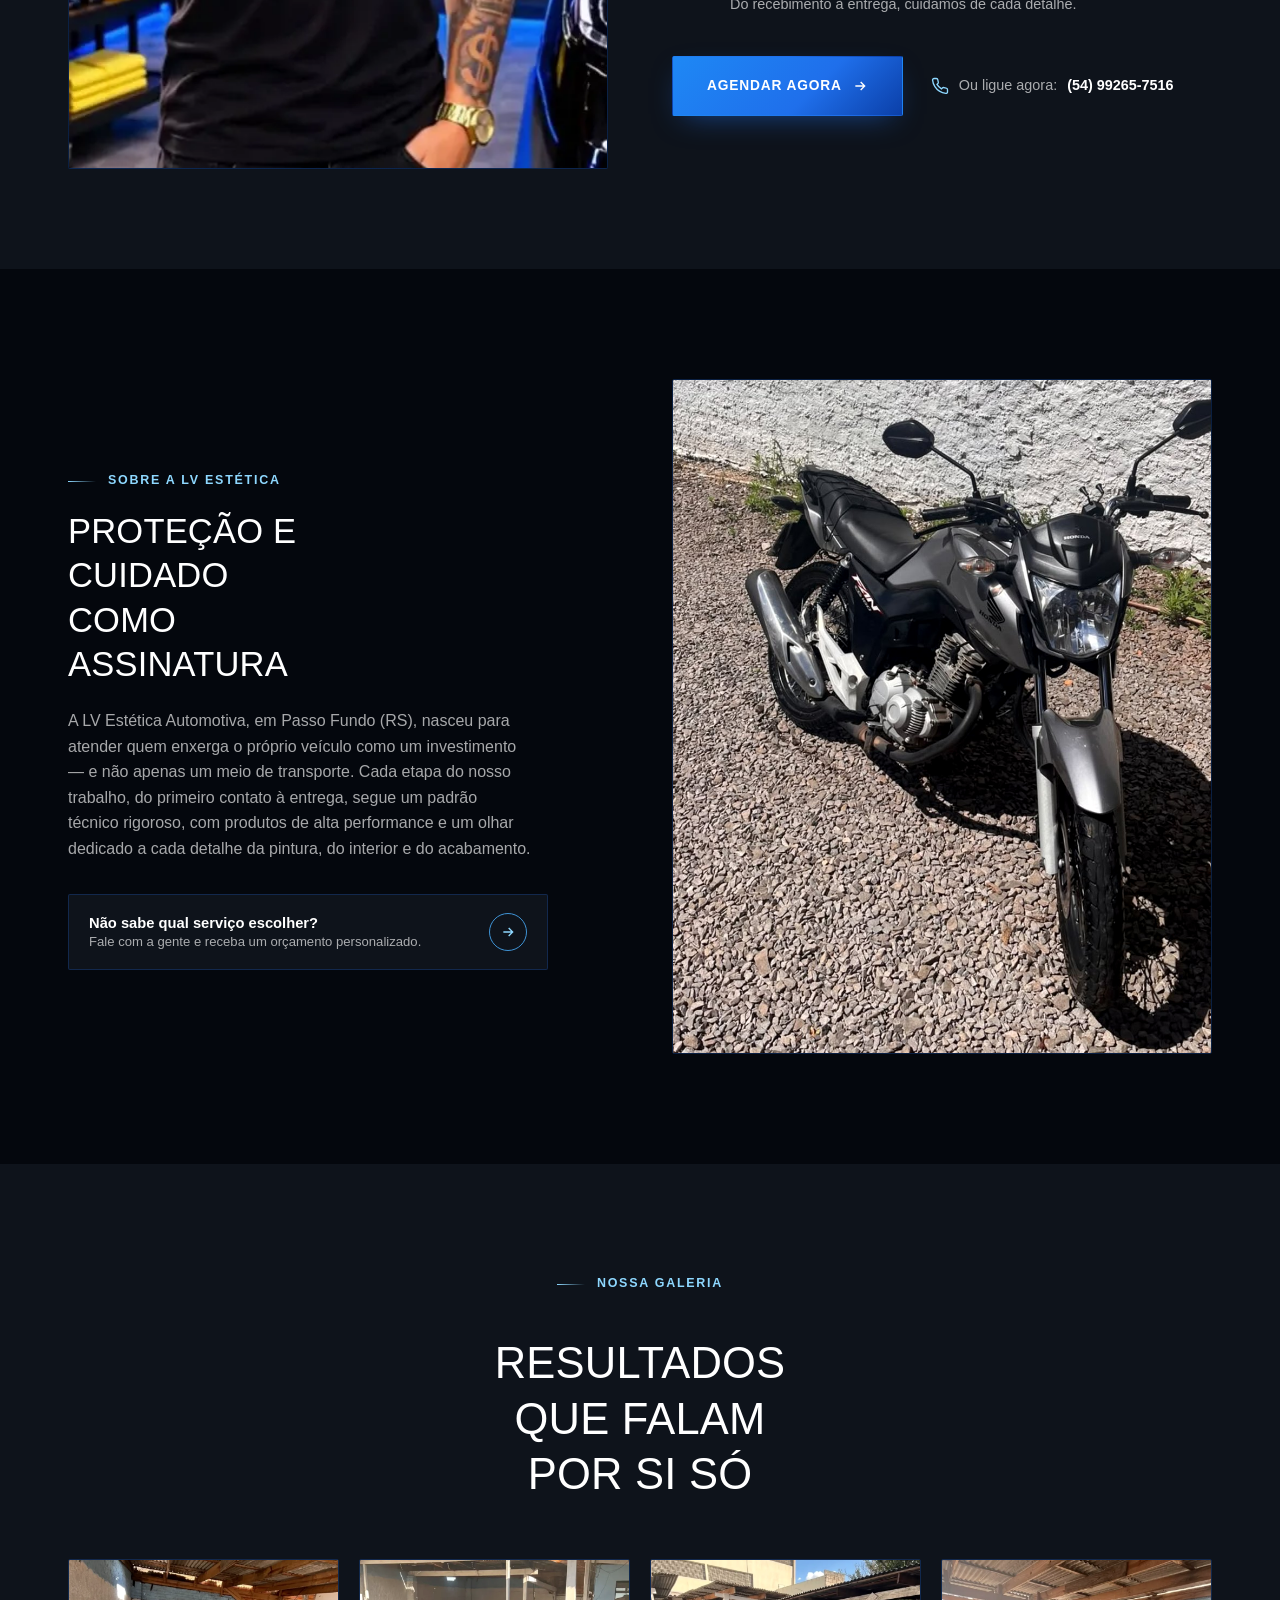
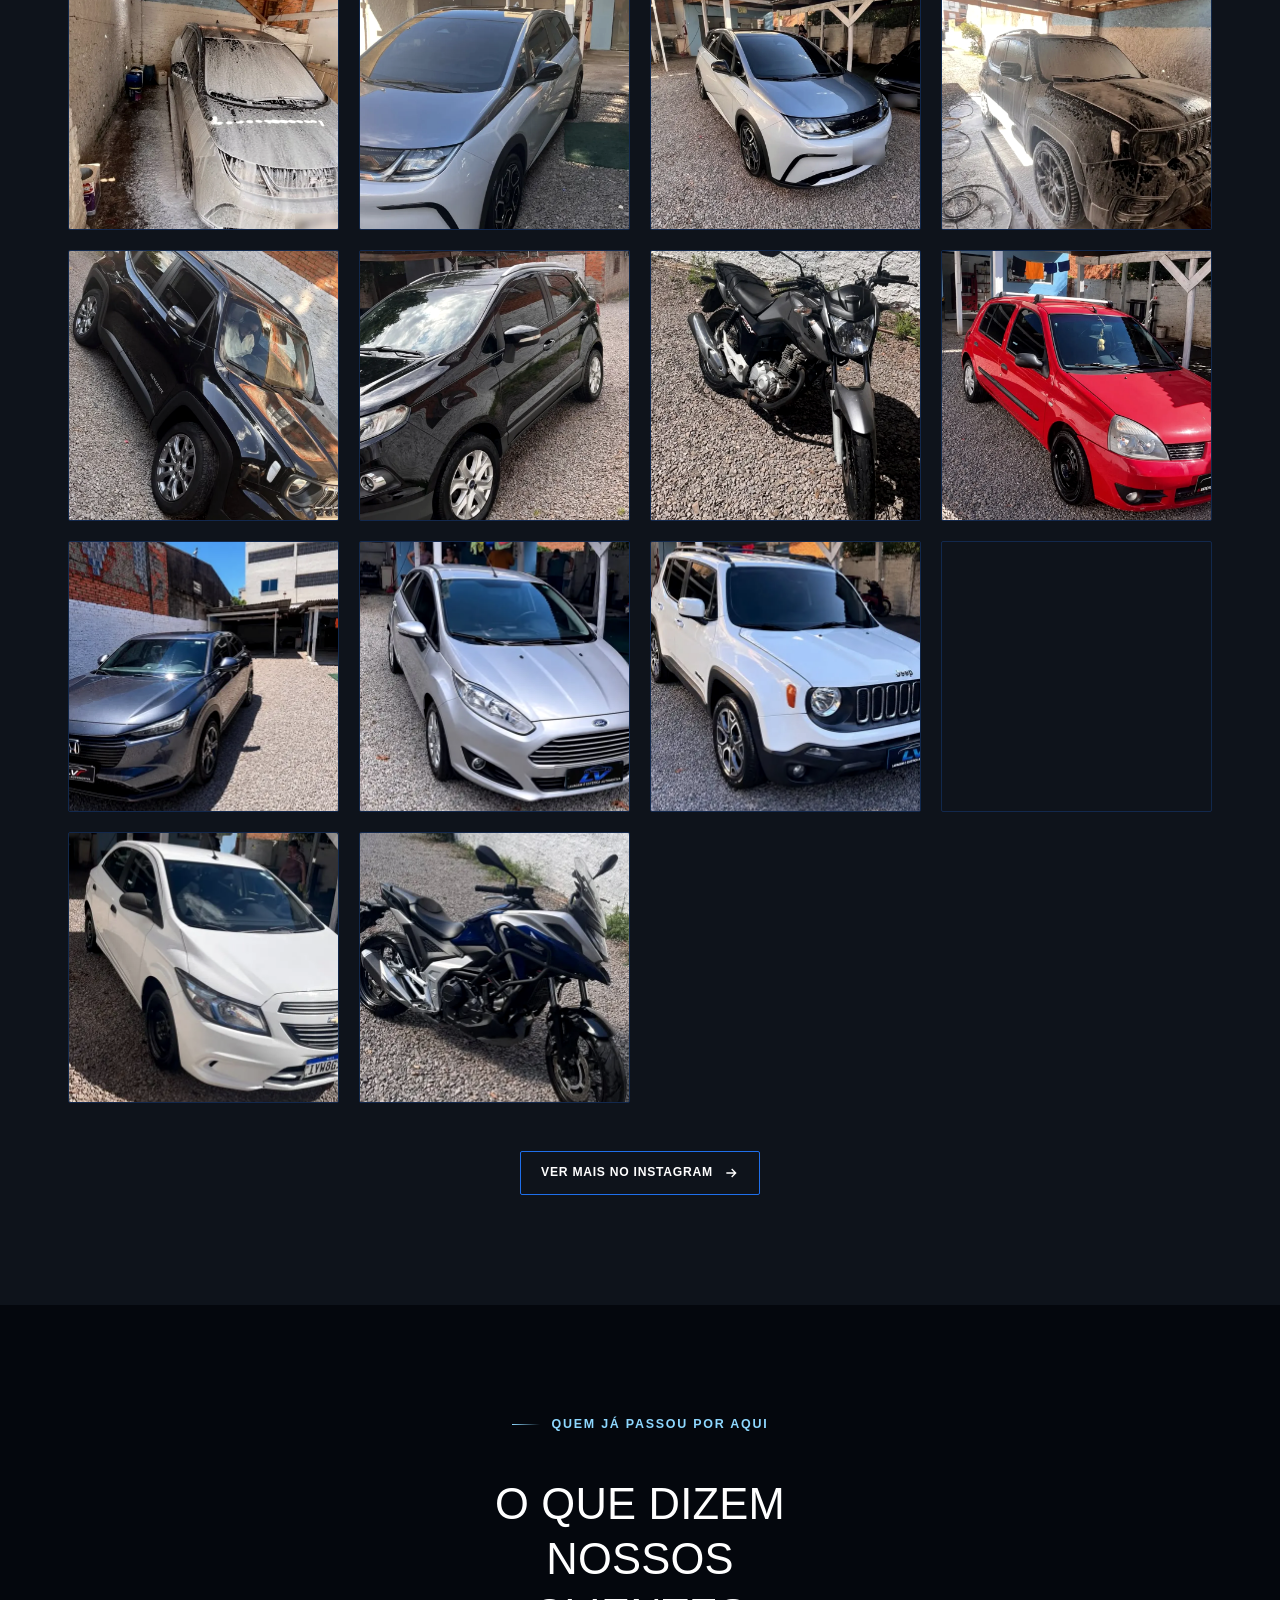
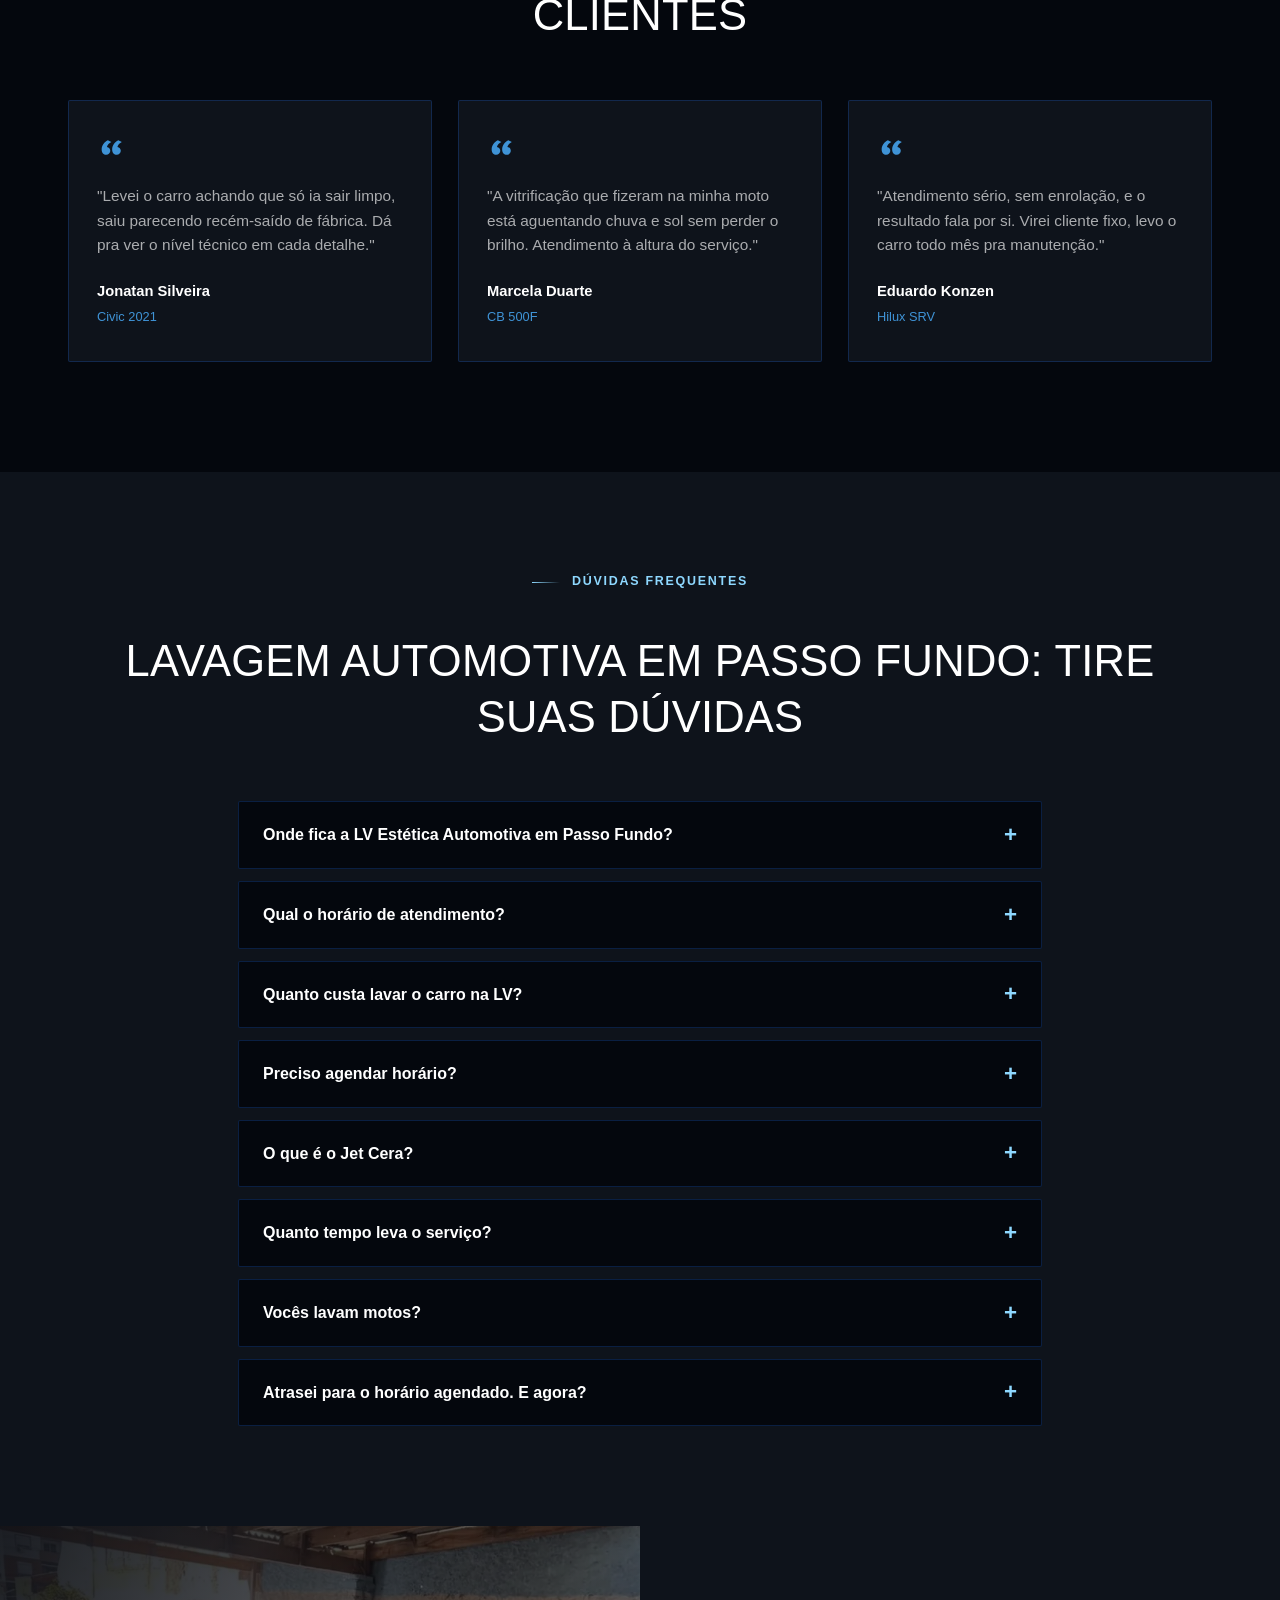
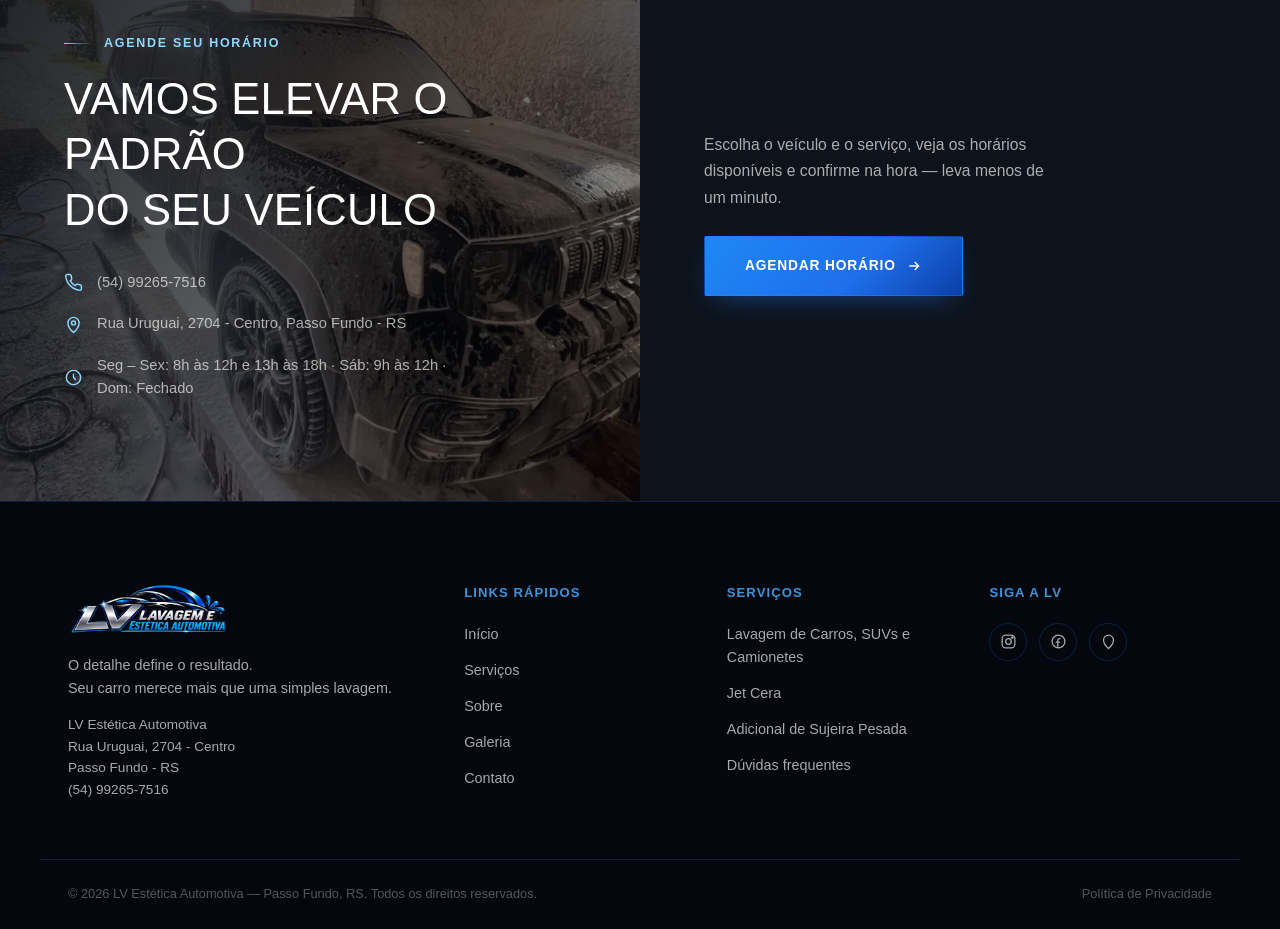
==== commit 6e0f39a1: "Add files via upload" ====
--- a/index.html
+++ b/index.html
@@ -578,10 +578,9 @@
       </button>
 
       <button type="button" class="gallery-item" data-gallery-trigger
-        data-img="img/lavagem-hatch-prata-passo-fundo.webp"
         data-title="Hatch prata"
         data-desc="Hatch prata lavado e com acabamento limpo, pronto para a entrega.">
-        <img src="img/lavagem-hatch-prata-passo-fundo.webp" alt="Ford Fiesta prata lavado na LV Estética Automotiva em Passo Fundo" width="540" height="960" loading="lazy" decoding="async">
+        <img src="[data-uri]" alt="Ford Fiesta prata lavado na LV Estética Automotiva em Passo Fundo" width="540" height="960" loading="lazy" decoding="async">
         <span class="gallery-item__zoom">
           <svg viewBox="0 0 24 24" fill="none" stroke="currentColor" stroke-width="1.8"><circle cx="11" cy="11" r="7"/><path d="M21 21l-4.3-4.3"/><path d="M11 8v6M8 11h6"/></svg>
         </span>
@@ -592,10 +591,9 @@
       </button>
 
       <button type="button" class="gallery-item" data-gallery-trigger
-        data-img="img/lavagem-suv-branco-passo-fundo.webp"
         data-title="SUV branco"
         data-desc="SUV branco limpo e com pintura brilhante após a lavagem.">
-        <img src="img/lavagem-suv-branco-passo-fundo.webp" alt="Jeep Renegade branco lavado na LV Estética Automotiva em Passo Fundo" width="540" height="960" loading="lazy" decoding="async">
+        <img src="[data-uri]" alt="Jeep Renegade branco lavado na LV Estética Automotiva em Passo Fundo" width="540" height="960" loading="lazy" decoding="async">
         <span class="gallery-item__zoom">
           <svg viewBox="0 0 24 24" fill="none" stroke="currentColor" stroke-width="1.8"><circle cx="11" cy="11" r="7"/><path d="M21 21l-4.3-4.3"/><path d="M11 8v6M8 11h6"/></svg>
         </span>
@@ -606,10 +604,9 @@
       </button>
 
       <button type="button" class="gallery-item" data-gallery-trigger
-        data-img="img/lavagem-pickup-branca-passo-fundo.webp"
         data-title="Camionete branca"
         data-desc="Camionete branca lavada com cuidado em cada detalhe da carroceria.">
-        <img src="img/lavagem-pickup-branca-passo-fundo.webp" alt="Camionete branca lavada na LV Estética Automotiva em Passo Fundo" width="540" height="960" loading="lazy" decoding="async">
+        <img src="[data-uri]